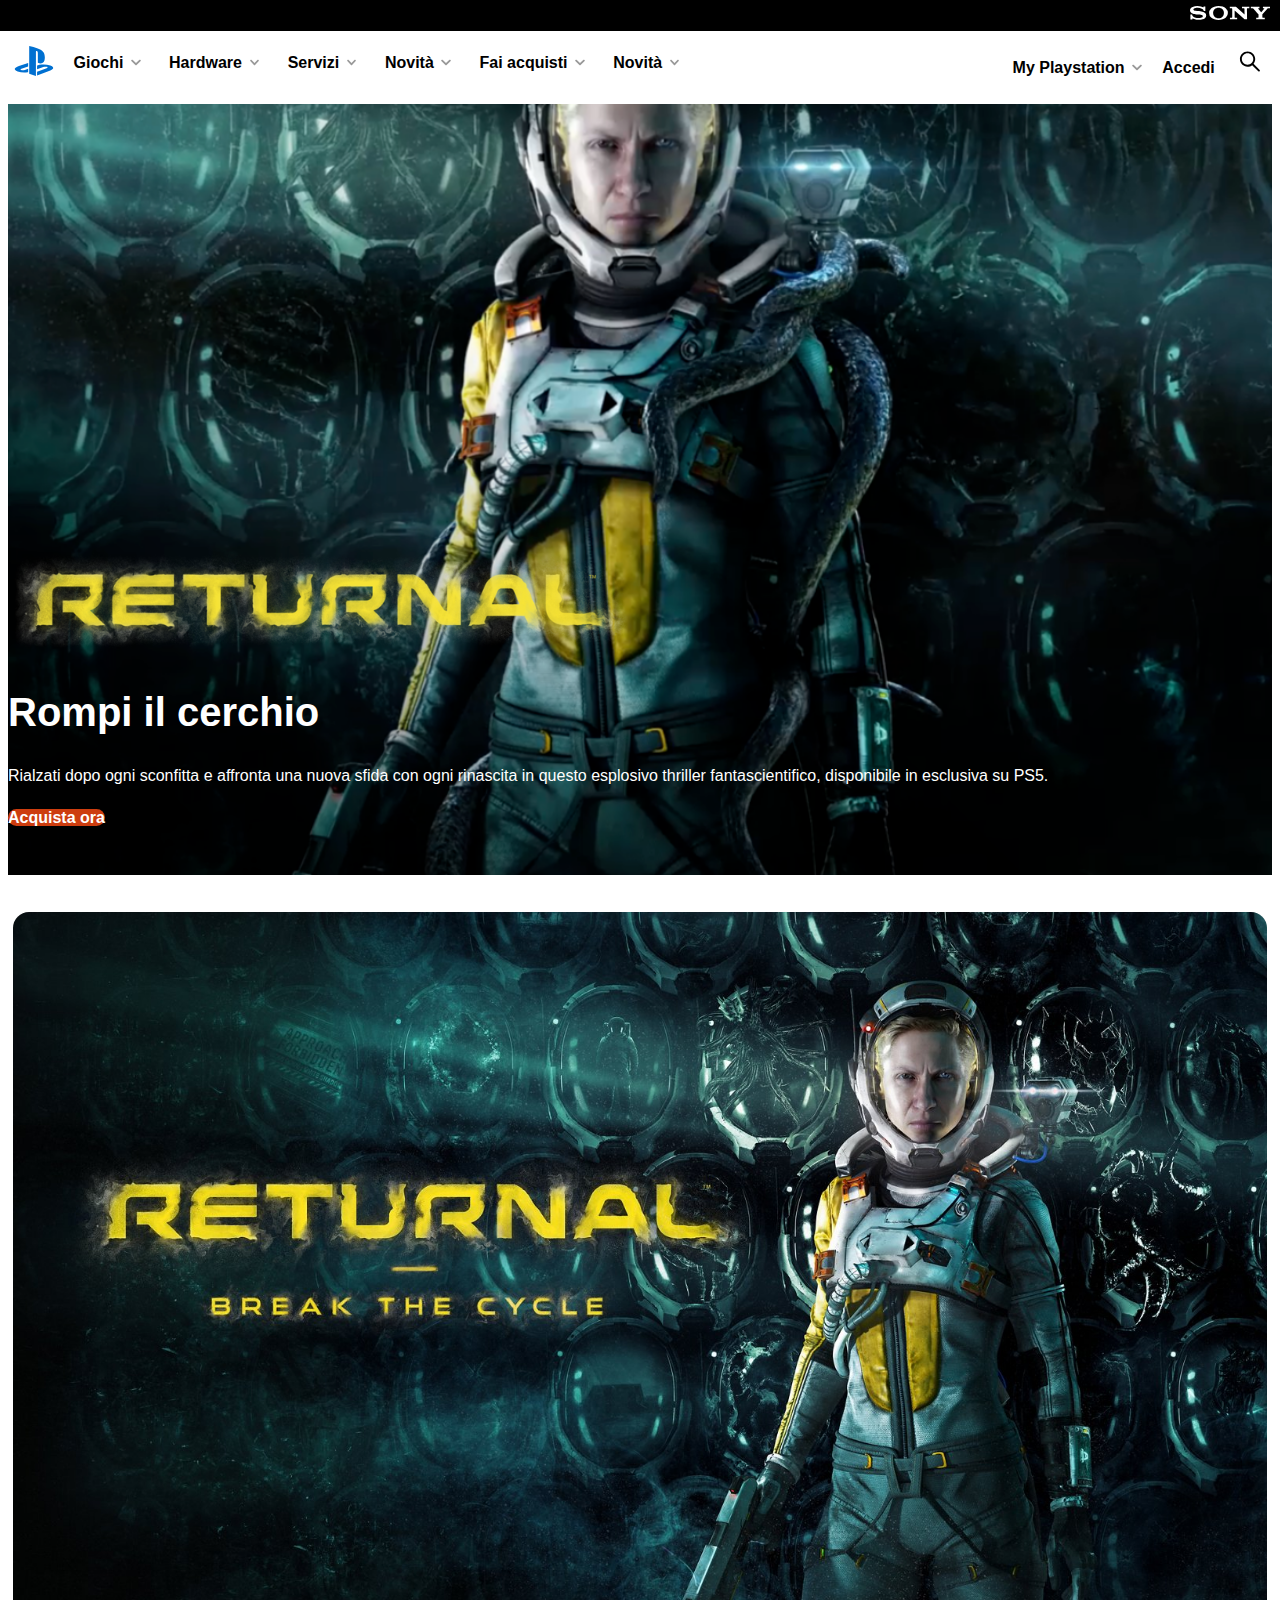
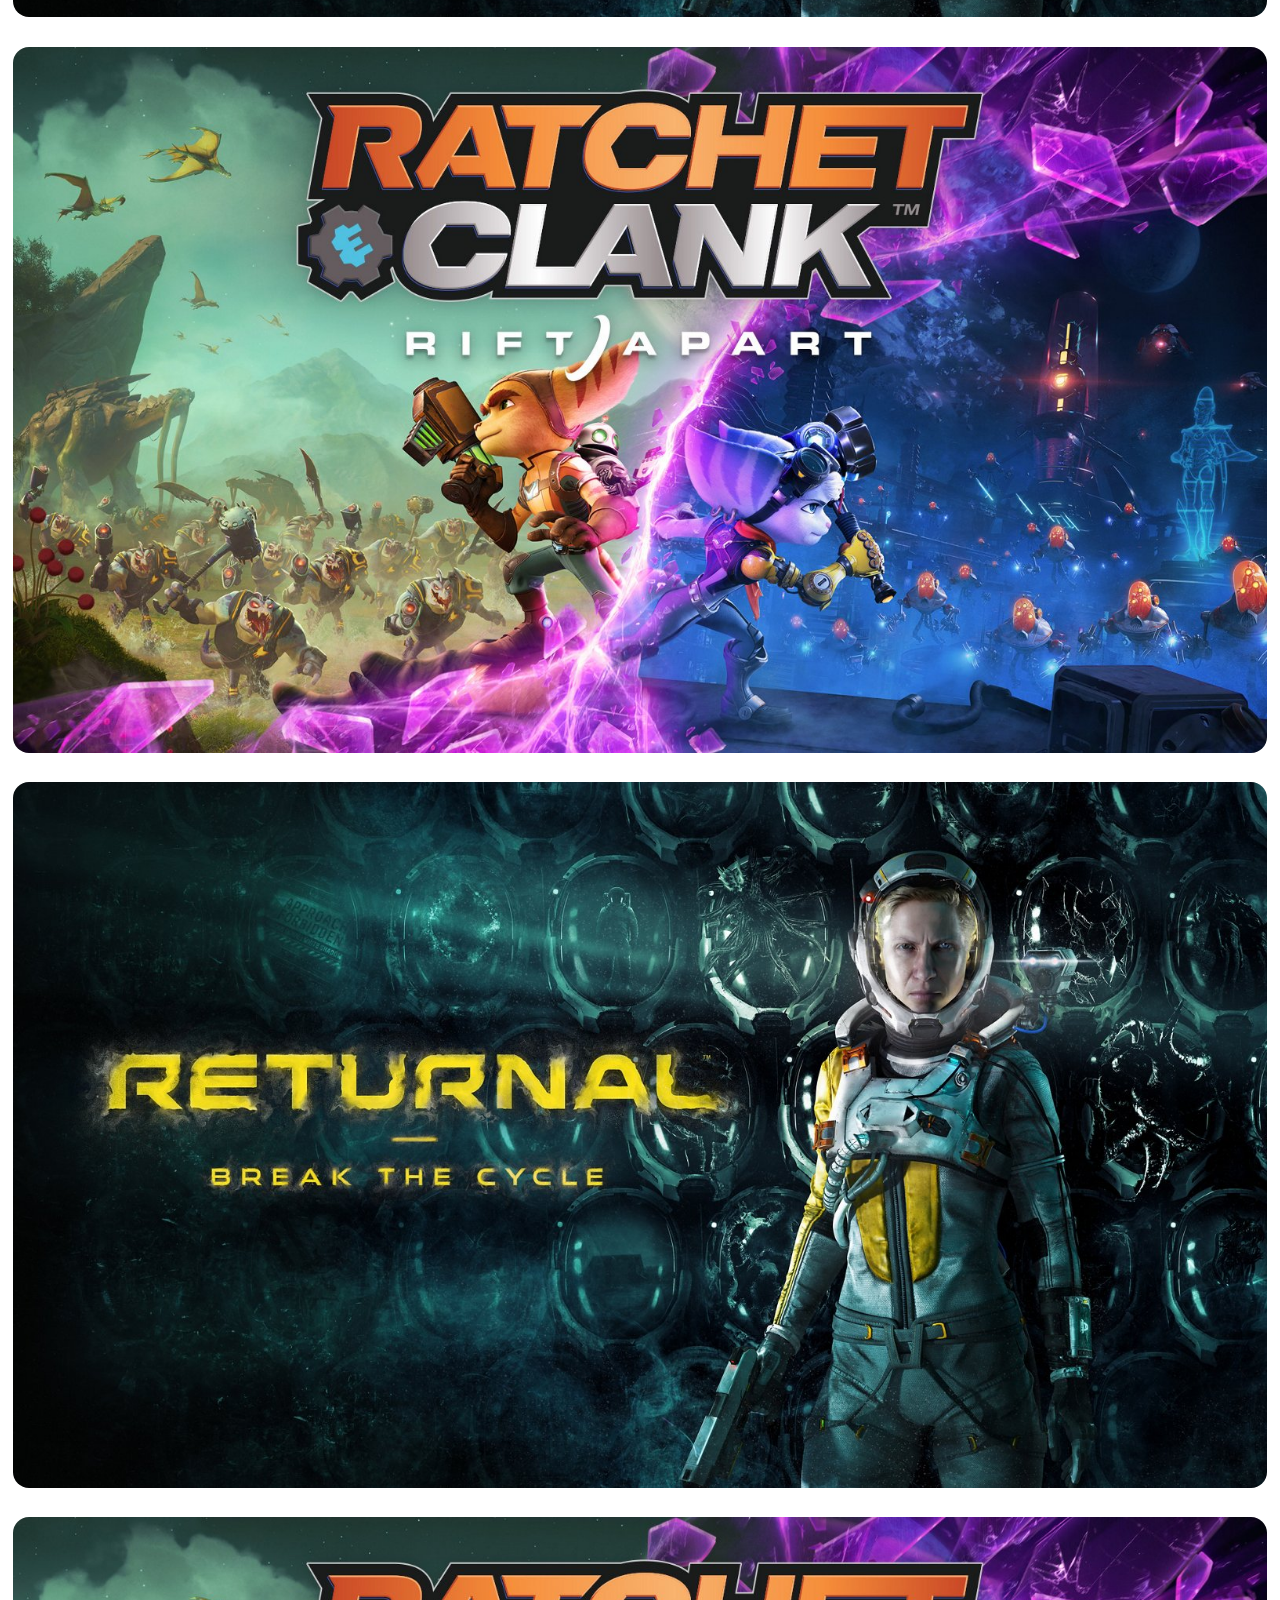
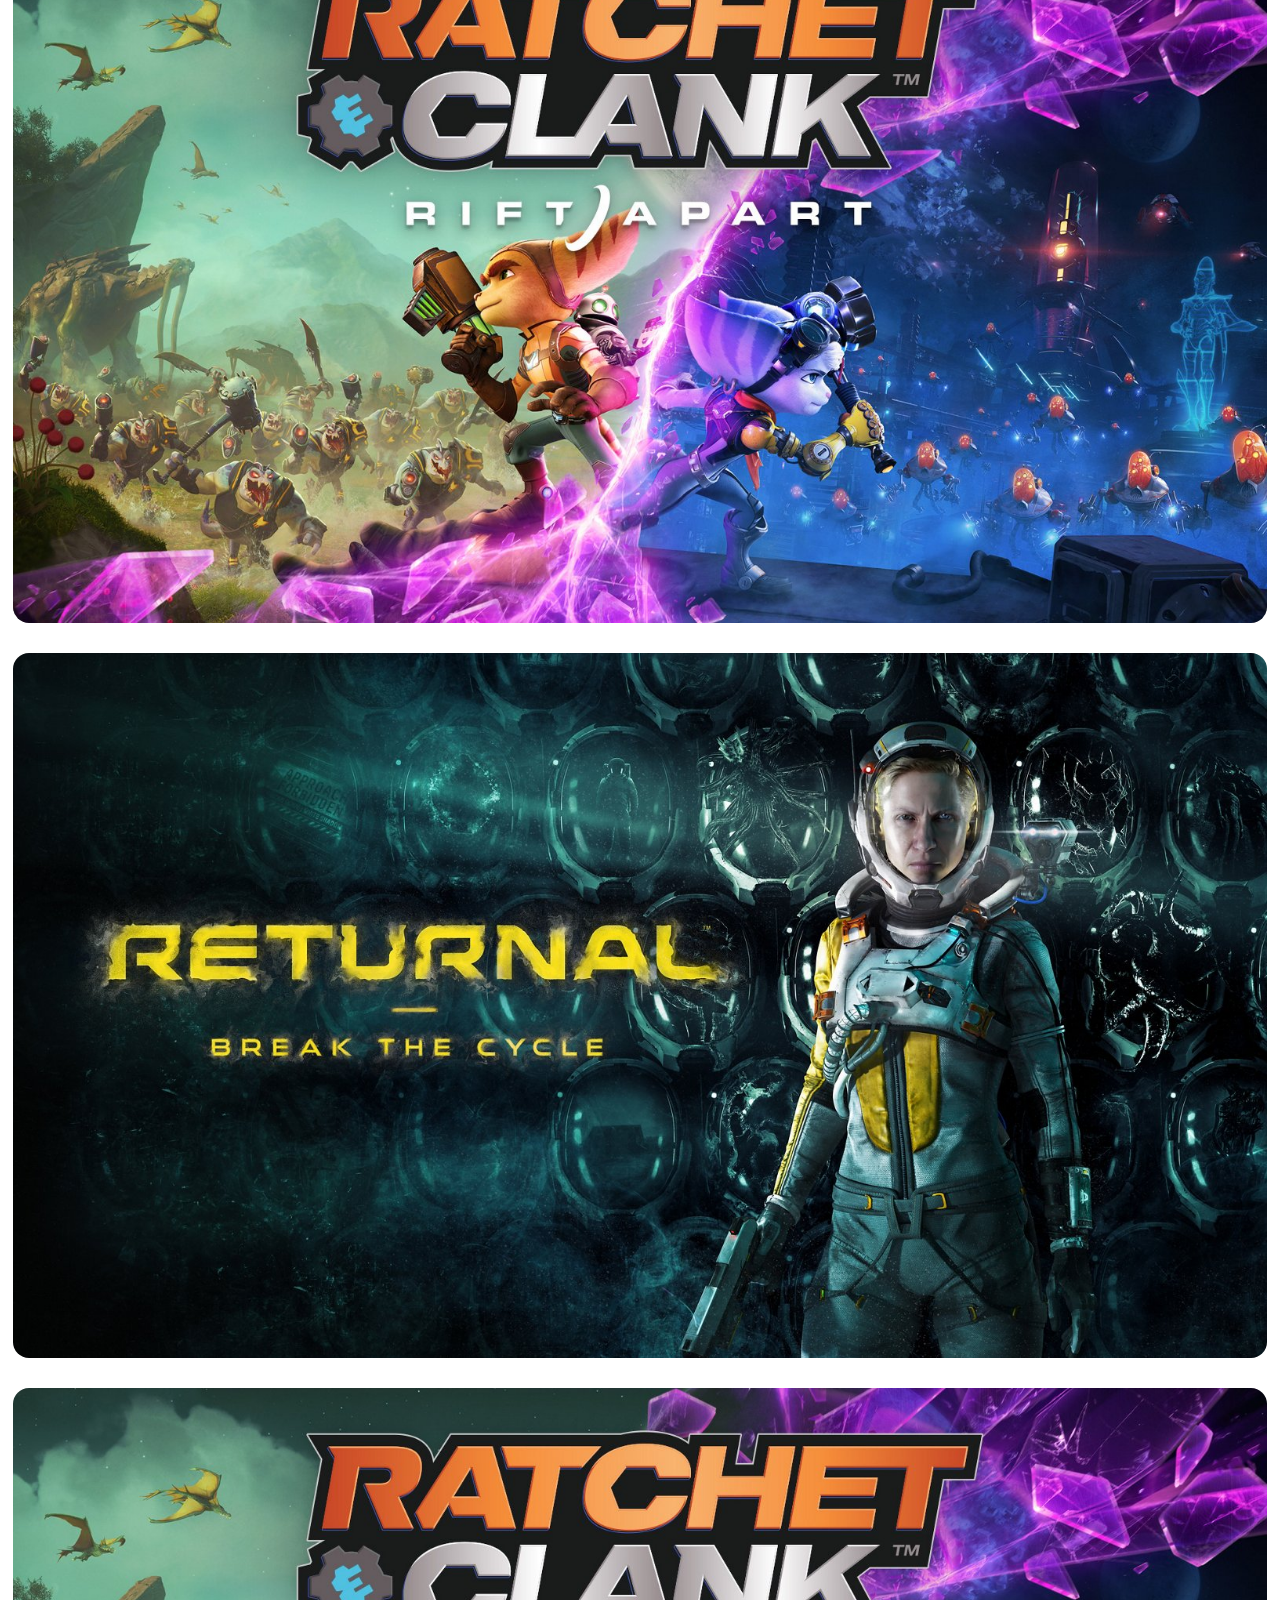
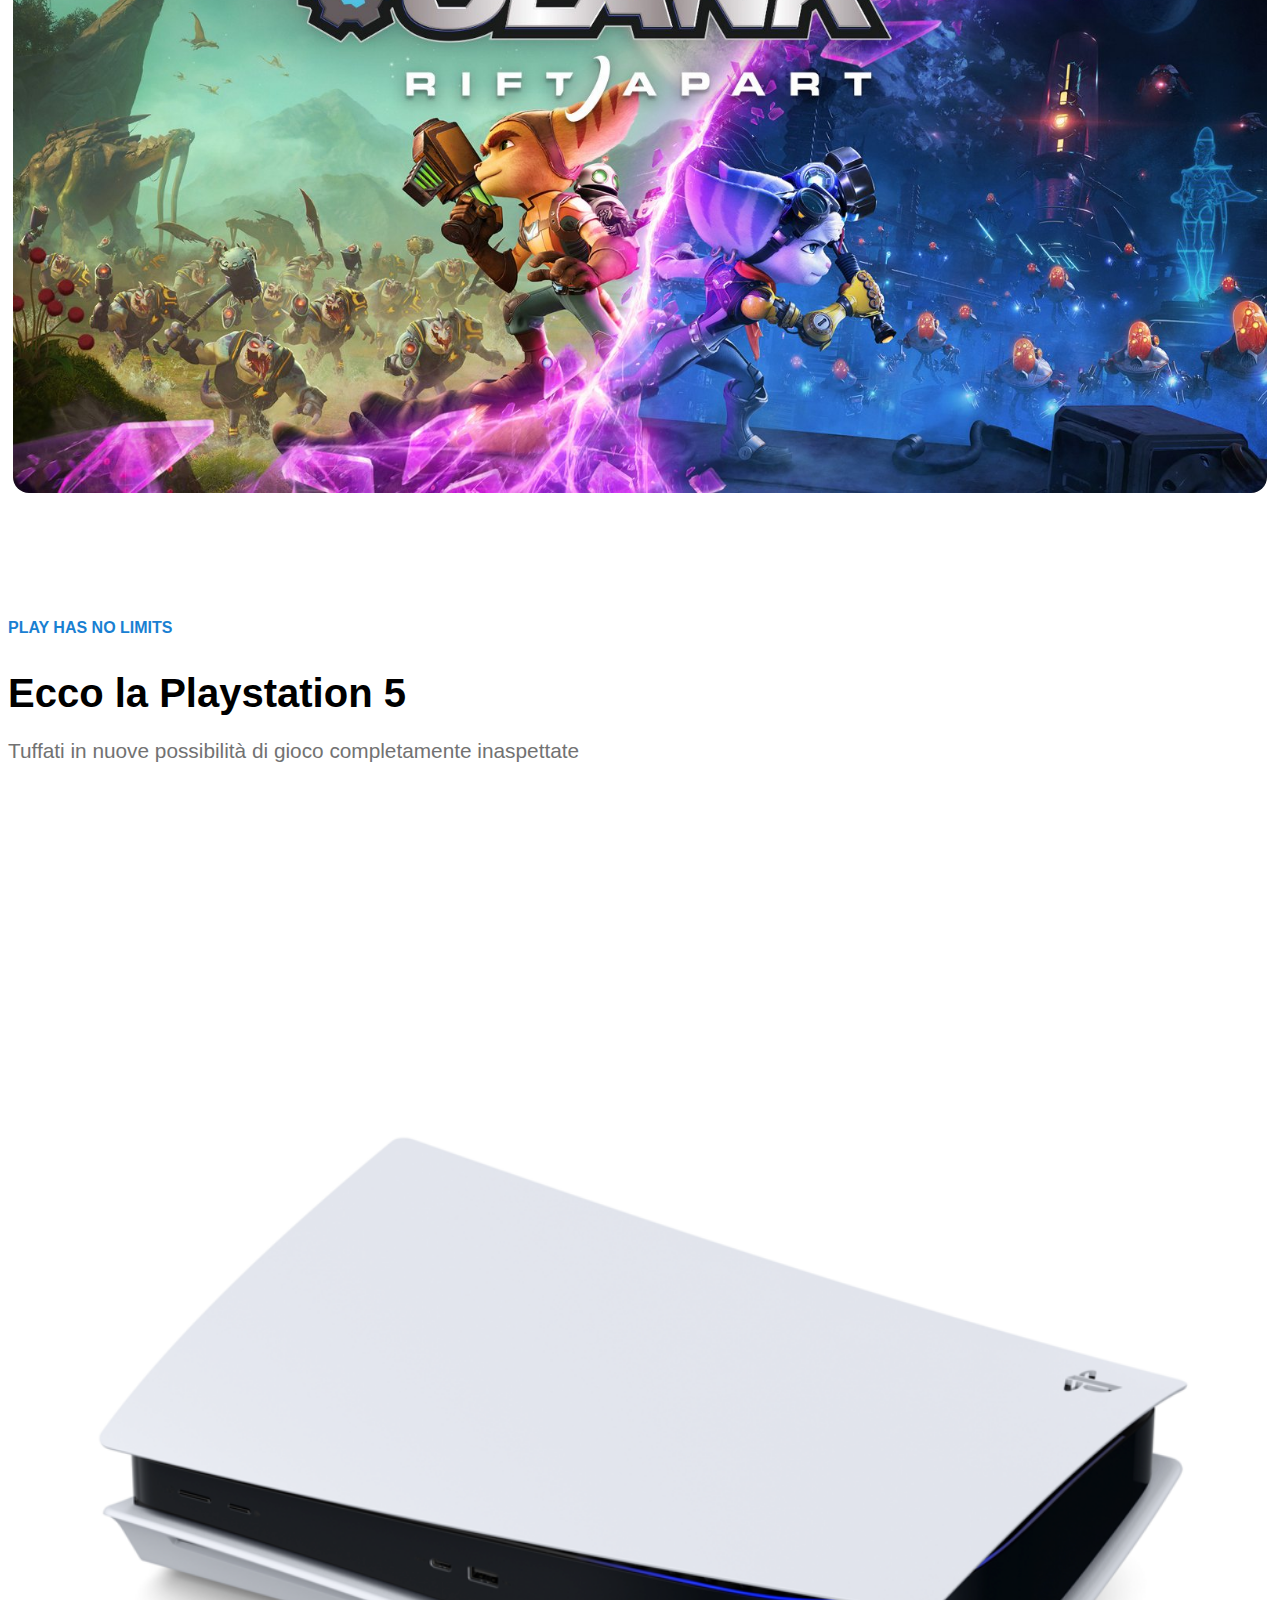
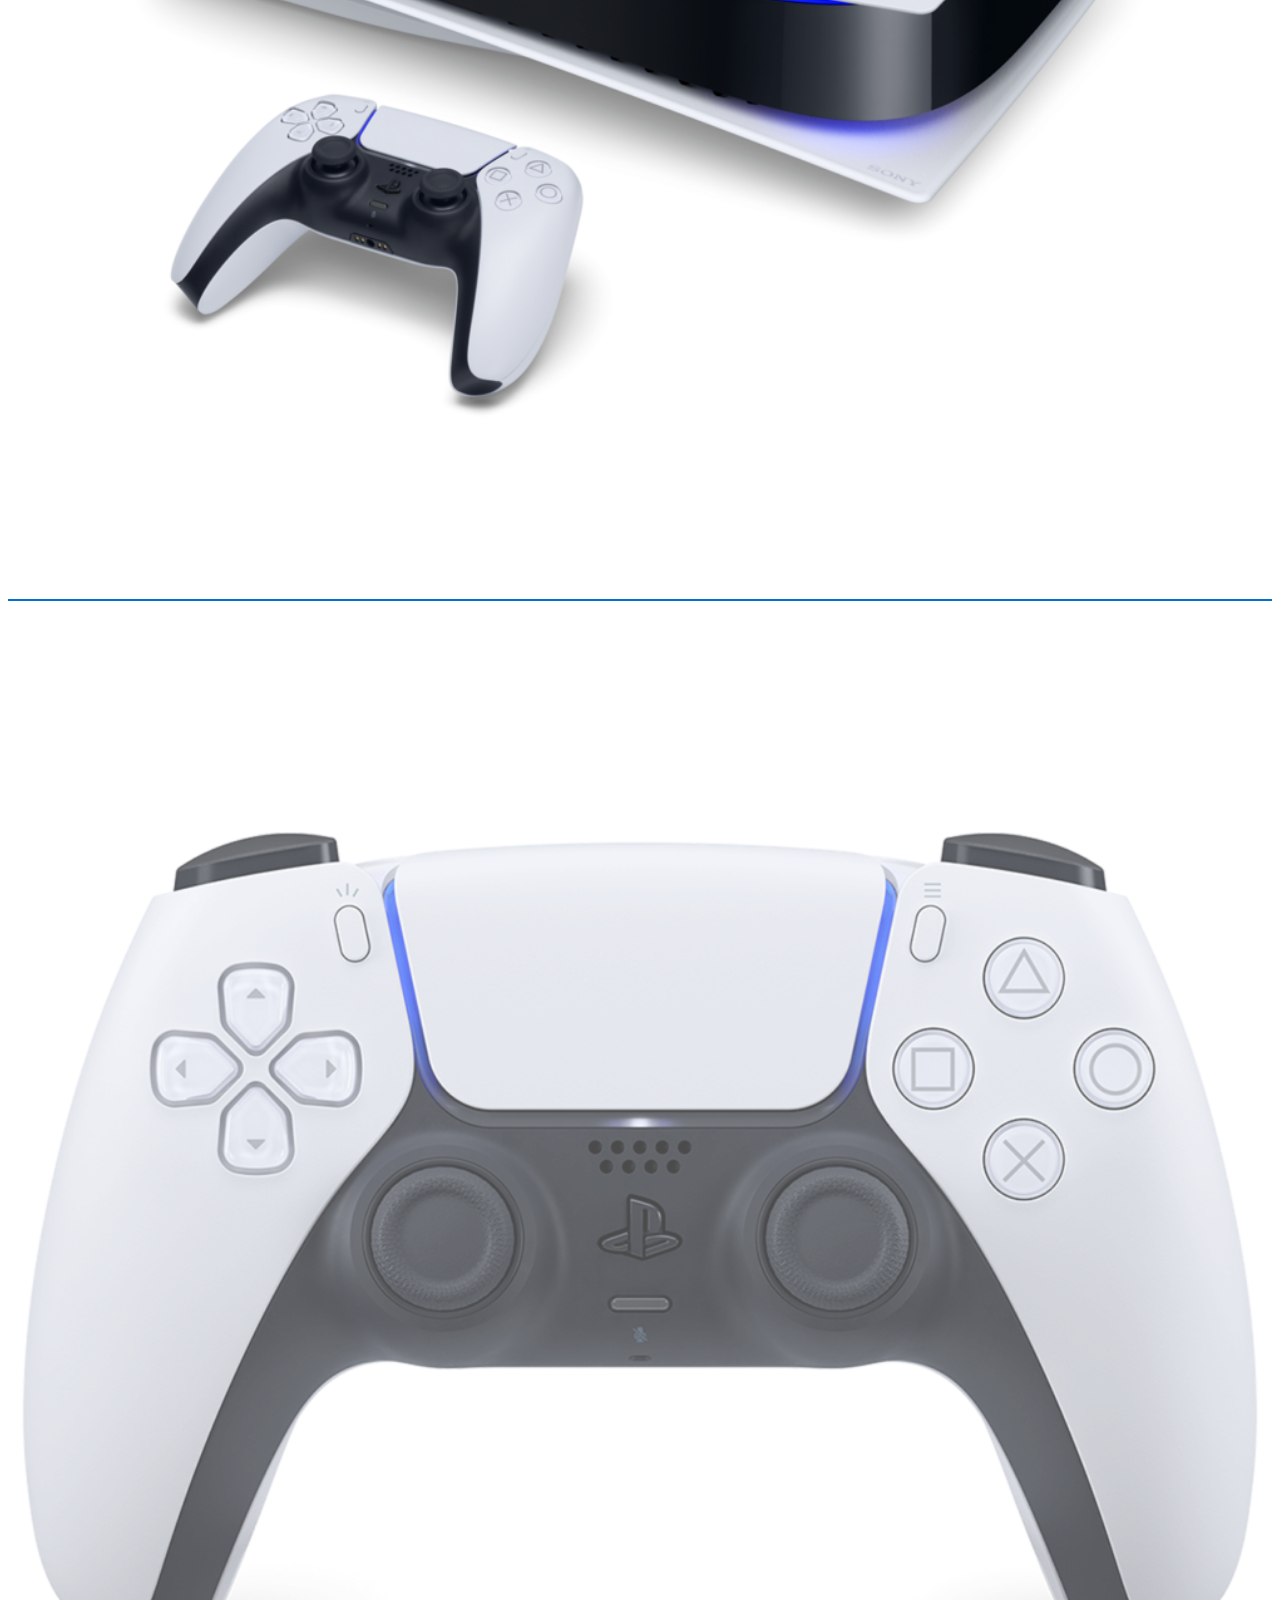
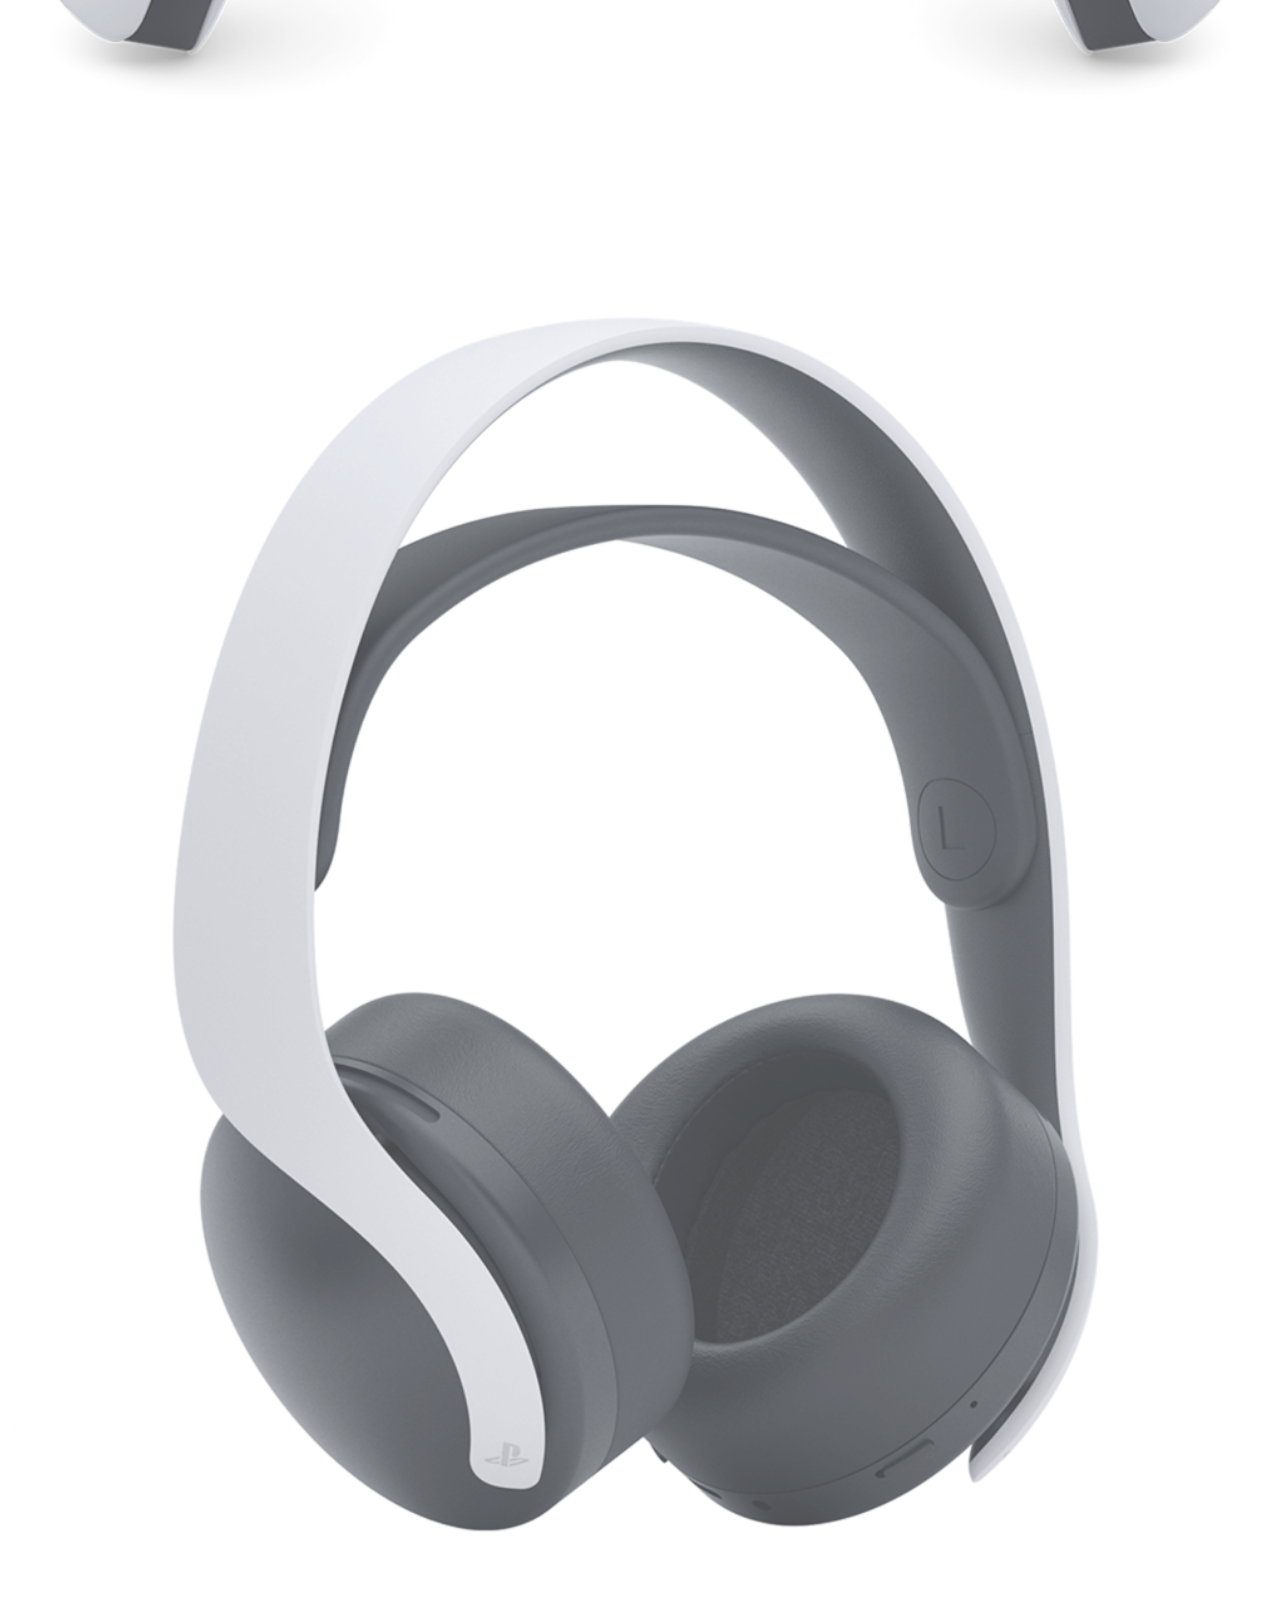
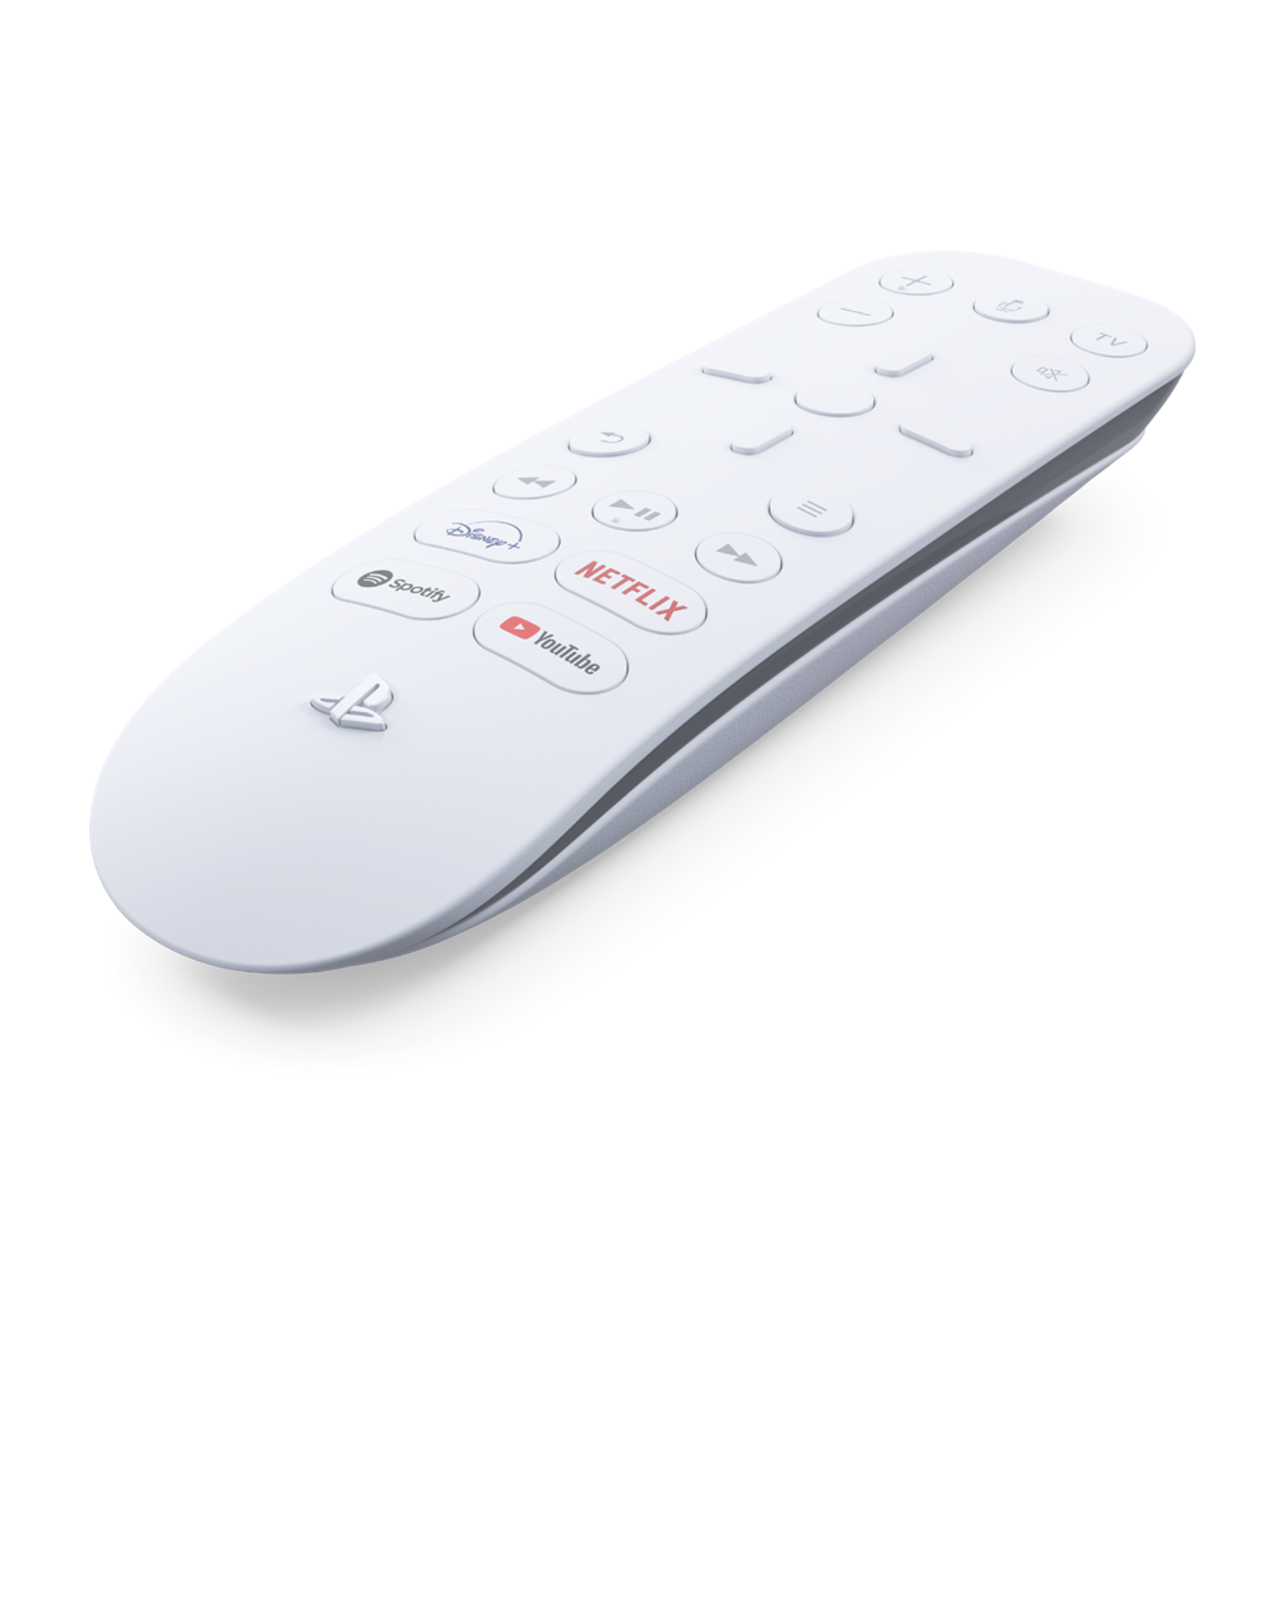
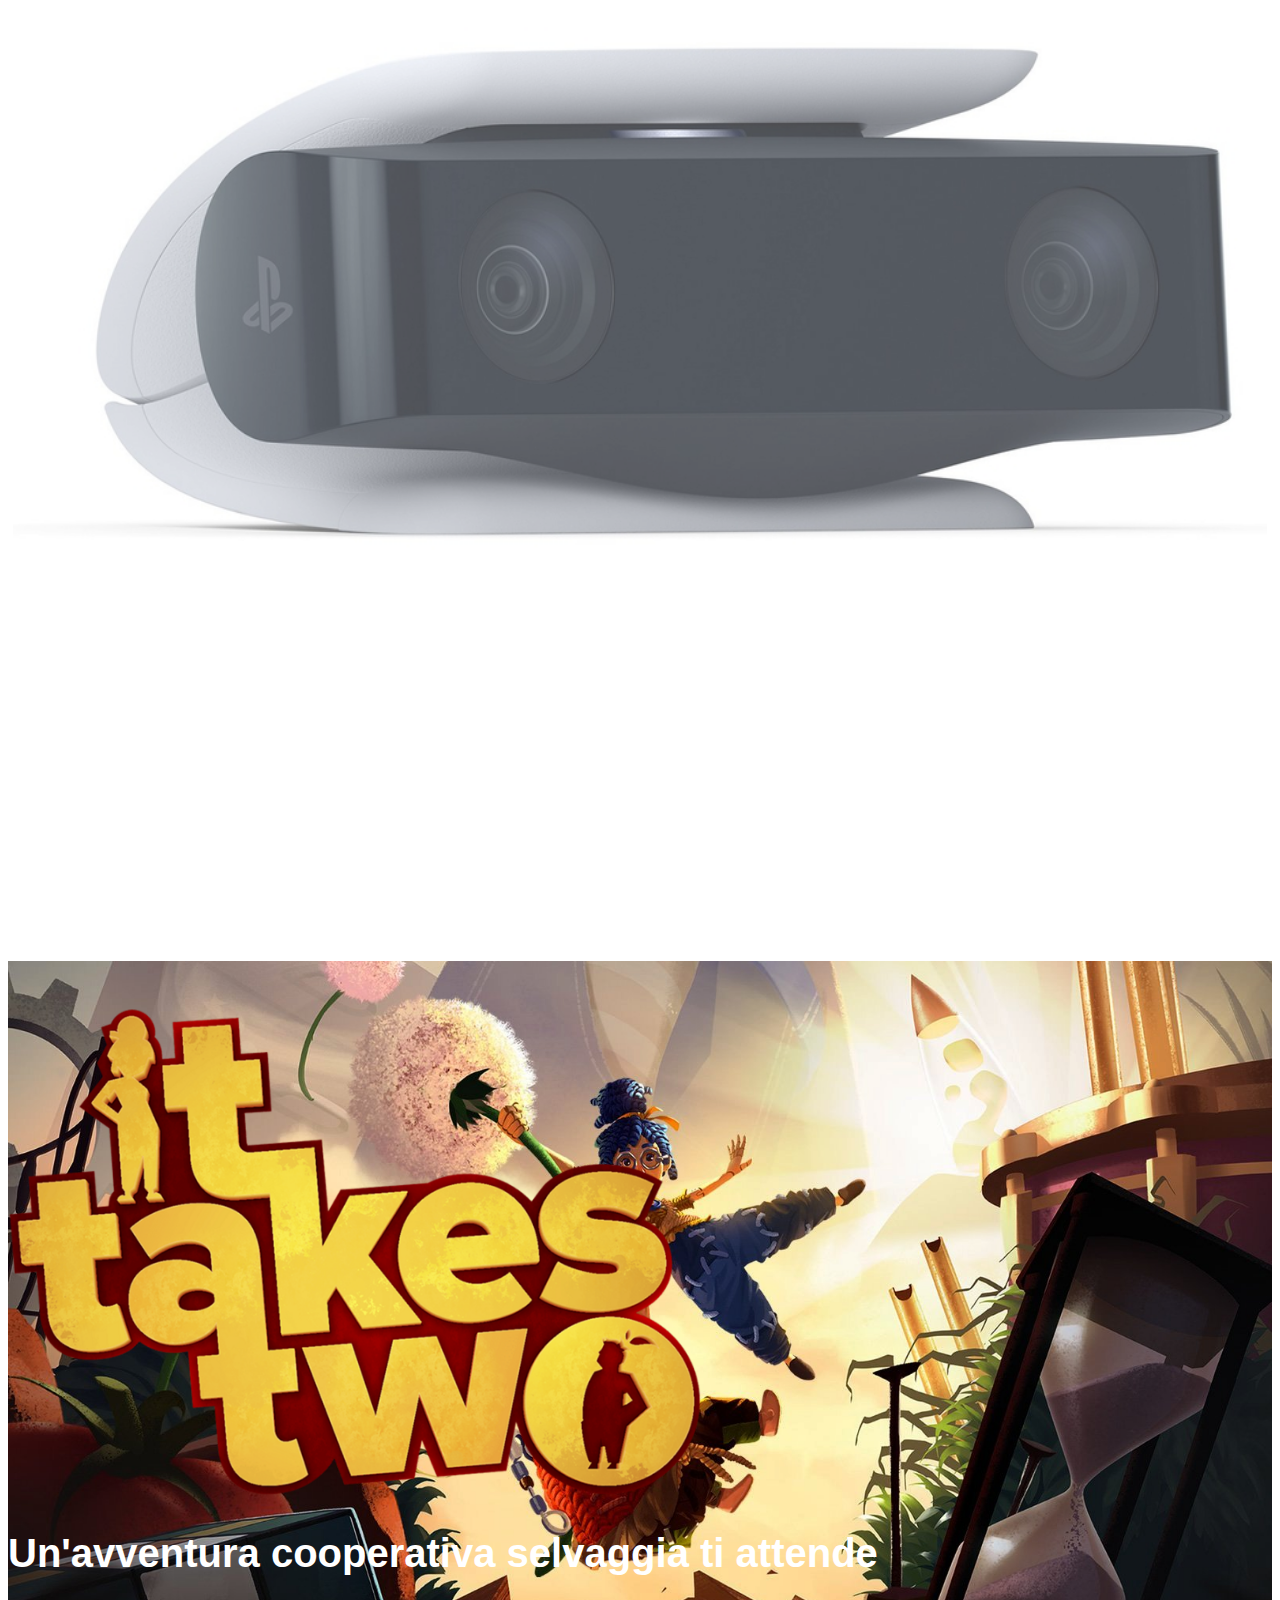
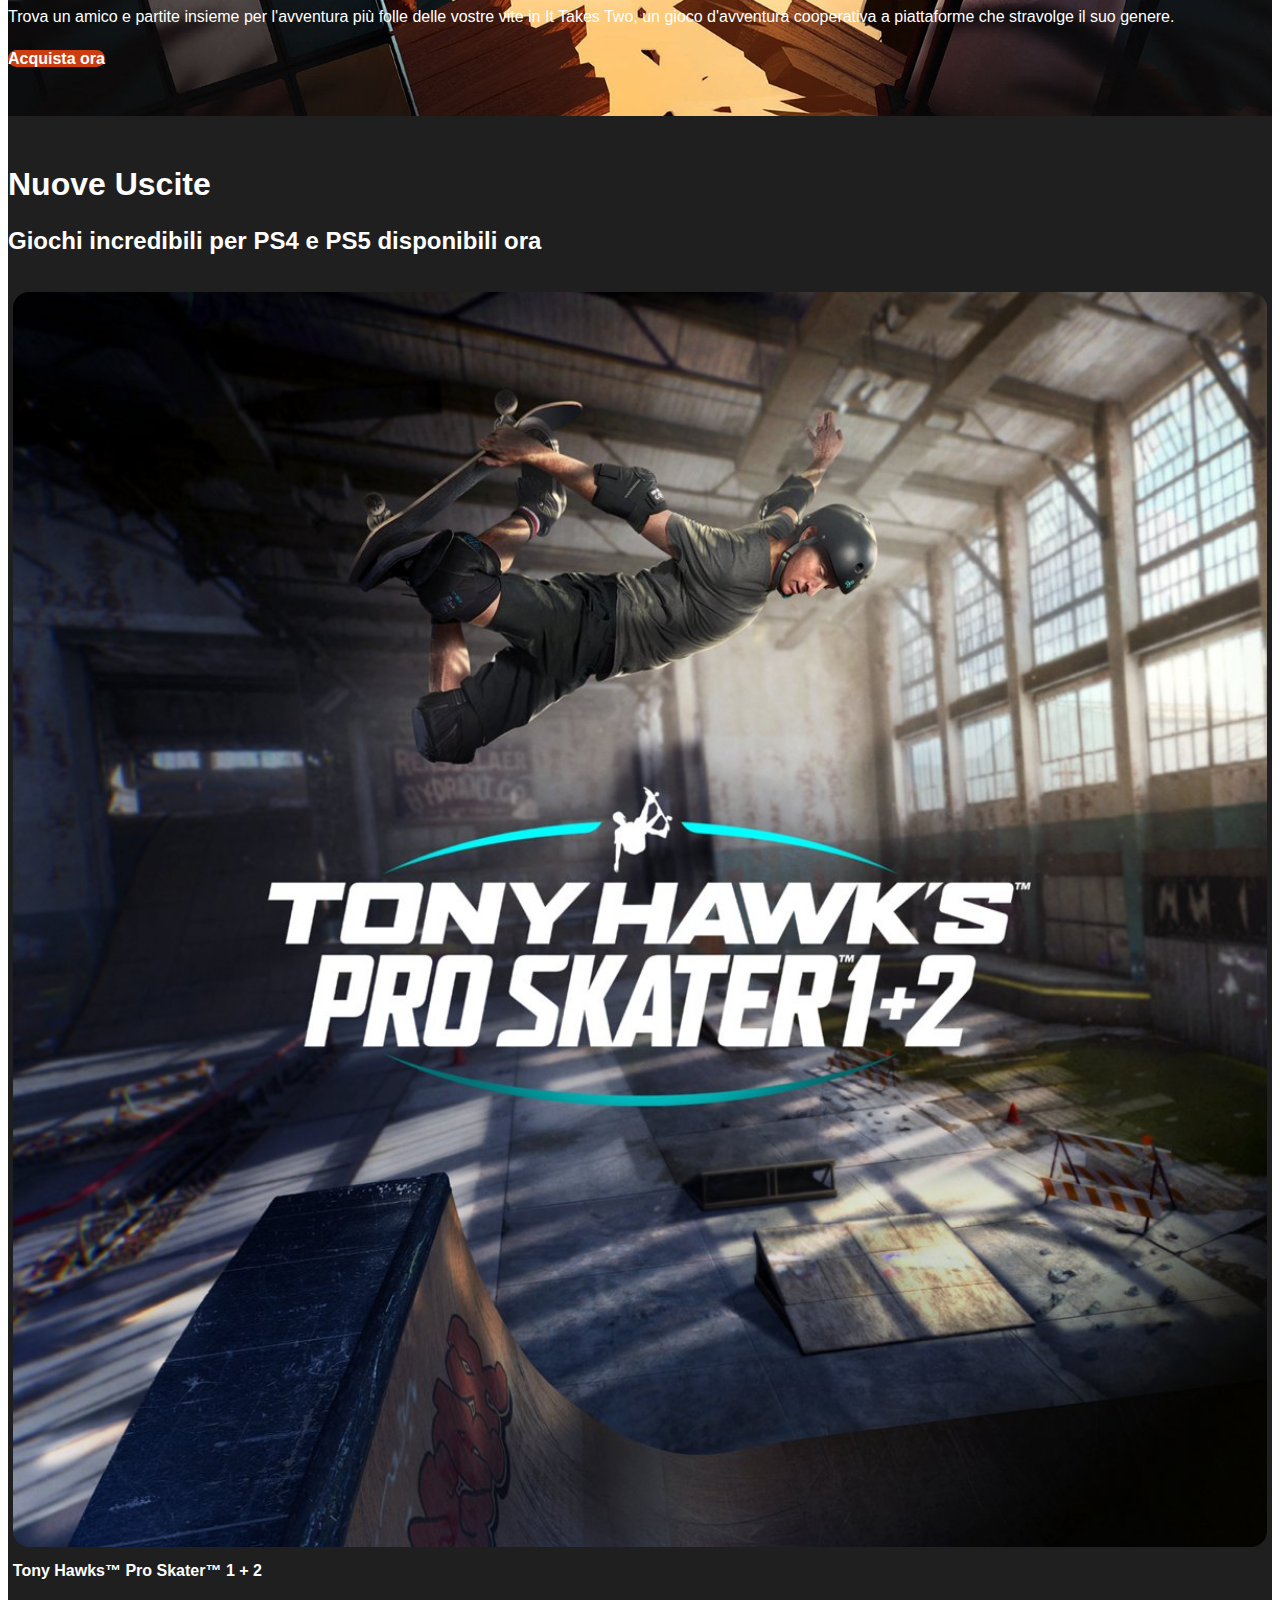
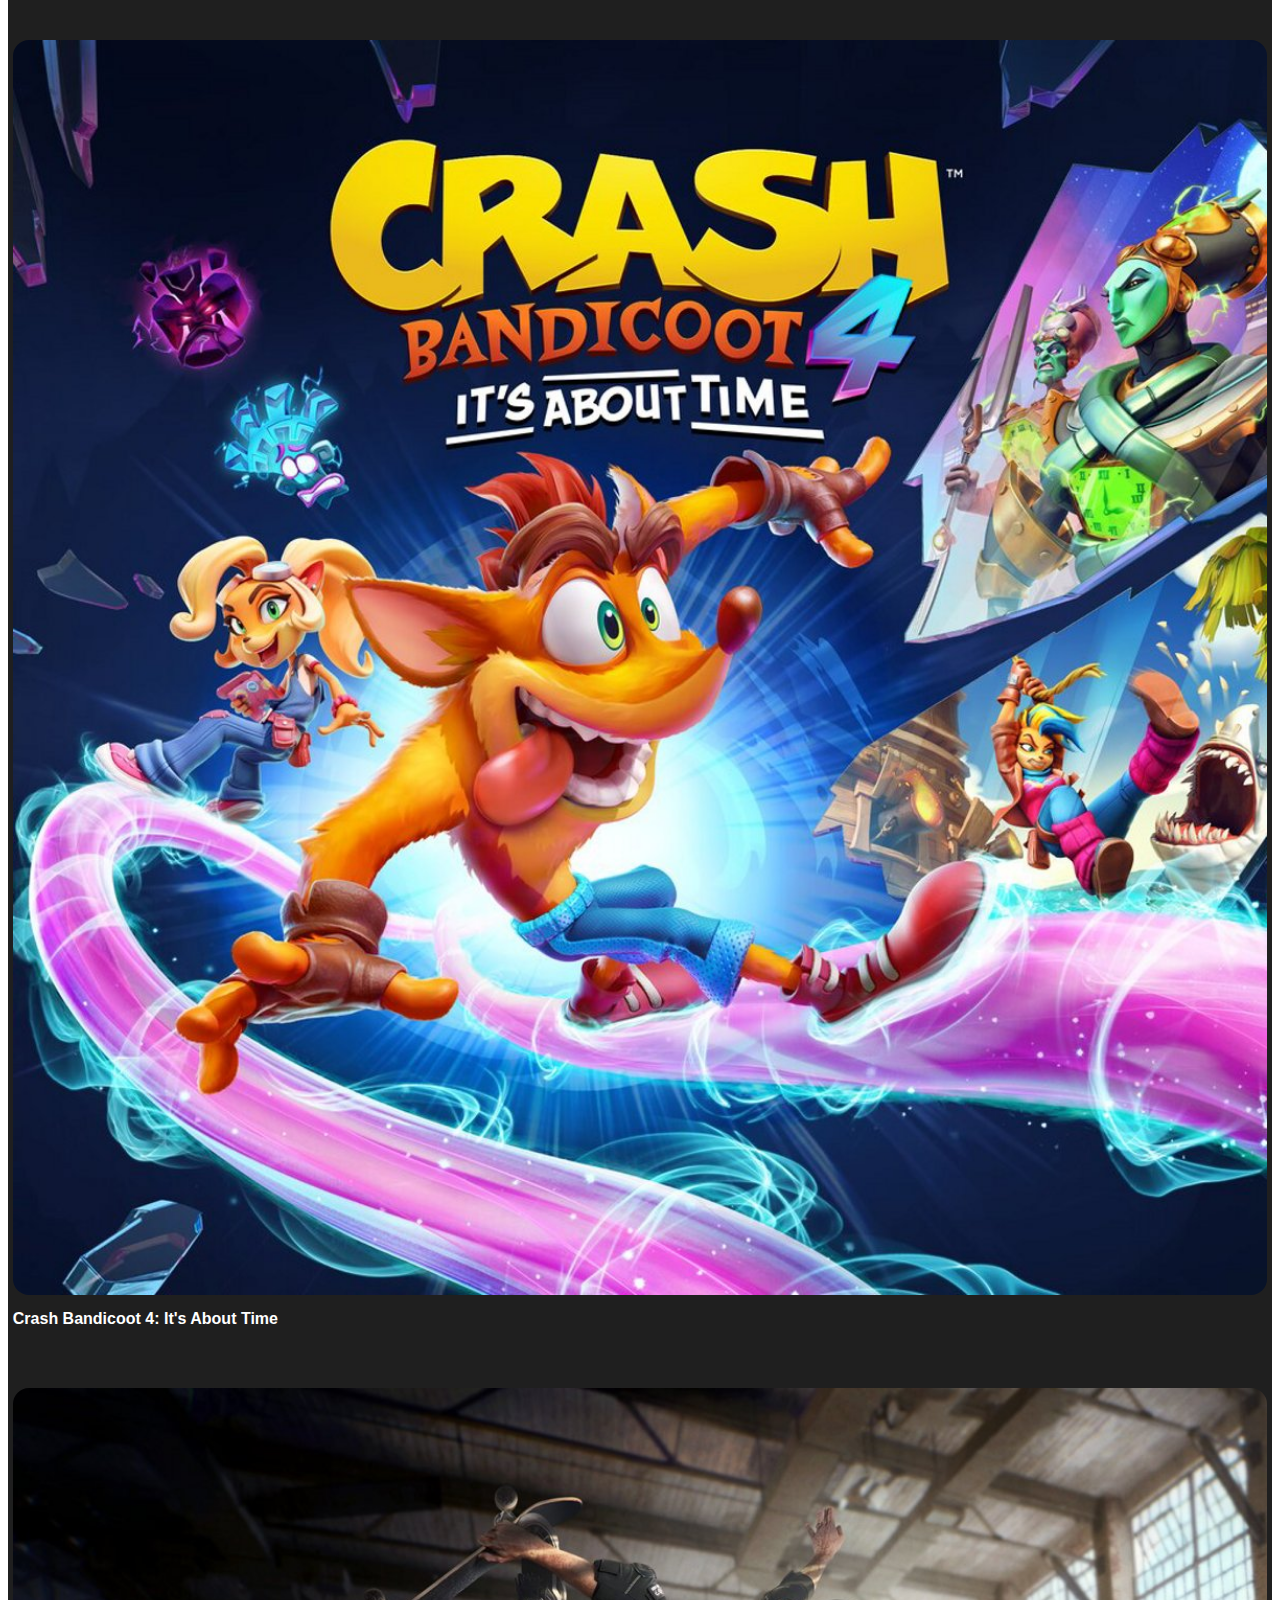
==== index.html @ 06708b35 "SECTION - Products" ====
<!DOCTYPE html>
<html lang="it">
<head>
    <meta charset="UTF-8">
    <meta http-equiv="X-UA-Compatible" content="IE=edge">
    <meta name="viewport" content="width=device-width, initial-scale=1.0">
    <title>Playstation</title>

    <!-- Link - Font Awesome 6 -->
    <link rel="stylesheet" href="https://cdnjs.cloudflare.com/ajax/libs/font-awesome/6.1.1/css/all.min.css" integrity="sha512-KfkfwYDsLkIlwQp6LFnl8zNdLGxu9YAA1QvwINks4PhcElQSvqcyVLLD9aMhXd13uQjoXtEKNosOWaZqXgel0g==" crossorigin="anonymous" referrerpolicy="no-referrer" />

    <!-- Link - Bootstrap 5 -->
    <link href="https://cdn.jsdelivr.net/npm/bootstrap@5.1.3/dist/css/bootstrap.min.css" rel="stylesheet" integrity="sha384-1BmE4kWBq78iYhFldvKuhfTAU6auU8tT94WrHftjDbrCEXSU1oBoqyl2QvZ6jIW3" crossorigin="anonymous">
    
    <!-- Link - style.css -->
    <link rel="stylesheet" href="css/style.css">
</head>    
<body>
    <!-- HEADER -->
    <header>
        
        <!-- Header-Top -->
        <div id="header-top">
            <img src="img/sony_logo.svg" alt="Logo Sony">
        </div>    

        <!-- Header-Bottom -->
        <nav id="header-bottom">
            
            <!-- Logo -->
            <a class="logo" href="#">
                <img src="img/play_logo.svg" alt="Playstation Logo">
            </a>    
            
            <!-- Burger Menu -->
            <div class="burger-menu">
                <a href="#">
                    <i class="fas fa-bars"></i>
                </a>
            </div>
            
            <!-- Main Menu -->
            <ul class="main-menu">
                <li>
                    <a href="#">
                        Giochi
                        <img src="img/chevron-down-solid.svg" alt="chevron down icon">
                    </a>    
                </li>    
                <li>
                    <a href="#">
                        Hardware
                        <img src="img/chevron-down-solid.svg" alt="chevron down icon">
                    </a>    
                </li>    
                <li>
                    <a href="#">
                        Servizi
                        <img src="img/chevron-down-solid.svg" alt="chevron down icon">
                    </a>    
                </li>    
                <li>
                    <a href="#">
                        Novità
                        <img src="img/chevron-down-solid.svg" alt="chevron down icon">
                    </a>    
                </li>    
                <li>
                    <a href="#">
                        Fai acquisti
                        <img src="img/chevron-down-solid.svg" alt="chevron down icon">
                    </a>    
                </li>    
                <li>
                    <a href="#">
                        Novità
                        <img src="img/chevron-down-solid.svg" alt="chevron down icon">
                    </a>    
                </li>    
            </ul>    

            <!-- Search Menu -->
            <ul class="search-menu">

                <!-- My Playstation -->
                <li>
                    <a href="#">
                        My Playstation
                        <img src="img/chevron-down-solid.svg" alt="chevron down icon">
                    </a>    
                </li>    
                
                <!-- Access Button -->
                <li>
                    <a class="btn btn-dark rounded-pill" href="#">Accedi</a>    
                </li>    
                
                <!-- Search -->
                <li>
                    <a href="#">
                        <img src="img/lens.svg" alt="lens icon">
                    </a>    
                </li>    
 
            </ul>
        </nav>
    </header>

    <!-- MAIN -->
    <main>

        <!-- Jumbotron -->
        <section id="ms_jumbotron" class="ms_section_hero">
            <div class="container">
                <div class="row">
                    <div class="col-lg-4">

                        <!-- Card -->
                        <div class="card ms_card">
                            <img src="img/returnal-hero-banner-logo.png" class="card-img-top" alt="returnal hero banner logo">
                            <div class="card-body">
                            <h5 class="card-title">Rompi il cerchio</h5>
                            <p class="card-text">Rialzati dopo ogni sconfitta e affronta una nuova sfida con ogni rinascita in questo esplosivo thriller fantascientifico, disponibile in esclusiva su PS5.</p>
                            <a href="#" class="btn btn-danger">Acquista ora</a>
                            </div>
                        </div>                       

                    </div>
                </div>                
            </div>
        </section>

        <!-- SECTION - Carousel -->
        <section id="carousel" class="ms_section_grid">
            <div class="container">
                <div class="row row-cols-2 row-cols-sm-3 row-cols-lg-6">

                    <div class="col">
                        <!-- Card -->
                        <div class="pc-card">
                            <img class="pc-card-img-top" src="img/returnal-listing-thumb-01-ps5.jpg" alt="Returnal cover">
                        </div>
                    </div>

                    <div class="col">
                        <!-- Card -->
                        <div class="pc-card">
                            <img class="pc-card-img-top" src="img/ratchet-and-clank-rift-apart-keyart.jpg" alt="Ratchet and Clank cover">
                        </div>
                    </div>

                    <div class="col">
                        <!-- Card -->
                        <div class="pc-card">
                            <img class="pc-card-img-top" src="img/returnal-listing-thumb-01-ps5.jpg" alt="Returnal cover">
                        </div>
                    </div>

                    <div class="col">
                        <!-- Card -->
                        <div class="pc-card">
                            <img class="pc-card-img-top" src="img/ratchet-and-clank-rift-apart-keyart.jpg" alt="Ratchet and Clank cover">
                        </div>
                    </div>

                    <div class="col">
                        <!-- Card -->
                        <div class="pc-card">
                            <img class="pc-card-img-top" src="img/returnal-listing-thumb-01-ps5.jpg" alt="Returnal cover">
                        </div>
                    </div>

                    <div class="col">
                        <!-- Card -->
                        <div class="pc-card">
                            <img class="pc-card-img-top" src="img/ratchet-and-clank-rift-apart-keyart.jpg" alt="Ratchet and Clank cover">
                        </div>
                    </div>


                </div>
            </div>
        </section>

        <!-- SECTION - Slogan -->
        <section id="slogan" class="ms_heading  text-center">
            <div class="container">
                <h4 class="ms_heading-super-title">Play has no limits</h4>
                <h2 class="ms_heading-title">Ecco la Playstation 5</h2>
                <div class="ms_heading-text">Tuffati in nuove possibilità di gioco completamente inaspettate</div>
            </div>
        </section>
 
        <!-- SECTION - Products -->
        <section id="products" class="ms_section_grid">
            <div class="container">
                <div class="row row-cols-3 row-cols-md-5">

                    <!-- Product -->
                    <div class="col current">
                        <!-- Card -->
                        <div class="pc-card">
                            <a href="#">
                                <img class="pc-card-img-top" src="img/playstation-5-thumb.png" alt="Playstation 5">
                            </a>
                        </div>
                        <!-- End Card -->
                    </div>

                    <!-- Product -->
                    <div class="col">
                        <!-- Card -->
                        <div class="pc-card">
                            <a href="#">
                                <img class="pc-card-img-top" src="img/joypad-thumb.png" alt="Joypad Playstation 5">
                            </a>
                        </div>
                        <!-- End Card -->
                    </div>

                    <!-- Product -->
                    <div class="col">
                        <!-- Card -->
                        <div class="pc-card">
                            <a href="#">
                                <img class="pc-card-img-top" src="img/headset-thumb.png" alt="Headset Playstation 5">
                            </a>
                        </div>
                        <!-- End Card -->
                    </div>

                    <!-- Product -->
                    <div class="col">
                        <!-- Card -->
                        <div class="pc-card">
                            <a href="#">
                                <img class="pc-card-img-top" src="img/remote-thumb.png" alt="Remote Playstation 5">
                            </a>
                        </div>
                        <!-- End Card -->
                    </div>

                    <!-- Product -->
                    <div class="col">
                        <!-- Card -->
                        <div class="pc-card">
                            <a href="#">
                                <img class="pc-card-img-top" src="img/camera-thumb.jpg" alt="Camera Playstation 5">
                            </a>
                        </div>
                        <!-- End Card -->
                    </div>


                </div>
            </div>
        </section>        

        <!-- SECTION - It takes two -->
        <section id="it-takes-two" class="ms_section_hero">
            <div class="container">
                <div class="row">
                    <div class="col-lg-4">

                        <!-- Card -->
                        <div class="card ms_card">
                            <img src="img/it-takes-two-logo.png" class="card-img-top" alt="It takes two logo">
                            <div class="card-body">
                            <h5 class="card-title">Un'avventura cooperativa selvaggia ti attende</h5>
                            <p class="card-text">Trova un amico e partite insieme per l'avventura più folle delle vostre vite in It Takes Two, un gioco d'avventura cooperativa a piattaforme che stravolge il suo genere.</p>
                            <a href="#" class="btn btn-danger">Acquista ora</a>
                            </div>
                        </div>                       

                    </div>
                </div>                
            </div>
        </section>

        <!-- SECTION - New Releases -->
        <section id="new-releases" class="ms_section_grid">
            <div class="container">

                <!-- Heading -->
                <h2>Nuove Uscite</h2>
                <h3>Giochi incredibili per PS4 e PS5 disponibili ora</h3>

                <!-- Row -->
                <div class="row row-cols-2 row-cols-sm-3 row-cols-lg-6">

                    <div class="col">
                        <!-- Card -->
                        <div class="pc-card">
                            <a href="#">
                                <img class="pc-card-img-top" src="img/tony-hawks-pro-skater-1-2-store-art.jpg" alt="tony-hawks-pro-skater cover">
                            </a>

                            <h4>Tony Hawks&trade; Pro Skater&trade; 1 + 2</h4>
                        </div>
                    </div>

                    <div class="col">
                        <!-- Card -->
                        <div class="pc-card">
                            <a href="#">
                                <img class="pc-card-img-top" src="img/crash-bandicoot-4-its-about-time-store-art.jpg" alt="Crash Bandicoot cover">
                            </a>
                            
                            <h4>Crash Bandicoot 4: It's About Time</h4>
                        </div>
                    </div>

                    <div class="col">
                        <!-- Card -->
                        <div class="pc-card">
                            <a href="#">
                                <img class="pc-card-img-top" src="img/tony-hawks-pro-skater-1-2-store-art.jpg" alt="tony-hawks-pro-skater cover">
                            </a>

                            <h4>Tony Hawks&trade; Pro Skater&trade; 1 + 2</h4>
                        </div>
                    </div>

                    <div class="col">
                        <!-- Card -->
                        <div class="pc-card">
                            <a href="#">
                                <img class="pc-card-img-top" src="img/crash-bandicoot-4-its-about-time-store-art.jpg" alt="Crash Bandicoot cover">
                            </a>
                            
                            <h4>Crash Bandicoot 4: It's About Time</h4>
                        </div>
                    </div>

                    <div class="col">
                        <!-- Card -->
                        <div class="pc-card">
                            <a href="#">
                                <img class="pc-card-img-top" src="img/tony-hawks-pro-skater-1-2-store-art.jpg" alt="tony-hawks-pro-skater cover">
                            </a>

                            <h4>Tony Hawks&trade; Pro Skater&trade; 1 + 2</h4>
                        </div>
                    </div>

                    <div class="col">
                        <!-- Card -->
                        <div class="pc-card">
                            <a href="#">
                                <img class="pc-card-img-top" src="img/crash-bandicoot-4-its-about-time-store-art.jpg" alt="Crash Bandicoot cover">
                            </a>
                            
                            <h4>Crash Bandicoot 4: It's About Time</h4>
                        </div>
                    </div>

                    <div class="col">
                        <!-- Card -->
                        <div class="pc-card">
                            <a href="#">
                                <img class="pc-card-img-top" src="img/tony-hawks-pro-skater-1-2-store-art.jpg" alt="tony-hawks-pro-skater cover">
                            </a>

                            <h4>Tony Hawks&trade; Pro Skater&trade; 1 + 2</h4>
                        </div>
                    </div>

                    <div class="col">
                        <!-- Card -->
                        <div class="pc-card">
                            <a href="#">
                                <img class="pc-card-img-top" src="img/crash-bandicoot-4-its-about-time-store-art.jpg" alt="Crash Bandicoot cover">
                            </a>
                            
                            <h4>Crash Bandicoot 4: It's About Time</h4>
                        </div>
                    </div>
                    
                    <div class="col">
                        <!-- Card -->
                        <div class="pc-card">
                            <a href="#">
                                <img class="pc-card-img-top" src="img/tony-hawks-pro-skater-1-2-store-art.jpg" alt="tony-hawks-pro-skater cover">
                            </a>

                            <h4>Tony Hawks&trade; Pro Skater&trade; 1 + 2</h4>
                        </div>
                    </div>

                    <div class="col">
                        <!-- Card -->
                        <div class="pc-card">
                            <a href="#">
                                <img class="pc-card-img-top" src="img/tony-hawks-pro-skater-1-2-store-art.jpg" alt="tony-hawks-pro-skater cover">
                            </a>

                            <h4>Tony Hawks&trade; Pro Skater&trade; 1 + 2</h4>
                        </div>
                    </div>

                    <div class="col">
                        <!-- Card -->
                        <div class="pc-card">
                            <a href="#">
                                <img class="pc-card-img-top" src="img/crash-bandicoot-4-its-about-time-store-art.jpg" alt="Crash Bandicoot cover">
                            </a>
                            
                            <h4>Crash Bandicoot 4: It's About Time</h4>
                        </div>
                    </div>
                    
                    <div class="col">
                        <!-- Card -->
                        <div class="pc-card">
                            <a href="#">
                                <img class="pc-card-img-top" src="img/tony-hawks-pro-skater-1-2-store-art.jpg" alt="tony-hawks-pro-skater cover">
                            </a>

                            <h4>Tony Hawks&trade; Pro Skater&trade; 1 + 2</h4>
                        </div>
                    </div>

                </div>
            </div>
        </section>

        <!-- SECTION - Explore Playstation -->
        <section id="explore-ps">
            <div class="ms_container">
                <div class="container">
                
                    <!-- Heading -->
                    <div class="ms_heading text-center">
                        <h2 class="ms_heading-title">Esplora Playstation 4</h2>
                        <div class="ms_heading-text">Giochi incredibili e intrattenimento senza fine. Non c'è mai stato un momento migliore per giocare sulla tua PS4.</div>
                    </div>
                </div>
            </div>

            <div class="container">
                <!-- Row - Products -->
                <div class="row row-cols-1 row-cols-md-3">
                    
                    <!-- Column - Playstation 4 -->
                    <div class="col">

                        <!-- Card -->
                        <div class="card ms_card">
                            <img src="img/ps4-slim-homepage-image-block.jpg" class="card-img-top" alt="Ps4 slim">

                            <div class="card-body ms_heading">
                                <h5 class="ms_heading-title">Playstation 4</h5>
                                <p class="card-text ms_heading-text">Giochi incredibili live su PS4, con 1 TB di spazio di archiviazione.</p>
                                <a href="#" class="btn btn-primary">Scopri di più</a>
                            </div>
                        </div>
                        <!-- End Card -->

                    </div>

                    <!-- Column - Playstation VR -->
                    <div class="col">

                        <!-- Card -->
                        <div class="card ms_card">
                            <img src="img/double11-202010-tw-psvr.jpg" class="card-img-top" alt="Playstation VR">

                            <div class="card-body ms_heading">
                                <h5 class="ms_heading-title">Playstation VR</h5>
                                <p class="card-text ms_heading-text">Oltre 500 titoli ed esperienze di gioco. Scoprili tutti.</p>
                                <a href="#" class="btn btn-primary">Scopri di più</a>
                            </div>
                        </div>
                        <!-- End Card -->

                    </div>

                    <!-- Column - Accessori -->
                    <div class="col">

                        <!-- Card -->
                        <div class="card ms_card">
                            <img src="img/dualshock-4-listing-thumb.jpg" class="card-img-top" alt="Controller Dual Shock">

                            <div class="card-body ms_heading">
                                <h5 class="ms_heading-title">Accessori</h5>
                                <p class="card-text ms_heading-text">Migliora la tua esperienza PS4 con una gamma di accessori ufficiali.</p>
                                <a href="#" class="btn btn-primary">Scopri di più</a>
                            </div>
                        </div>
                        <!-- End Card -->

                    </div>

                </div>
            </div>
        </section>

    </main>

    <!-- FOOTER -->
    <footer>

    </footer>
</body>
</html>
---- css/style.css ----
/* RESET */


/* COMMON */
body {
    font-family: Arial, sans-serif;
}
img {
    width: 100%;
    display: inline-block;
}
ul {
    margin: 0;
    padding: 0;
    list-style-type: none;
}
a {
    color: inherit;
    text-decoration: none;
}
section {
    padding: 4rem 0;
}
.ms_container {
    margin: 0 auto;
    max-width: 720px;
}


/* COMMON - Card */
.ms_card {
    background-color: transparent;
    border: none;
}
.ms_card .card-title {
    font-size: 2.5rem;
    margin: 2rem 0;
}
.ms_card .card-body {
    padding: 0;
}
.ms_card .card-body .card-text {
    margin-bottom: 1.5rem;
}
.ms_card .card-body .btn {
    border-radius: 1.5rem;
    font-weight: 600;
}

/* COMMON - Section Grid */
.ms_section_grid {
    padding: 1.5rem 0;
}
.ms_section_grid .col .pc-card {
    /* margin: 0.8rem 0.3rem; */
    padding: 0.8rem 0.3rem;
}
.ms_section_grid .col .pc-card img {
    border-radius: 1rem;
}
.ms_section_grid .col .pc-card h4 {
    font-size: 1rem;
    margin: 0.5rem 0 2rem;
    line-height: 1.5rem;
    font-weight: 600;
}

/* COMMON - Heading */
.ms_heading {
    margin-bottom: 4rem;
}
.ms_heading .ms_heading-super-title {
    font-size: 1rem;
    font-weight: 600;
    color: #1980d2;
    text-transform: uppercase;
    margin-bottom: 0;
}
.ms_heading .ms_heading-title {
    font-size: 2.5rem;
    margin-bottom: 1.5rem;
    line-height: 2.8rem;
}
.ms_heading .ms_heading-text {
    font-size: 1.3rem;
    line-height: 1.5rem;
    color: #727272;
}


/* COMMON - Section Hero */
.ms_section_hero {
    padding: 3rem 0;
    background-position: center;
    background-size: cover;
    display: flex;
    align-items: flex-end;
    color: white;
}
.ms_section_hero .ms_card .card-body .btn {
    background-color: #cd3d0f;
}
.ms_section_hero .ms_card .card-img-top {
    width: 60%;
}


/* HEADER */
header {
    font-family: Helvetica, arial, sans-serif;
    font-weight: 600;
    position: fixed;
    top: 0;
    left: 0;
    width: 100%;
    z-index: 100;
}
#header-top,
#header-bottom {
    padding: 0.4rem 0.6rem;
}

/* Header-Top */
#header-top {
    background: black;
    text-align: right;
}
#header-top img {
    width: 5rem;
}

/* Header-Bottom */
#header-bottom {
    background-color: white;
    display: flex;
    align-items: center;
}
#header-bottom .logo {
    margin-right: 1rem;
    flex-grow: 1;
}
#header-bottom .logo img {
    width: 3rem;
}

/* Header-Bottom - Burger Menu */
#header-bottom .burger-menu a {
    font-size: 1.5rem;
    padding: 0.3rem 1rem;
    border: 1px solid lightgrey;
    border-radius: 0.3rem;
}

/* Header-Bottom - Main Menu / Search Menu */
#header-bottom .main-menu,
#header-bottom .search-menu {
    display: none;
} 

/* MAIN */
main {
    padding-top: 6rem;
}

/* Jumbotron */
#ms_jumbotron {
    background-image: url(../img/jumbo-bg.png);
    height: 675px;
}

/* SECTION - Carousel */
#carousel {

}

/* SECTION - Slogan */
#slogan {
    
}

/* SECTION - Products */
#products .col .pc-card {
    opacity: 0.7;
}
#products .col.current .pc-card {
    border-bottom: 2px solid #0072ce;
    opacity: 1;
}

/* SECTION - It takes two */
#it-takes-two {
    background-image: url(../img/it-takes-two-hero-banner-desktop.jpg);
}

/* SECTION - New Releases */
#new-releases {
    background-color: #1f1f1f;
    color: white;
}
#new-releases h2 {
    font-size: 2rem;
    margin-bottom: 1rem;
}
#new-releases h3 {
    font-size: 1.5rem;
}

/* SECTION - Explore Playstation */
#explore-ps .ms_card {
    margin-bottom: 3rem;
}

#explore-ps .ms_card .ms_heading {
    margin-bottom: 0;
}

/* FOOTER */



/******************** 
    MEDIA QUERIES 
********************/ 


/******** Small - ≥576px ********/
@media screen and (min-width: 576px) {

}

    
/******** Medium - ≥768px ********/
@media screen and (min-width: 768px) {

/* SECTION - Explore Playstation */
#explore-ps .ms_card {
    margin-bottom: 1rem;
}

}

    
/******** Large - ≥992px ********/
@media screen and (min-width: 992px) {

/* Header-Bottom */
#header-bottom .logo {
    flex-grow: 0;
}
#header-bottom li {
    display: inline-block;
    margin-right: 1.5rem;
}        
#header-bottom li a img {
    width: 0.6rem;
    margin-left: 0.2rem;
}        

/* Header-Bottom - Burger Menu */
#header-bottom .burger-menu a {
    display: none;
}

/* Header-Bottom - Main Menu / Search Menu */
#header-bottom .main-menu,
#header-bottom .search-menu {
    display: inline-block;
}    

/* Header-Bottom - Main Menu */
#header-bottom .main-menu {
    flex-grow: 1;
}

/* Header-Bottom - Search Menu */
#header-bottom .search-menu li {
   margin-right: 1rem; 
}    

#header-bottom .search-menu li:last-child {
    margin-right: 0.5rem;
}    

#header-bottom .search-menu li:last-child a img {
    width: 1.5rem;
}    



}


/******** X-Large - ≥1400px ********/
/* @media screen and (min-width: 1200px) {
    
} */
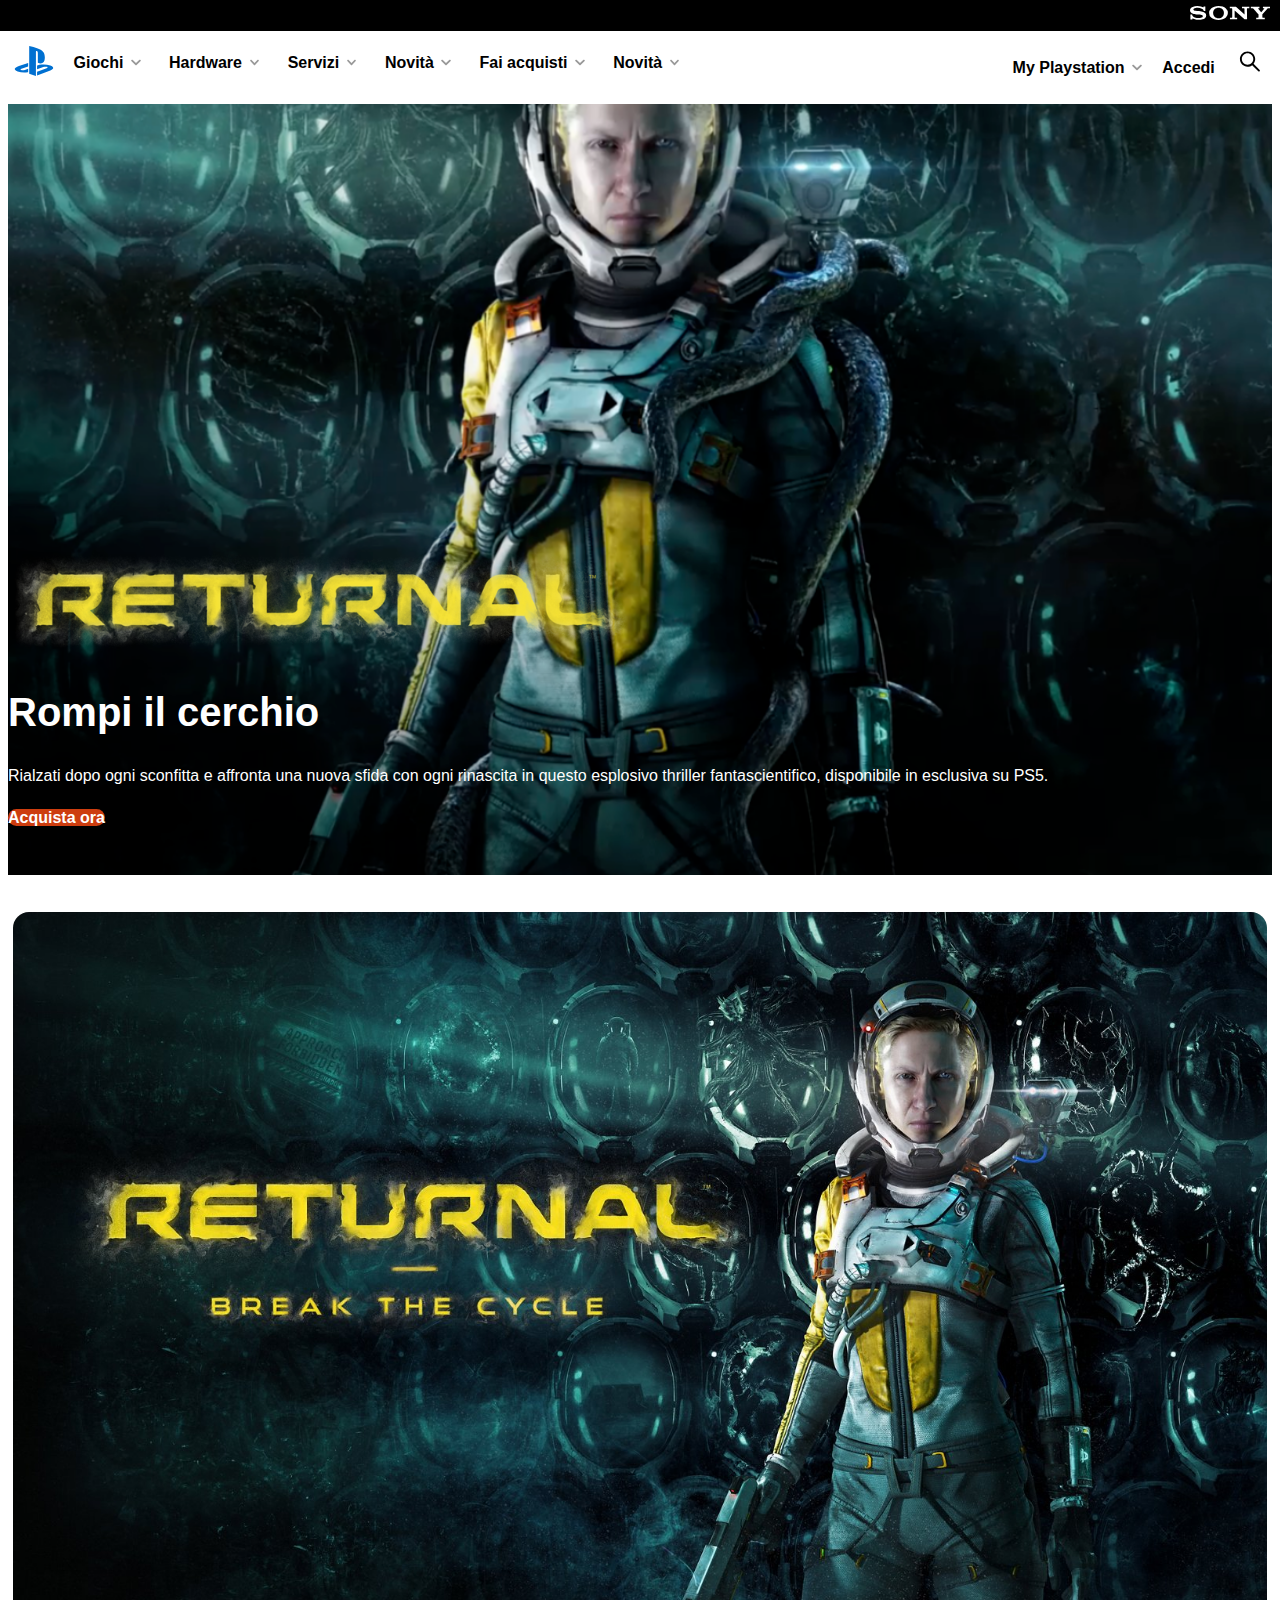
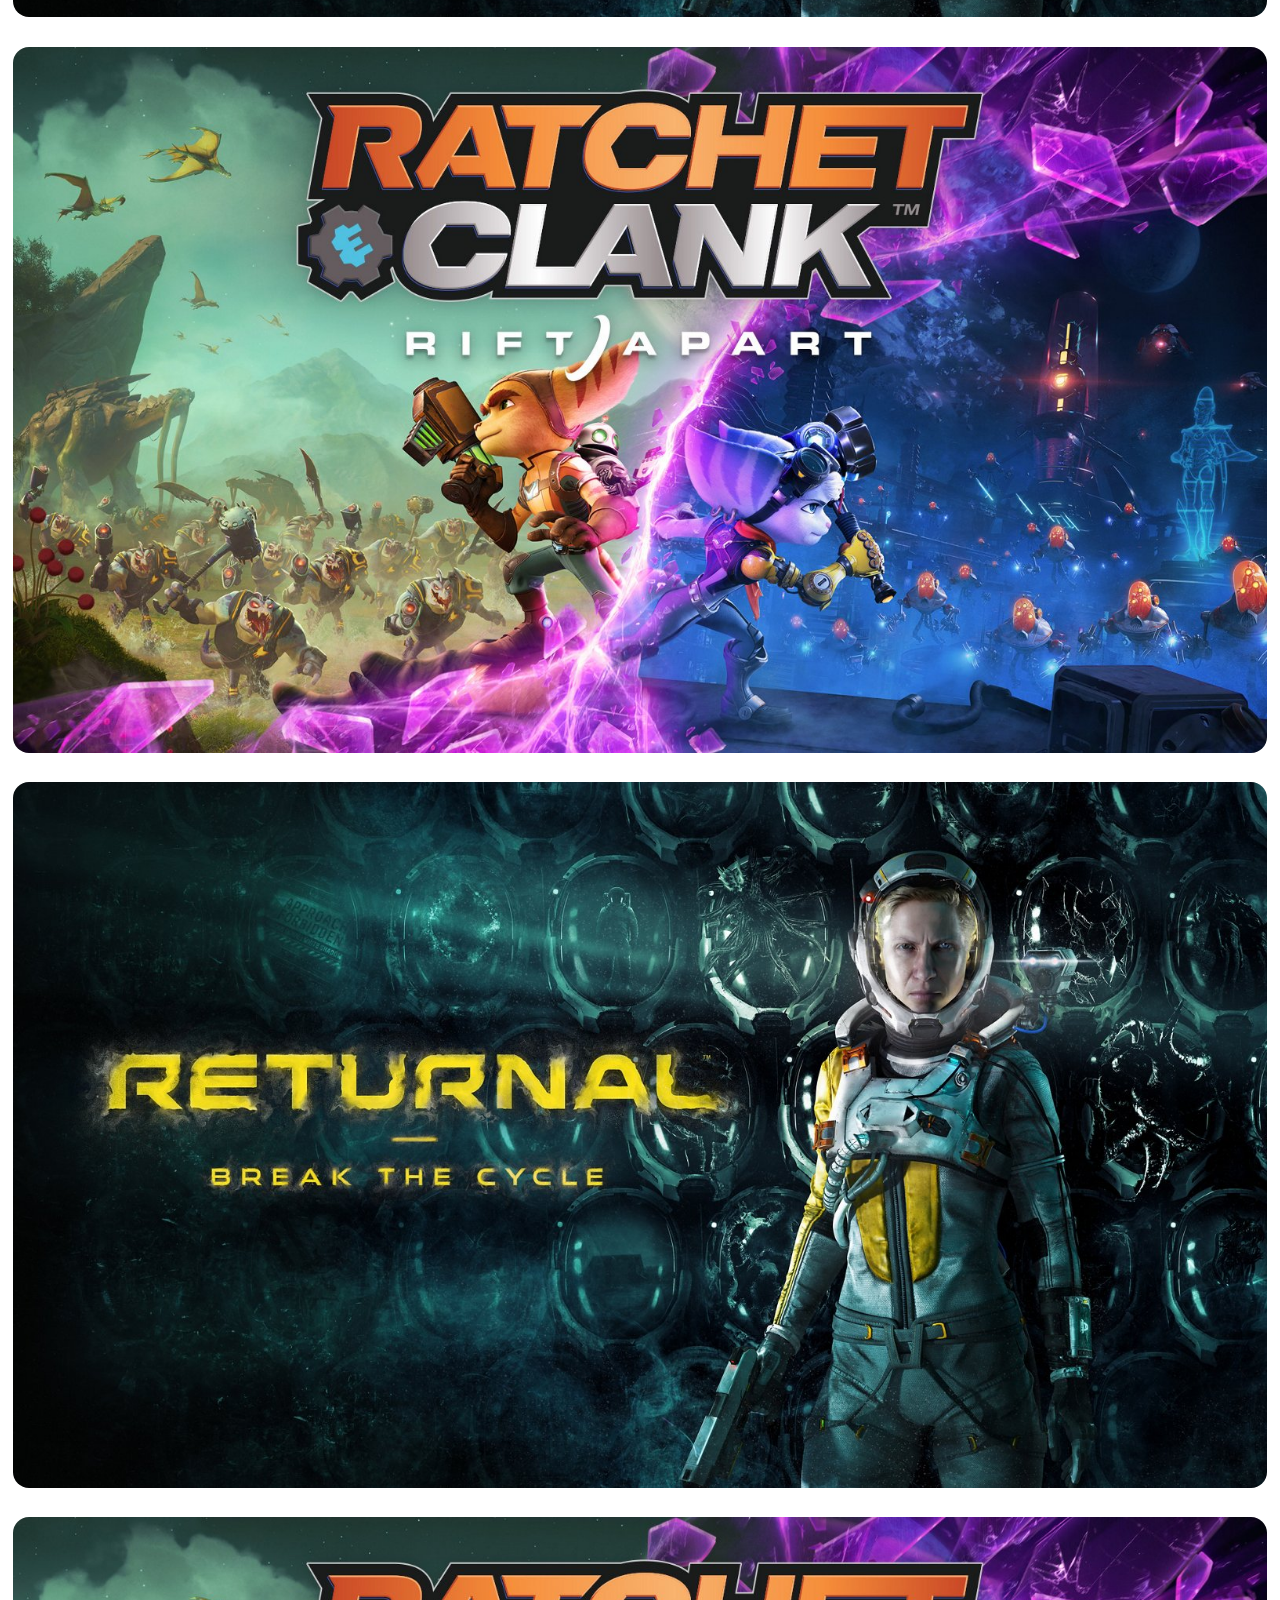
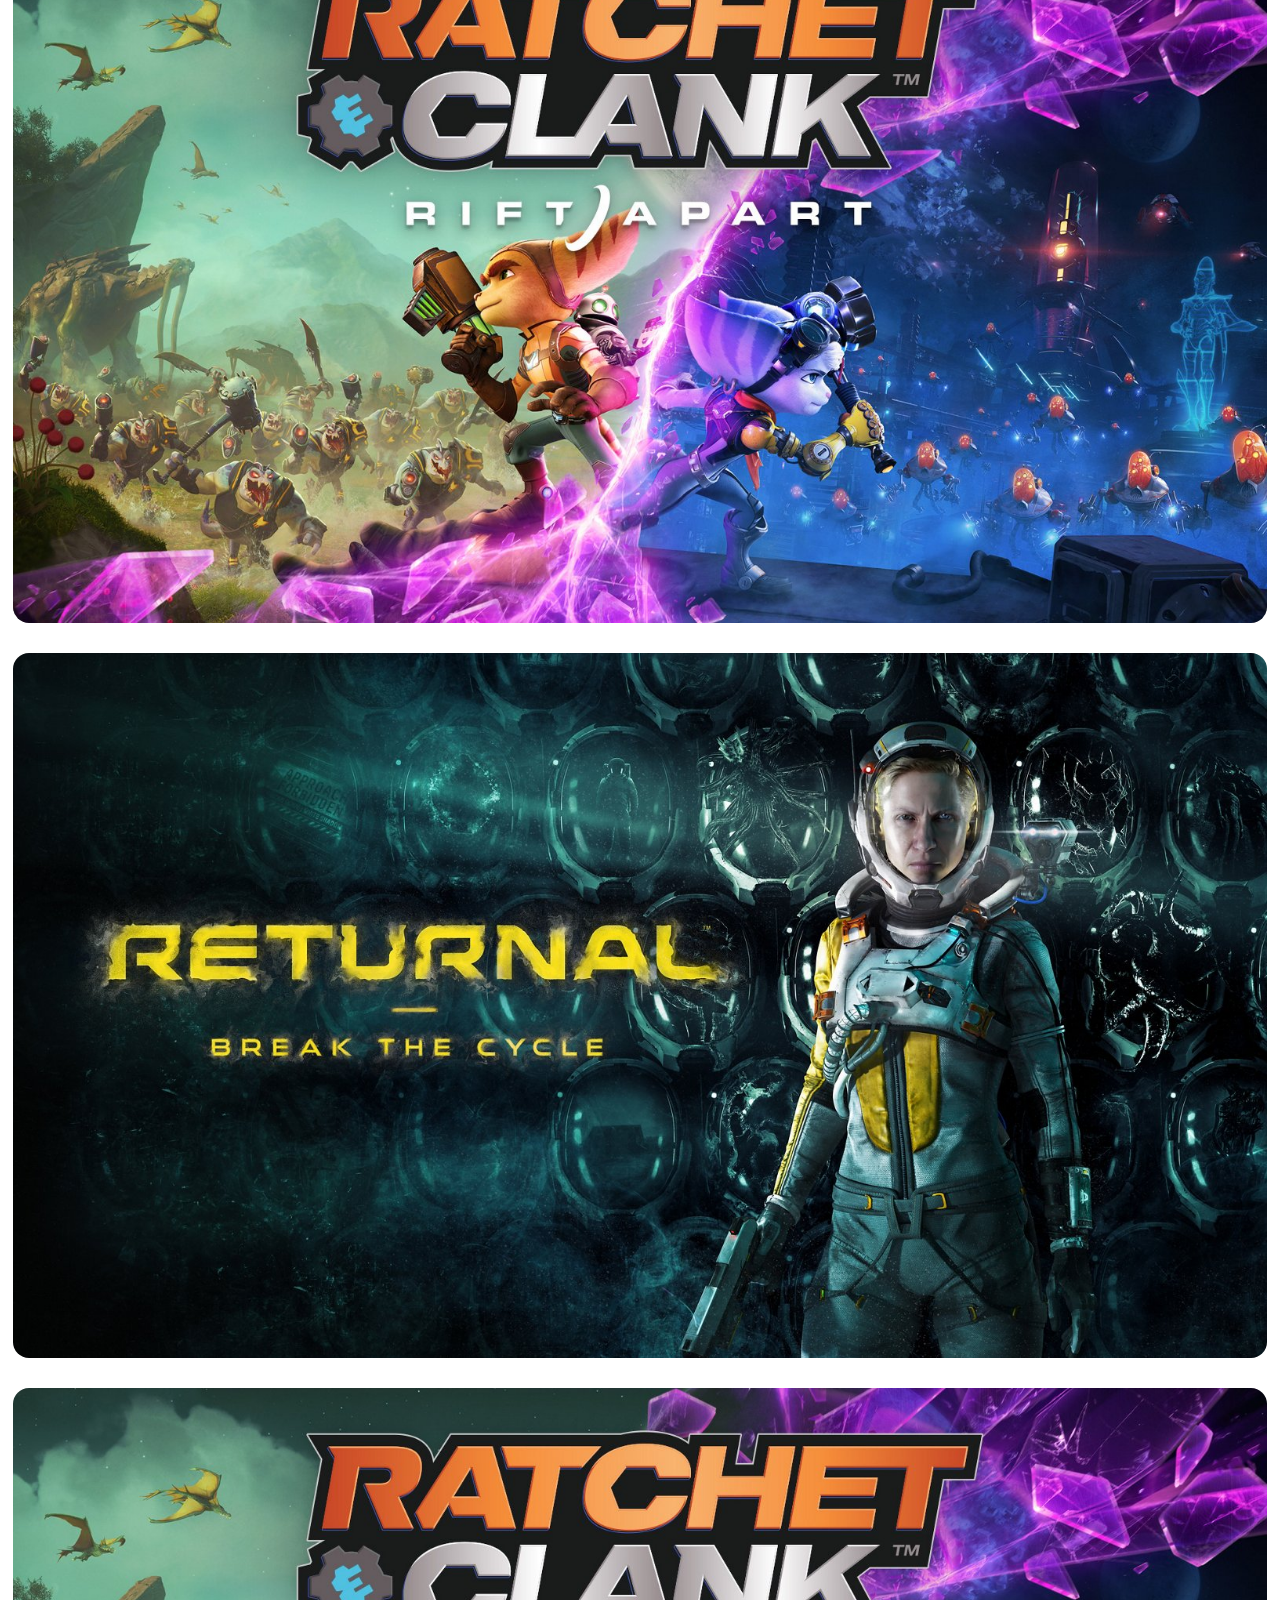
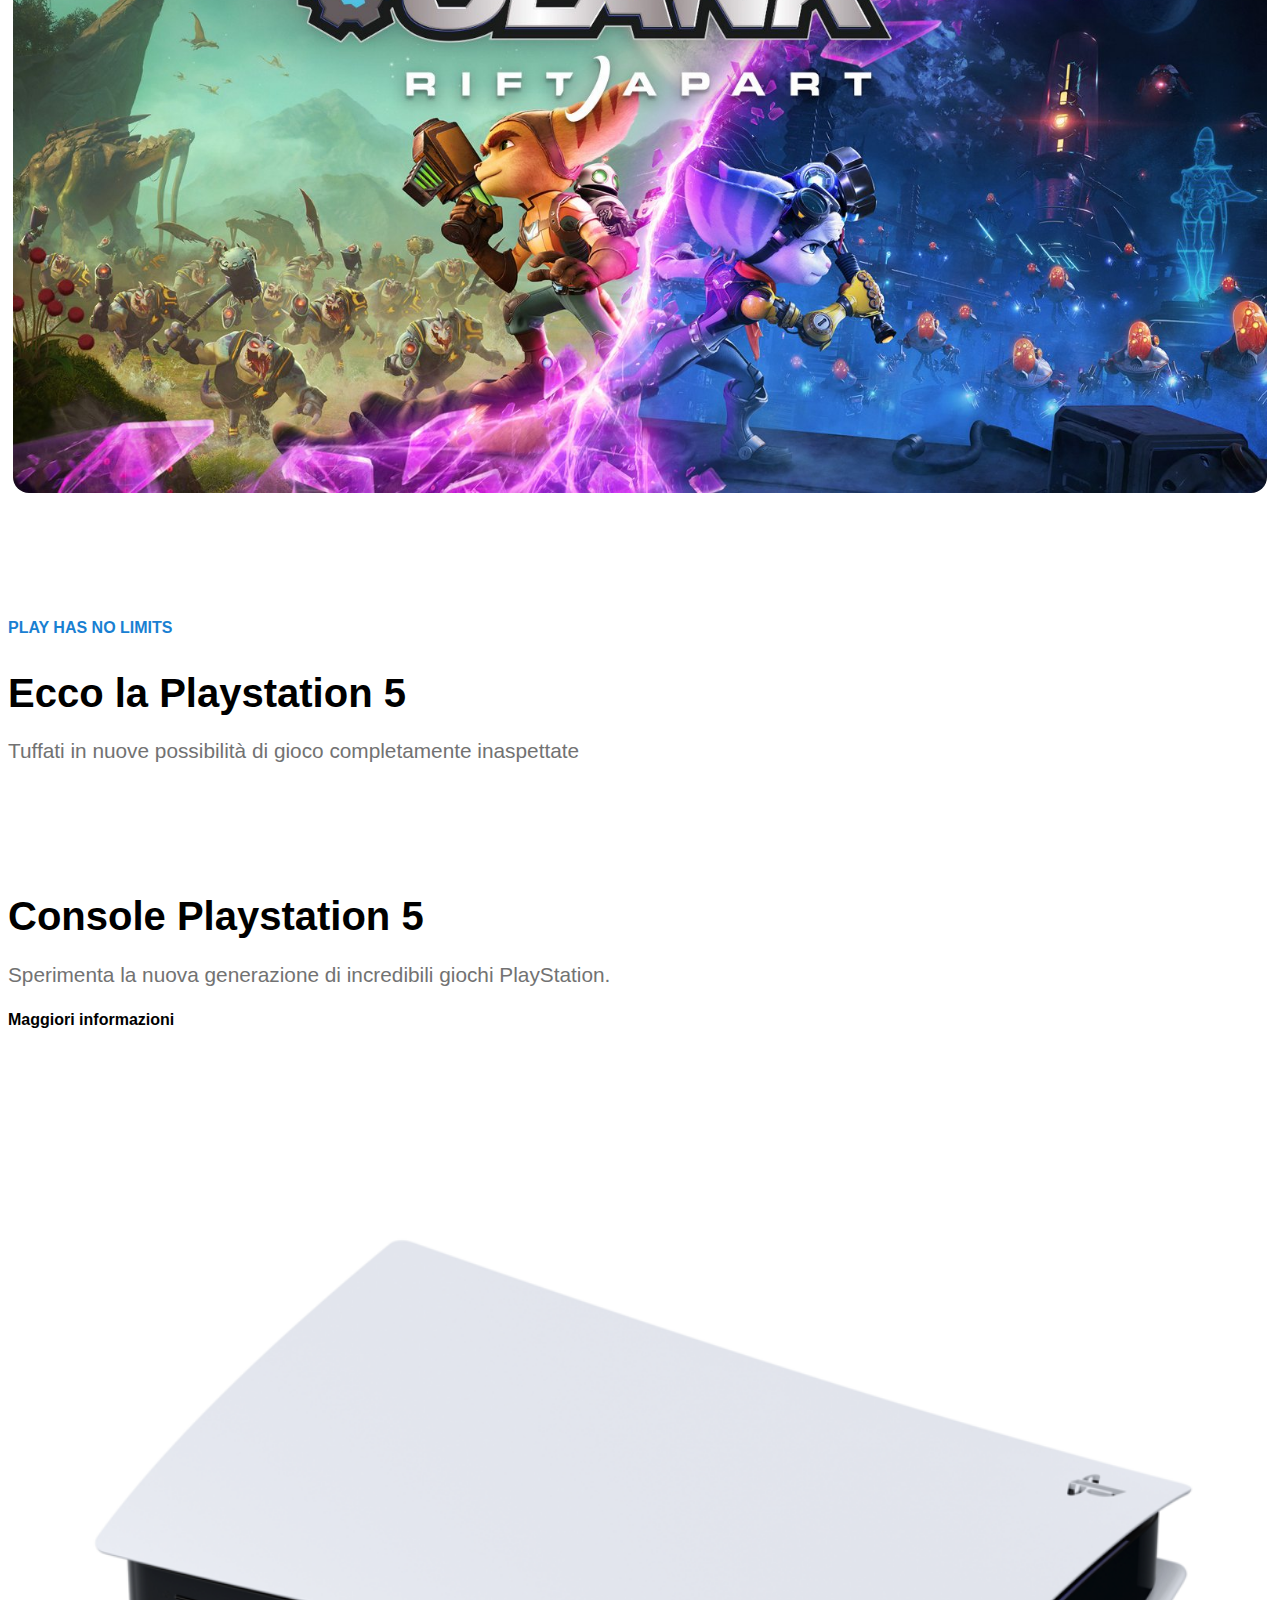
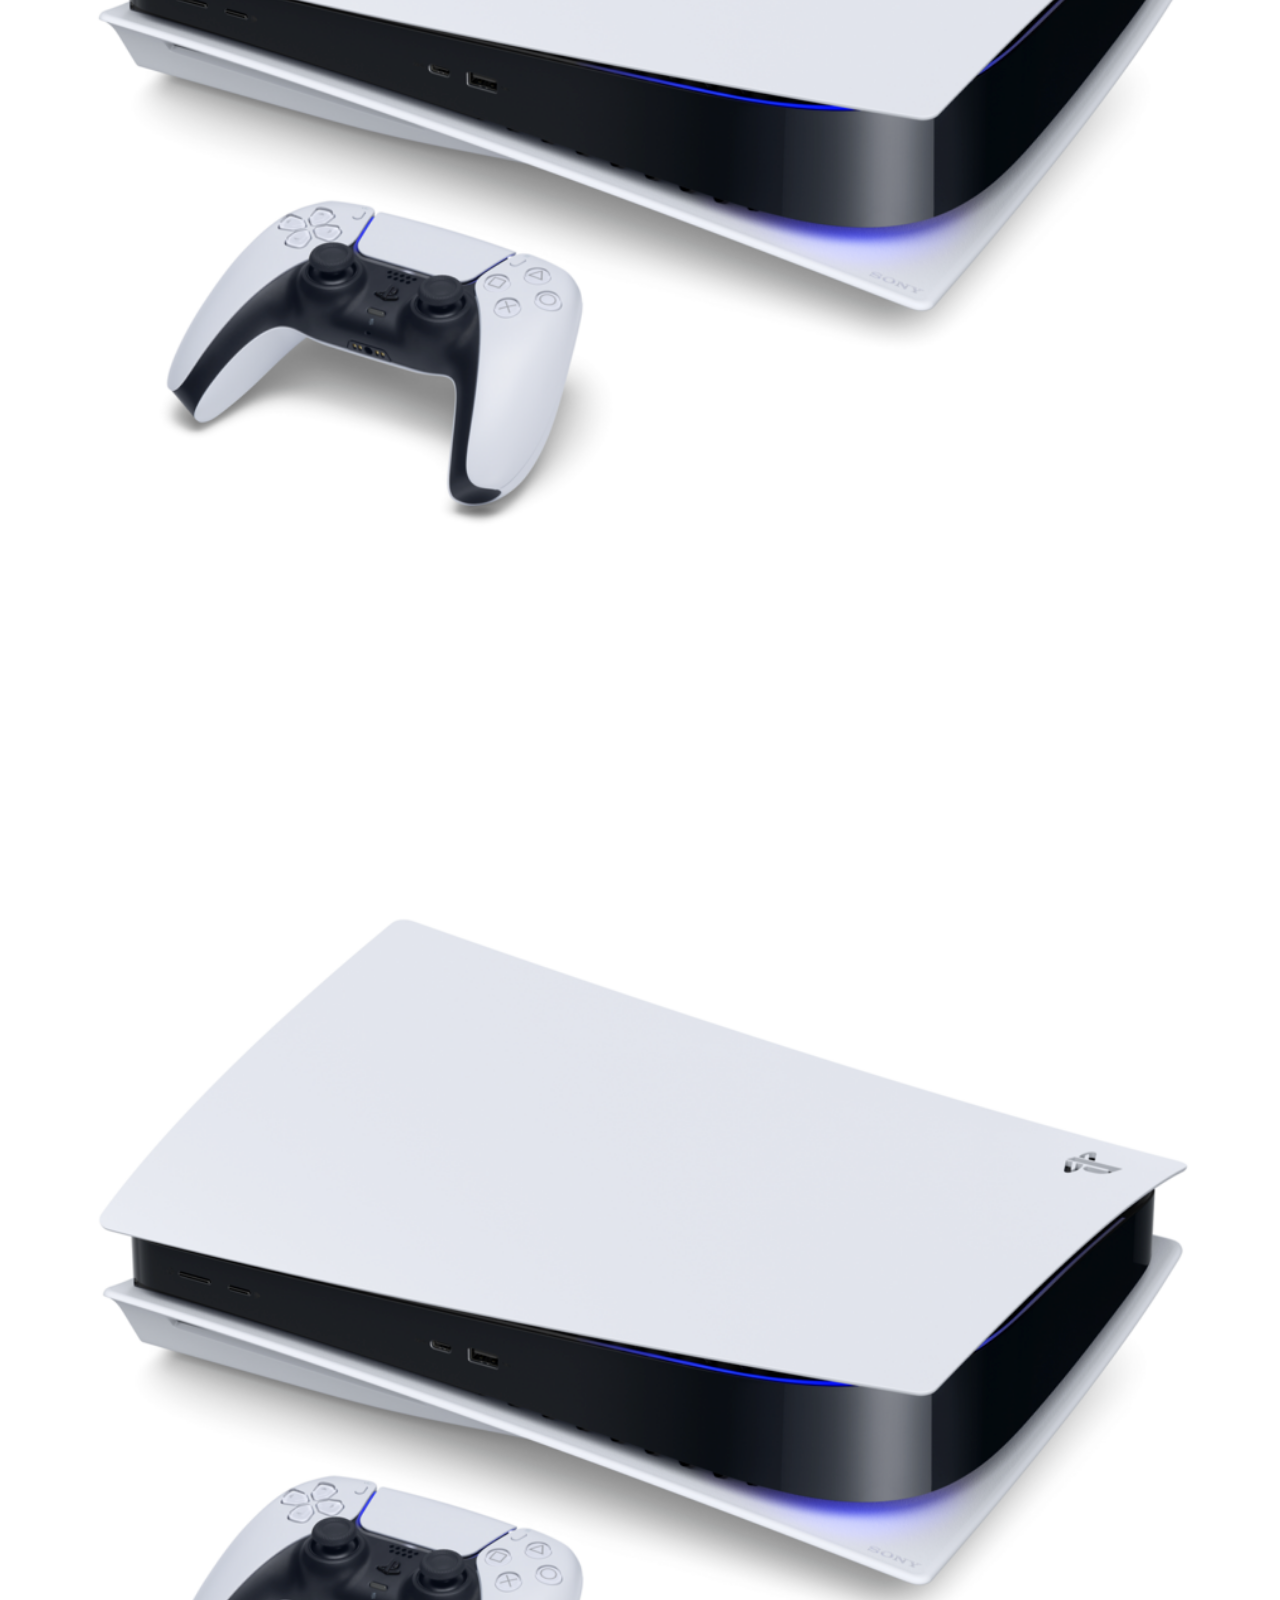
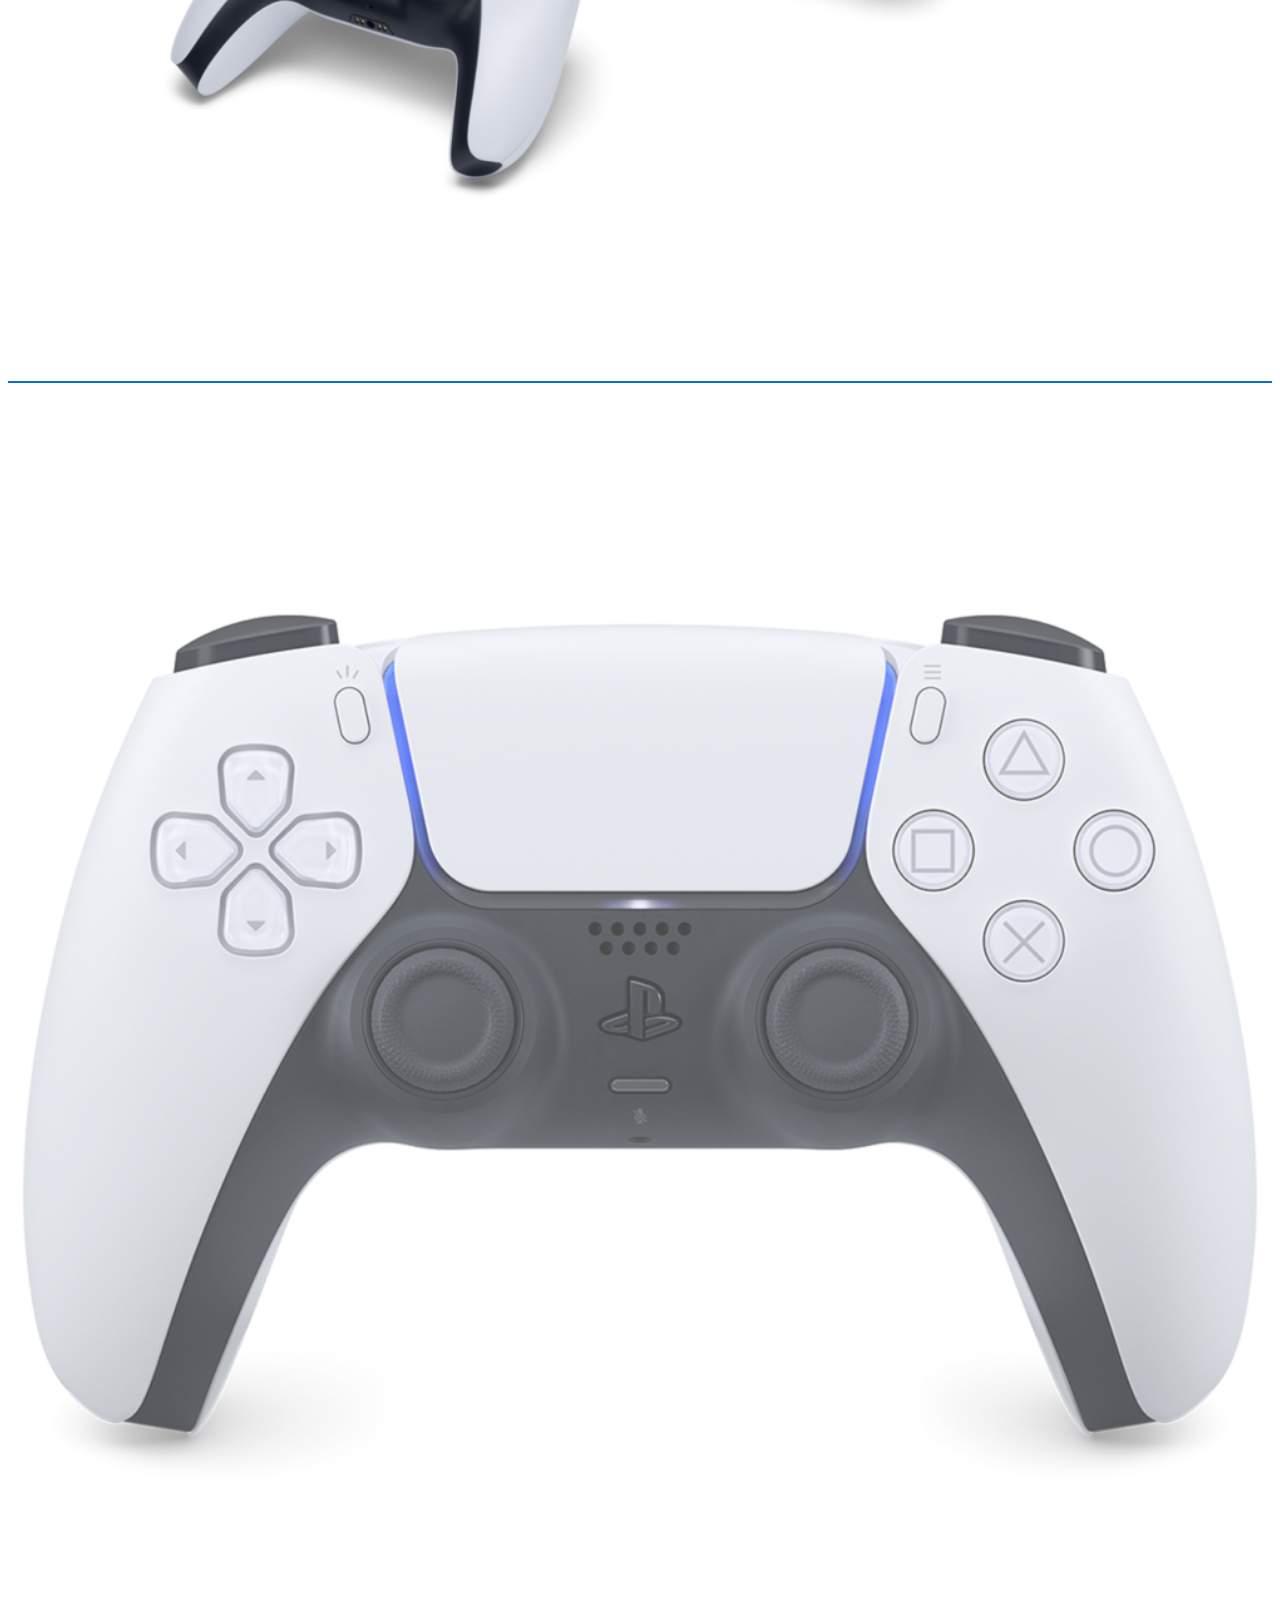
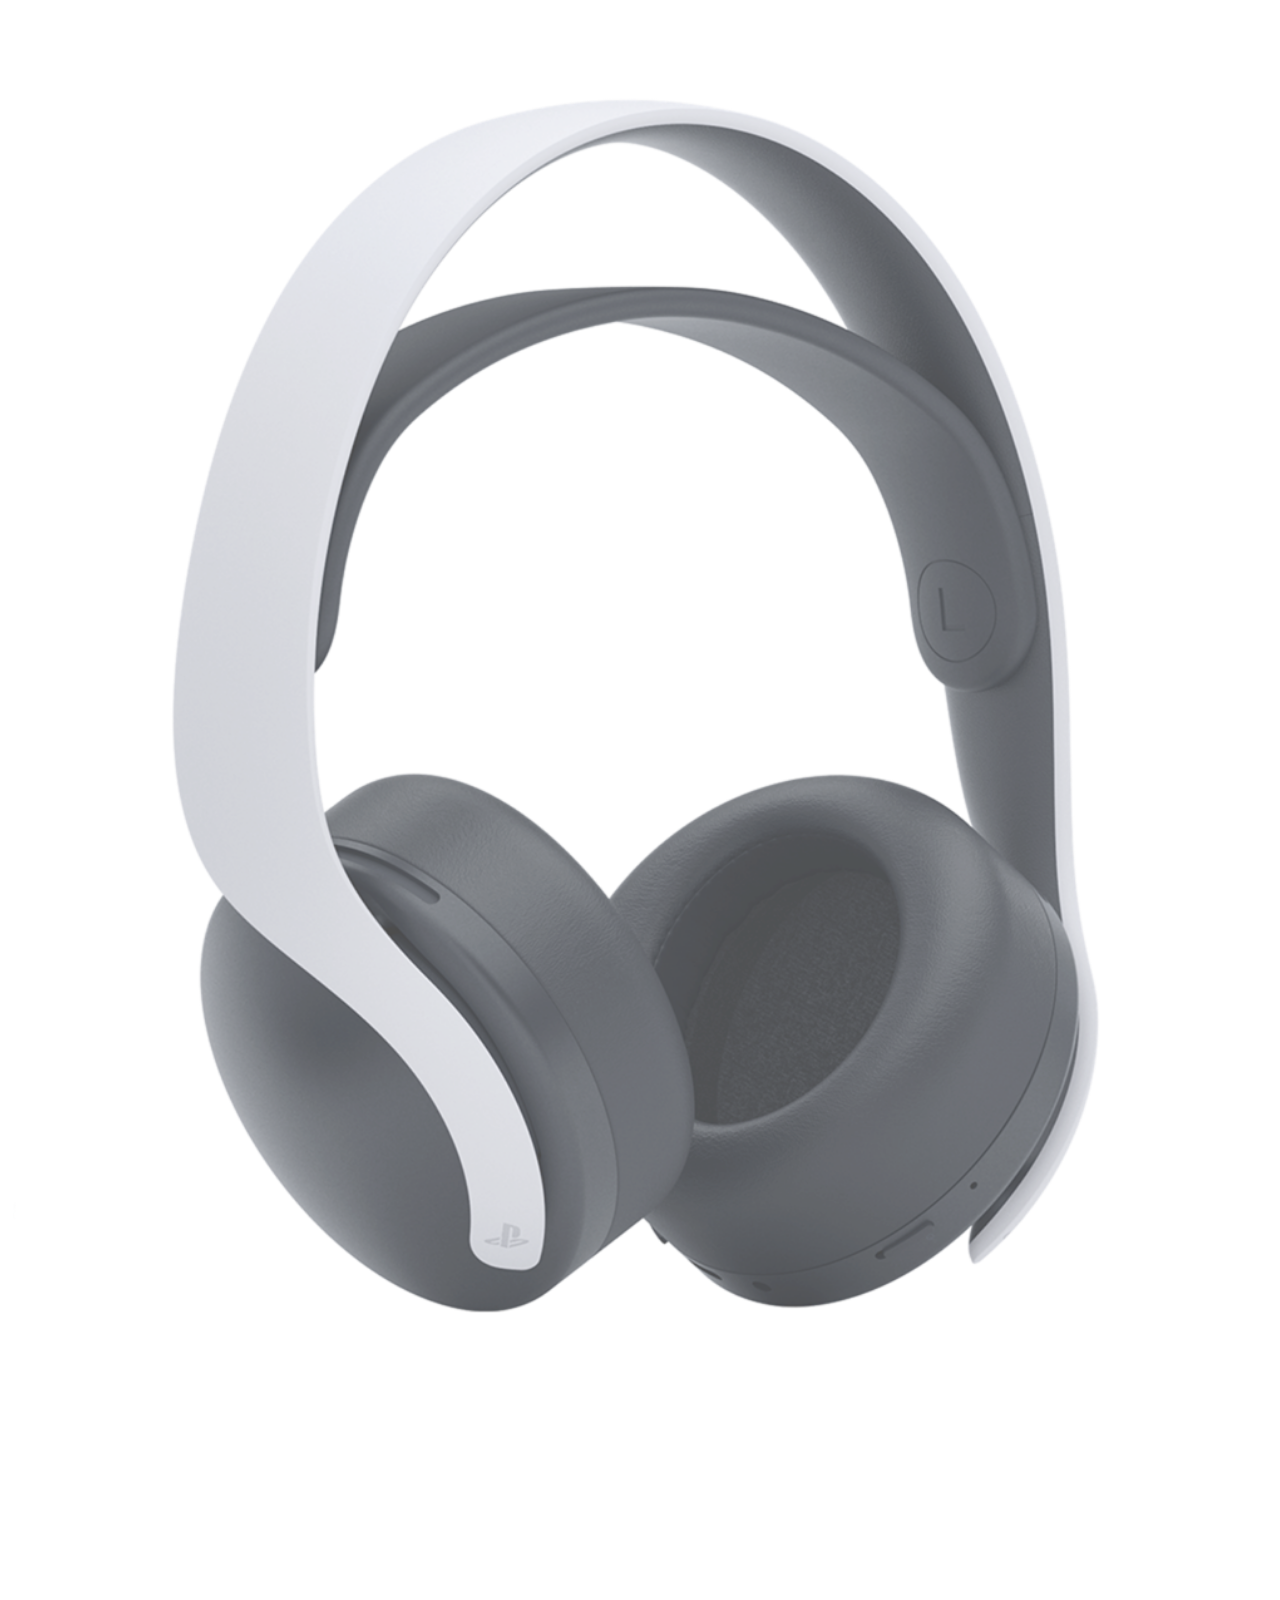
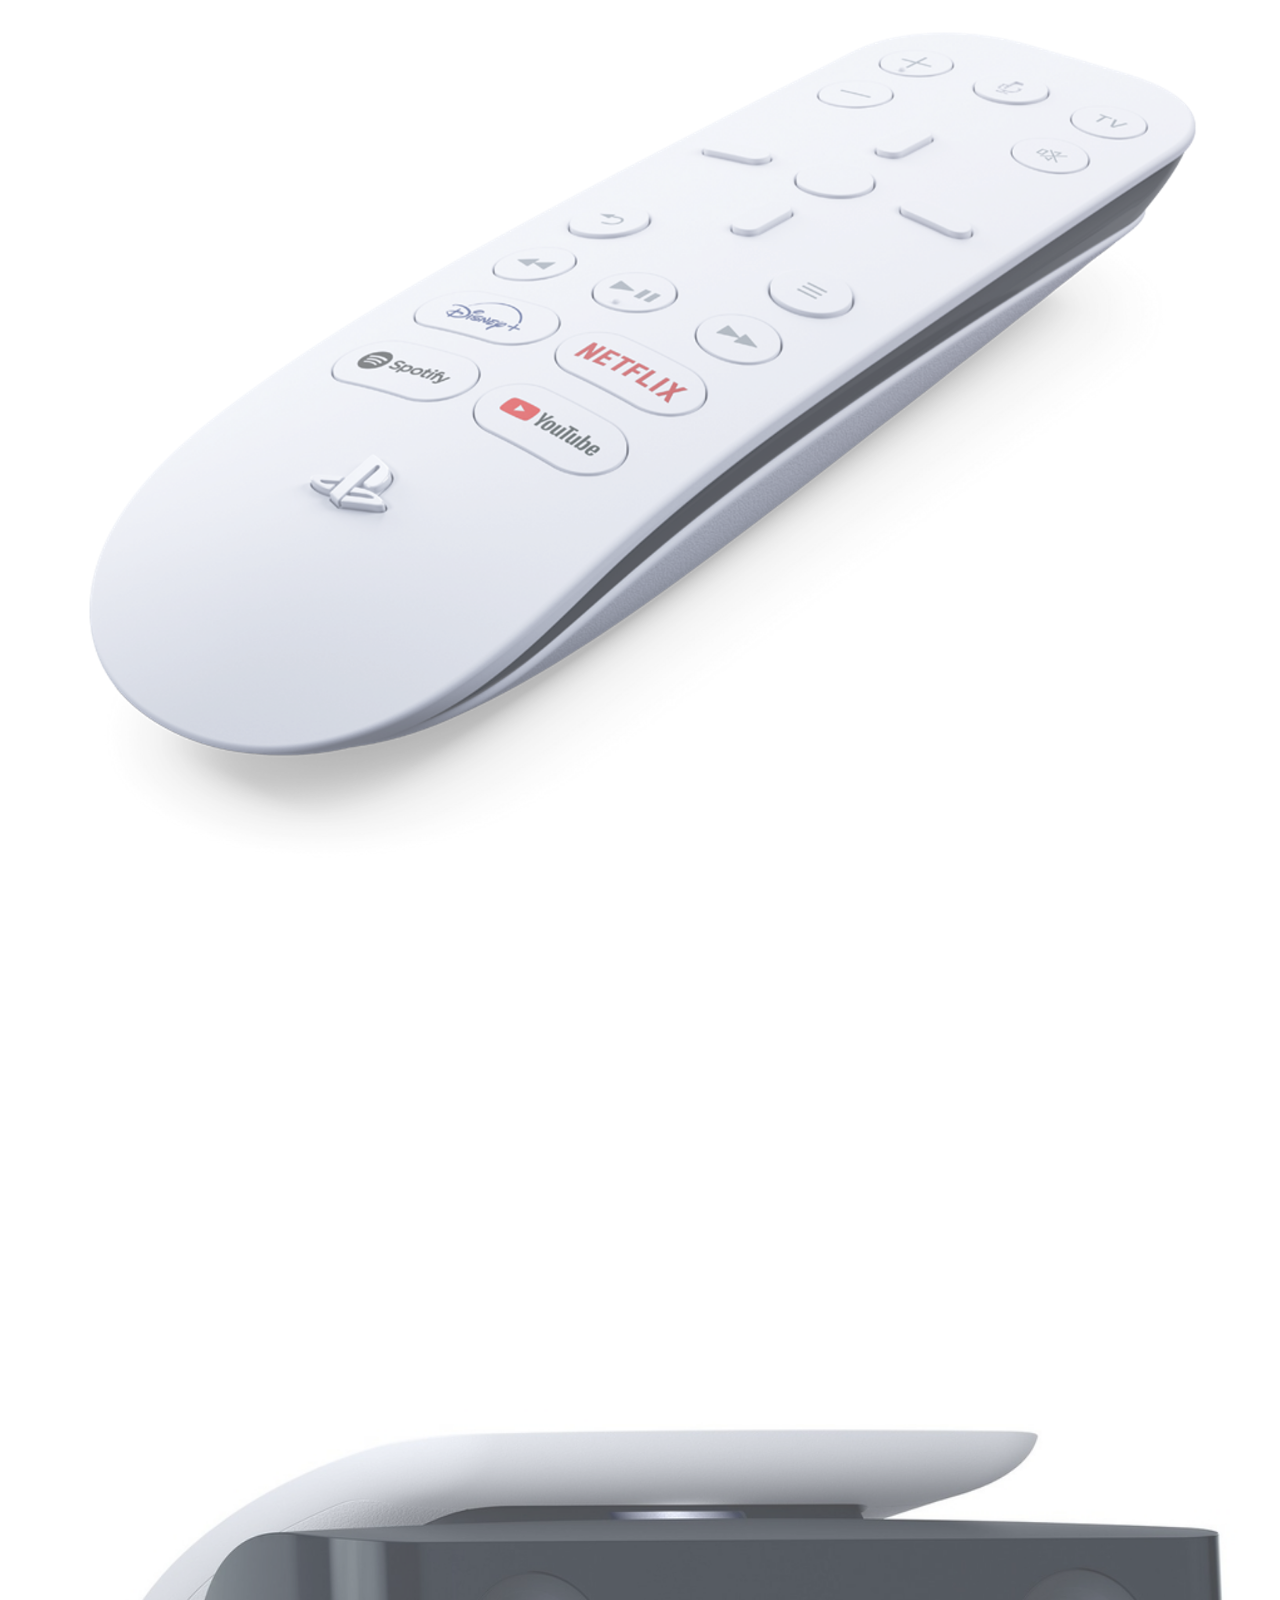
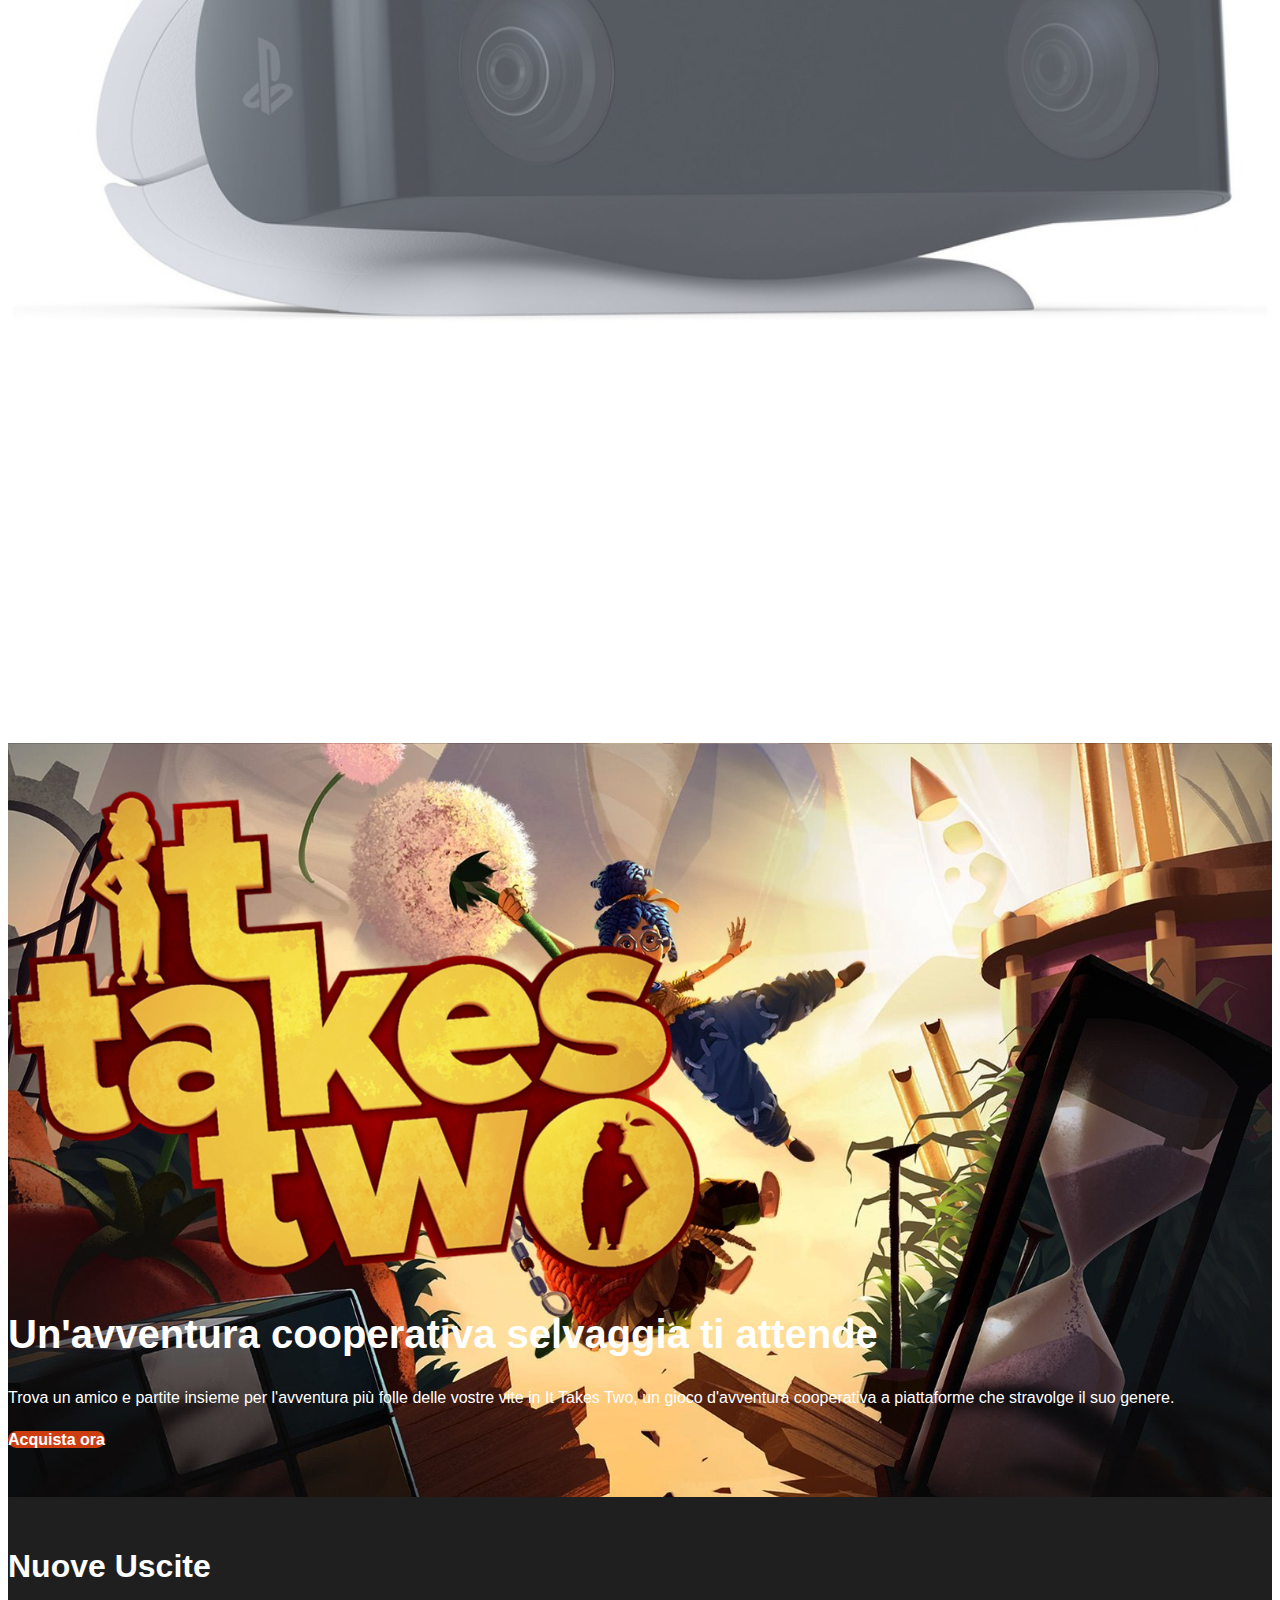
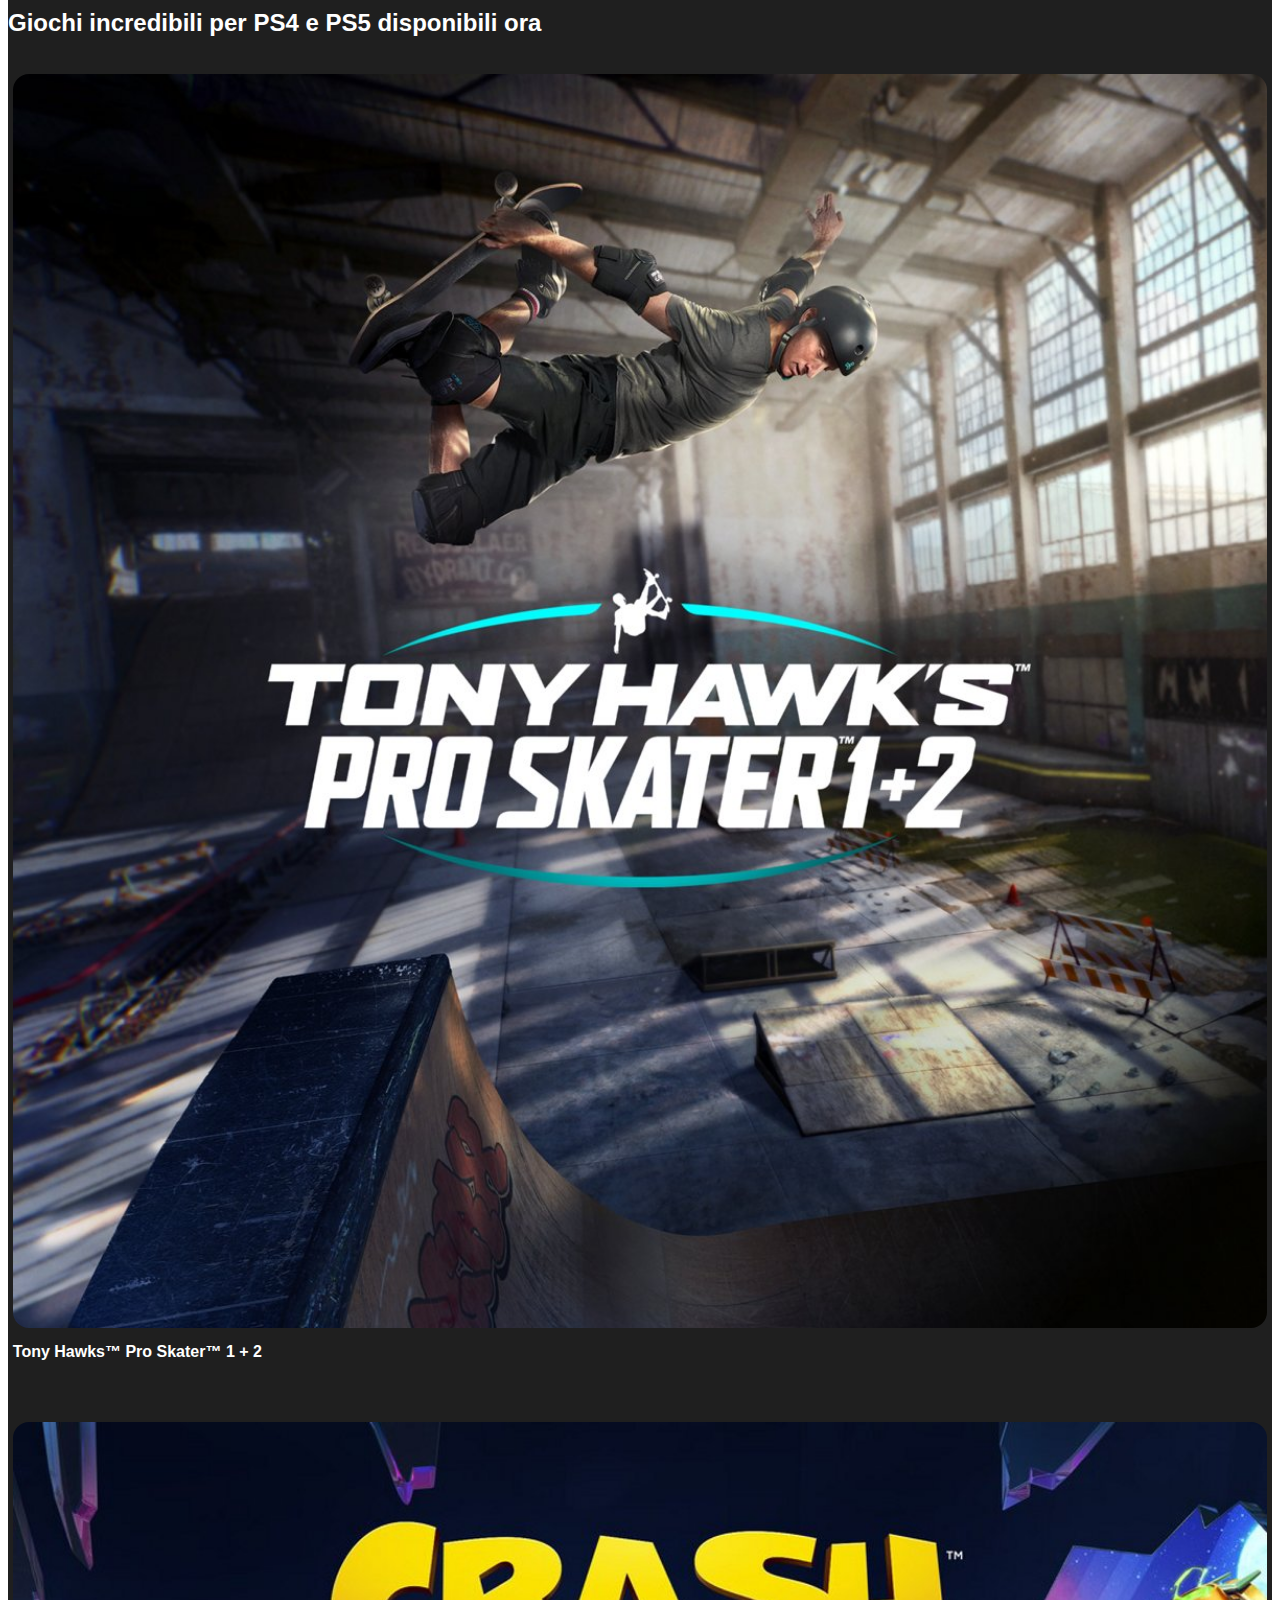
==== commit 91414959: "SECTION 'Info Playstation 5' completed" ====
--- a/index.html
+++ b/index.html
@@ -131,7 +131,7 @@
         </section>
 
         <!-- SECTION - Carousel -->
-        <section id="carousel" class="ms_section_grid">
+        <section id="carousel" class="ms_section-grid">
             <div class="container">
                 <div class="row row-cols-2 row-cols-sm-3 row-cols-lg-6">
 
@@ -190,13 +190,42 @@
                 <div class="ms_heading-text">Tuffati in nuove possibilità di gioco completamente inaspettate</div>
             </div>
         </section>
+
+        <!-- SECTION - Info Playstation 5 -->
+        <section id="info-ps5">
+            <div class="container">
+                <div class="row row-cols-1 row-cols-md-2 align-items-center">
+
+                    <!-- Text -->
+                    <div class="col-md-5">
+                        <!-- Card -->
+                        <div class="card ms_card">
+                            <div class="card-body ms_heading">
+                                <h5 class="ms_heading-title">Console Playstation 5</h5>
+                                <p class="card-text ms_heading-text">Sperimenta la nuova generazione di incredibili giochi PlayStation.</p>
+                                <a href="#" class="btn btn-primary">Maggiori informazioni</a>
+                            </div>
+                        </div>
+                        <!-- End Card -->
+                    </div>
+
+                    <!-- Image -->
+                    <div class="col-md-7">
+                        <img src="img/playstation-5-thumb.png" class="card-img-top" alt="Playstation 5">
+                    </div>
+
+                </div>
+                
+                
+            </div>
+        </section>
  
-        <!-- SECTION - Products -->
-        <section id="products" class="ms_section_grid">
+        <!-- SECTION - Devices -->
+        <section id="devices" class="ms_section-grid">
             <div class="container">
                 <div class="row row-cols-3 row-cols-md-5">
 
-                    <!-- Product -->
+                    <!-- Device -->
                     <div class="col current">
                         <!-- Card -->
                         <div class="pc-card">
@@ -207,7 +236,7 @@
                         <!-- End Card -->
                     </div>
 
-                    <!-- Product -->
+                    <!-- Device -->
                     <div class="col">
                         <!-- Card -->
                         <div class="pc-card">
@@ -218,7 +247,7 @@
                         <!-- End Card -->
                     </div>
 
-                    <!-- Product -->
+                    <!-- Device -->
                     <div class="col">
                         <!-- Card -->
                         <div class="pc-card">
@@ -229,7 +258,7 @@
                         <!-- End Card -->
                     </div>
 
-                    <!-- Product -->
+                    <!-- Device -->
                     <div class="col">
                         <!-- Card -->
                         <div class="pc-card">
@@ -240,7 +269,7 @@
                         <!-- End Card -->
                     </div>
 
-                    <!-- Product -->
+                    <!-- Device -->
                     <div class="col">
                         <!-- Card -->
                         <div class="pc-card">
@@ -278,7 +307,7 @@
         </section>
 
         <!-- SECTION - New Releases -->
-        <section id="new-releases" class="ms_section_grid">
+        <section id="new-releases" class="ms_section-grid">
             <div class="container">
 
                 <!-- Heading -->
@@ -295,7 +324,7 @@
                                 <img class="pc-card-img-top" src="img/tony-hawks-pro-skater-1-2-store-art.jpg" alt="tony-hawks-pro-skater cover">
                             </a>
 
-                            <h4>Tony Hawks&trade; Pro Skater&trade; 1 + 2</h4>
+                            <h4 class="pc-card-title">Tony Hawks&trade; Pro Skater&trade; 1 + 2</h4>
                         </div>
                     </div>
 
@@ -306,18 +335,18 @@
                                 <img class="pc-card-img-top" src="img/crash-bandicoot-4-its-about-time-store-art.jpg" alt="Crash Bandicoot cover">
                             </a>
                             
-                            <h4>Crash Bandicoot 4: It's About Time</h4>
-                        </div>
-                    </div>
-
-                    <div class="col">
-                        <!-- Card -->
-                        <div class="pc-card">
-                            <a href="#">
-                                <img class="pc-card-img-top" src="img/tony-hawks-pro-skater-1-2-store-art.jpg" alt="tony-hawks-pro-skater cover">
-                            </a>
-
-                            <h4>Tony Hawks&trade; Pro Skater&trade; 1 + 2</h4>
+                            <h4 class="pc-card-title">Crash Bandicoot 4: It's About Time</h4>
+                        </div>
+                    </div>
+
+                    <div class="col">
+                        <!-- Card -->
+                        <div class="pc-card">
+                            <a href="#">
+                                <img class="pc-card-img-top" src="img/tony-hawks-pro-skater-1-2-store-art.jpg" alt="tony-hawks-pro-skater cover">
+                            </a>
+
+                            <h4 class="pc-card-title">Tony Hawks&trade; Pro Skater&trade; 1 + 2</h4>
                         </div>
                     </div>
 
@@ -328,18 +357,18 @@
                                 <img class="pc-card-img-top" src="img/crash-bandicoot-4-its-about-time-store-art.jpg" alt="Crash Bandicoot cover">
                             </a>
                             
-                            <h4>Crash Bandicoot 4: It's About Time</h4>
-                        </div>
-                    </div>
-
-                    <div class="col">
-                        <!-- Card -->
-                        <div class="pc-card">
-                            <a href="#">
-                                <img class="pc-card-img-top" src="img/tony-hawks-pro-skater-1-2-store-art.jpg" alt="tony-hawks-pro-skater cover">
-                            </a>
-
-                            <h4>Tony Hawks&trade; Pro Skater&trade; 1 + 2</h4>
+                            <h4 class="pc-card-title">Crash Bandicoot 4: It's About Time</h4>
+                        </div>
+                    </div>
+
+                    <div class="col">
+                        <!-- Card -->
+                        <div class="pc-card">
+                            <a href="#">
+                                <img class="pc-card-img-top" src="img/tony-hawks-pro-skater-1-2-store-art.jpg" alt="tony-hawks-pro-skater cover">
+                            </a>
+
+                            <h4 class="pc-card-title">Tony Hawks&trade; Pro Skater&trade; 1 + 2</h4>
                         </div>
                     </div>
 
@@ -350,18 +379,18 @@
                                 <img class="pc-card-img-top" src="img/crash-bandicoot-4-its-about-time-store-art.jpg" alt="Crash Bandicoot cover">
                             </a>
                             
-                            <h4>Crash Bandicoot 4: It's About Time</h4>
-                        </div>
-                    </div>
-
-                    <div class="col">
-                        <!-- Card -->
-                        <div class="pc-card">
-                            <a href="#">
-                                <img class="pc-card-img-top" src="img/tony-hawks-pro-skater-1-2-store-art.jpg" alt="tony-hawks-pro-skater cover">
-                            </a>
-
-                            <h4>Tony Hawks&trade; Pro Skater&trade; 1 + 2</h4>
+                            <h4 class="pc-card-title">Crash Bandicoot 4: It's About Time</h4>
+                        </div>
+                    </div>
+
+                    <div class="col">
+                        <!-- Card -->
+                        <div class="pc-card">
+                            <a href="#">
+                                <img class="pc-card-img-top" src="img/tony-hawks-pro-skater-1-2-store-art.jpg" alt="tony-hawks-pro-skater cover">
+                            </a>
+
+                            <h4 class="pc-card-title">Tony Hawks&trade; Pro Skater&trade; 1 + 2</h4>
                         </div>
                     </div>
 
@@ -372,7 +401,7 @@
                                 <img class="pc-card-img-top" src="img/crash-bandicoot-4-its-about-time-store-art.jpg" alt="Crash Bandicoot cover">
                             </a>
                             
-                            <h4>Crash Bandicoot 4: It's About Time</h4>
+                            <h4 class="pc-card-title">Crash Bandicoot 4: It's About Time</h4>
                         </div>
                     </div>
                     
@@ -383,18 +412,18 @@
                                 <img class="pc-card-img-top" src="img/tony-hawks-pro-skater-1-2-store-art.jpg" alt="tony-hawks-pro-skater cover">
                             </a>
 
-                            <h4>Tony Hawks&trade; Pro Skater&trade; 1 + 2</h4>
-                        </div>
-                    </div>
-
-                    <div class="col">
-                        <!-- Card -->
-                        <div class="pc-card">
-                            <a href="#">
-                                <img class="pc-card-img-top" src="img/tony-hawks-pro-skater-1-2-store-art.jpg" alt="tony-hawks-pro-skater cover">
-                            </a>
-
-                            <h4>Tony Hawks&trade; Pro Skater&trade; 1 + 2</h4>
+                            <h4 class="pc-card-title">Tony Hawks&trade; Pro Skater&trade; 1 + 2</h4>
+                        </div>
+                    </div>
+
+                    <div class="col">
+                        <!-- Card -->
+                        <div class="pc-card">
+                            <a href="#">
+                                <img class="pc-card-img-top" src="img/tony-hawks-pro-skater-1-2-store-art.jpg" alt="tony-hawks-pro-skater cover">
+                            </a>
+
+                            <h4 class="pc-card-title">Tony Hawks&trade; Pro Skater&trade; 1 + 2</h4>
                         </div>
                     </div>
 
@@ -405,7 +434,7 @@
                                 <img class="pc-card-img-top" src="img/crash-bandicoot-4-its-about-time-store-art.jpg" alt="Crash Bandicoot cover">
                             </a>
                             
-                            <h4>Crash Bandicoot 4: It's About Time</h4>
+                            <h4 class="pc-card-title">Crash Bandicoot 4: It's About Time</h4>
                         </div>
                     </div>
                     
@@ -416,7 +445,7 @@
                                 <img class="pc-card-img-top" src="img/tony-hawks-pro-skater-1-2-store-art.jpg" alt="tony-hawks-pro-skater cover">
                             </a>
 
-                            <h4>Tony Hawks&trade; Pro Skater&trade; 1 + 2</h4>
+                            <h4 class="pc-card-title">Tony Hawks&trade; Pro Skater&trade; 1 + 2</h4>
                         </div>
                     </div>
 
@@ -426,10 +455,11 @@
 
         <!-- SECTION - Explore Playstation -->
         <section id="explore-ps">
+
+            <!-- Heading -->
             <div class="ms_container">
                 <div class="container">
                 
-                    <!-- Heading -->
                     <div class="ms_heading text-center">
                         <h2 class="ms_heading-title">Esplora Playstation 4</h2>
                         <div class="ms_heading-text">Giochi incredibili e intrattenimento senza fine. Non c'è mai stato un momento migliore per giocare sulla tua PS4.</div>
@@ -437,6 +467,7 @@
                 </div>
             </div>
 
+            <!-- Body -->
             <div class="container">
                 <!-- Row - Products -->
                 <div class="row row-cols-1 row-cols-md-3">
--- a/css/style.css
+++ b/css/style.css
@@ -25,9 +25,12 @@
     margin: 0 auto;
     max-width: 720px;
 }
-
-
-/* COMMON - Card */
+.ms_section-grid {
+    padding: 1.5rem 0;
+}
+
+
+/* COMMON - MS Card */
 .ms_card {
     background-color: transparent;
     border: none;
@@ -47,23 +50,21 @@
     font-weight: 600;
 }
 
-/* COMMON - Section Grid */
-.ms_section_grid {
-    padding: 1.5rem 0;
-}
-.ms_section_grid .col .pc-card {
-    /* margin: 0.8rem 0.3rem; */
+
+/* COMMON - PC Card */
+.pc-card {
     padding: 0.8rem 0.3rem;
 }
-.ms_section_grid .col .pc-card img {
+.pc-card img {
     border-radius: 1rem;
 }
-.ms_section_grid .col .pc-card h4 {
+.pc-card .pc-card-title {
     font-size: 1rem;
     margin: 0.5rem 0 2rem;
     line-height: 1.5rem;
     font-weight: 600;
 }
+
 
 /* COMMON - Heading */
 .ms_heading {
@@ -120,6 +121,7 @@
     padding: 0.4rem 0.6rem;
 }
 
+
 /* Header-Top */
 #header-top {
     background: black;
@@ -128,6 +130,7 @@
 #header-top img {
     width: 5rem;
 }
+
 
 /* Header-Bottom */
 #header-bottom {
@@ -142,6 +145,7 @@
 #header-bottom .logo img {
     width: 3rem;
 }
+
 
 /* Header-Bottom - Burger Menu */
 #header-bottom .burger-menu a {
@@ -151,16 +155,19 @@
     border-radius: 0.3rem;
 }
 
+
 /* Header-Bottom - Main Menu / Search Menu */
 #header-bottom .main-menu,
 #header-bottom .search-menu {
     display: none;
 } 
 
+
 /* MAIN */
 main {
     padding-top: 6rem;
 }
+
 
 /* Jumbotron */
 #ms_jumbotron {
@@ -168,29 +175,45 @@
     height: 675px;
 }
 
+
 /* SECTION - Carousel */
 #carousel {
 
 }
 
+
 /* SECTION - Slogan */
 #slogan {
-    
-}
-
-/* SECTION - Products */
-#products .col .pc-card {
+    padding-bottom: 0;
+    margin-bottom: 0;
+}
+
+/* SECTION - Info Playstation 5 */
+#info-ps5 {
+    padding-bottom: 0;
+}
+#info-ps5 .ms_heading {
+    margin-bottom: 0;
+}
+
+/* SECTION - Devices */
+#devices {
+    padding-top: 0;
+}
+#devices .col .pc-card {
     opacity: 0.7;
 }
-#products .col.current .pc-card {
+#devices .col.current .pc-card {
     border-bottom: 2px solid #0072ce;
     opacity: 1;
 }
+
 
 /* SECTION - It takes two */
 #it-takes-two {
     background-image: url(../img/it-takes-two-hero-banner-desktop.jpg);
 }
+
 
 /* SECTION - New Releases */
 #new-releases {
@@ -205,6 +228,7 @@
     font-size: 1.5rem;
 }
 
+
 /* SECTION - Explore Playstation */
 #explore-ps .ms_card {
     margin-bottom: 3rem;
@@ -213,6 +237,7 @@
 #explore-ps .ms_card .ms_heading {
     margin-bottom: 0;
 }
+
 
 /* FOOTER */
 
@@ -256,10 +281,12 @@
     margin-left: 0.2rem;
 }        
 
+
 /* Header-Bottom - Burger Menu */
 #header-bottom .burger-menu a {
     display: none;
 }
+
 
 /* Header-Bottom - Main Menu / Search Menu */
 #header-bottom .main-menu,
@@ -267,10 +294,12 @@
     display: inline-block;
 }    
 
+
 /* Header-Bottom - Main Menu */
 #header-bottom .main-menu {
     flex-grow: 1;
 }
+
 
 /* Header-Bottom - Search Menu */
 #header-bottom .search-menu li {
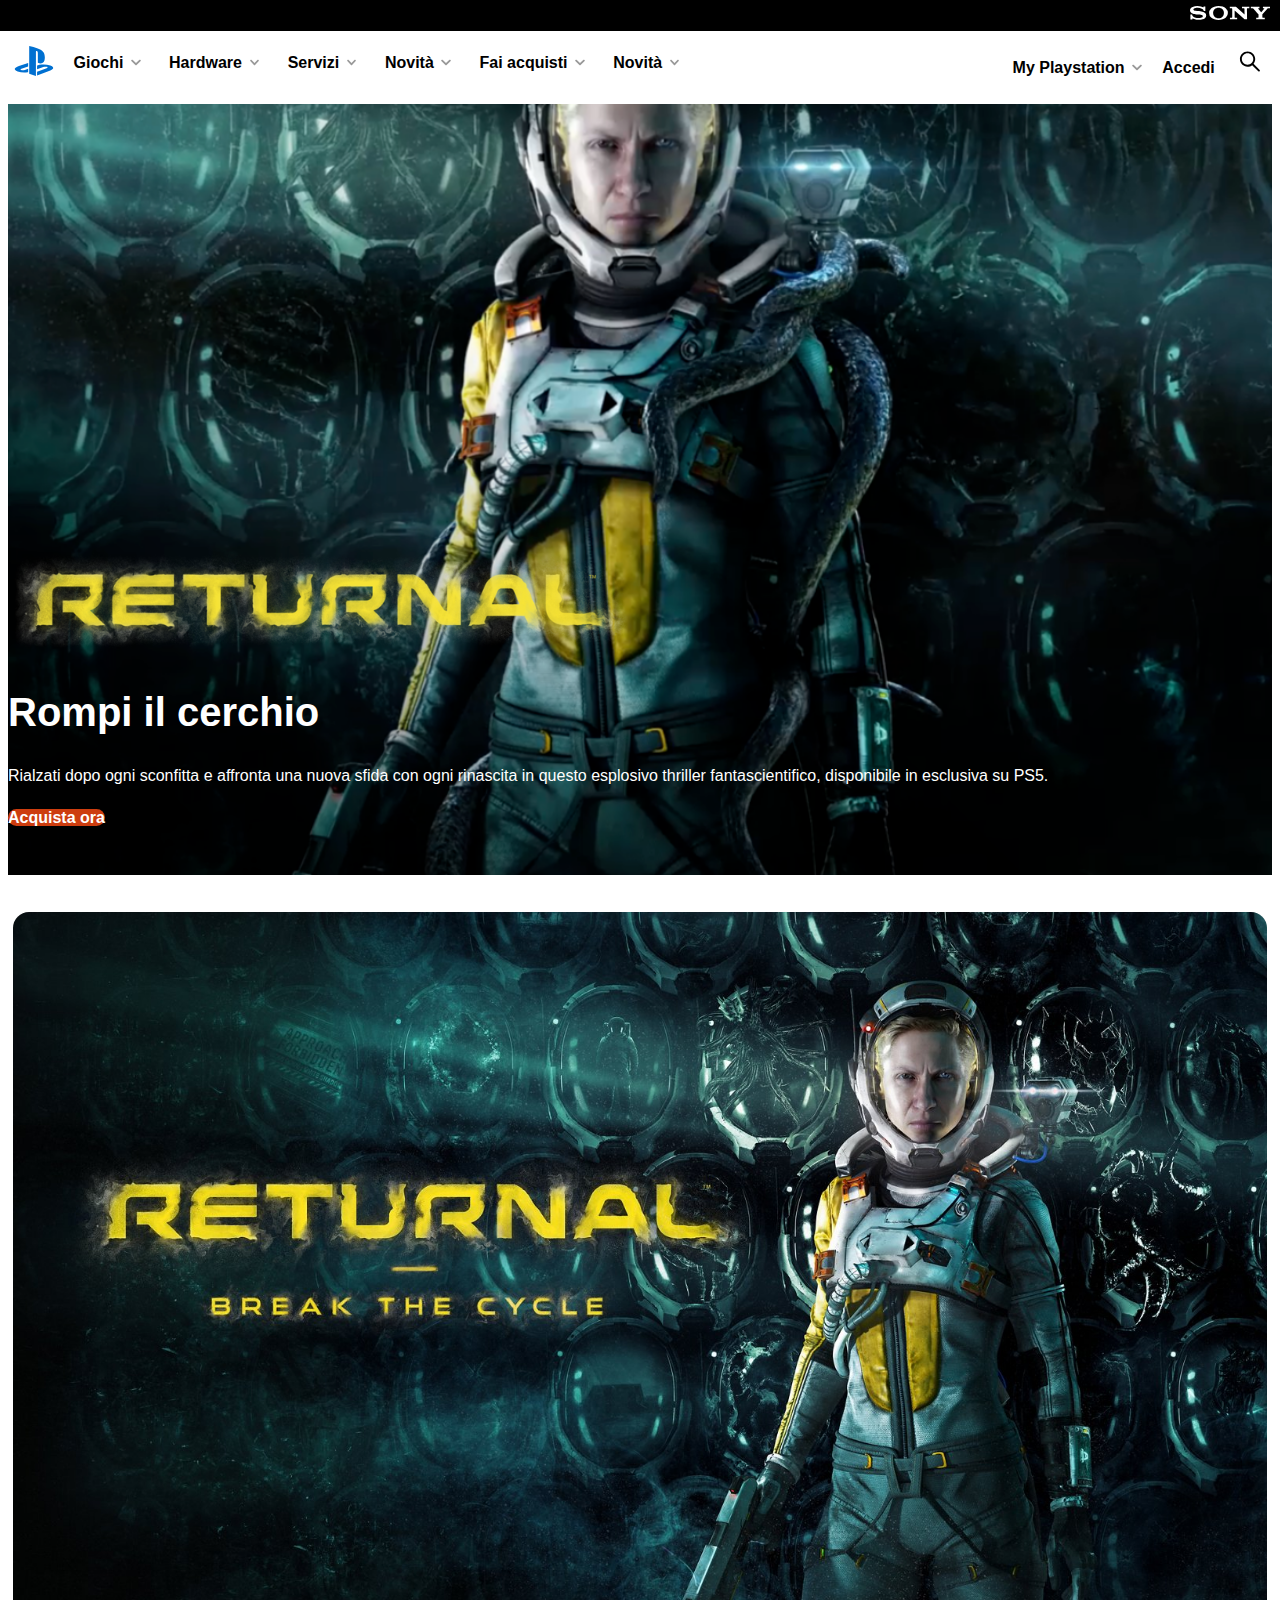
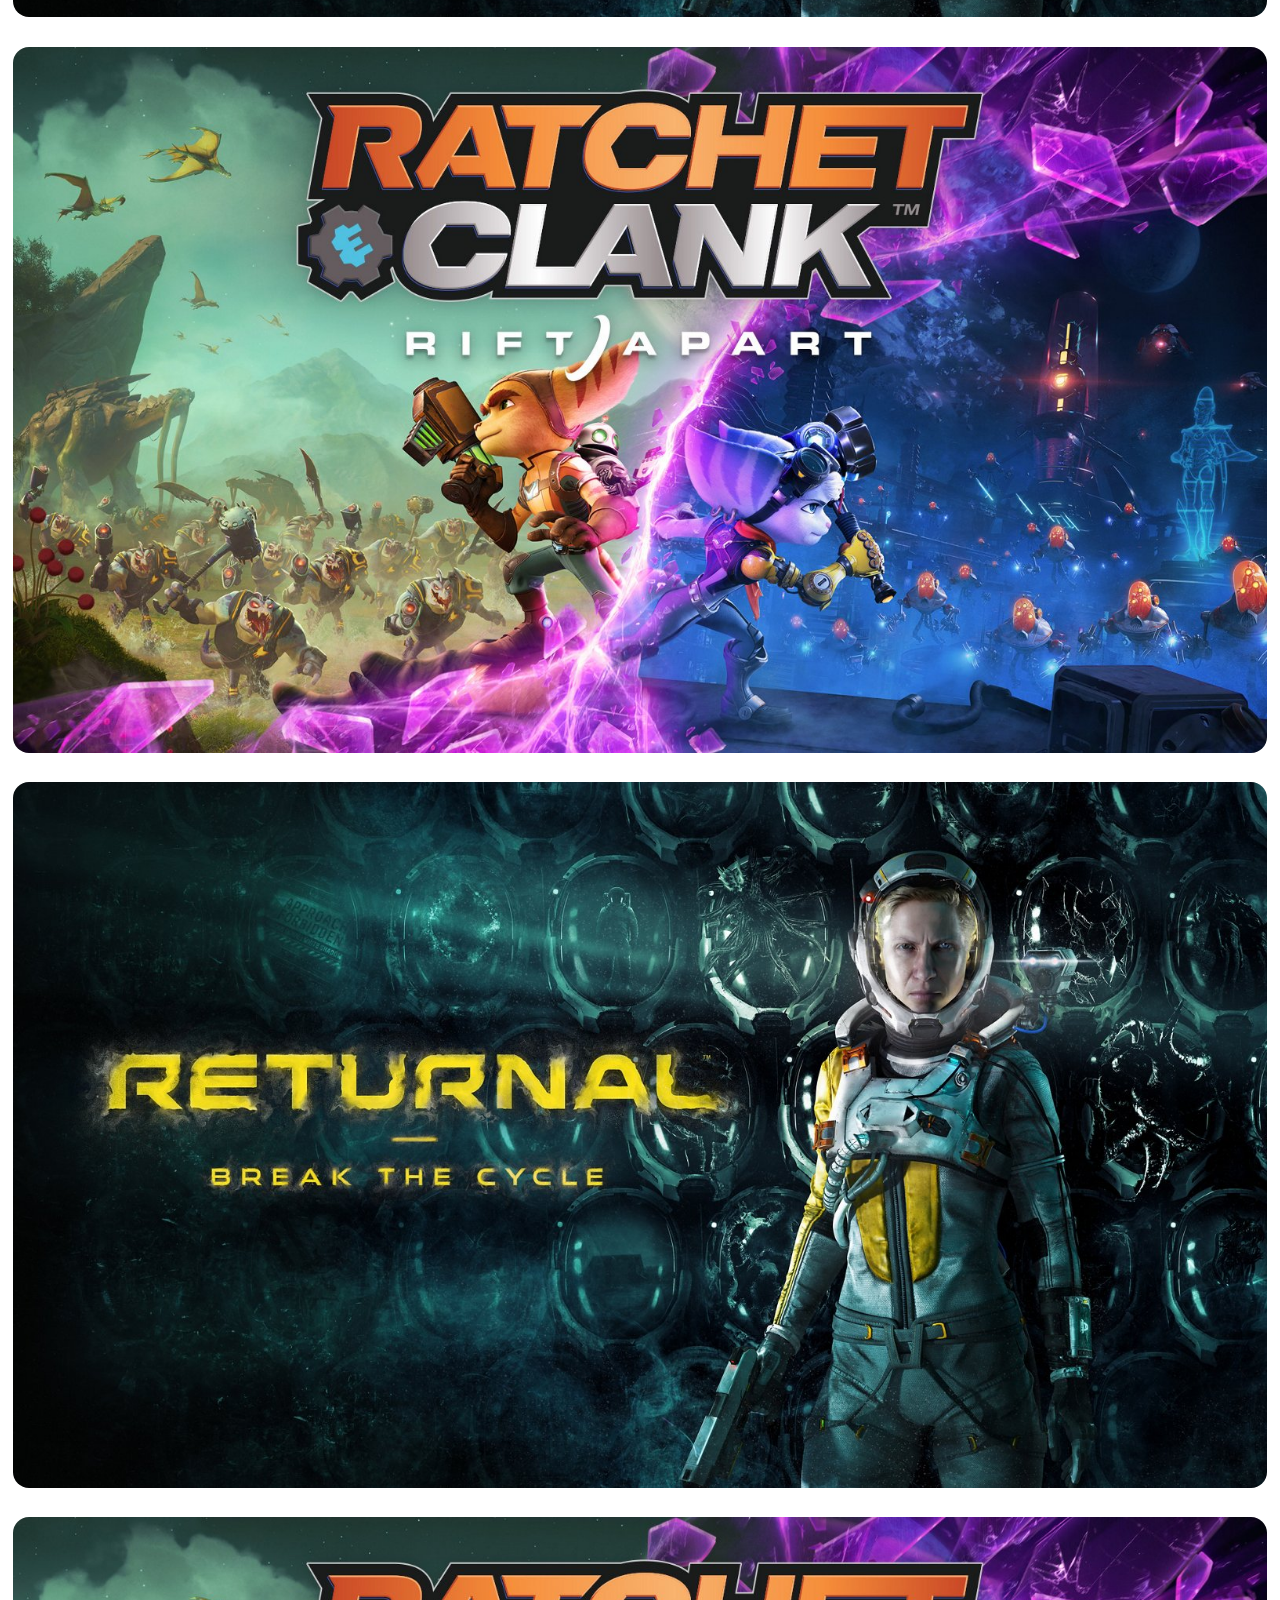
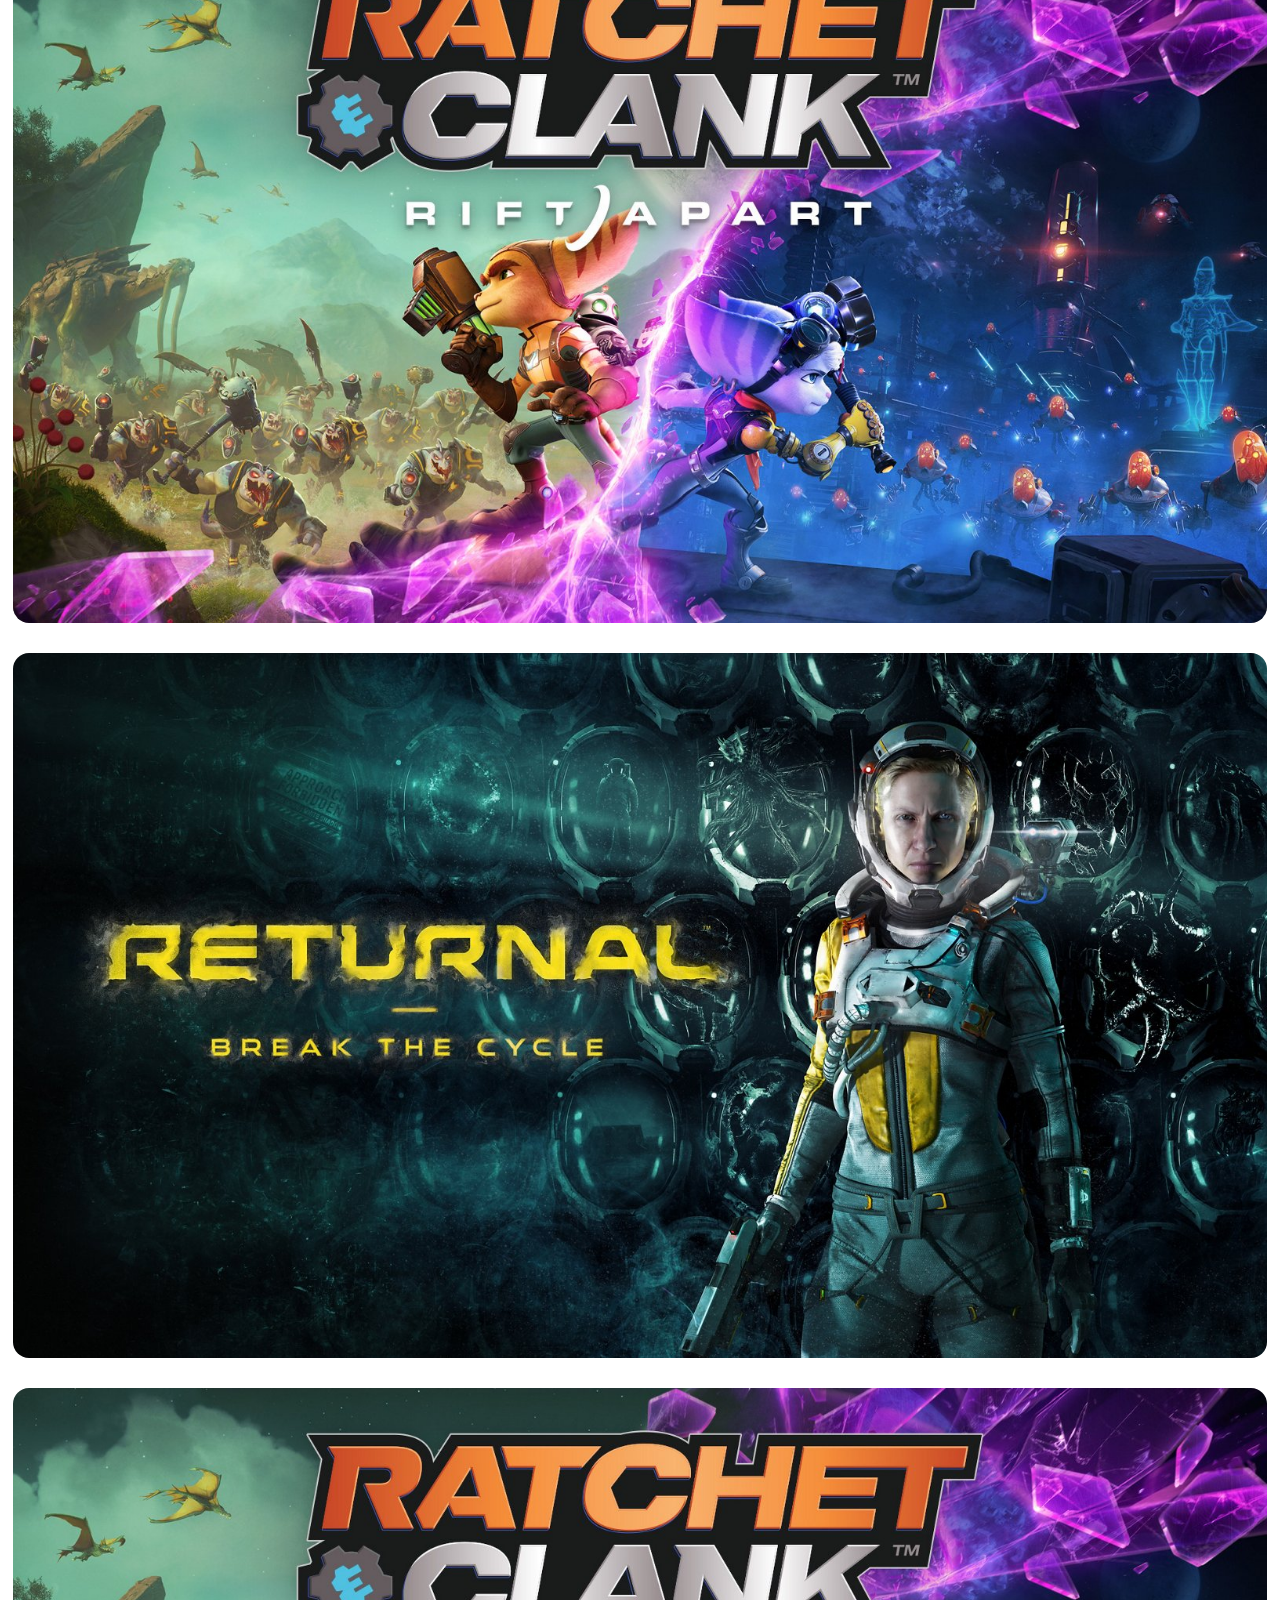
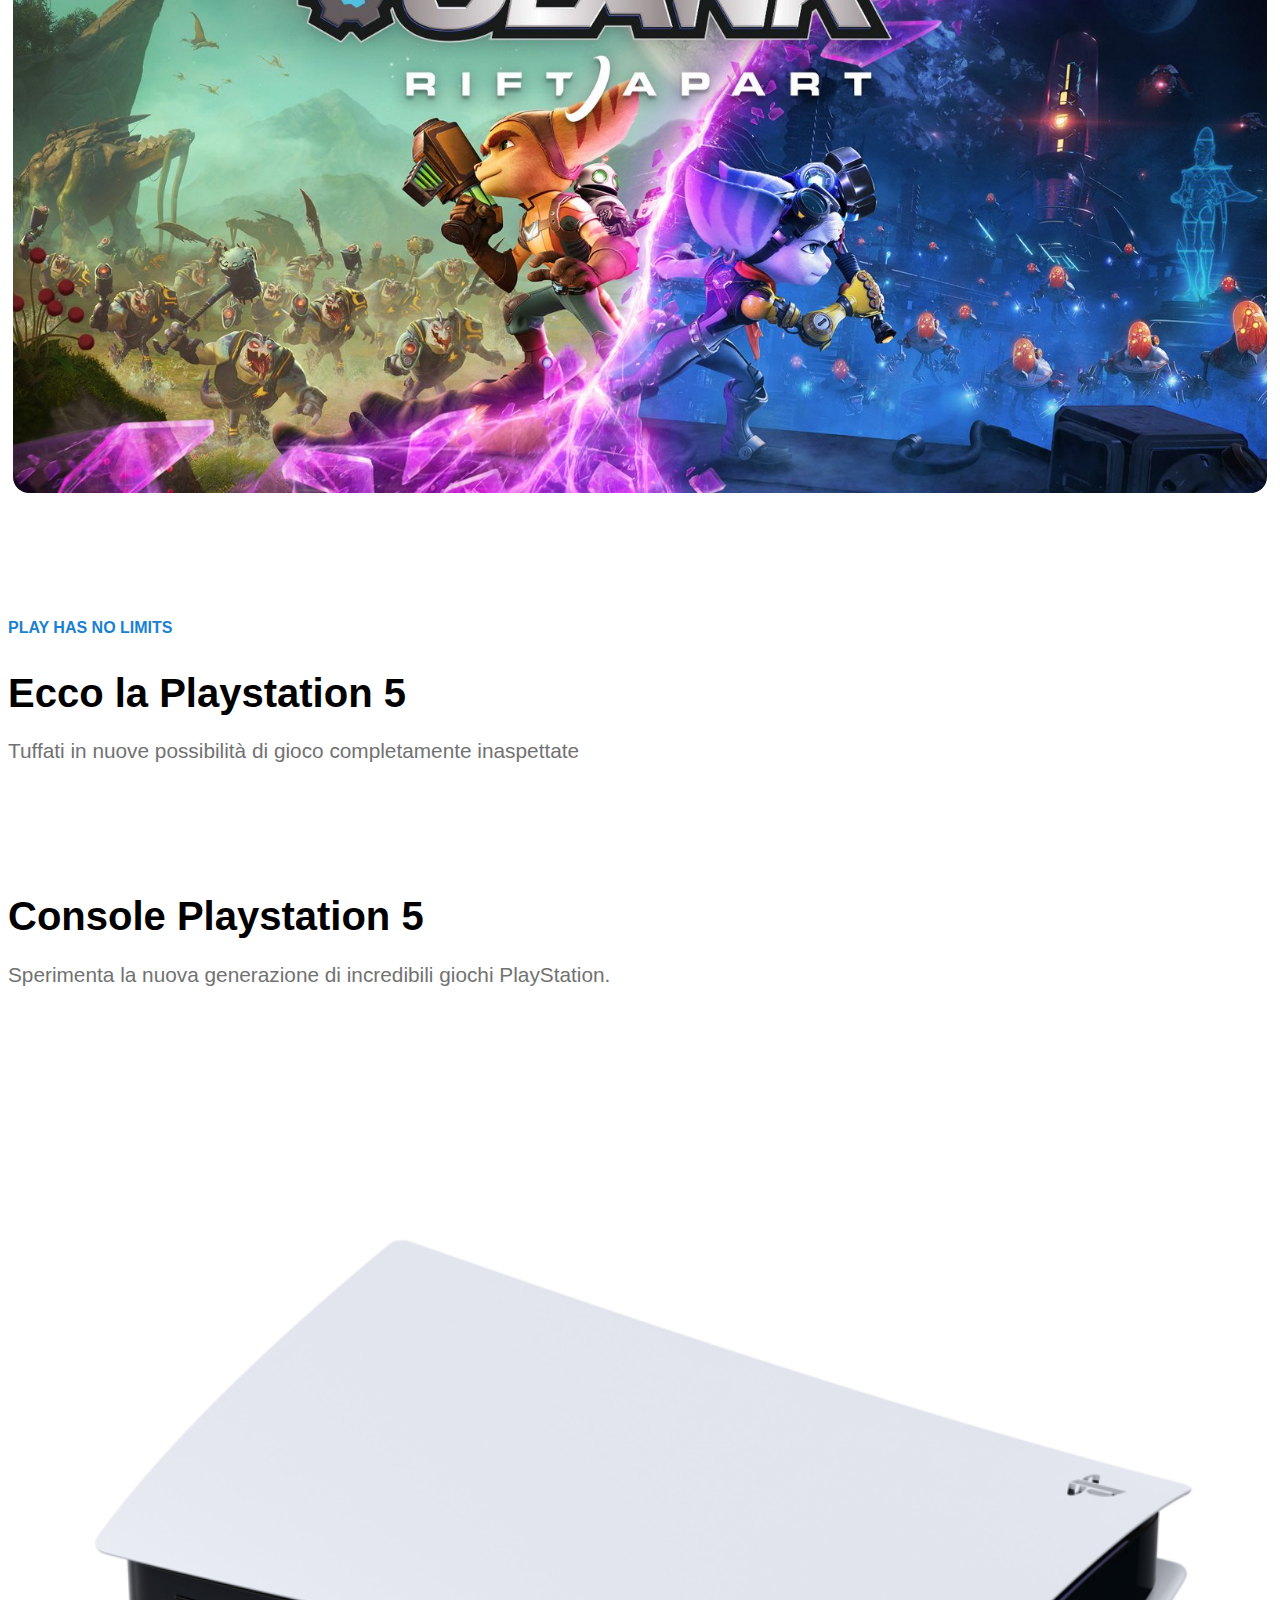
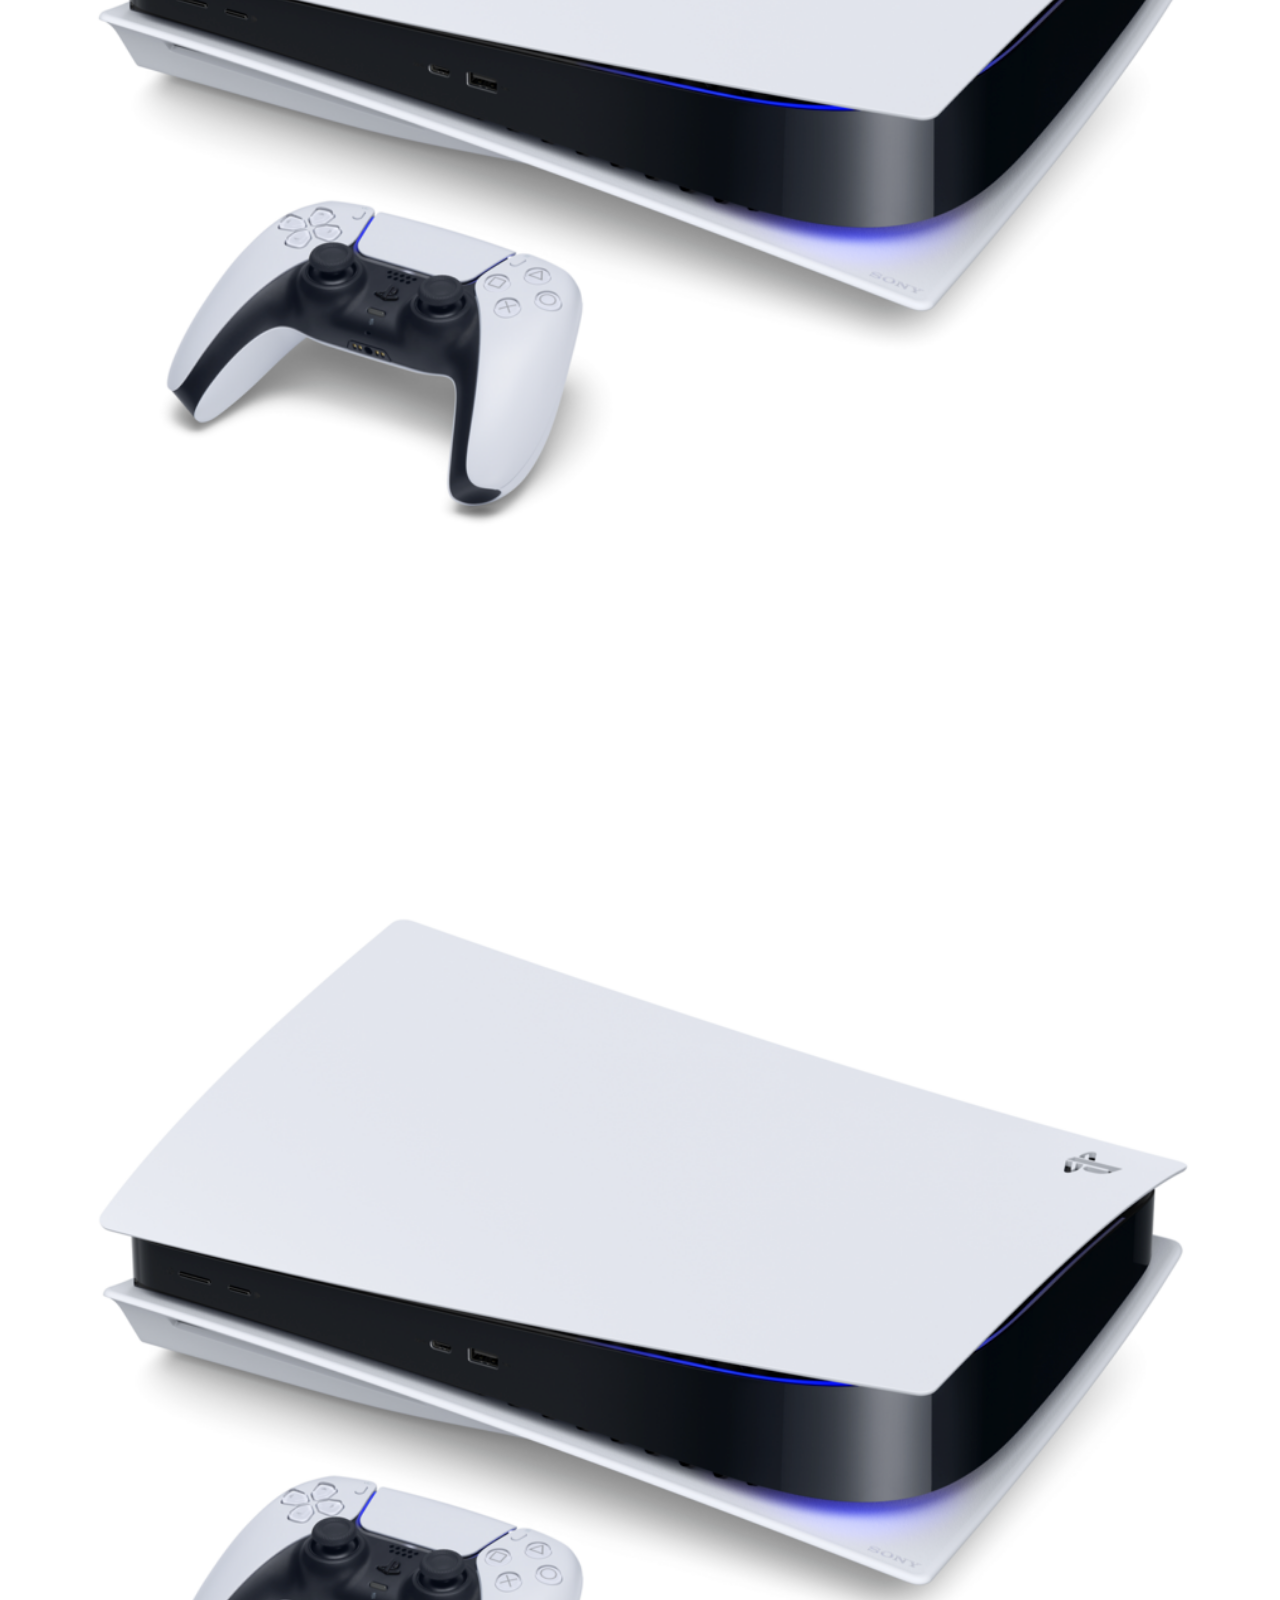
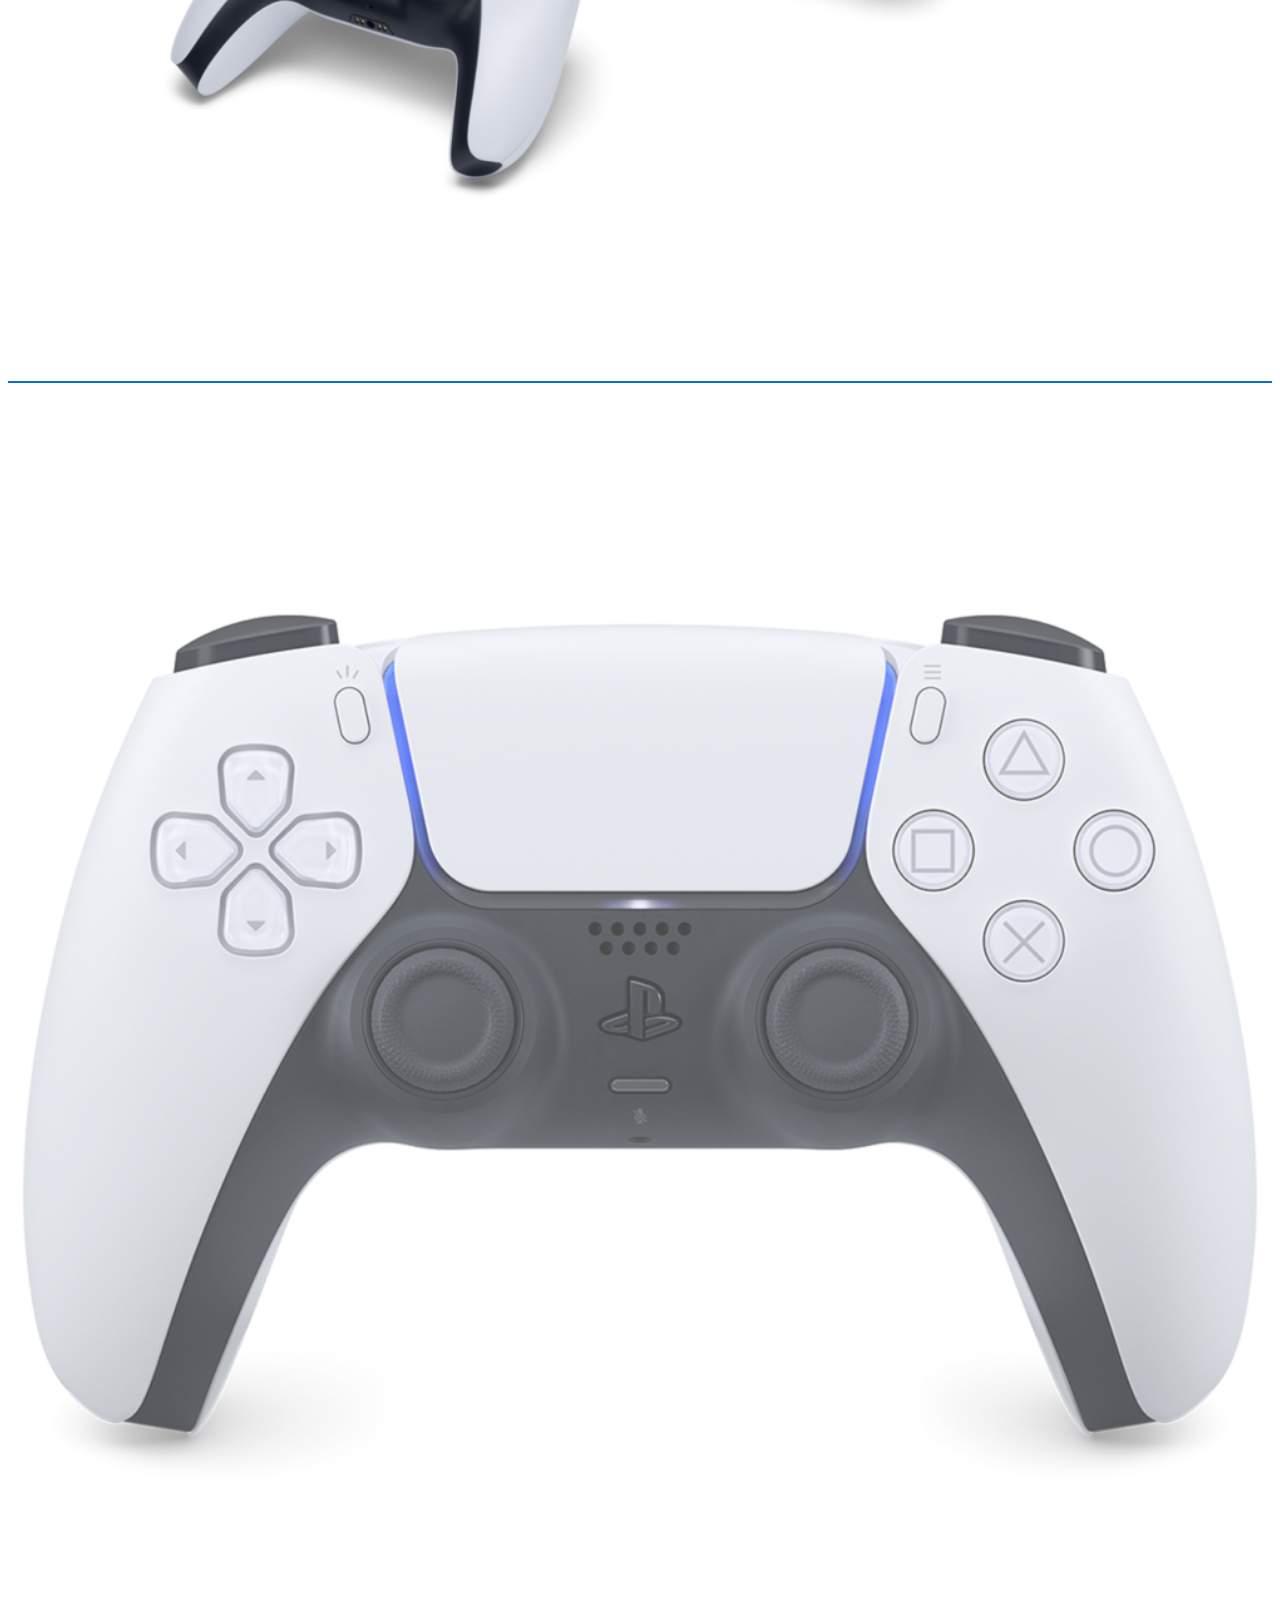
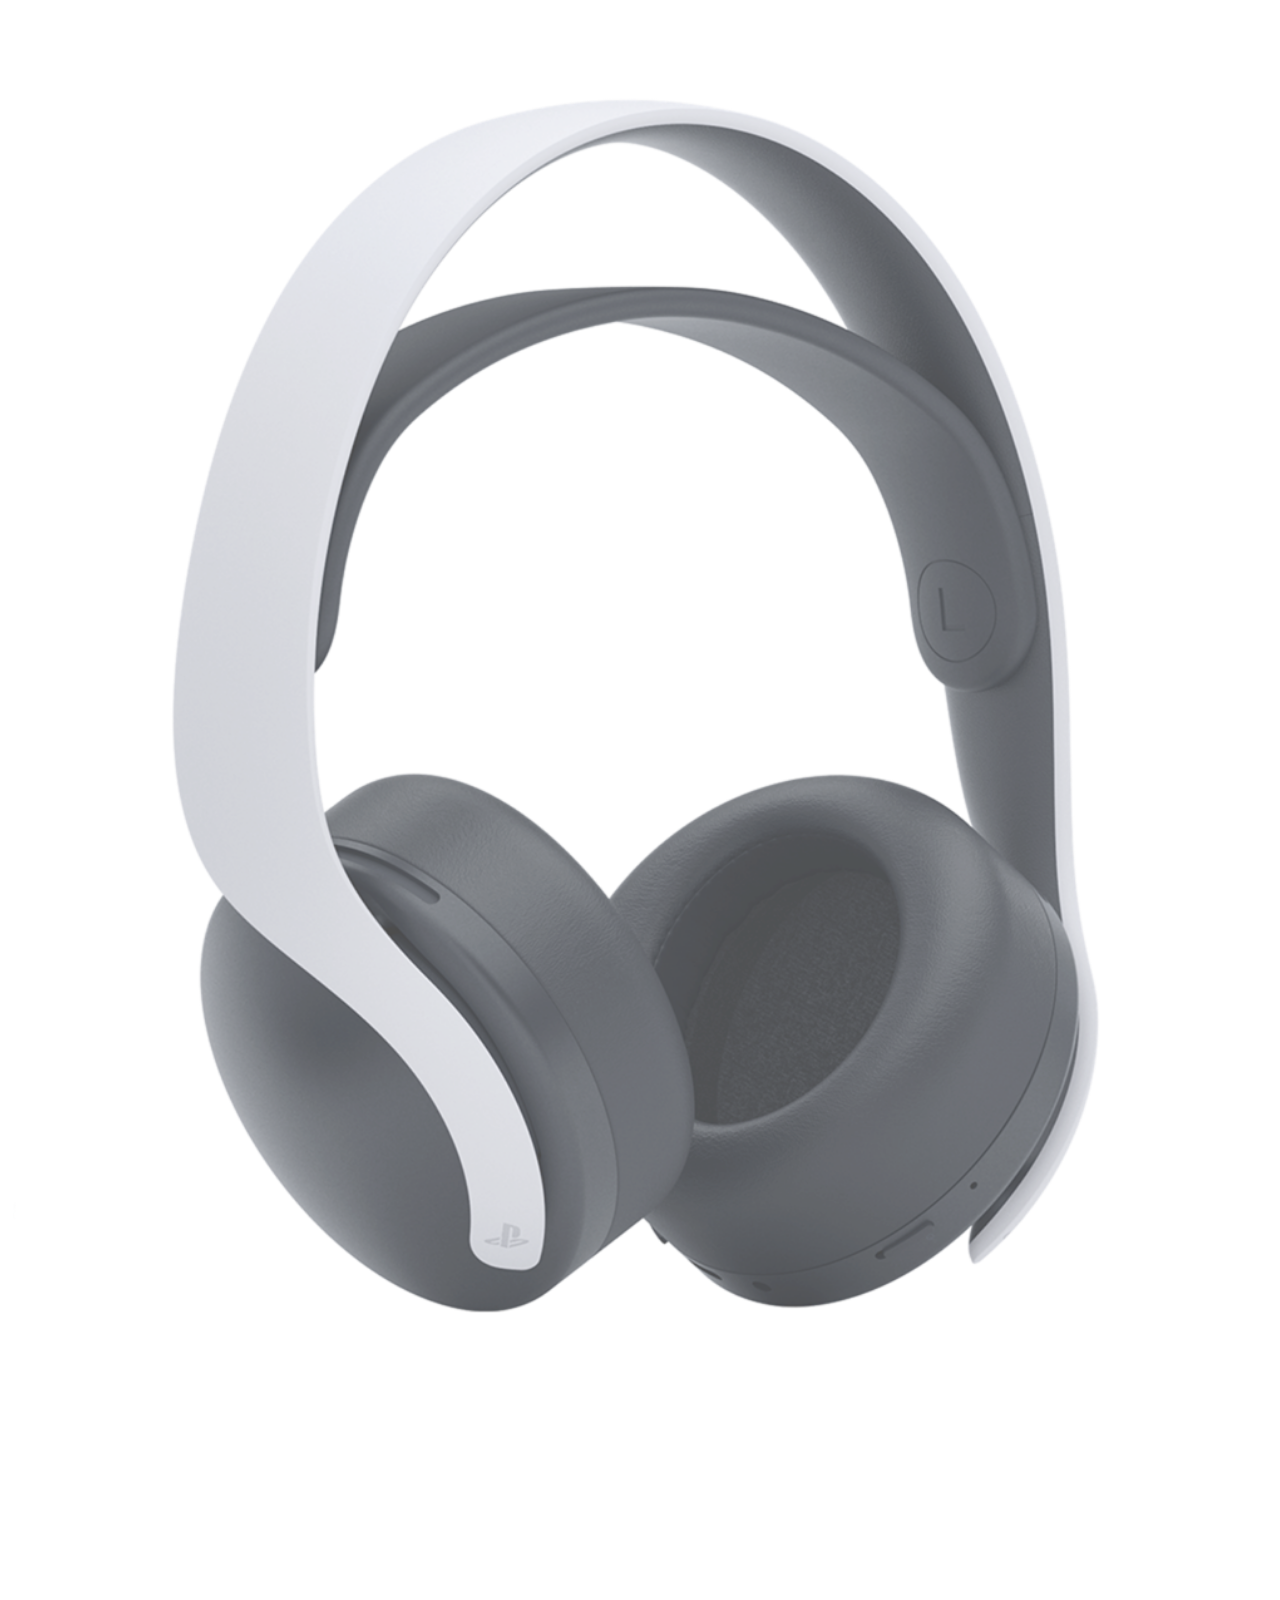
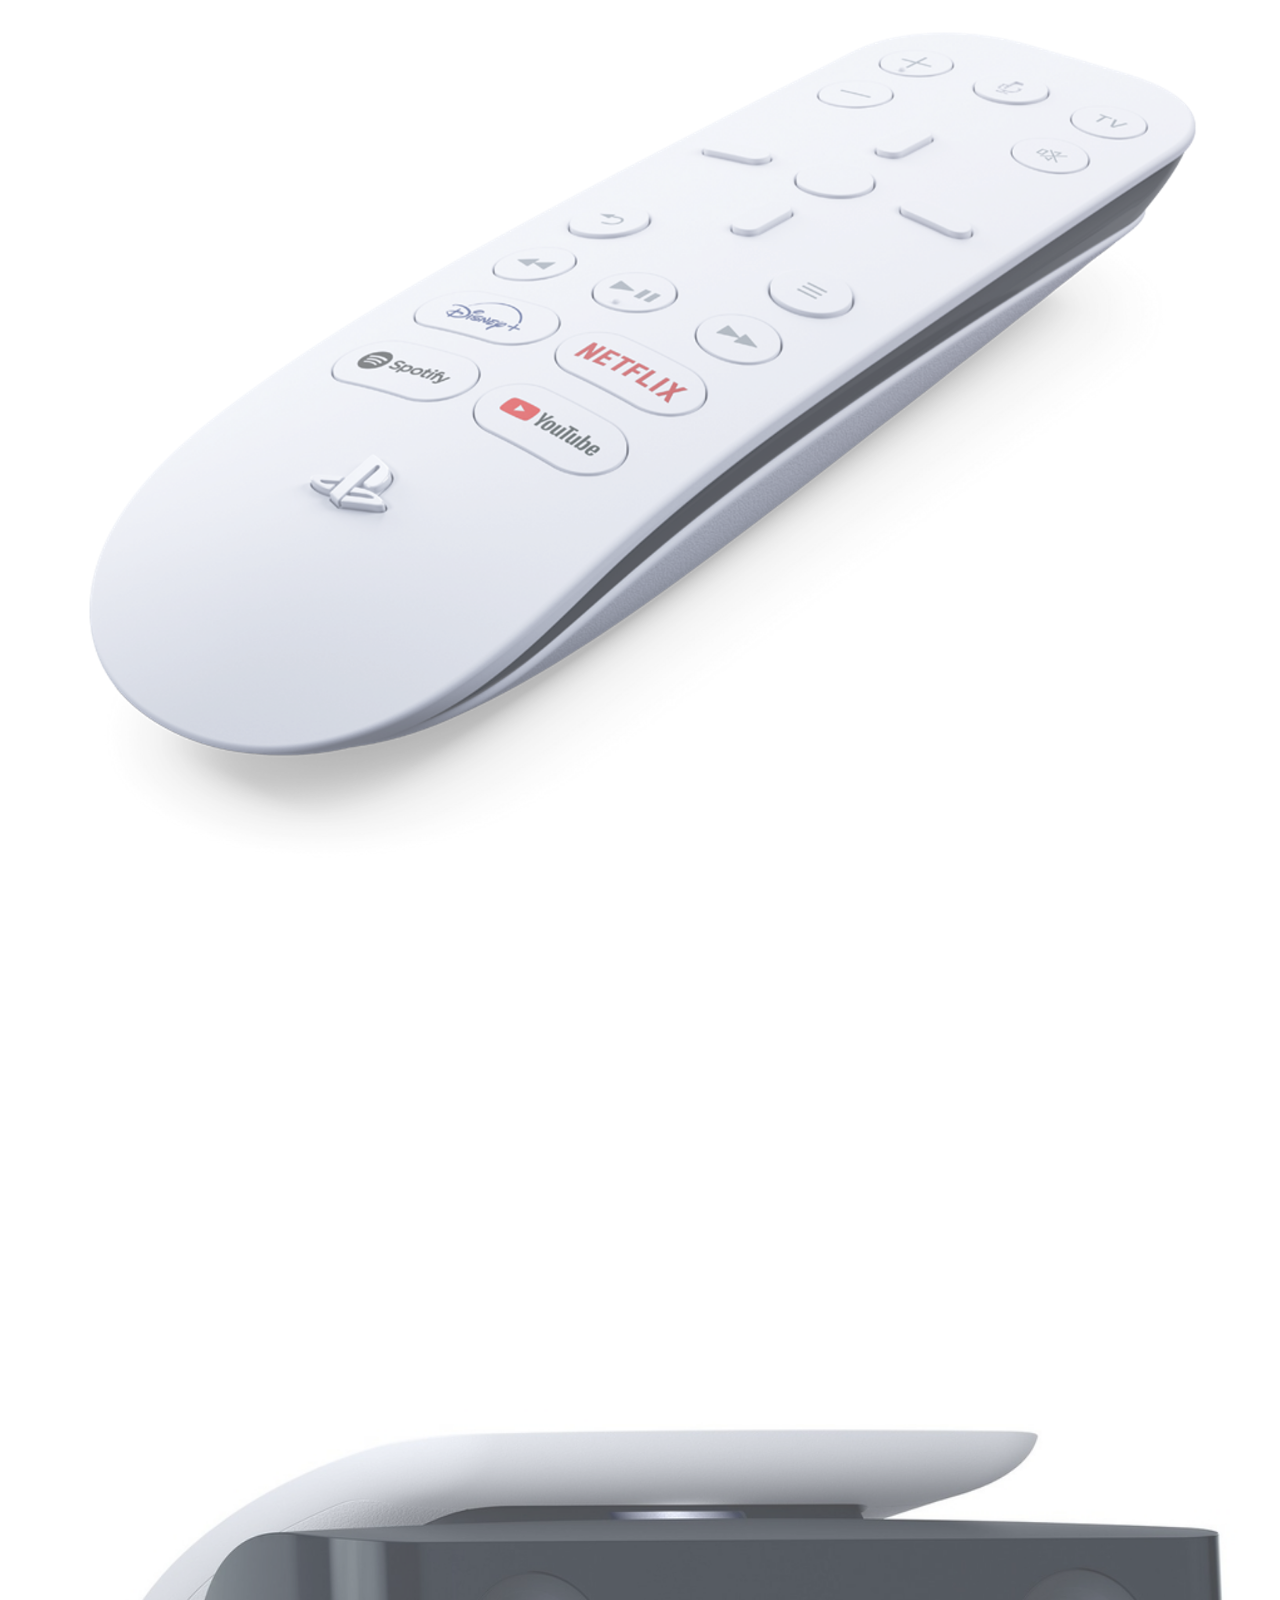
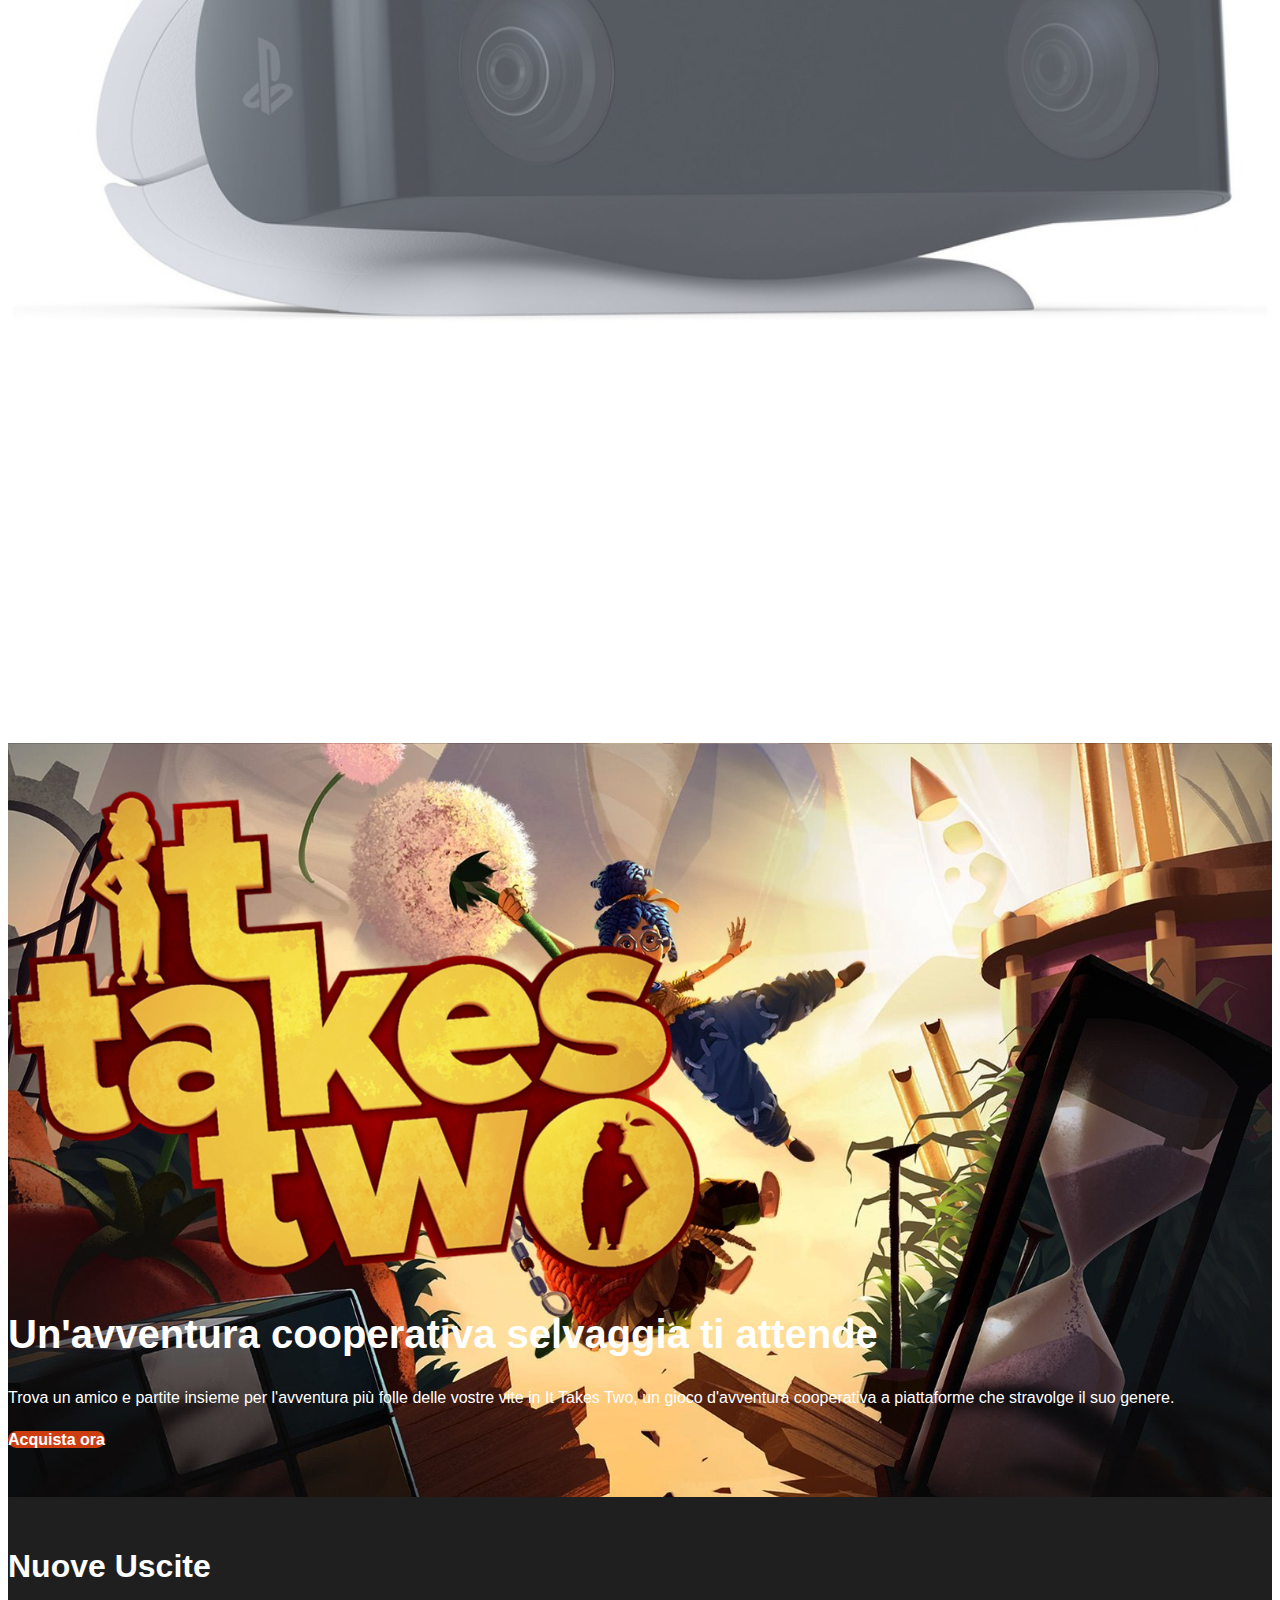
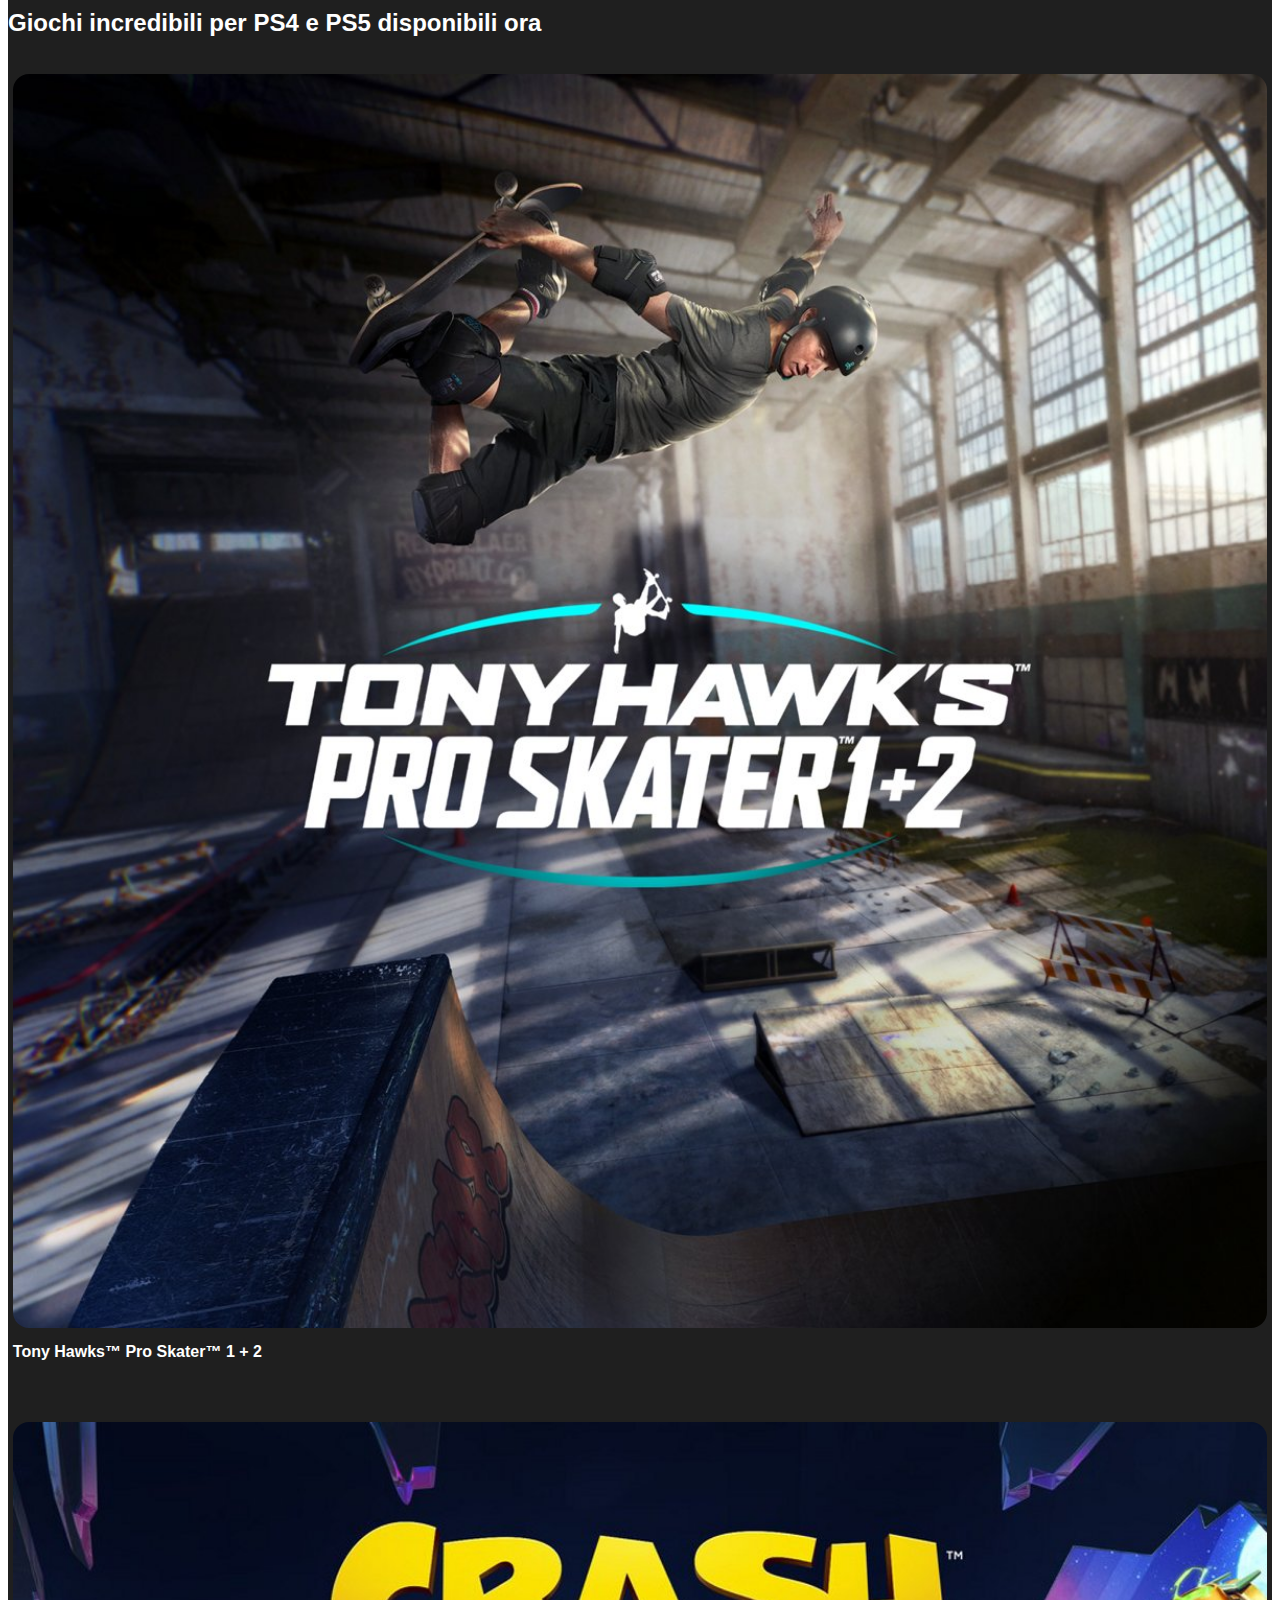
==== commit 277bc080: "SECTIONS PS Now and PS Plus completed" ====
--- a/index.html
+++ b/index.html
@@ -297,9 +297,10 @@
                             <div class="card-body">
                             <h5 class="card-title">Un'avventura cooperativa selvaggia ti attende</h5>
                             <p class="card-text">Trova un amico e partite insieme per l'avventura più folle delle vostre vite in It Takes Two, un gioco d'avventura cooperativa a piattaforme che stravolge il suo genere.</p>
-                            <a href="#" class="btn btn-danger">Acquista ora</a>
+                            <a href="#" class="btn">Acquista ora</a>
                             </div>
                         </div>                       
+                        <!-- End Card -->
 
                     </div>
                 </div>                
@@ -527,6 +528,61 @@
             </div>
         </section>
 
+        <!-- SECTION - Playstation Plus -->
+        <section id="ps-plus" class="ms_section-two-cols p-md-0">
+            <div class="container">
+                <div class="row row-cols-1 row-cols-md-2 align-items-center">
+
+                    <!-- Card -->
+                    <div class="card ms_card col-md-6">
+                        <img src="img/ps-plus-logo.png" class="card-img-top" alt="It takes two logo">
+
+                        <div class="card-body">
+                            <p class="card-text">Migliora la tua esperienza PlayStation con l'accesso a multigiocatore online, giochi mensili, sconti esclusivi e altro ancora.</p>
+                            <a href="#" class="btn">Esplora PlayStation Plus</a>
+                        </div>
+                    </div>                       
+                    <!-- End Card -->
+                    
+
+                    <!-- Image -->
+                    <div class="d-none d-md-block col-md-6">
+                        <img src="img/ps-plus-april-monthly-games-featured-image-block.png" class="card-img-top" alt="Ps Plus April">
+                    </div>
+
+                </div>
+                
+            </div>
+        </section>
+        
+        <!-- SECTION - Playstation Now -->
+        <section id="ps-now" class="ms_section-two-cols p-md-0">
+            <div class="container">
+                <div class="row row-cols-1 row-cols-md-2 align-items-center">
+
+                    <!-- Card -->
+                    <div class="card ms_card col-md-6">
+                        <img src="img/ps-now-logo-two-column.png" class="card-img-top" alt="Ps Now logo">
+
+                        <div class="card-body">
+                            <p class="card-text">Ottieni l'accesso immediato a una vastissima raccolta di oltre 800 giochi per PS4, PS3, e PS2 o PC Windows, con nuovi titoli aggiunti ogni mese.</p>
+                            <a href="#" class="btn">Esplora PlayStation Now</a>
+                        </div>
+                    </div>                       
+                    <!-- End Card -->
+                    
+
+                    <!-- Image -->
+                    <div class="d-none d-md-block col-md-6">
+                        <img src="img/ps-now-april-featured-image-block.png" class="card-img-top" alt="Ps Now April">
+                    </div>
+
+                </div>
+                
+            </div>
+        </section>
+        
+
     </main>
 
     <!-- FOOTER -->
--- a/css/style.css
+++ b/css/style.css
@@ -28,13 +28,18 @@
 .ms_section-grid {
     padding: 1.5rem 0;
 }
-
+.ms_section-two-cols {
+    padding: 3rem 0;
+}
 
 /* COMMON - MS Card */
 .ms_card {
     background-color: transparent;
     border: none;
 }
+.ms_card .card-img-top {
+    width: 60%;
+}
 .ms_card .card-title {
     font-size: 2.5rem;
     margin: 2rem 0;
@@ -43,13 +48,13 @@
     padding: 0;
 }
 .ms_card .card-body .card-text {
-    margin-bottom: 1.5rem;
+    margin: 1.5rem 0;
 }
 .ms_card .card-body .btn {
     border-radius: 1.5rem;
     font-weight: 600;
-}
-
+    color: white;
+}
 
 /* COMMON - PC Card */
 .pc-card {
@@ -100,9 +105,6 @@
 }
 .ms_section_hero .ms_card .card-body .btn {
     background-color: #cd3d0f;
-}
-.ms_section_hero .ms_card .card-img-top {
-    width: 60%;
 }
 
 
@@ -188,6 +190,7 @@
     margin-bottom: 0;
 }
 
+
 /* SECTION - Info Playstation 5 */
 #info-ps5 {
     padding-bottom: 0;
@@ -195,6 +198,7 @@
 #info-ps5 .ms_heading {
     margin-bottom: 0;
 }
+
 
 /* SECTION - Devices */
 #devices {
@@ -233,9 +237,34 @@
 #explore-ps .ms_card {
     margin-bottom: 3rem;
 }
-
+#explore-ps .ms_card .card-img-top {
+    width: 100%;
+}
 #explore-ps .ms_card .ms_heading {
     margin-bottom: 0;
+}
+
+
+/* SECTION - Playstation Plus */
+#ps-plus {
+    background-color: #bebcbb;
+}
+#ps-plus .ms_card .card-body .btn {
+    background-color: #d9dadc;
+    border-color: #d9dadc;
+    color: #3066e6;
+}
+
+
+/* SECTION - Playstation Now */
+#ps-now {
+    background-color: #161c3b;
+    color: white;
+}
+#ps-now .ms_card .card-body .btn {
+    background-color: white;
+    border-color: white;
+    color: black;
 }
 
 
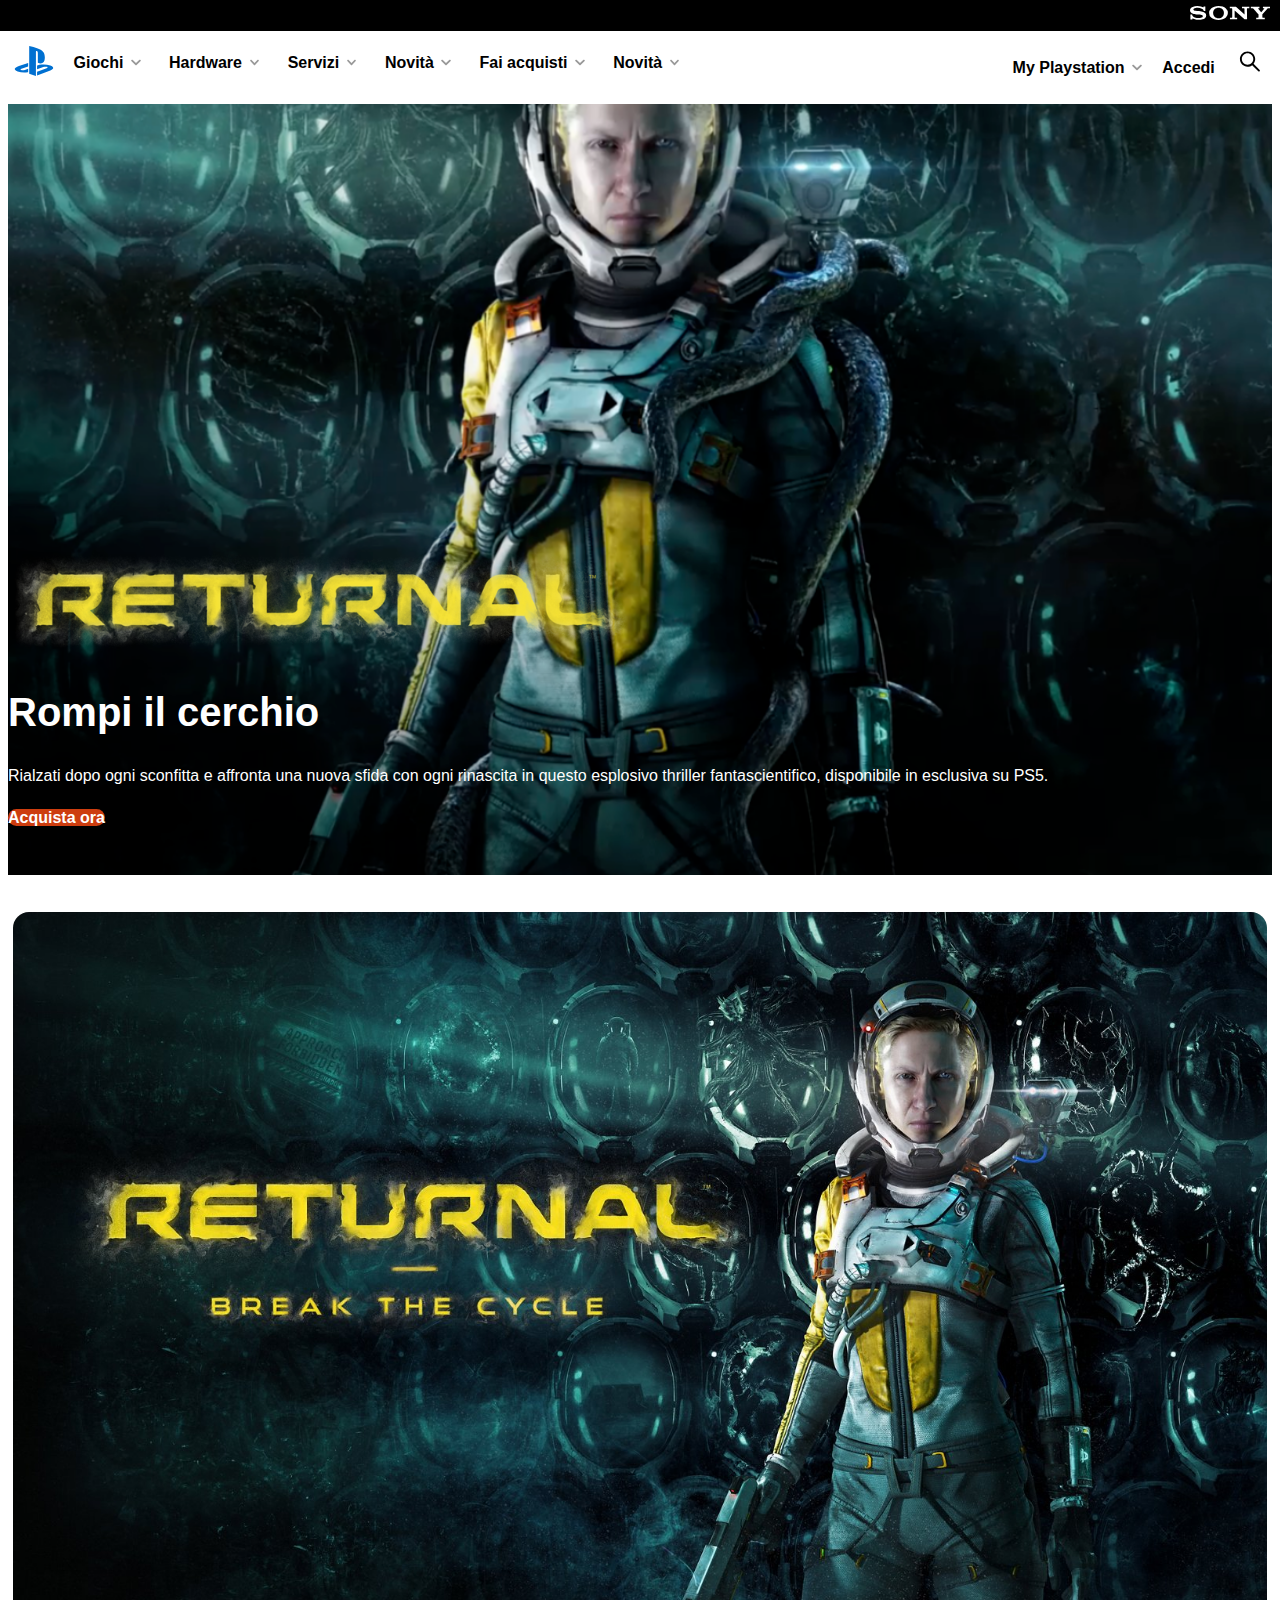
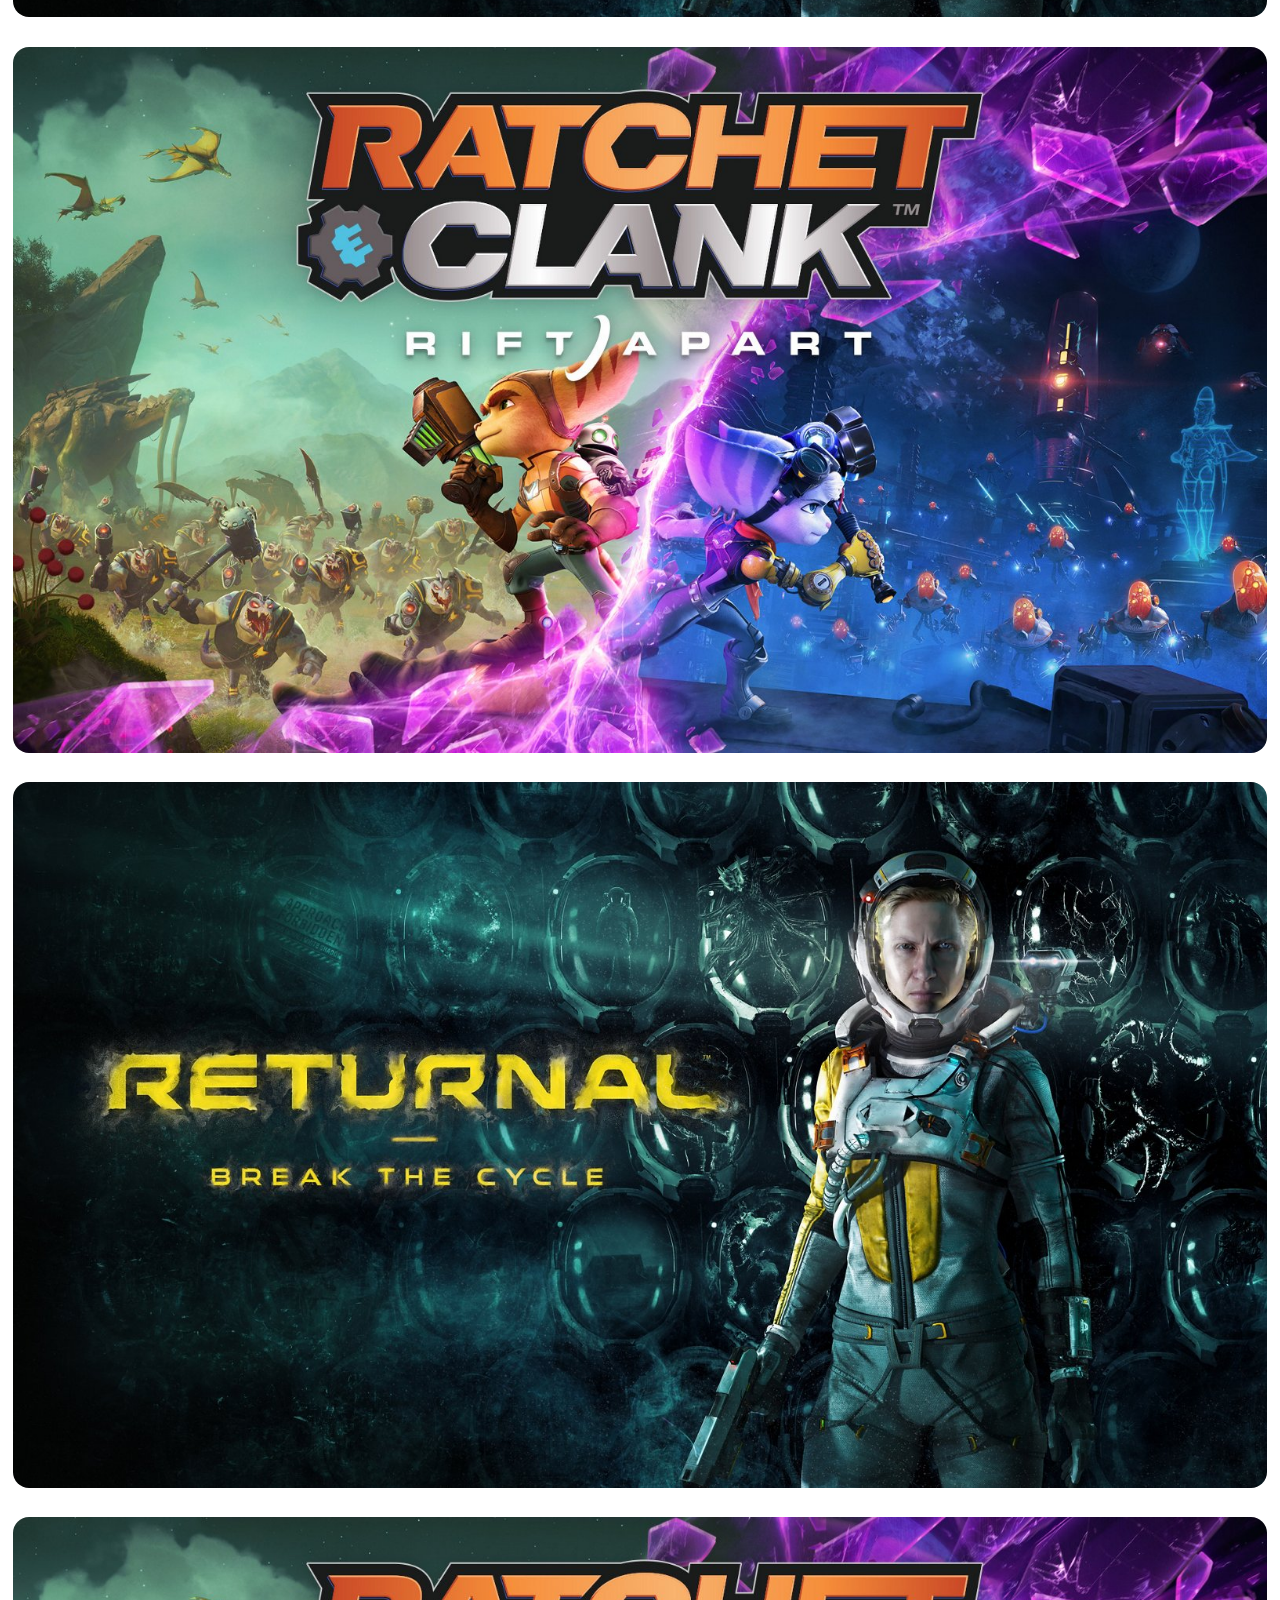
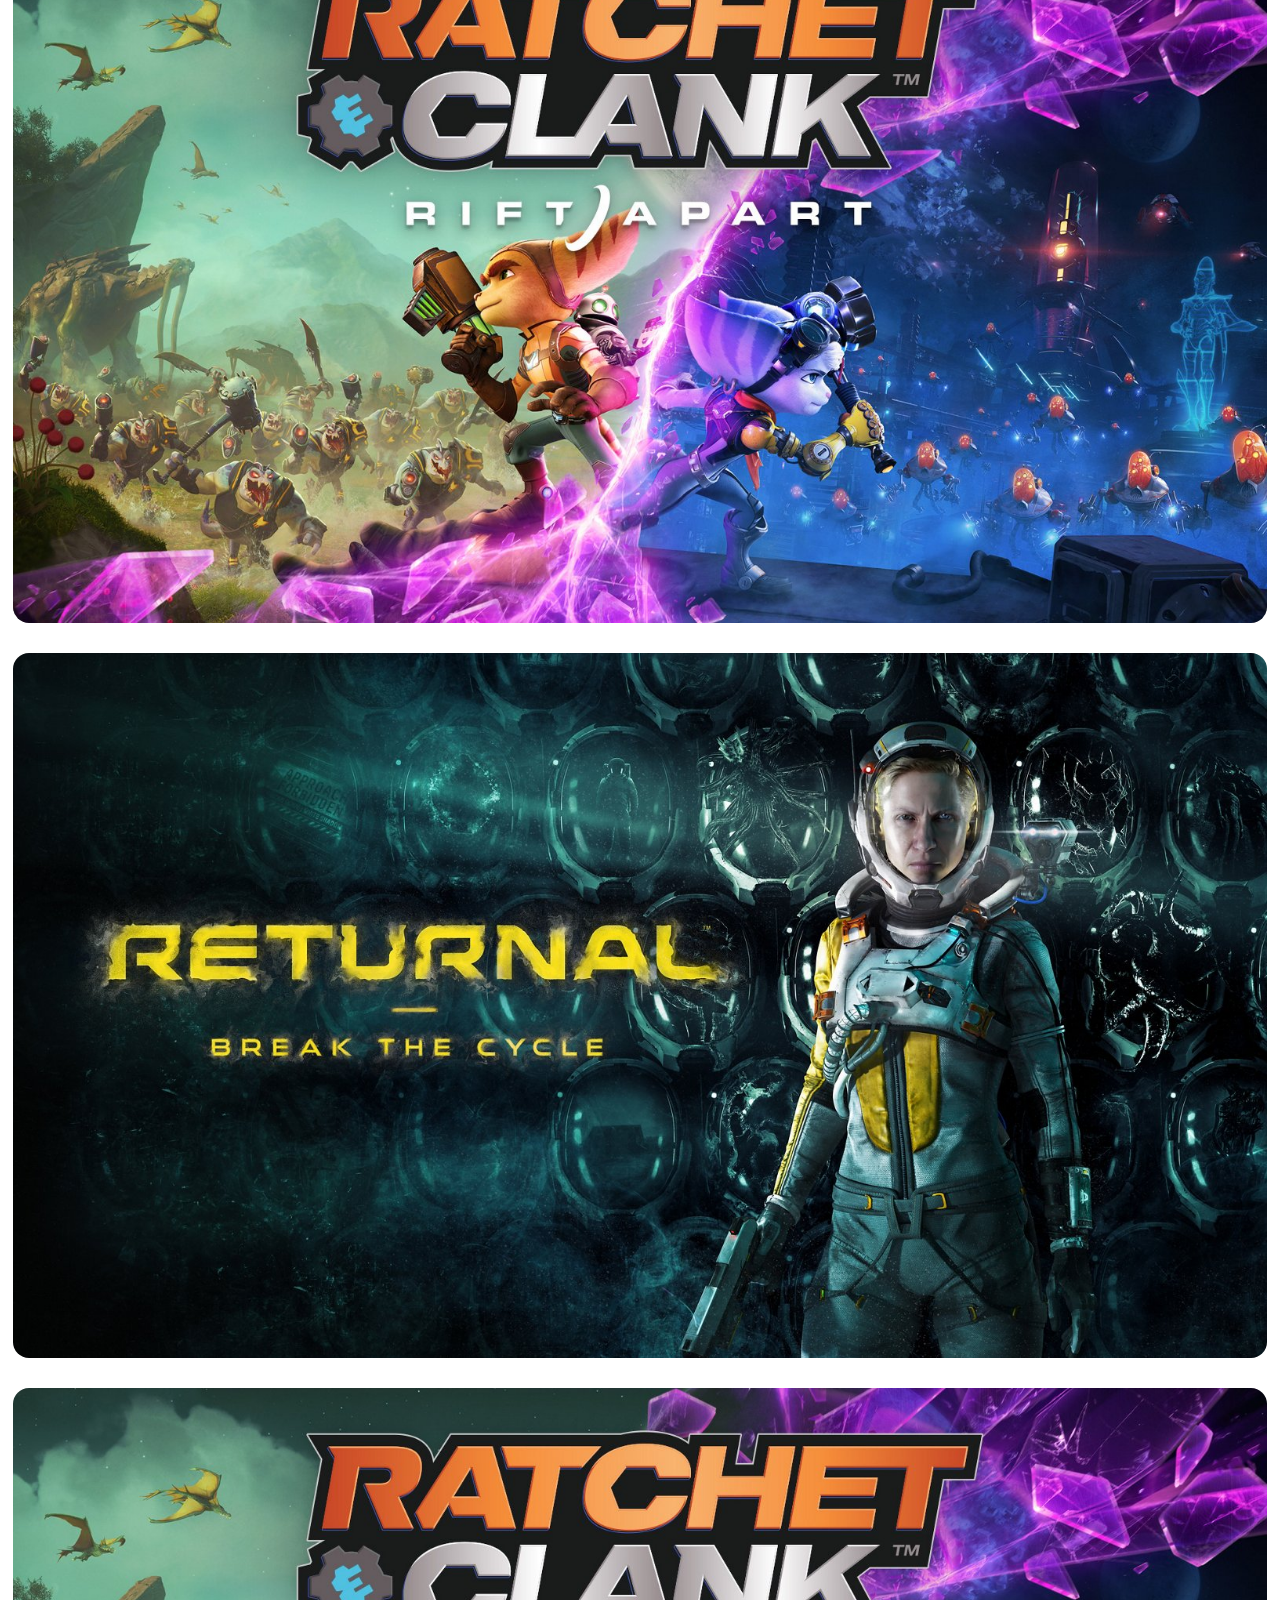
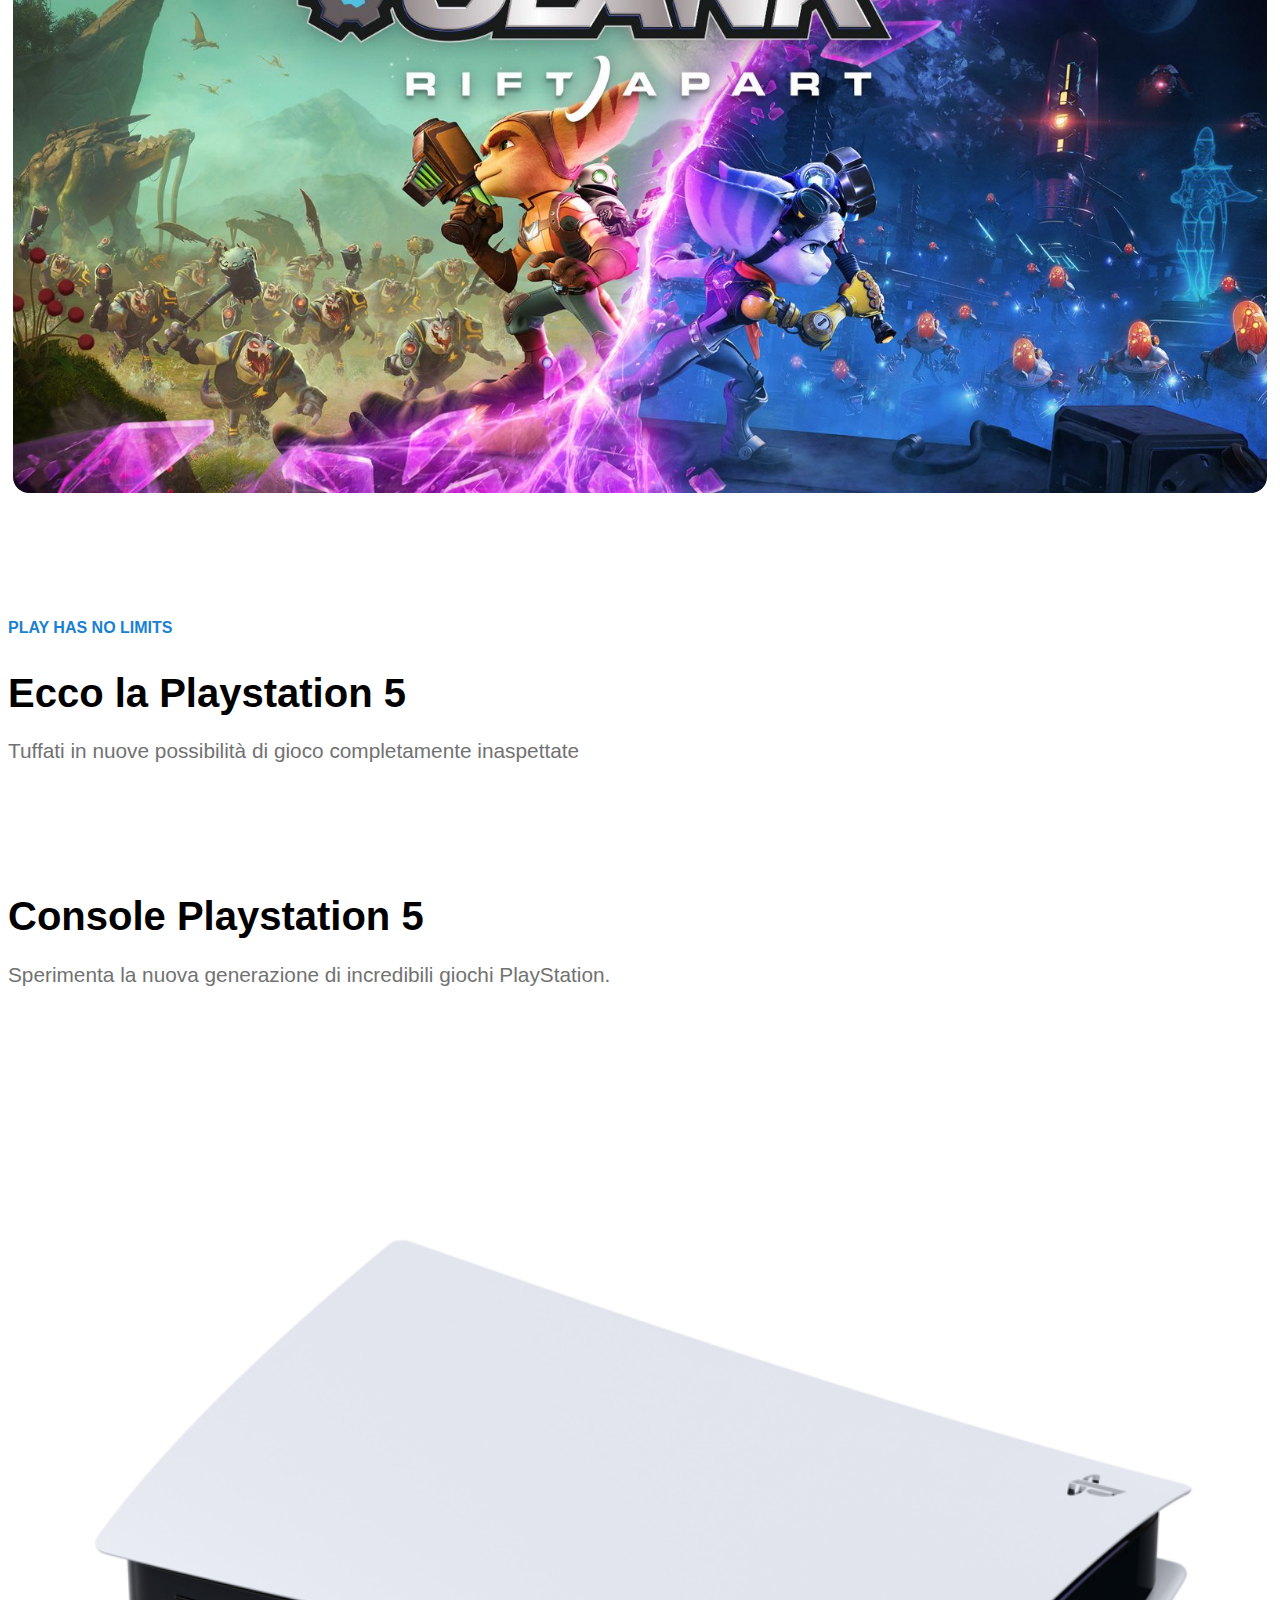
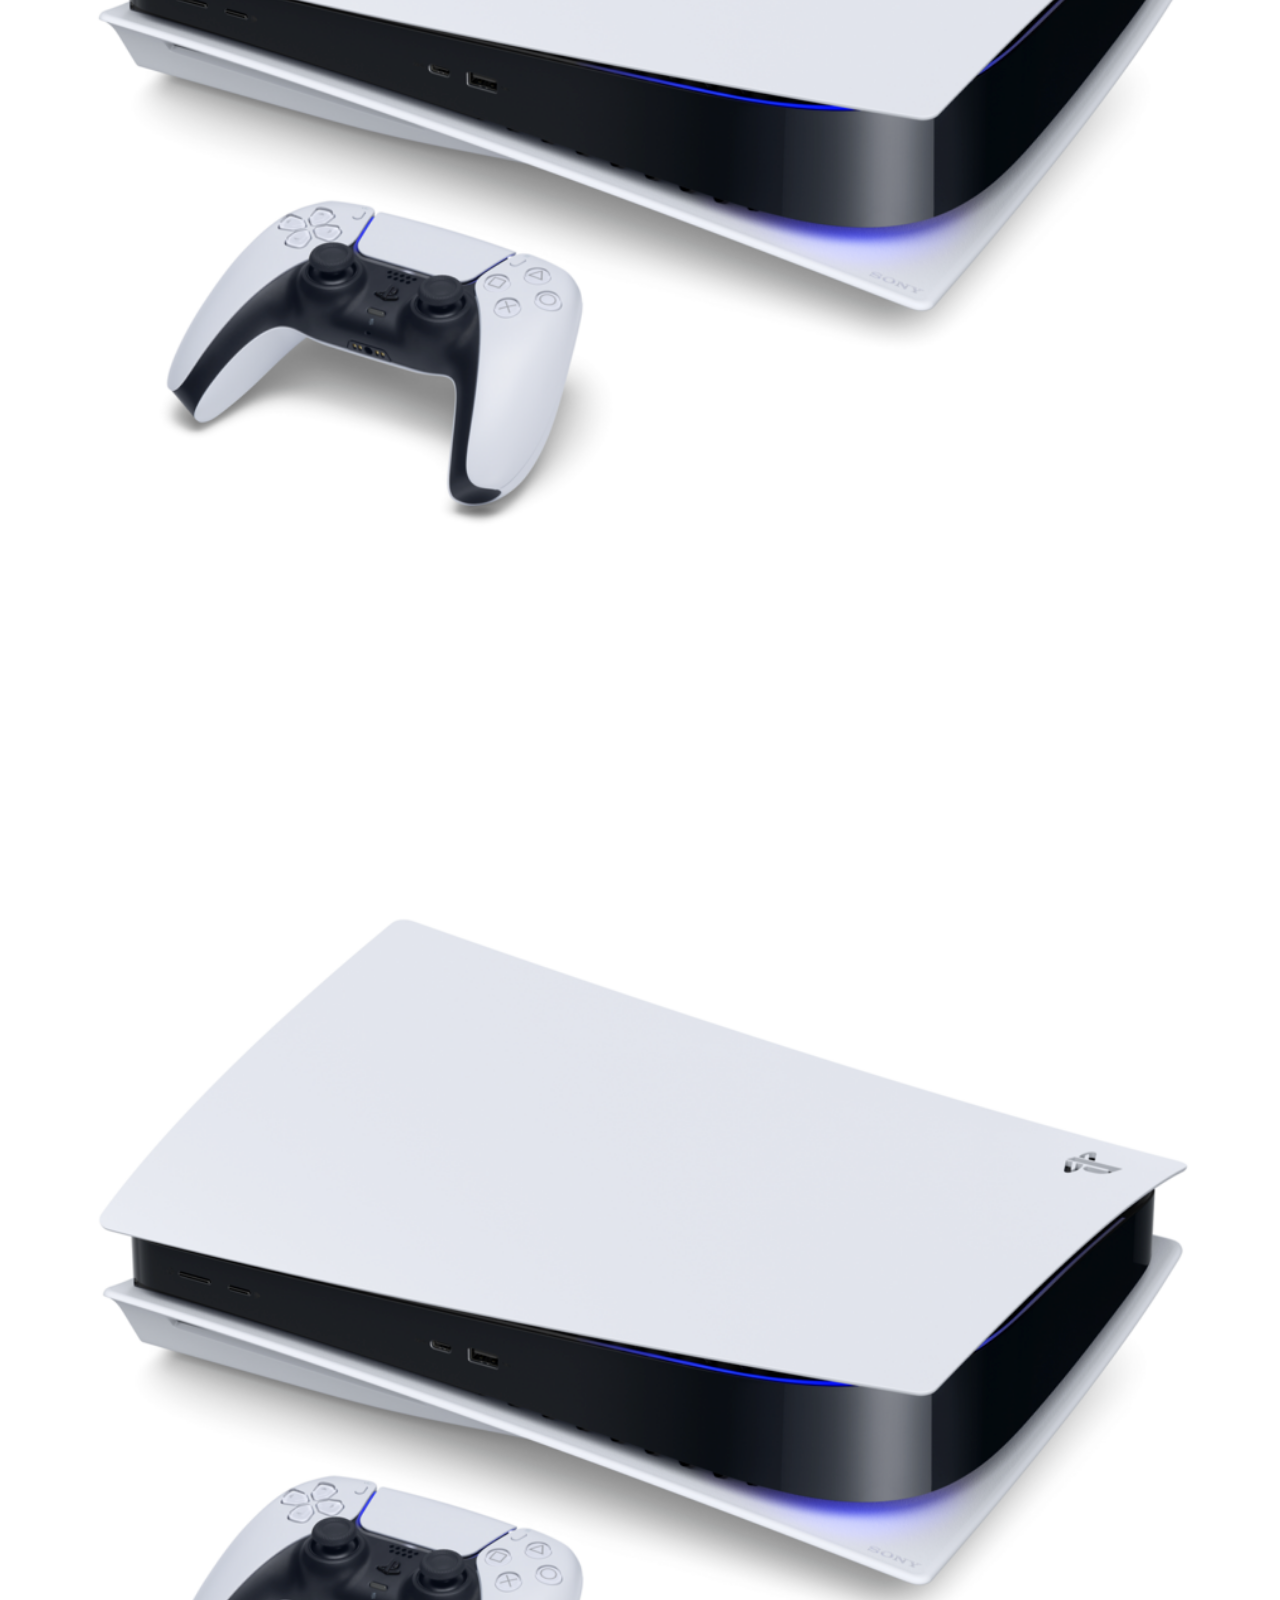
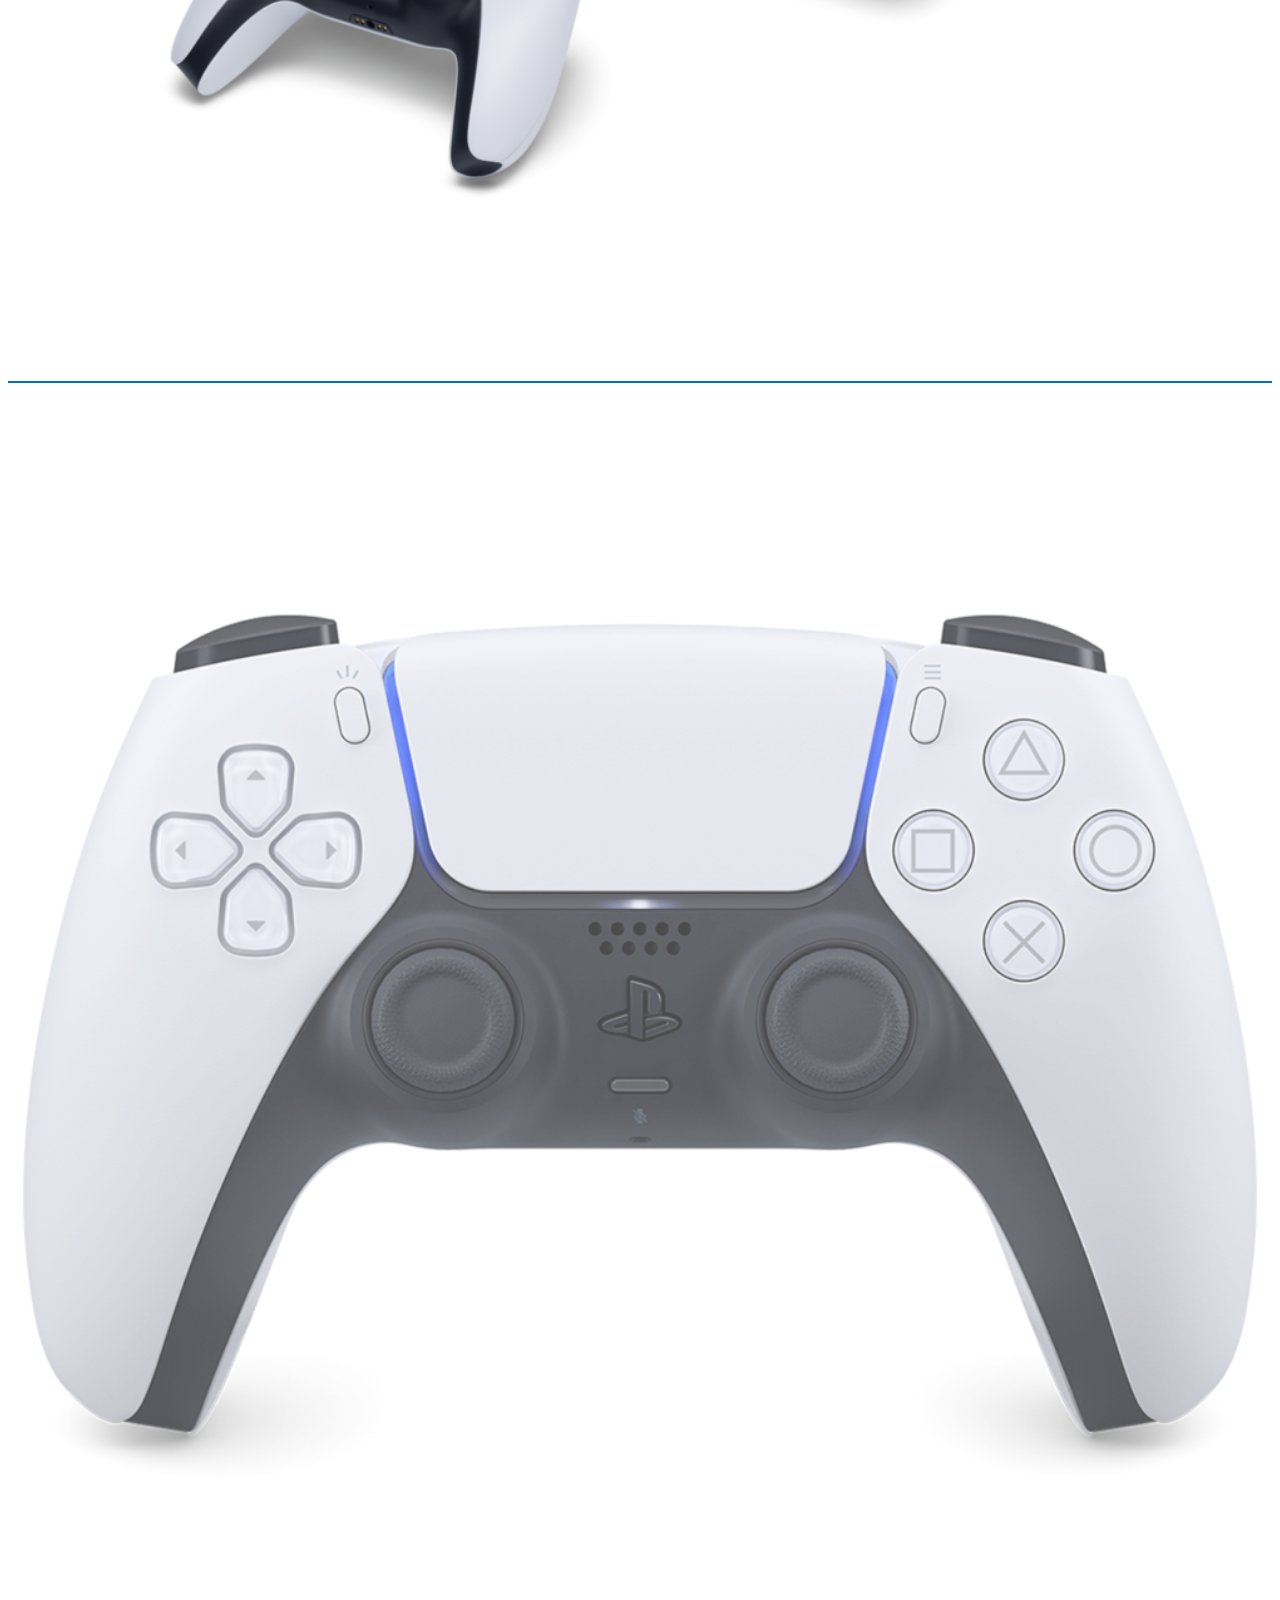
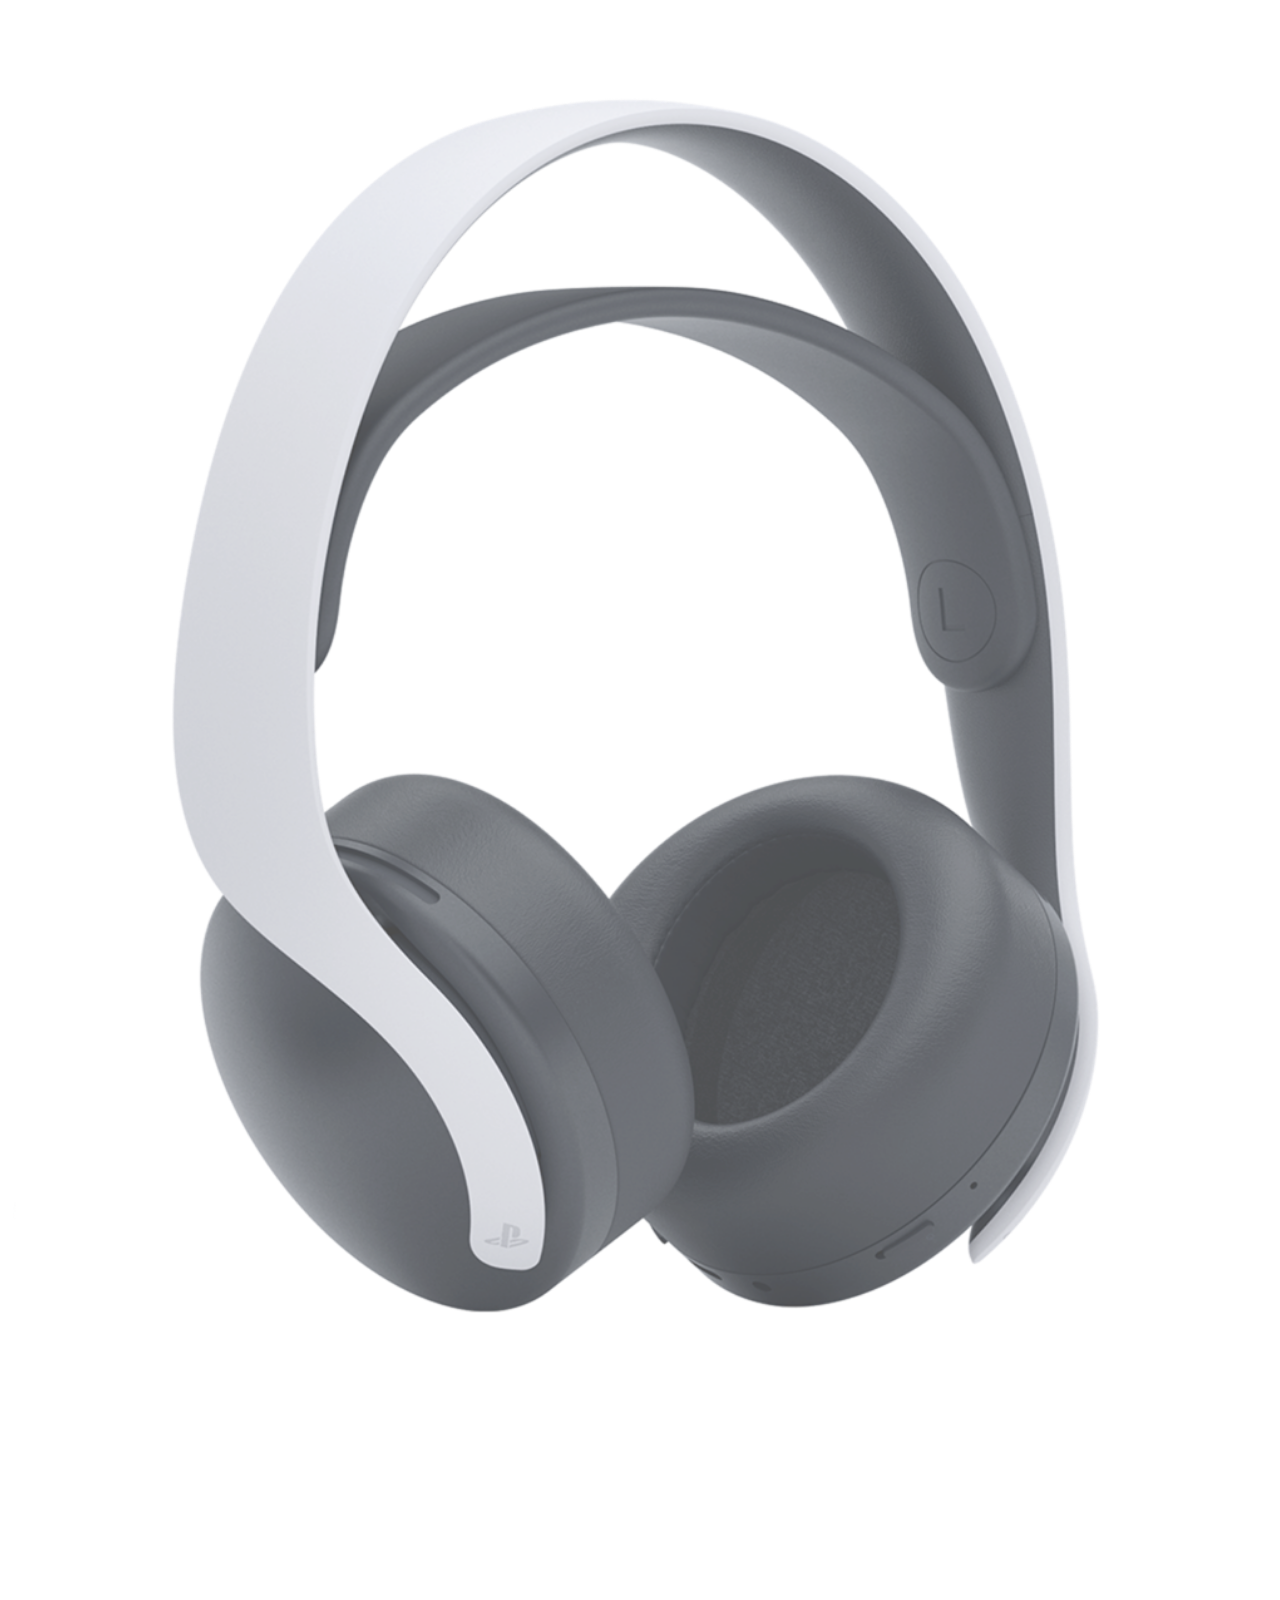
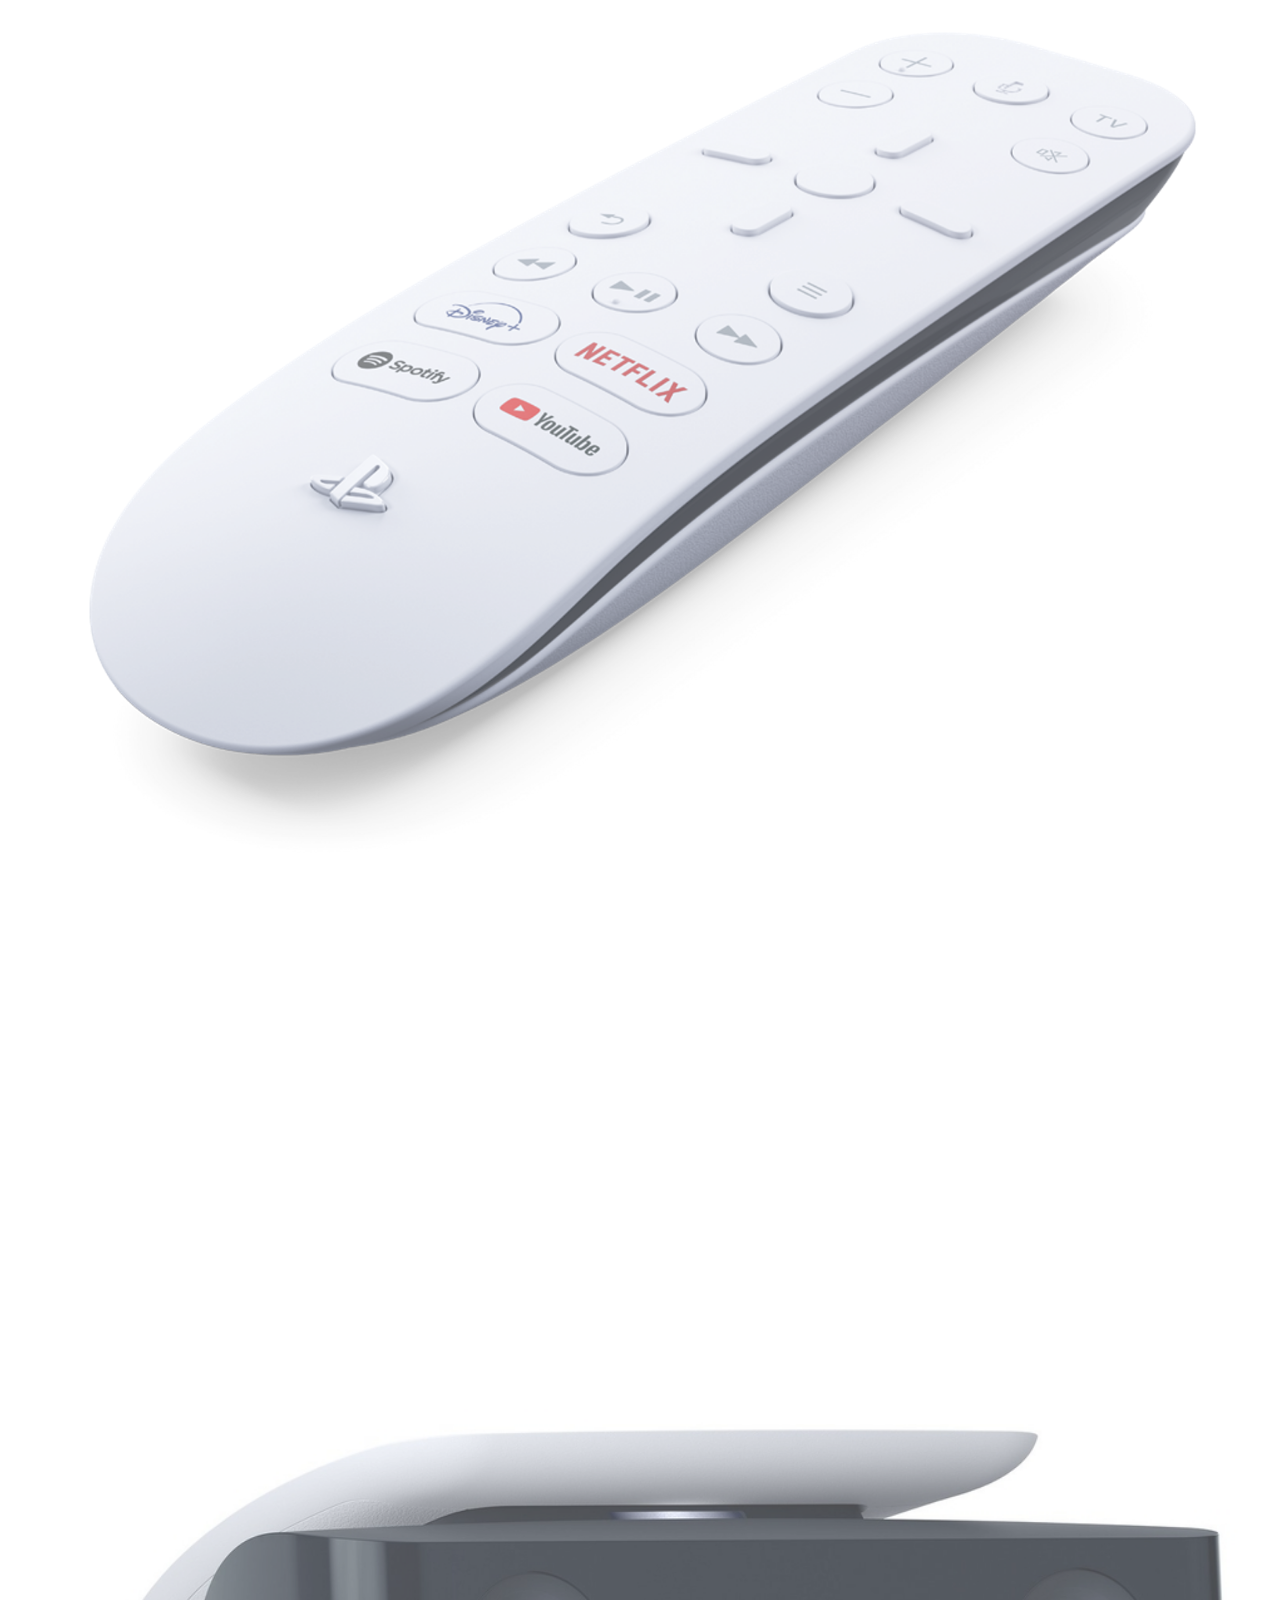
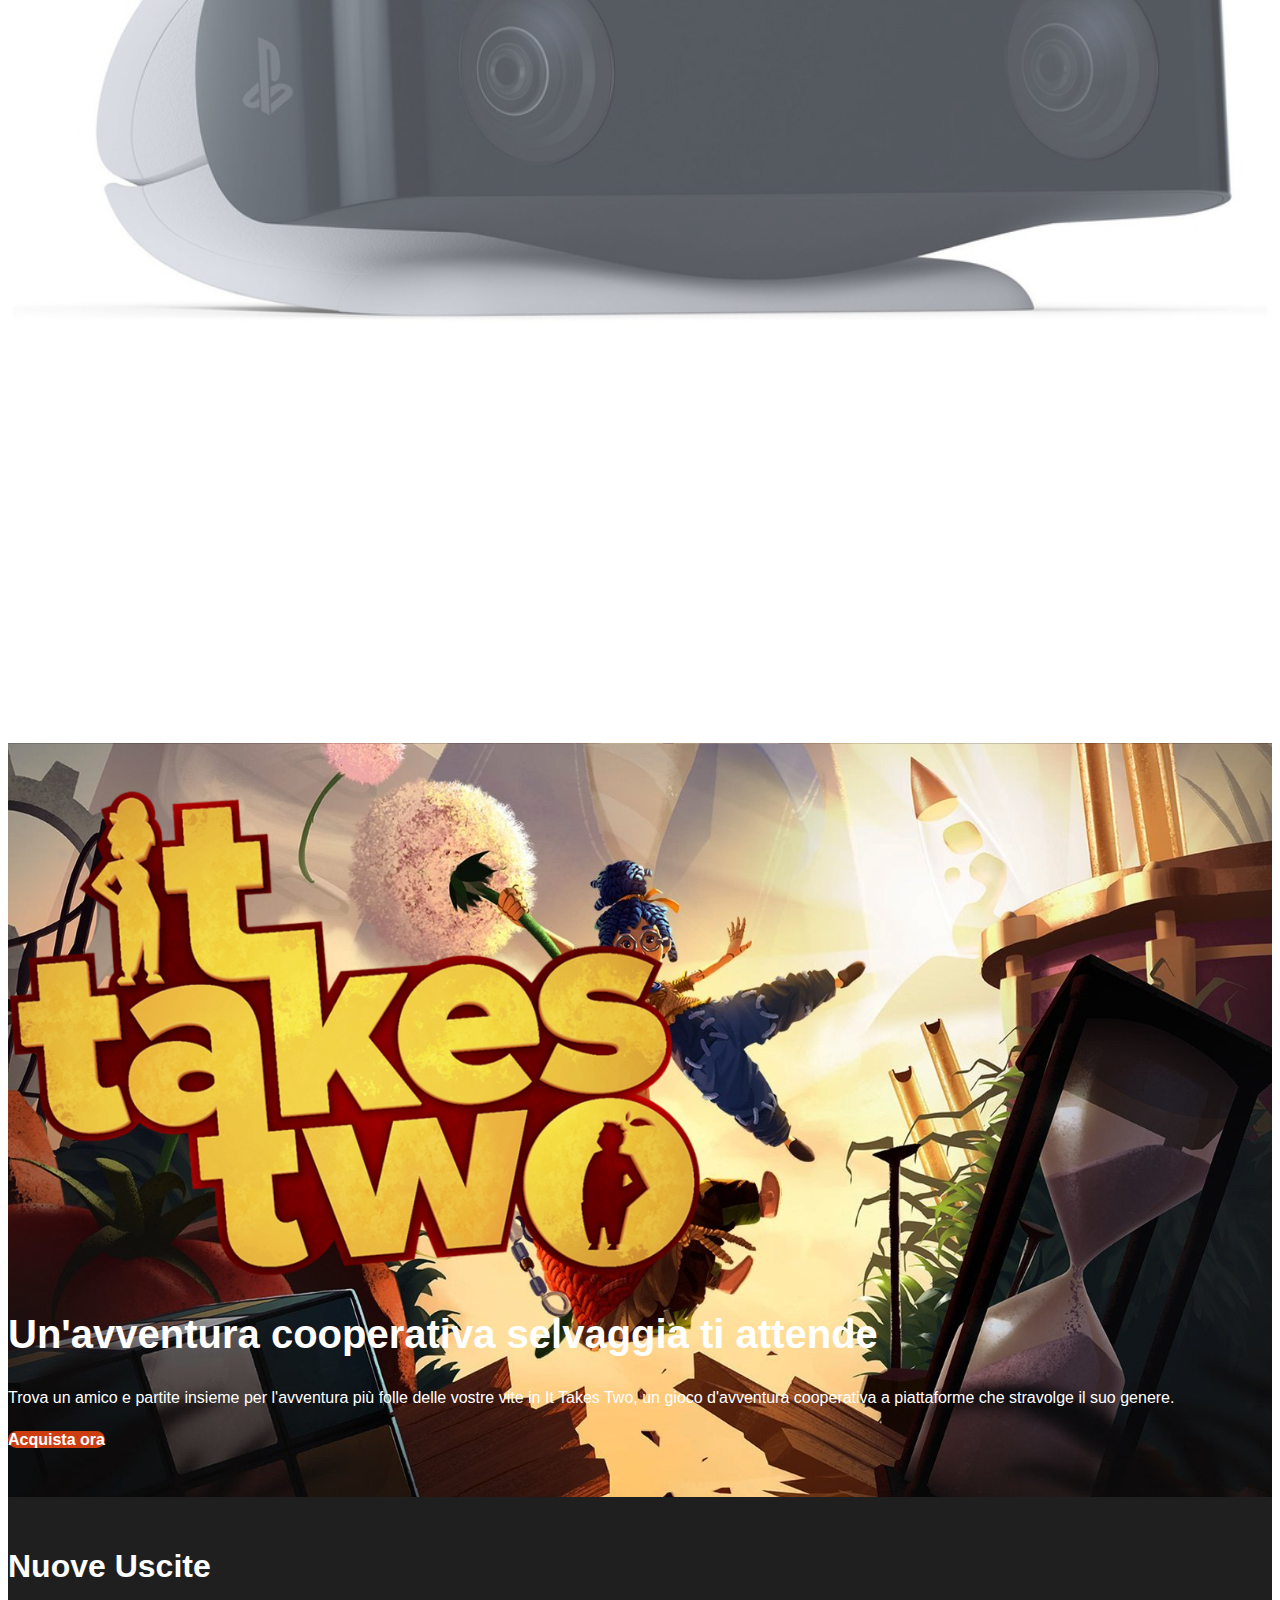
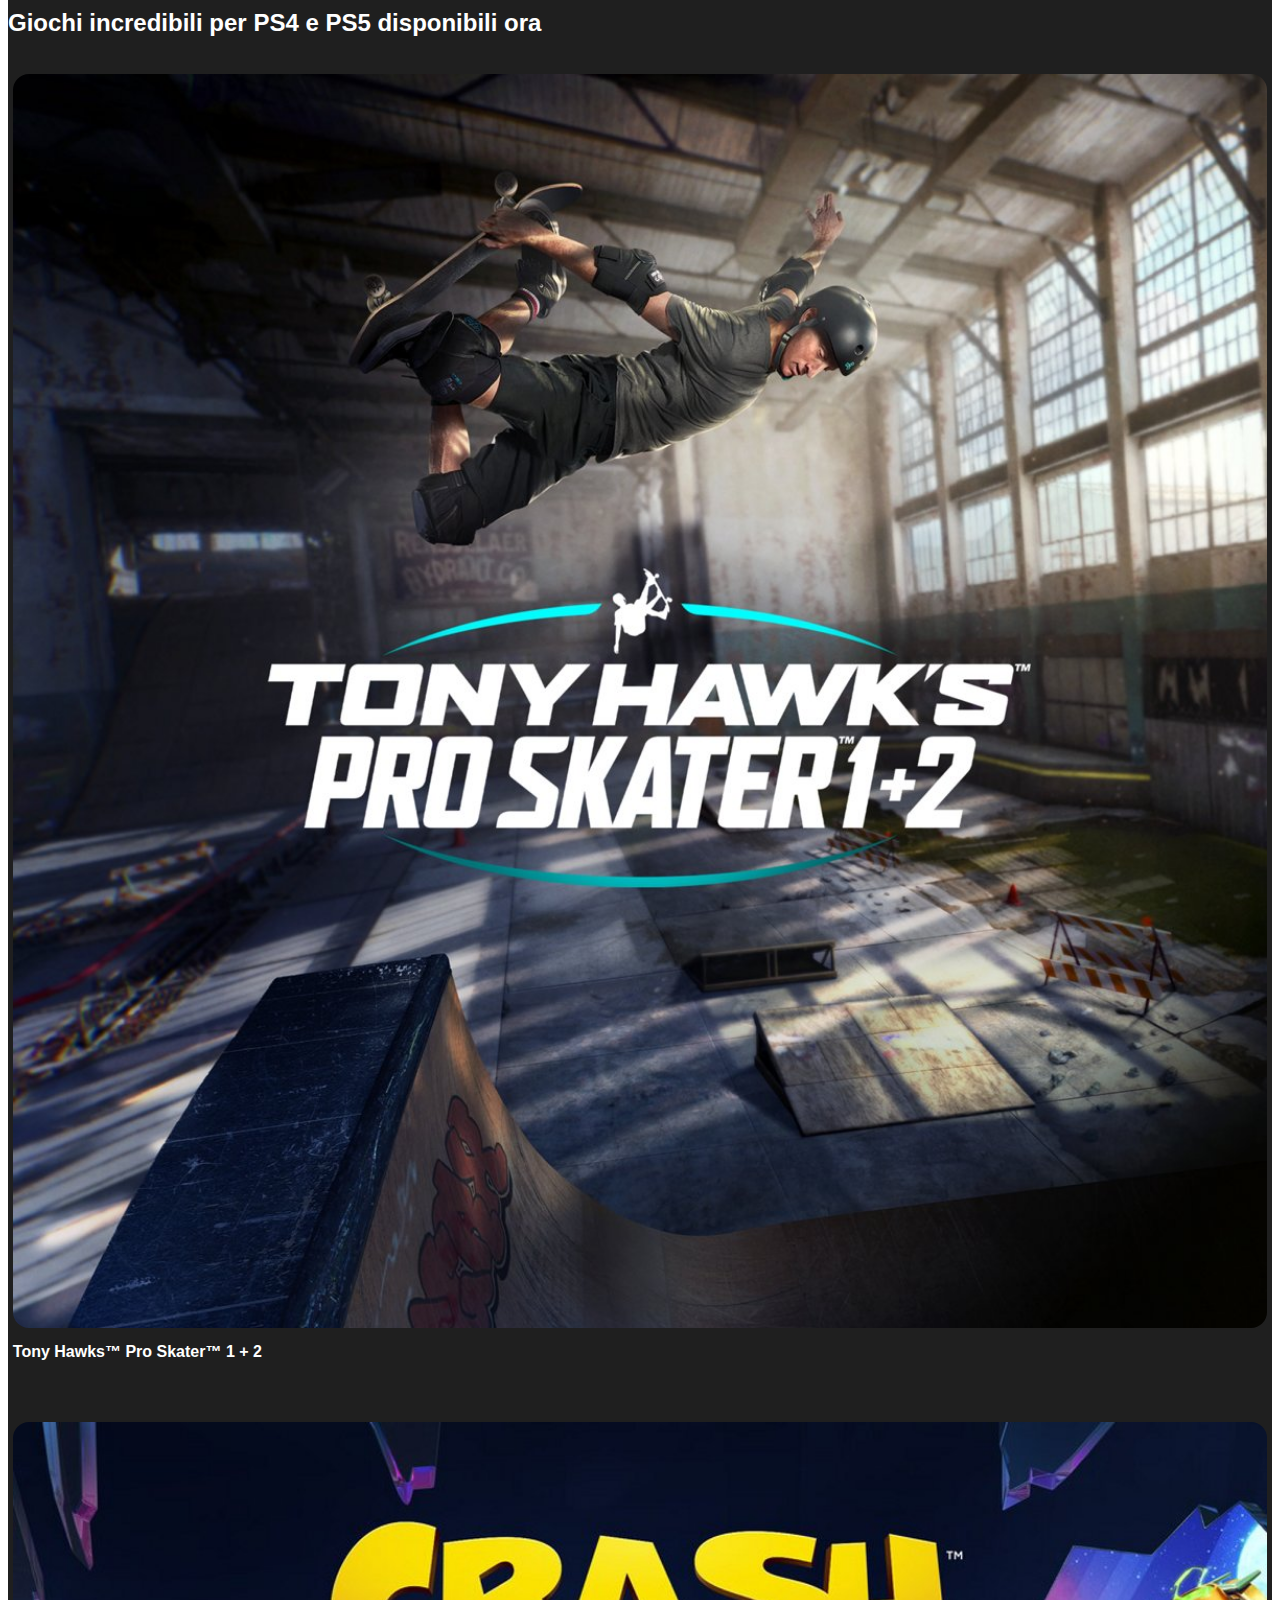
==== commit ee2e3294: "Footer completed" ====
--- a/index.html
+++ b/index.html
@@ -109,7 +109,7 @@
     <!-- MAIN -->
     <main>
 
-        <!-- Jumbotron -->
+        <!-- SECTION - Jumbotron -->
         <section id="ms_jumbotron" class="ms_section_hero">
             <div class="container">
                 <div class="row">
@@ -454,8 +454,8 @@
             </div>
         </section>
 
-        <!-- SECTION - Explore Playstation -->
-        <section id="explore-ps">
+        <!-- SECTION - Explore Playstation 4 -->
+        <section id="explore-ps" class="ms_section-three-cols">
 
             <!-- Heading -->
             <div class="ms_container">
@@ -487,7 +487,6 @@
                             </div>
                         </div>
                         <!-- End Card -->
-
                     </div>
 
                     <!-- Column - Playstation VR -->
@@ -504,7 +503,6 @@
                             </div>
                         </div>
                         <!-- End Card -->
-
                     </div>
 
                     <!-- Column - Accessori -->
@@ -521,7 +519,6 @@
                             </div>
                         </div>
                         <!-- End Card -->
-
                     </div>
 
                 </div>
@@ -555,6 +552,38 @@
             </div>
         </section>
         
+        <!-- SECTION - Sales -->
+        <section id="sales" class="ms_section-three-cols">
+            <div class="container">
+
+                <!-- Heading -->
+                <div class="ms_heading text-center">
+                    <h2 class="ms_heading-title">Nuovi sconti sul PlayStation Store</h2>
+                    <div class="ms_heading-text">Sconti pazzeschi, collezioni curate e saldi stagionali su PS5, PS4 e PS VR, tutti in un unico posto.</div>
+                </div>
+                
+                <!-- Row - Sales -->
+                <div class="row row-cols-1 row-cols-md-3">
+                    
+                    <!-- Column - Games Under 20 -->
+                    <div class="col">
+                        <img src="img/playstation-store-games-under-20-spotlight.jpg" alt="Games under 20">
+                    </div>
+
+                    <!-- Column - Golden Week Sale -->
+                    <div class="col">
+                        <img src="img/playstation-store-golden-week-sale-spotlight.jpg" alt="Golden Week Sale">       
+                    </div>
+
+                    <!-- Column - Free To Play -->
+                    <div class="col">
+                        <img src="img/playstation-store-free-to-play-spotlight.png" alt="Free to play">        
+                    </div>
+
+                </div>
+            </div>
+        </section>        
+                
         <!-- SECTION - Playstation Now -->
         <section id="ps-now" class="ms_section-two-cols p-md-0">
             <div class="container">
@@ -582,12 +611,143 @@
             </div>
         </section>
         
+        <!-- SECTION - Social Media Links -->
+        <section id="social-links">
+            <div class="ms_container-small">
+                <div class="container">
+
+                    <!-- Heading -->
+                    <h3>Seguici sui social media</h3>
+                    
+                    <!-- Links -->
+                    <div class="row row-cols-2 row-cols-sm-4">
+                        
+                        <!-- Twitter -->
+                        <div class="col">
+                            <img src="img/twitter.jpg" alt="Twitter icon">
+                        </div>
+
+                        <!-- Facebook -->
+                        <div class="col">
+                            <img src="img/facebook.jpg" alt="Facebook icon">
+                        </div>
+
+                        <!-- Instagram -->
+                        <div class="col">
+                            <img src="img/instagram.jpg" alt="Instagram icon">
+                        </div>
+
+                        <!-- Youtube -->
+                        <div class="col">
+                            <img src="img/youtube.png" alt="Youtube icon">
+                        </div>
+                    </div>                    
+                </div>
+            </div>
+        </section>
 
     </main>
 
     <!-- FOOTER -->
     <footer>
-
+        <div class="container">
+            <div class="row row-cols-1 row-cols-lg-2">
+
+                <!-- Logo/Language -->
+                <div class="col">
+                    <div class="logo-language">
+                        <a class="ms_logo" href="#">
+                            <img src="img/ps-footer.svg" alt="Playstation Logo">
+                        </a>
+                        
+                        <a class="language" href="#">
+                            <img src="img/language-globe.svg" alt="globe icon">
+                            <span>Country/Region: Italy</span>
+                        </a>
+                    </div>
+                </div>
+
+                <!-- Footer Menu -->
+                <nav class="col ms_footer-menu">
+                    <div class="row row-cols-1 row-cols-md-3">
+                        
+                        <!-- Menu -->
+                        <div class="col">
+                            <ul>
+                                <li>
+                                    <a href="#">Link footer n</a>
+                                </li>
+                                <li>
+                                    <a href="#">Link footer n</a>
+                                </li>
+                                <li>
+                                    <a href="#">Link footer n</a>
+                                </li>
+                                <li>
+                                    <a href="#">Link footer n</a>
+                                </li>
+                                <li>
+                                    <a href="#">Link footer n</a>
+                                </li>
+                            </ul>
+                        </div>
+                        
+                        <!-- Menu -->
+                        <div class="col">
+                            <ul>
+                                <li>
+                                    <a href="#">Link footer n</a>
+                                </li>
+                                <li>
+                                    <a href="#">Link footer n</a>
+                                </li>
+                                <li>
+                                    <a href="#">Link footer n</a>
+                                </li>
+                                <li>
+                                    <a href="#">Link footer n</a>
+                                </li>
+                                <li>
+                                    <a href="#">Link footer n</a>
+                                </li>
+                                <li>
+                                    <a href="#">Link footer n</a>
+                                </li>
+                                <li>
+                                    <a href="#">Link footer n</a>
+                                </li>
+                            </ul>
+                        </div>
+                        
+                        <!-- Menu -->
+                        <div class="col">
+                            <ul>
+                                <li>
+                                    <a href="#">Link footer n</a>
+                                </li>
+                                <li>
+                                    <a href="#">Link footer n</a>
+                                </li>
+                                <li>
+                                    <a href="#">Link footer n</a>
+                                </li>
+                            </ul>
+                        </div>
+
+                    </div>
+                </nav>
+                <!-- End - Footer Menu -->
+
+                <!-- Copyright -->
+                <div class="col col-lg-7">
+                    <div class="ms_copyright">
+                        <img src="img/sie-logo.svg" alt="Logo Sie">
+
+                        <p>Website ©2022 Sony Interactive Entertainment Europe Limited. Tutti i contenuti, nomi dei giochi, nomi commerciali e/o di abbigliamento, marchi registrati, grafica e immagini associati sono marchi registrati e/o materiale protetto da copyright dei rispettivi proprietari. Tutti i diritti riservati. <a href="#">Maggiori info</a></p>
+                    </div>
+                </div>
+            </div>
+        </div>
     </footer>
 </body>
 </html> --- a/css/style.css
+++ b/css/style.css
@@ -18,19 +18,34 @@
     color: inherit;
     text-decoration: none;
 }
-section {
-    padding: 4rem 0;
-}
 .ms_container {
     margin: 0 auto;
     max-width: 720px;
 }
+.ms_container-small {
+    margin: 0 auto;
+    max-width: 576px;
+}
+section,
+footer {
+    padding: 4rem 0;
+}
+
+
+/* COMMON - Sections */
 .ms_section-grid {
     padding: 1.5rem 0;
 }
 .ms_section-two-cols {
     padding: 3rem 0;
 }
+.ms_section-three-cols .col > * {
+    margin: 1.5rem 0;
+}
+.ms_section-three-cols .col:first-child > * {
+    margin-top: 0;
+}
+
 
 /* COMMON - MS Card */
 .ms_card {
@@ -171,16 +186,10 @@
 }
 
 
-/* Jumbotron */
+/* SECTION - Jumbotron */
 #ms_jumbotron {
     background-image: url(../img/jumbo-bg.png);
     height: 675px;
-}
-
-
-/* SECTION - Carousel */
-#carousel {
-
 }
 
 
@@ -233,10 +242,7 @@
 }
 
 
-/* SECTION - Explore Playstation */
-#explore-ps .ms_card {
-    margin-bottom: 3rem;
-}
+/* SECTION - Explore Playstation 4 */
 #explore-ps .ms_card .card-img-top {
     width: 100%;
 }
@@ -268,7 +274,65 @@
 }
 
 
+/* SECTION - Social Media Links */
+#social-links .ms_container-small .container h3 {
+    text-align: center;
+    font-size: 2rem;
+    margin-bottom: 3rem;
+}
+#social-links .ms_container-small .container .row .col img {
+    margin: 1.5rem 0;
+}
+
+
 /* FOOTER */
+footer {
+    background-color: #00439c;
+    color: white;
+    font-size: 0.9rem;
+}
+
+
+/* FOOTER - Logo/Language */
+.col .logo-language {
+    margin-bottom: 3rem;
+}
+.col .logo-language a.ms_logo {
+    display: block;
+    margin-bottom: 2.5rem;
+}
+.col .logo-language a.ms_logo img {
+    filter: brightness(0) invert(1);
+    width: 6rem;
+}
+.col .logo-language a.language img {
+    width: 1.2rem;
+    margin-right: 0.5rem;
+}
+
+/* FOOTER - Footer Menu */
+.col.ms_footer-menu .col ul {
+    margin-bottom: 0.5rem;
+    margin-left: 2rem;
+    line-height: 2rem;
+}
+.col.ms_footer-menu .col:last-child ul {
+}
+
+
+/* FOOTER - Copyright */
+.ms_copyright img {
+    margin-top: 3rem;
+    
+}
+.ms_copyright img {
+    width: 8rem;
+    margin-bottom: 0.5rem;
+}
+.ms_copyright p a {
+    text-decoration: underline;
+}
+
 
 
 
@@ -280,16 +344,24 @@
 /******** Small - ≥576px ********/
 @media screen and (min-width: 576px) {
 
+
 }
 
     
 /******** Medium - ≥768px ********/
 @media screen and (min-width: 768px) {
 
+/* COMMON - Sections */
+.ms_section-three-cols .col > * {
+    margin: 0 0 1rem;
+}
+
+
 /* SECTION - Explore Playstation */
 #explore-ps .ms_card {
     margin-bottom: 1rem;
 }
+
 
 }
 
@@ -343,8 +415,6 @@
     width: 1.5rem;
 }    
 
-
-
 }
 
 
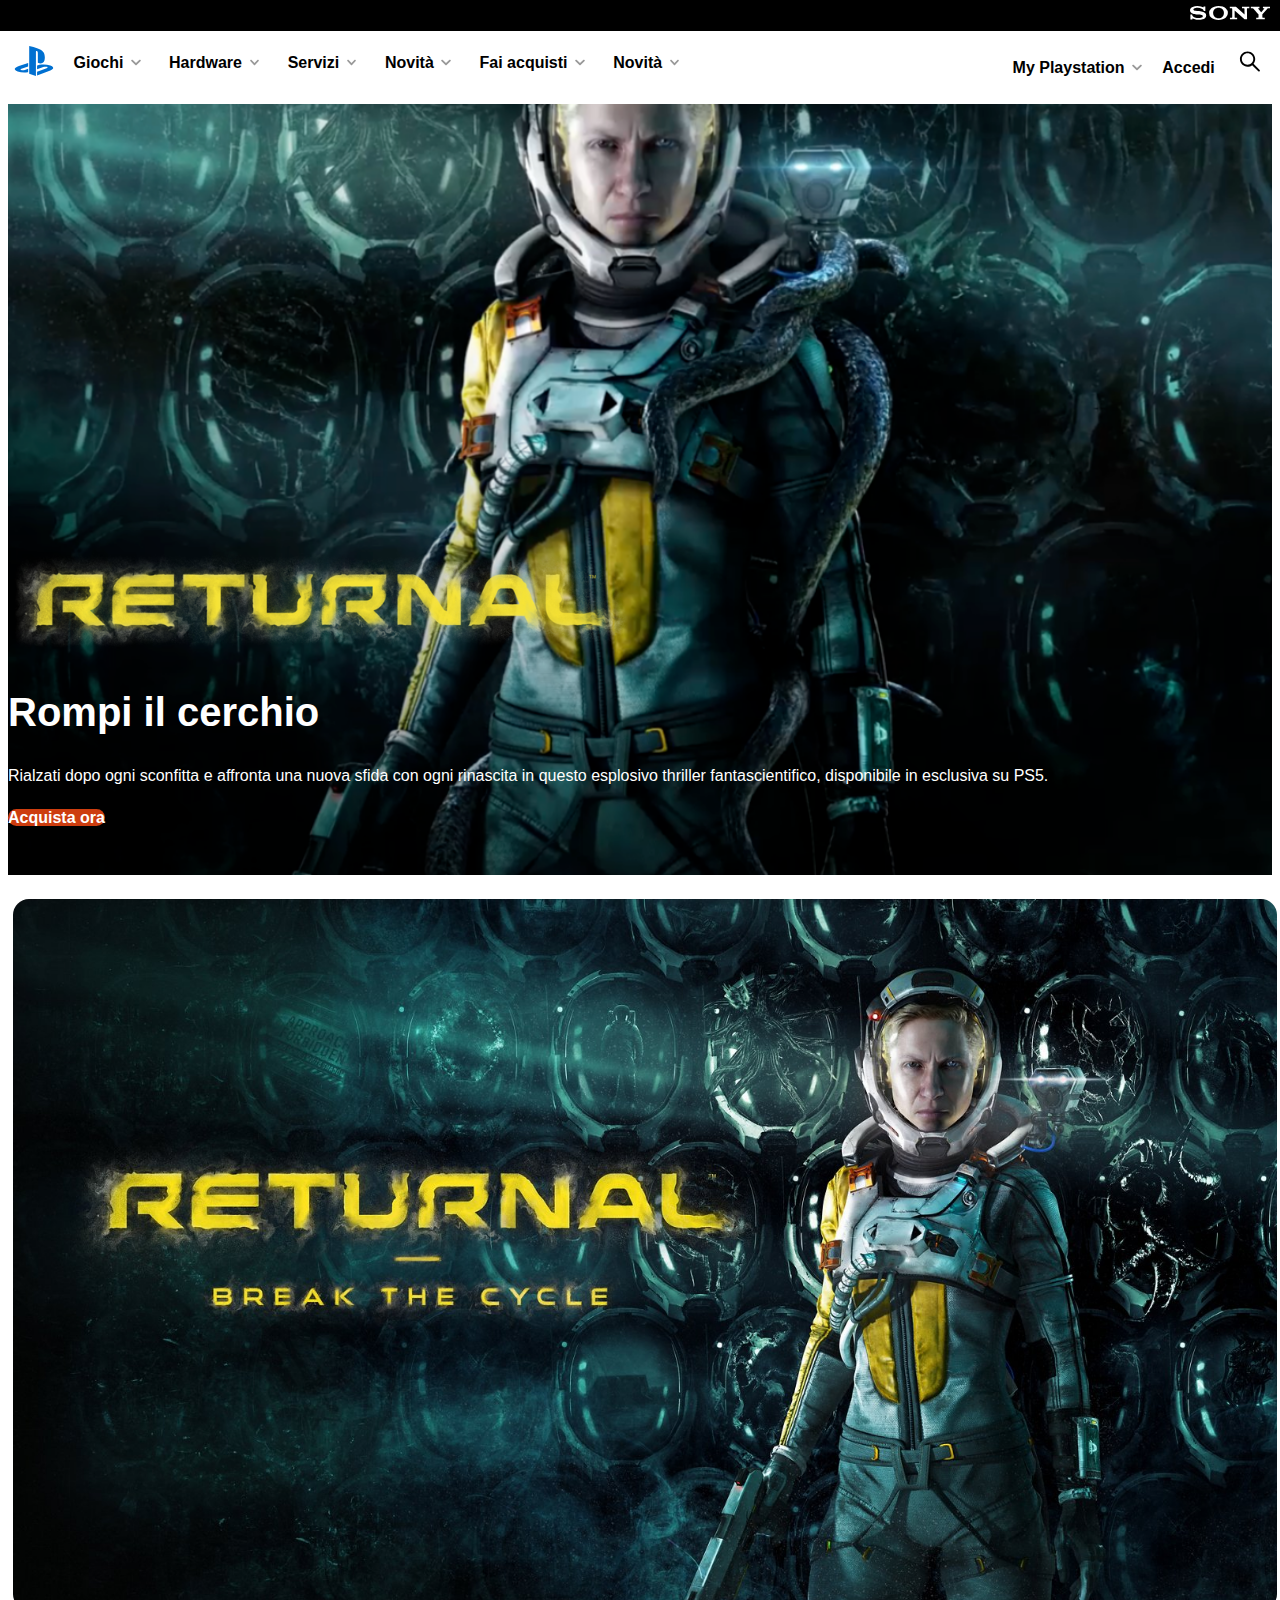
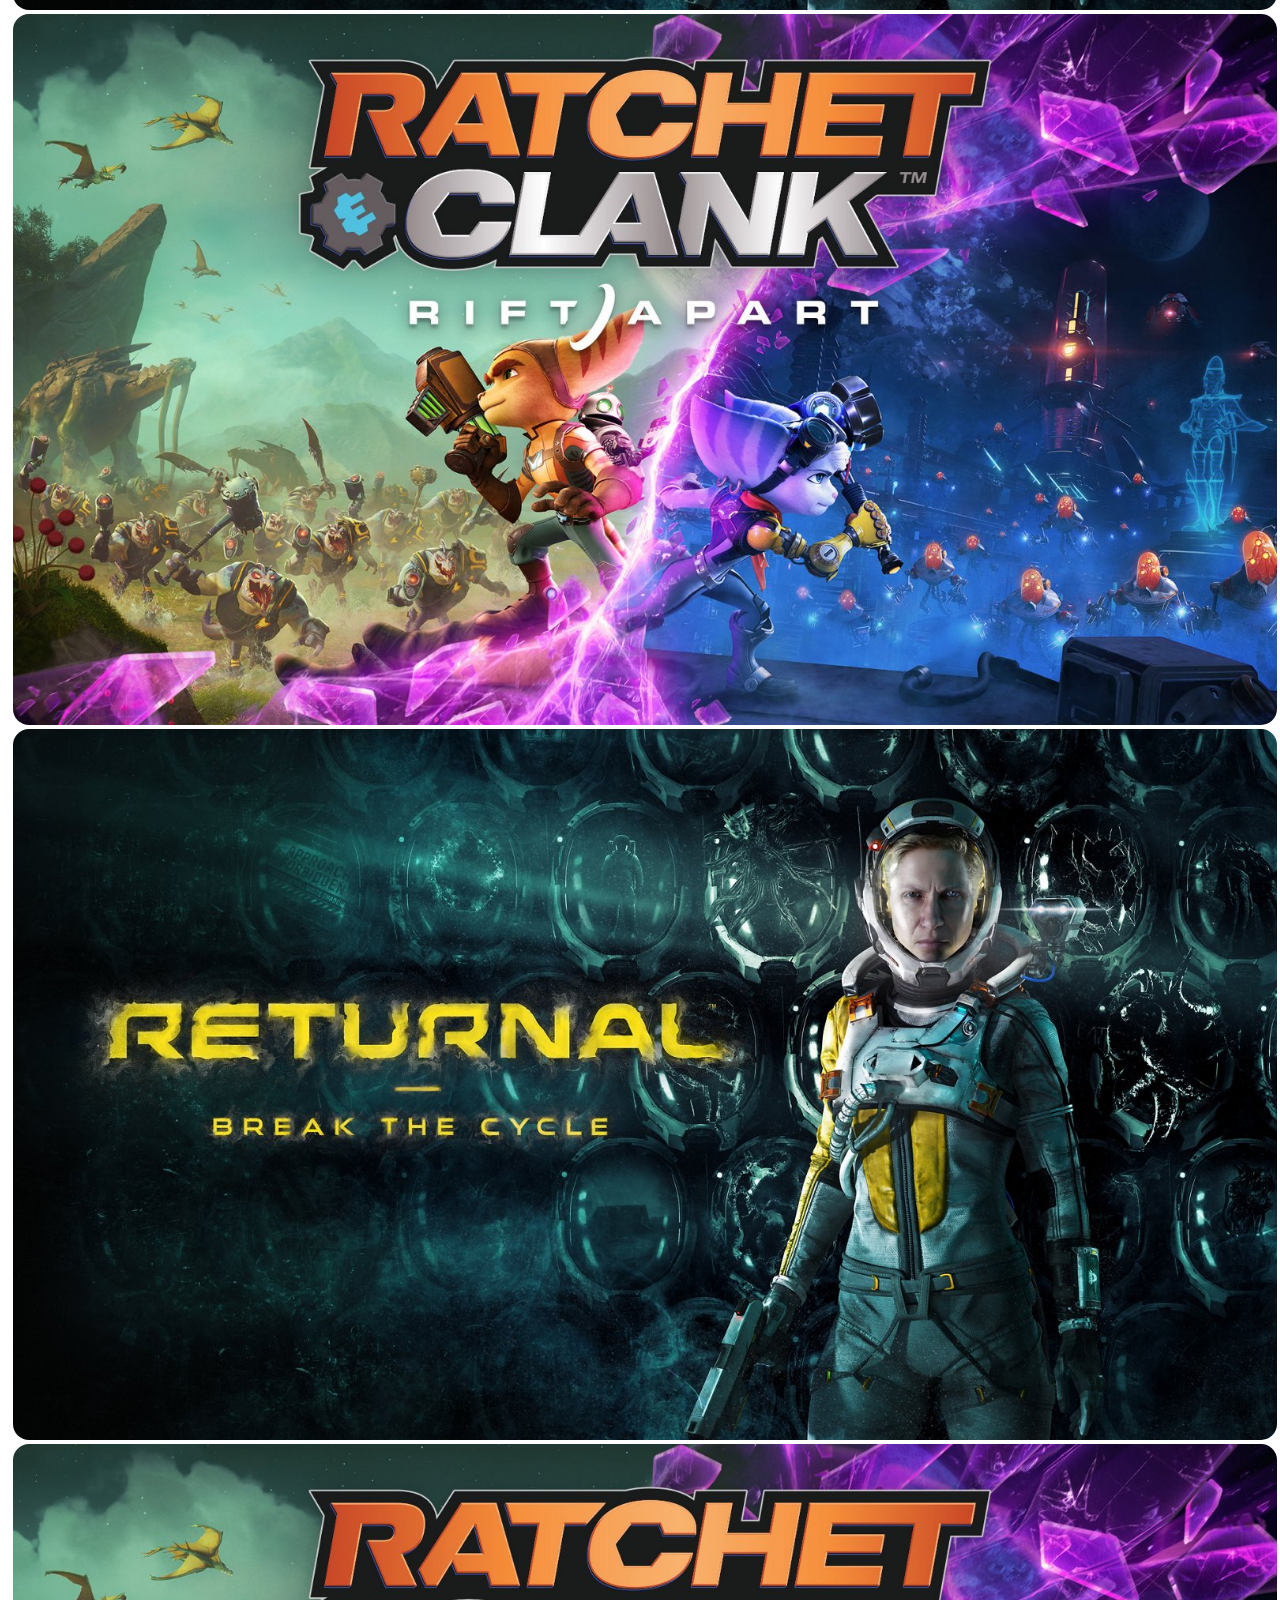
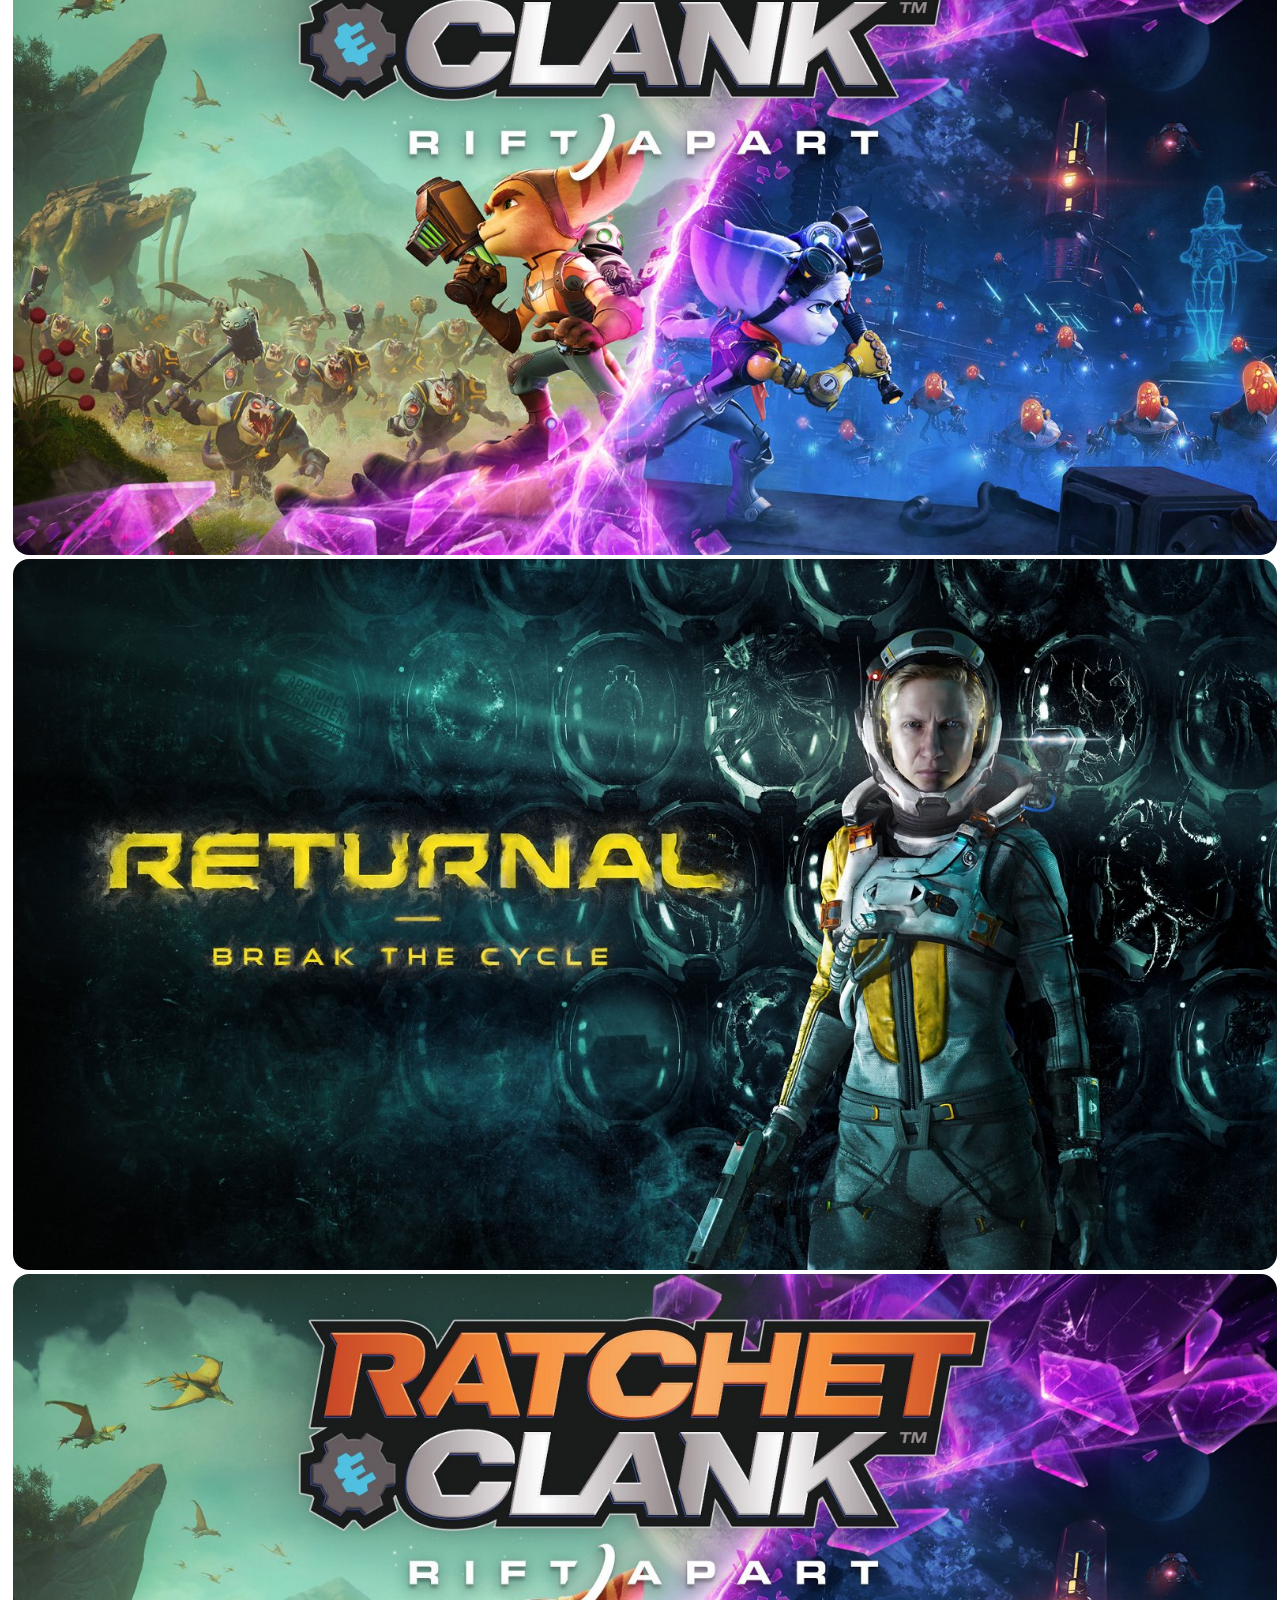
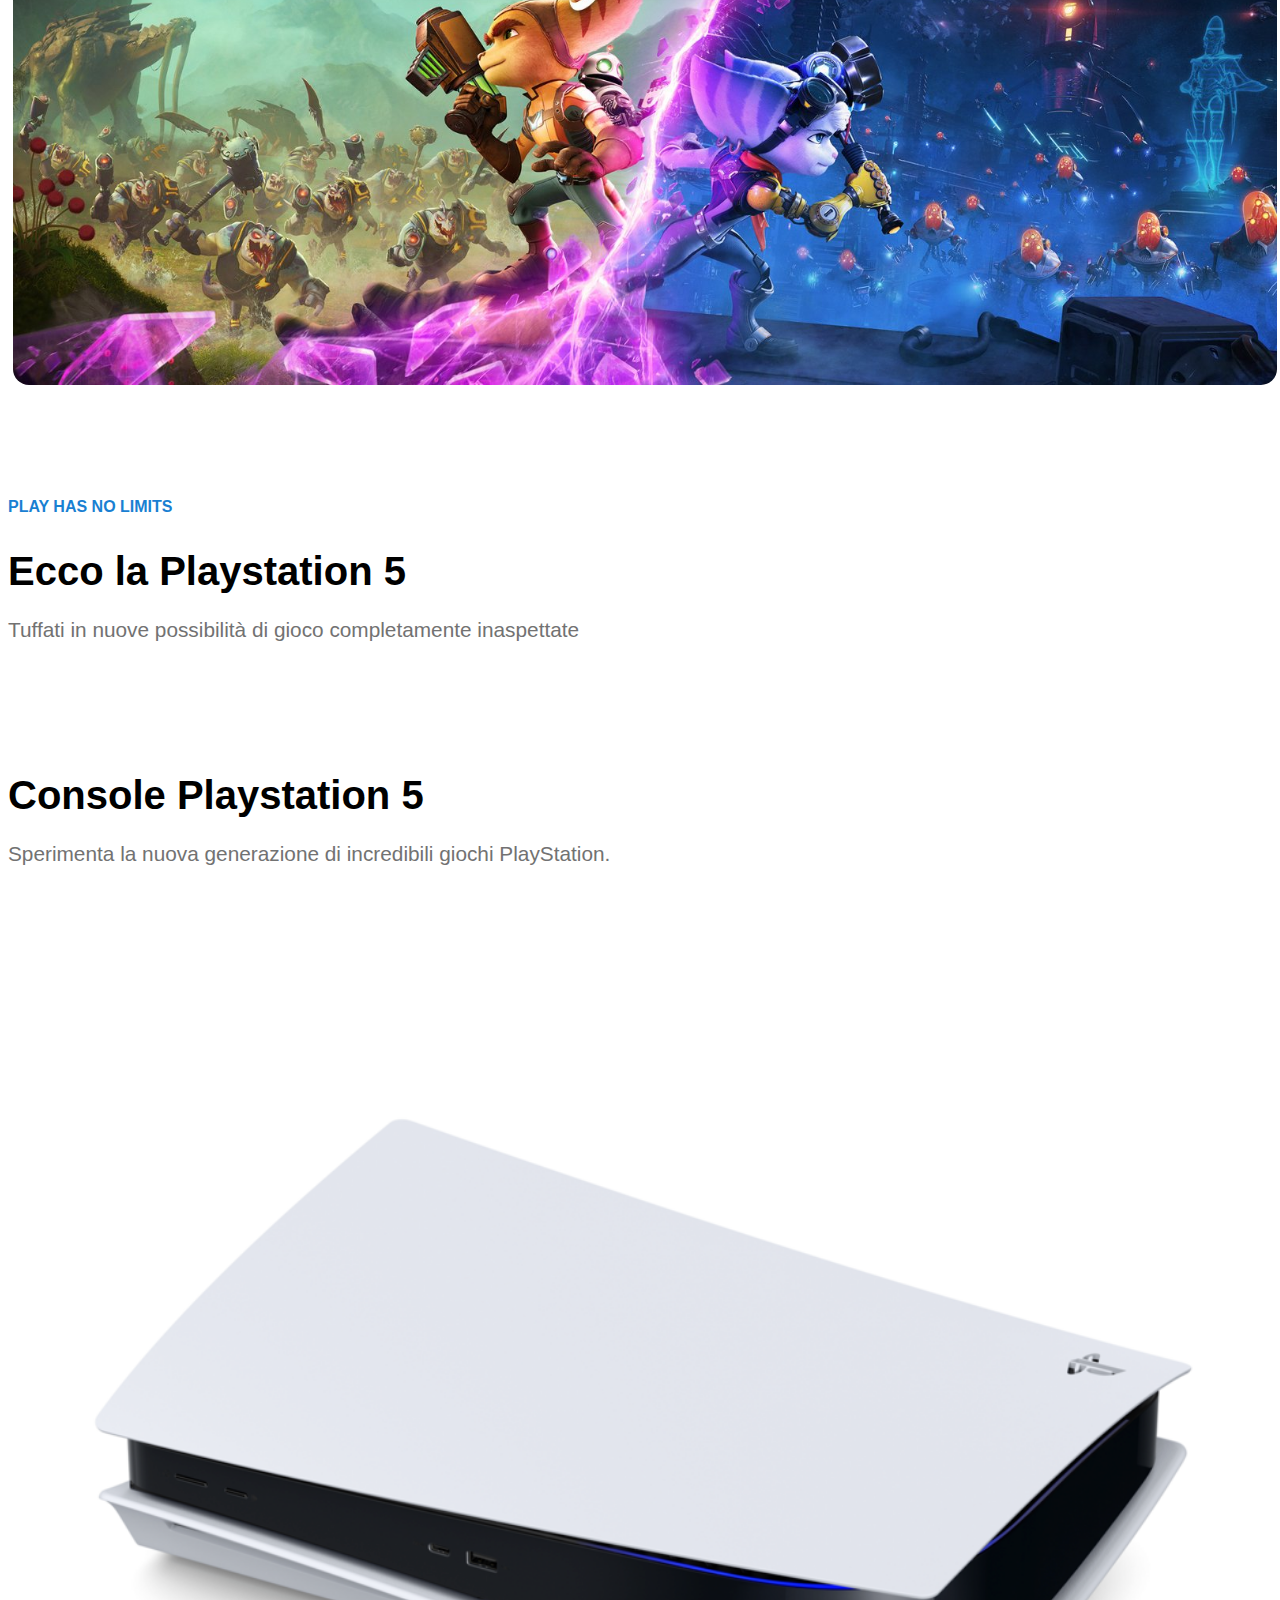
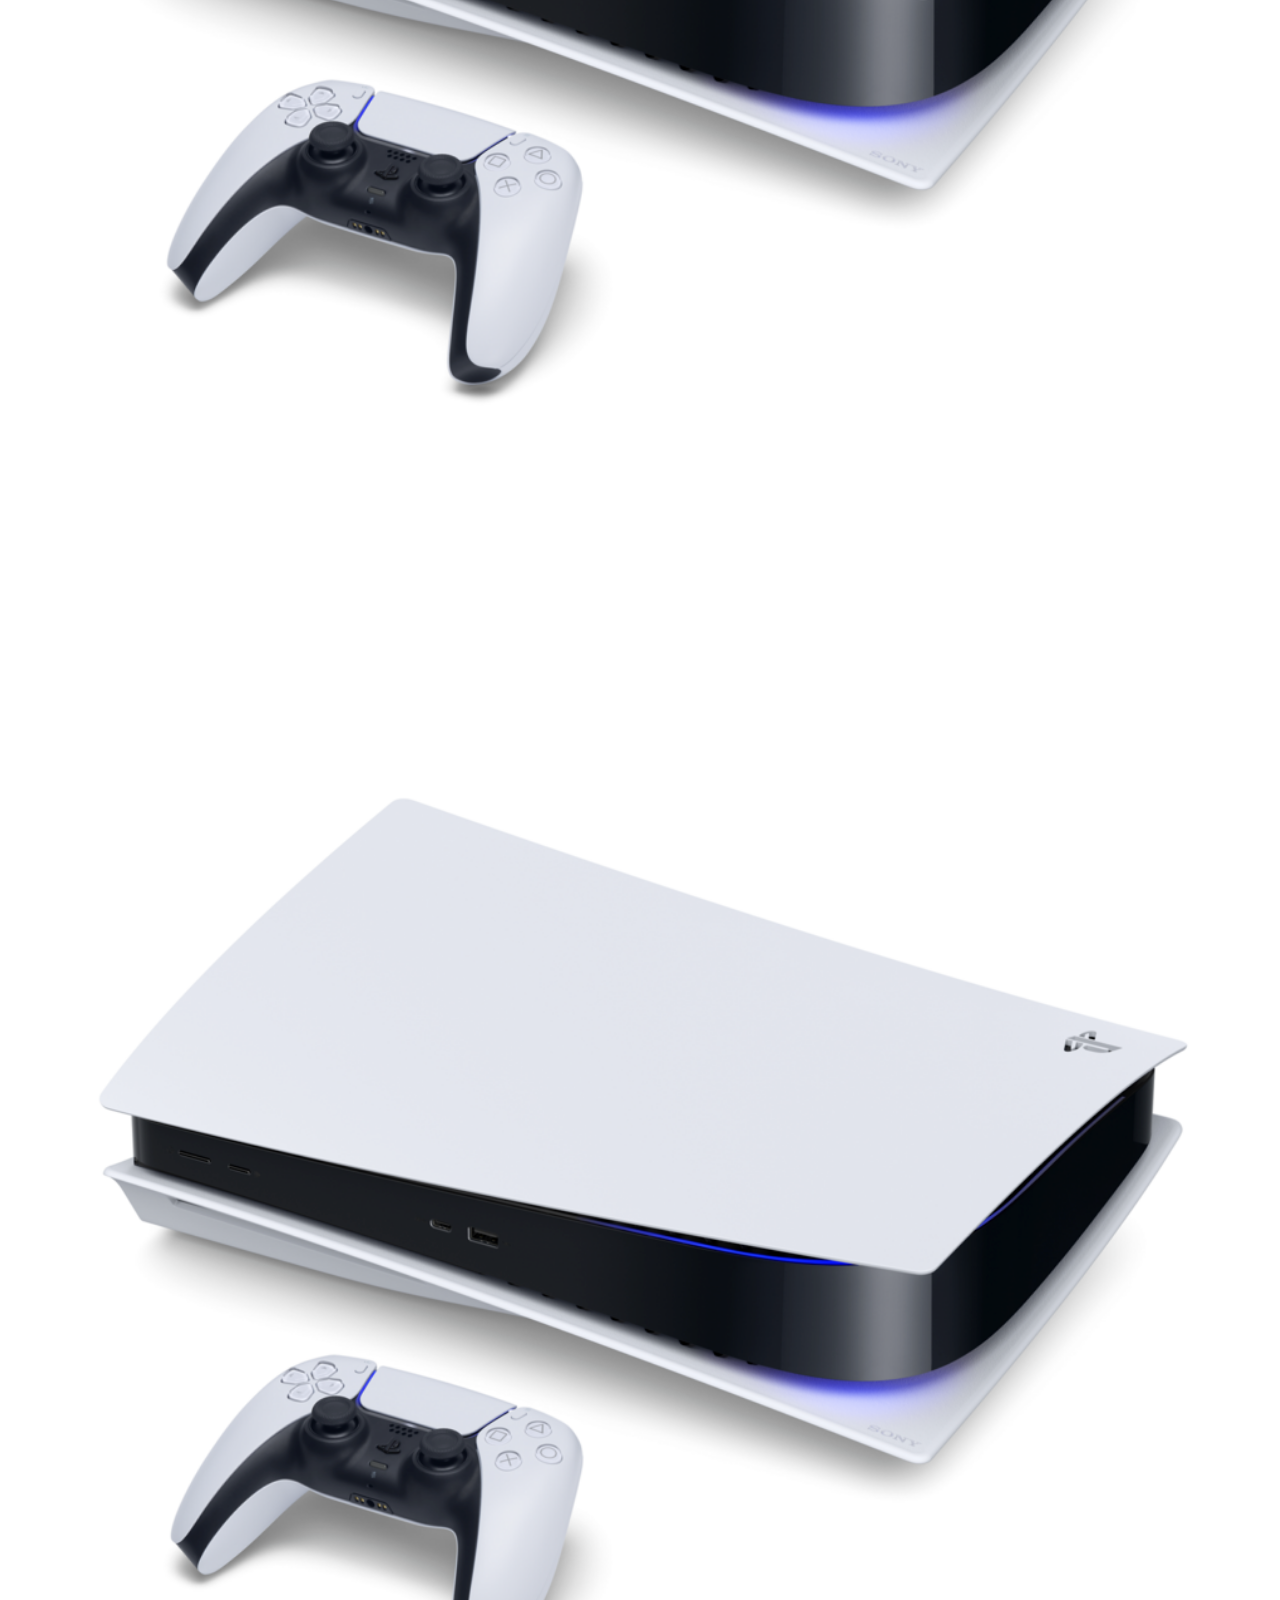
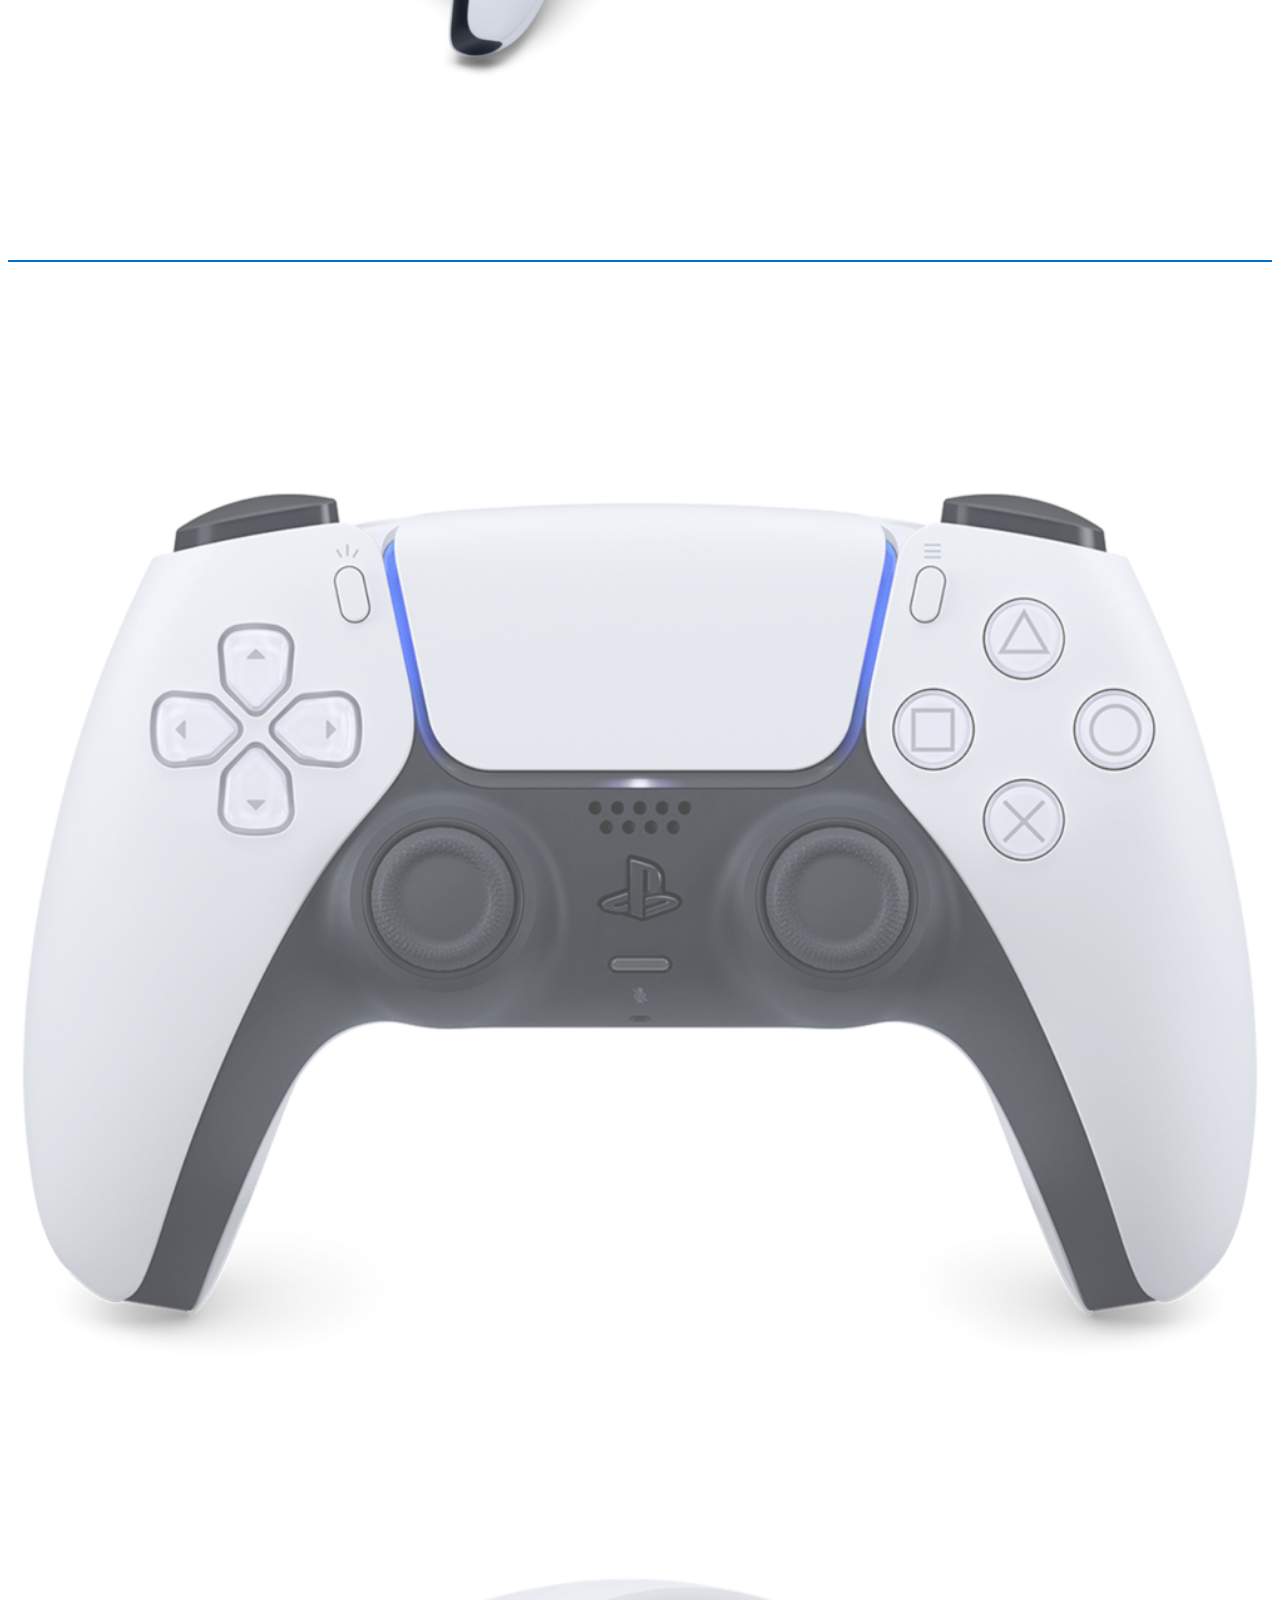
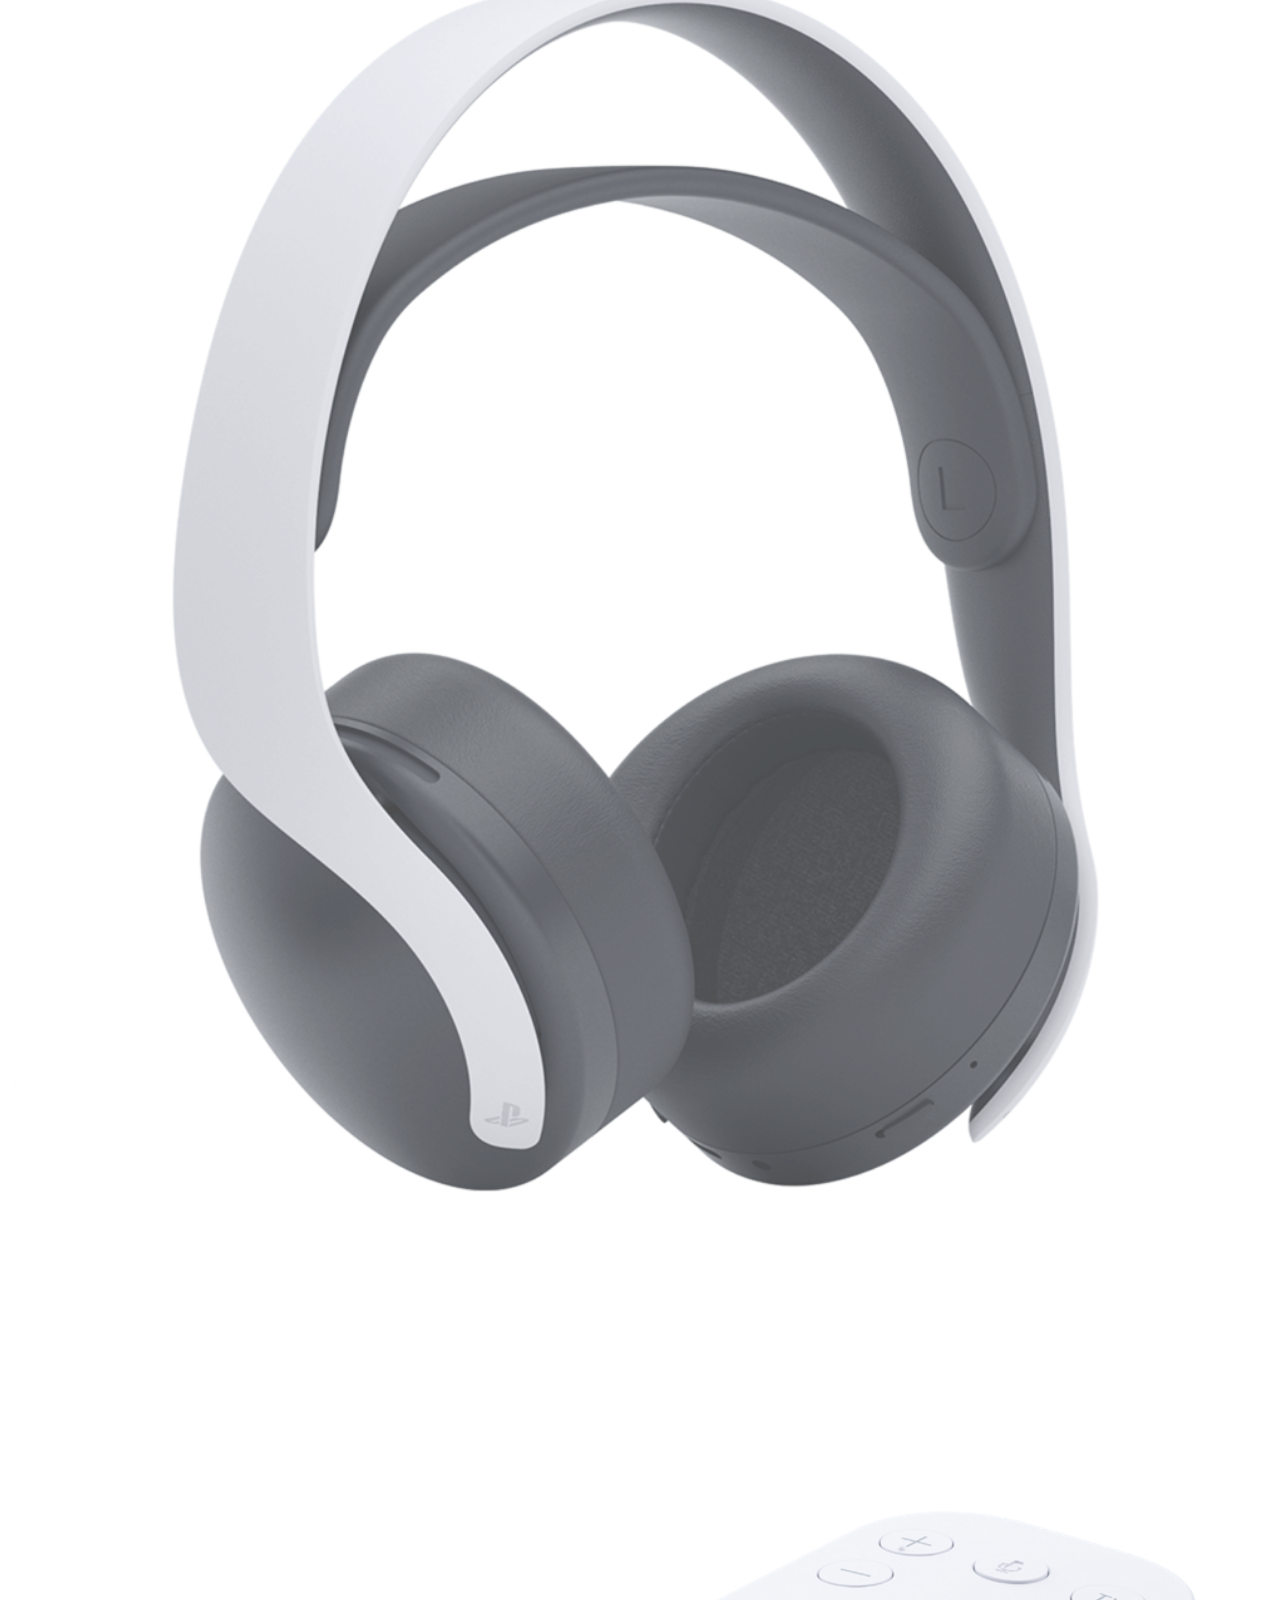
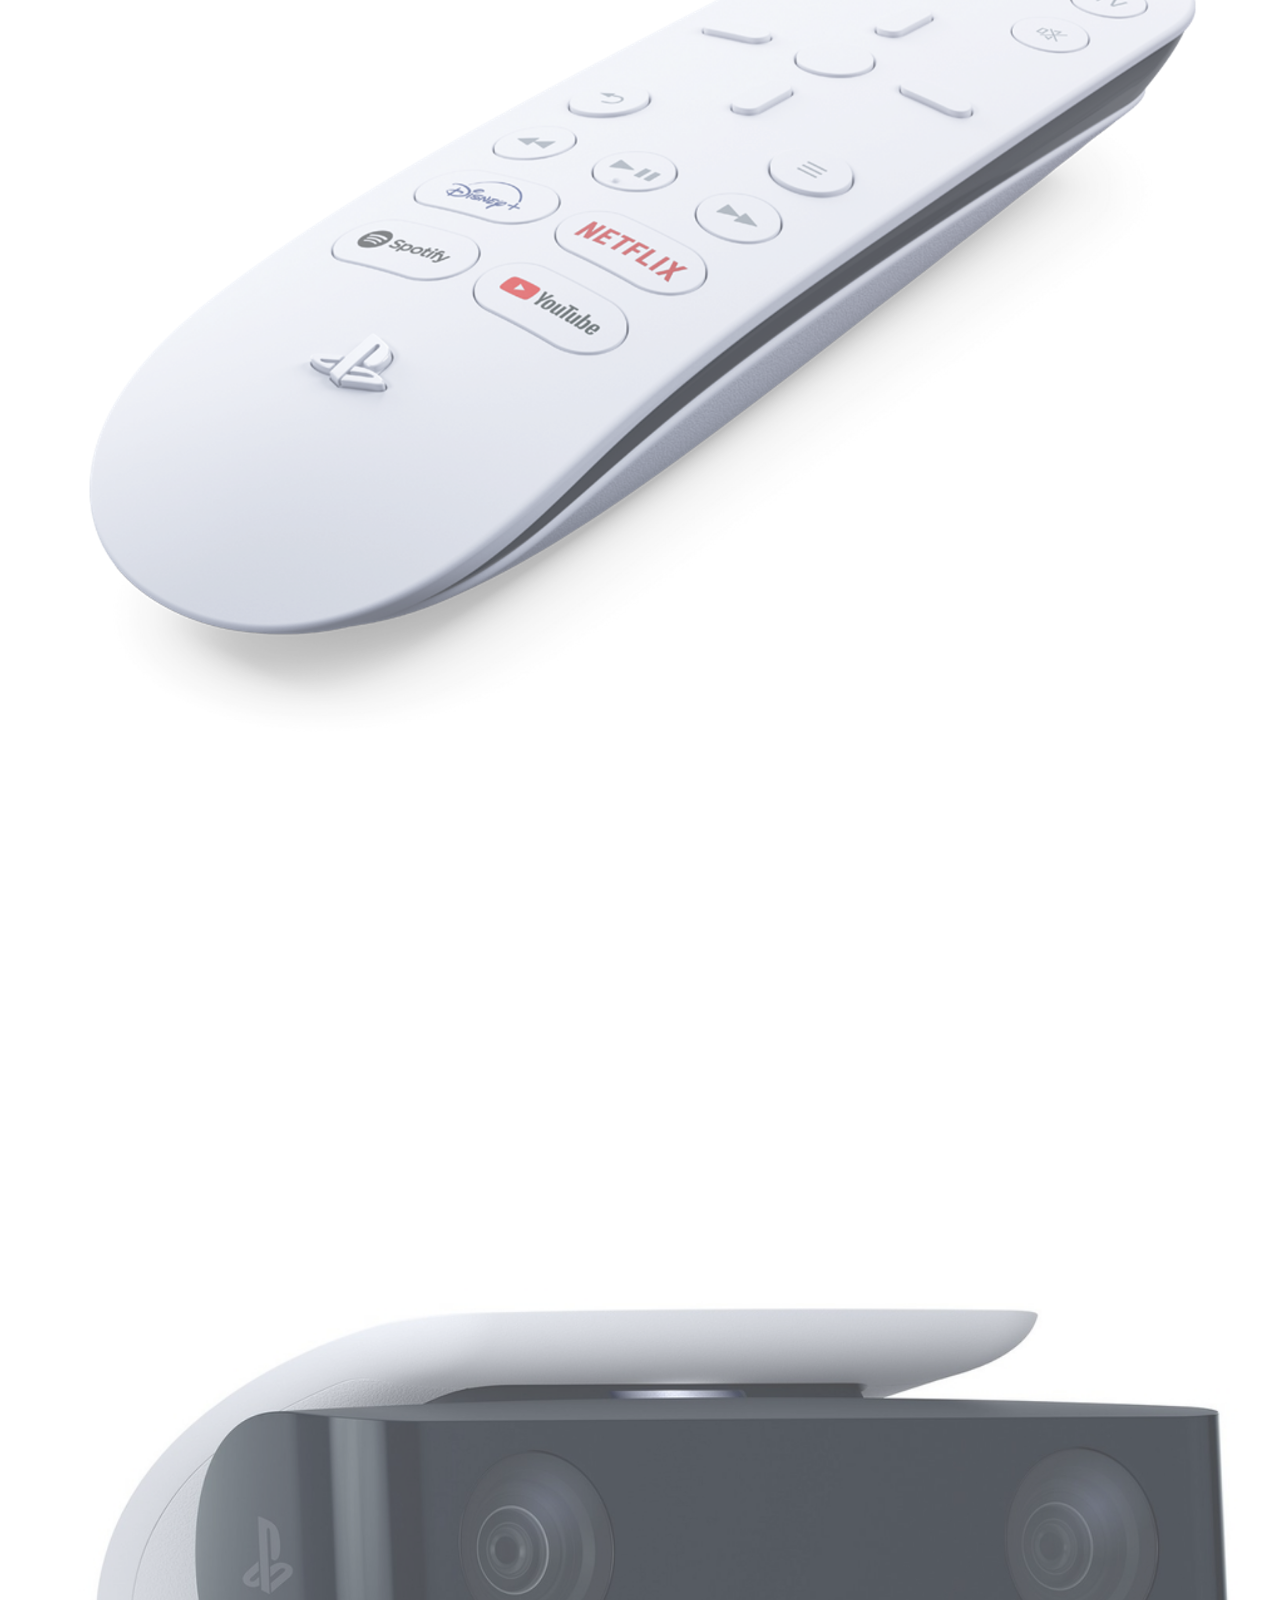
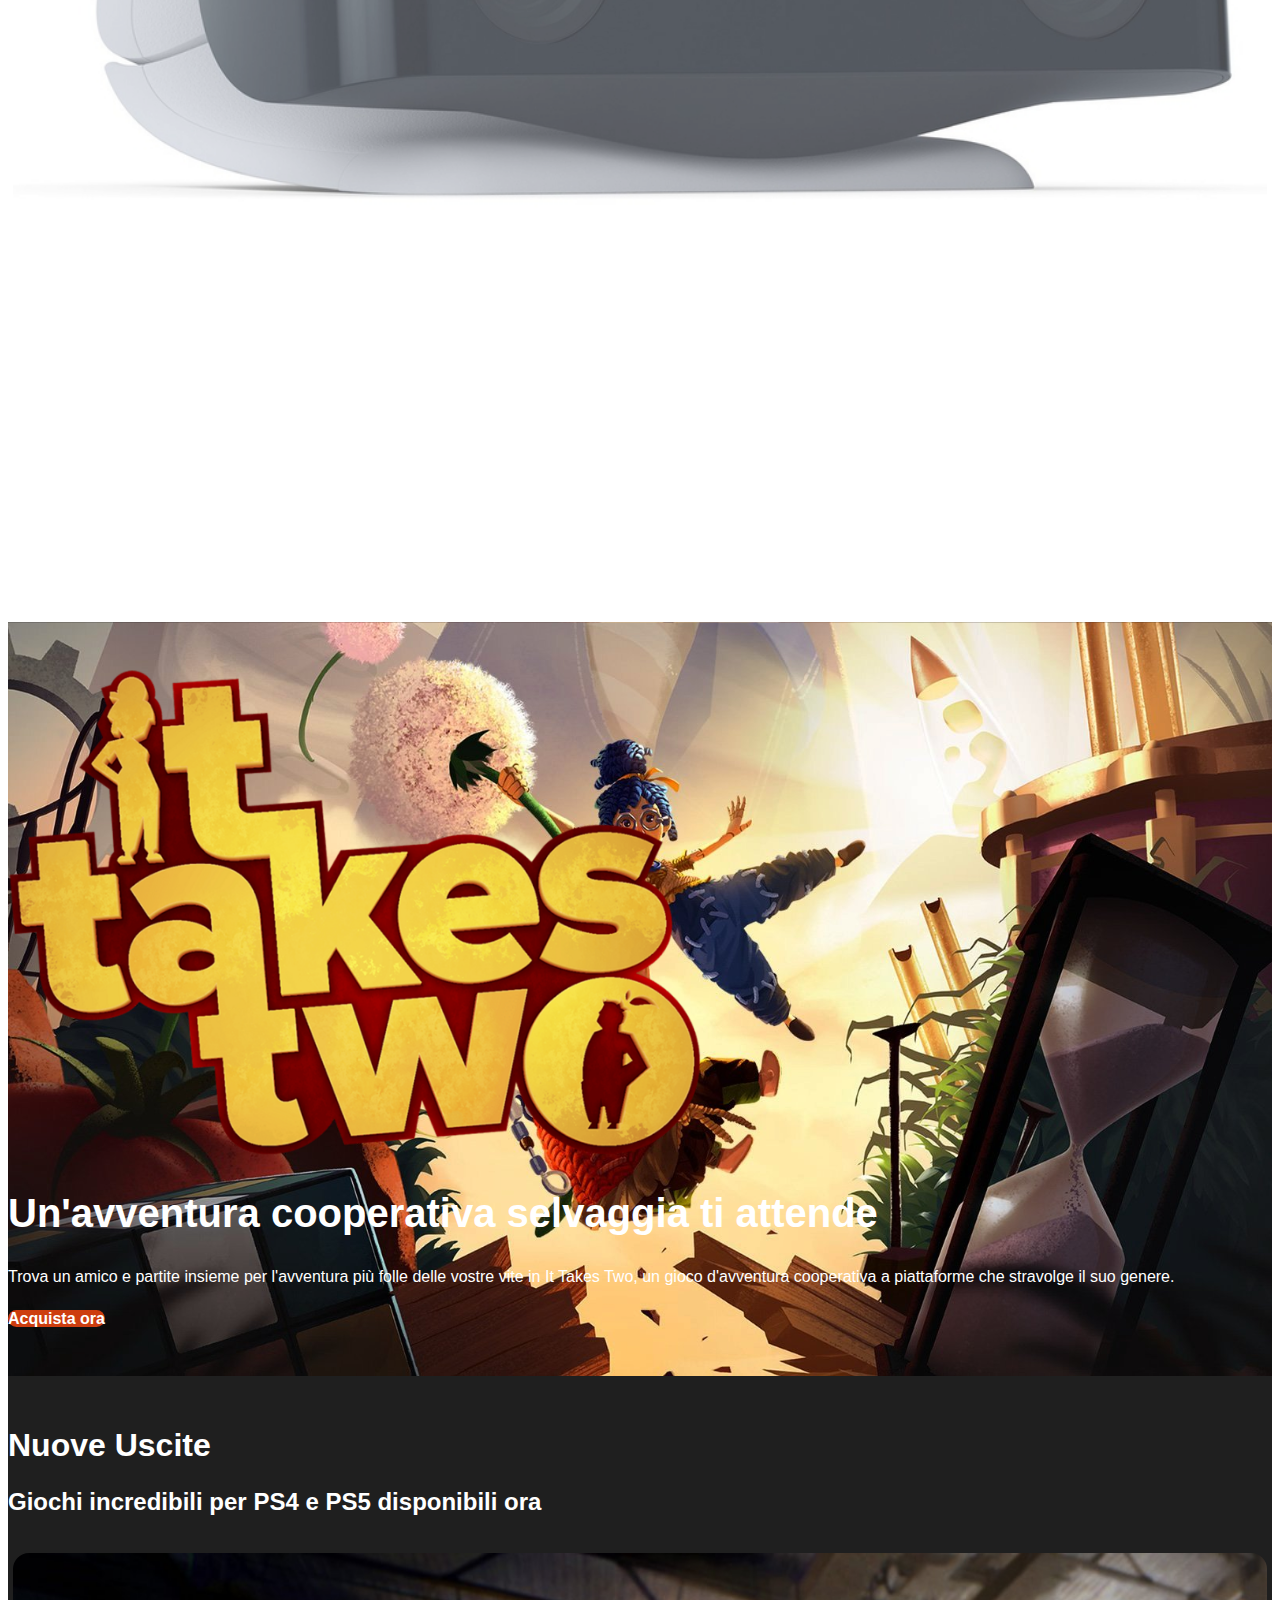
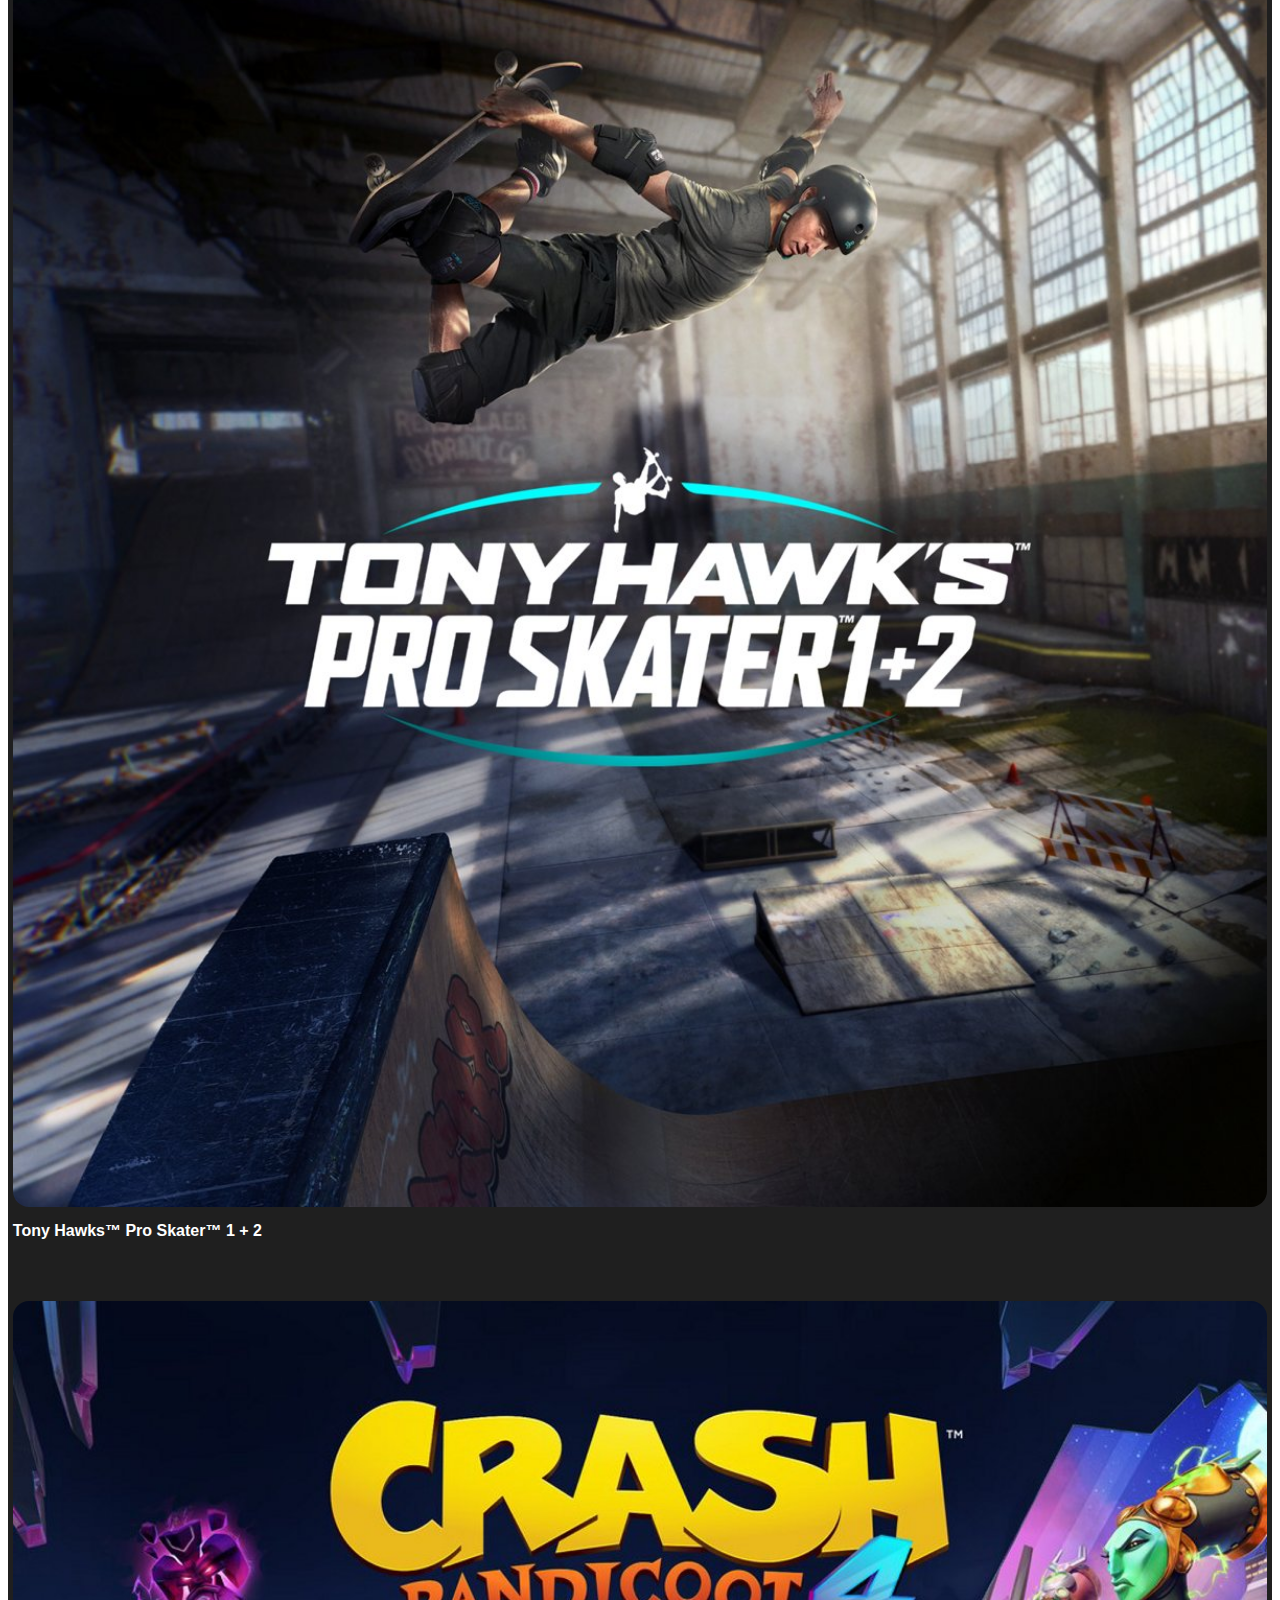
==== commit 2ba5f043: "some links fixed" ====
--- a/index.html
+++ b/index.html
@@ -137,44 +137,44 @@
 
                     <div class="col">
                         <!-- Card -->
-                        <div class="pc-card">
+                        <a class="pc-card" href="#">
                             <img class="pc-card-img-top" src="img/returnal-listing-thumb-01-ps5.jpg" alt="Returnal cover">
-                        </div>
-                    </div>
-
-                    <div class="col">
-                        <!-- Card -->
-                        <div class="pc-card">
+                        </a>
+                    </div>
+
+                    <div class="col">
+                        <!-- Card -->
+                        <a class="pc-card" href="#">
                             <img class="pc-card-img-top" src="img/ratchet-and-clank-rift-apart-keyart.jpg" alt="Ratchet and Clank cover">
-                        </div>
-                    </div>
-
-                    <div class="col">
-                        <!-- Card -->
-                        <div class="pc-card">
+                        </a>
+                    </div>
+
+                    <div class="col">
+                        <!-- Card -->
+                        <a class="pc-card" href="#">
                             <img class="pc-card-img-top" src="img/returnal-listing-thumb-01-ps5.jpg" alt="Returnal cover">
-                        </div>
-                    </div>
-
-                    <div class="col">
-                        <!-- Card -->
-                        <div class="pc-card">
+                        </a>
+                    </div>
+
+                    <div class="col">
+                        <!-- Card -->
+                        <a class="pc-card" href="#">
                             <img class="pc-card-img-top" src="img/ratchet-and-clank-rift-apart-keyart.jpg" alt="Ratchet and Clank cover">
-                        </div>
-                    </div>
-
-                    <div class="col">
-                        <!-- Card -->
-                        <div class="pc-card">
+                        </a>
+                    </div>
+
+                    <div class="col">
+                        <!-- Card -->
+                        <a class="pc-card" href="#">
                             <img class="pc-card-img-top" src="img/returnal-listing-thumb-01-ps5.jpg" alt="Returnal cover">
-                        </div>
-                    </div>
-
-                    <div class="col">
-                        <!-- Card -->
-                        <div class="pc-card">
+                        </a>
+                    </div>
+
+                    <div class="col">
+                        <!-- Card -->
+                        <a class="pc-card" href="#">
                             <img class="pc-card-img-top" src="img/ratchet-and-clank-rift-apart-keyart.jpg" alt="Ratchet and Clank cover">
-                        </div>
+                        </a>
                     </div>
 
 
@@ -566,19 +566,19 @@
                 <div class="row row-cols-1 row-cols-md-3">
                     
                     <!-- Column - Games Under 20 -->
-                    <div class="col">
+                    <a class="col" href="#">
                         <img src="img/playstation-store-games-under-20-spotlight.jpg" alt="Games under 20">
-                    </div>
+                    </a>
 
                     <!-- Column - Golden Week Sale -->
-                    <div class="col">
+                    <a class="col" href="#">
                         <img src="img/playstation-store-golden-week-sale-spotlight.jpg" alt="Golden Week Sale">       
-                    </div>
+                    </a>
 
                     <!-- Column - Free To Play -->
-                    <div class="col">
+                    <a class="col" href="#">
                         <img src="img/playstation-store-free-to-play-spotlight.png" alt="Free to play">        
-                    </div>
+                    </a>
 
                 </div>
             </div>
@@ -623,24 +623,24 @@
                     <div class="row row-cols-2 row-cols-sm-4">
                         
                         <!-- Twitter -->
-                        <div class="col">
+                        <a class="col" href="#">
                             <img src="img/twitter.jpg" alt="Twitter icon">
-                        </div>
+                        </a>
 
                         <!-- Facebook -->
-                        <div class="col">
+                        <a class="col" href="#">
                             <img src="img/facebook.jpg" alt="Facebook icon">
-                        </div>
+                        </a>
 
                         <!-- Instagram -->
-                        <div class="col">
+                        <a class="col" href="#">
                             <img src="img/instagram.jpg" alt="Instagram icon">
-                        </div>
+                        </a>
 
                         <!-- Youtube -->
-                        <div class="col">
+                        <a class="col" href="#">
                             <img src="img/youtube.png" alt="Youtube icon">
-                        </div>
+                        </a>
                     </div>                    
                 </div>
             </div>
@@ -656,10 +656,12 @@
                 <!-- Logo/Language -->
                 <div class="col">
                     <div class="logo-language">
+
+                        <!-- Logo -->
                         <a class="ms_logo" href="#">
                             <img src="img/ps-footer.svg" alt="Playstation Logo">
                         </a>
-                        
+                        <!-- Language Selector -->
                         <a class="language" href="#">
                             <img src="img/language-globe.svg" alt="globe icon">
                             <span>Country/Region: Italy</span>
--- a/css/style.css
+++ b/css/style.css
@@ -300,6 +300,7 @@
 .col .logo-language a.ms_logo {
     display: block;
     margin-bottom: 2.5rem;
+    width: fit-content;
 }
 .col .logo-language a.ms_logo img {
     filter: brightness(0) invert(1);
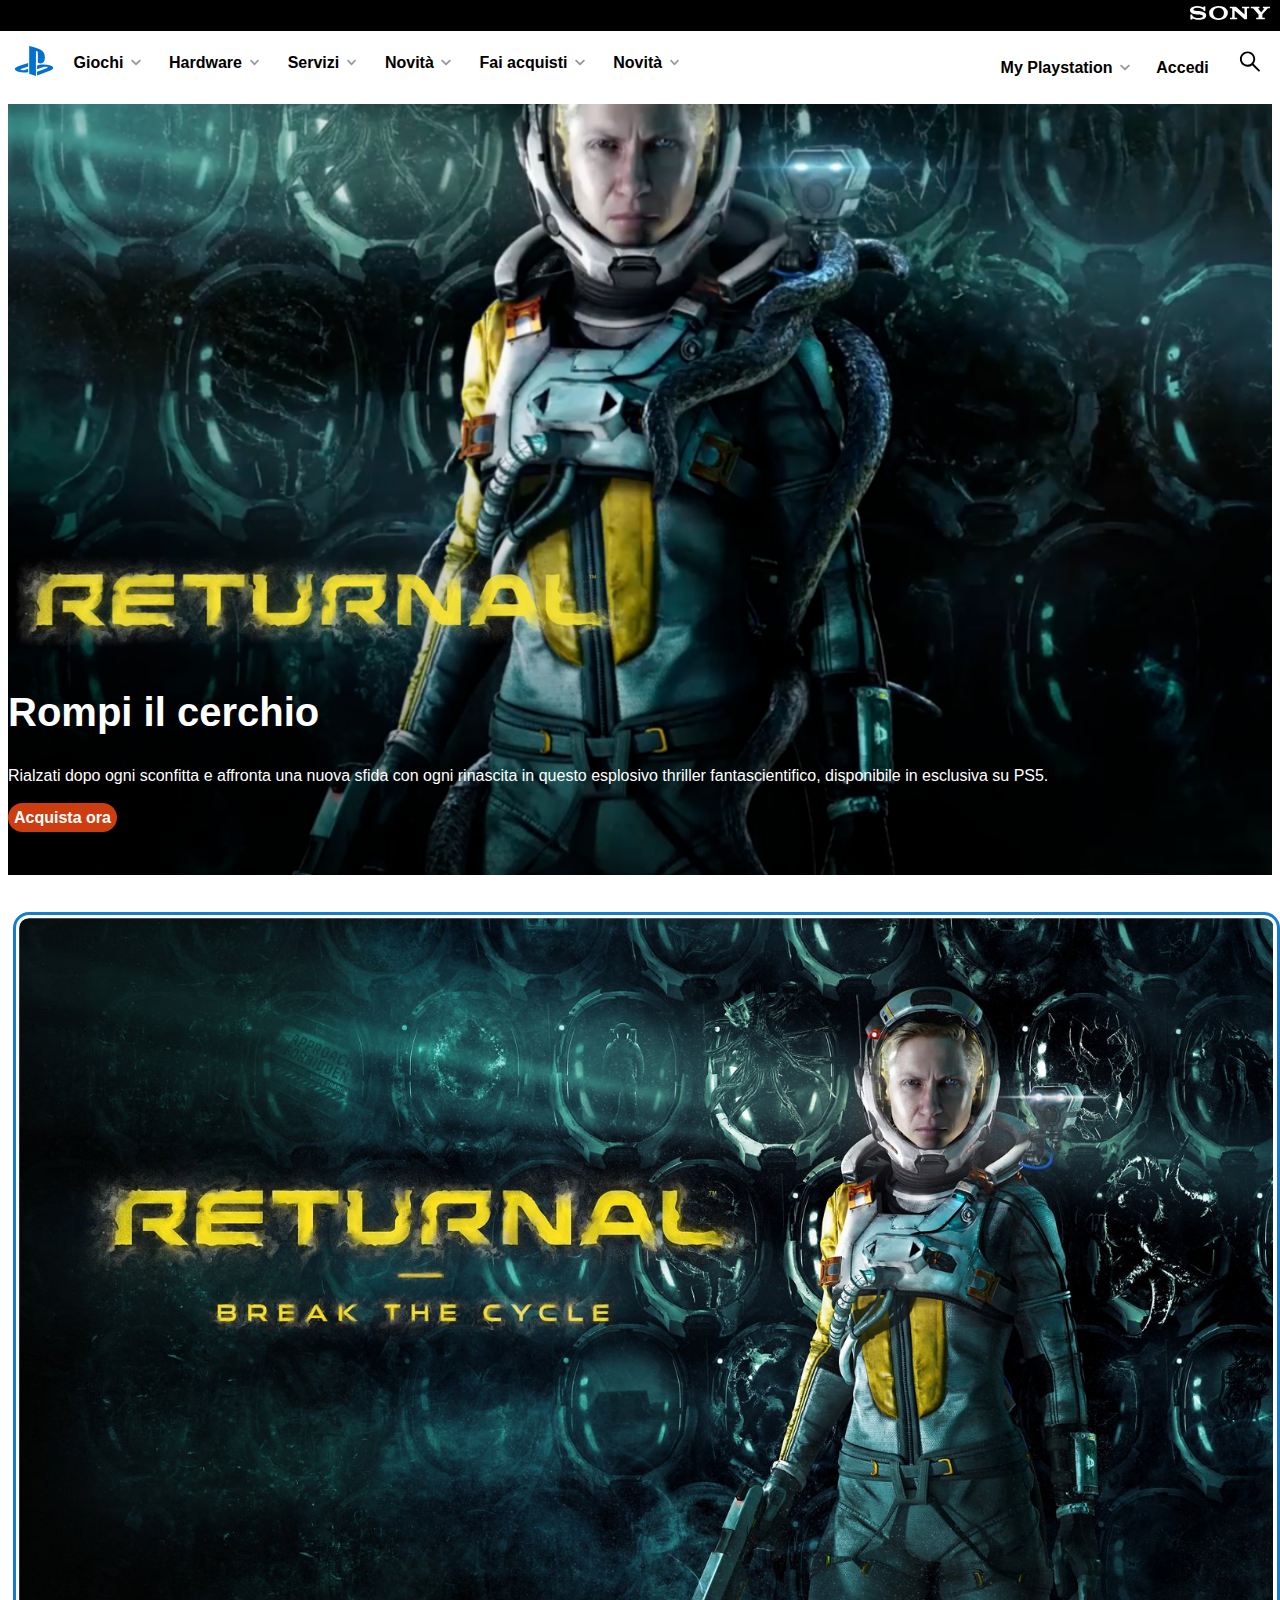
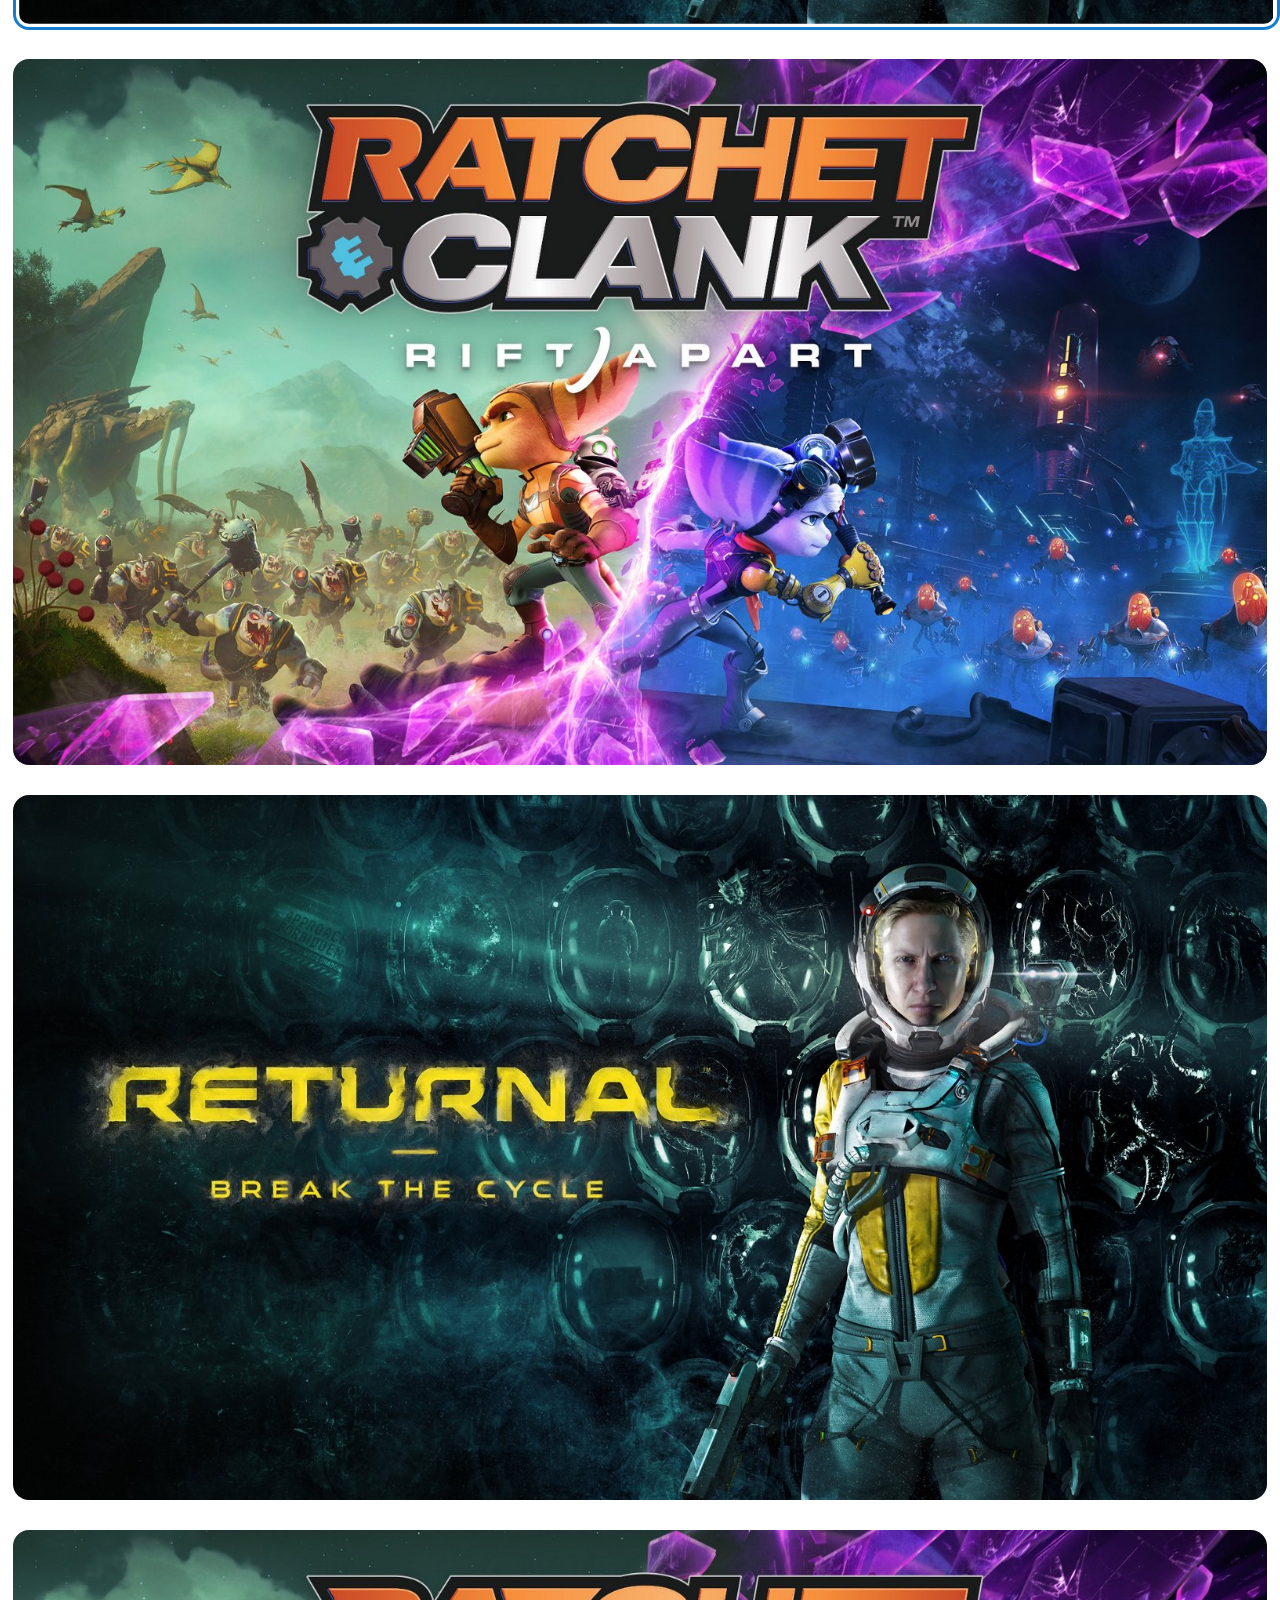
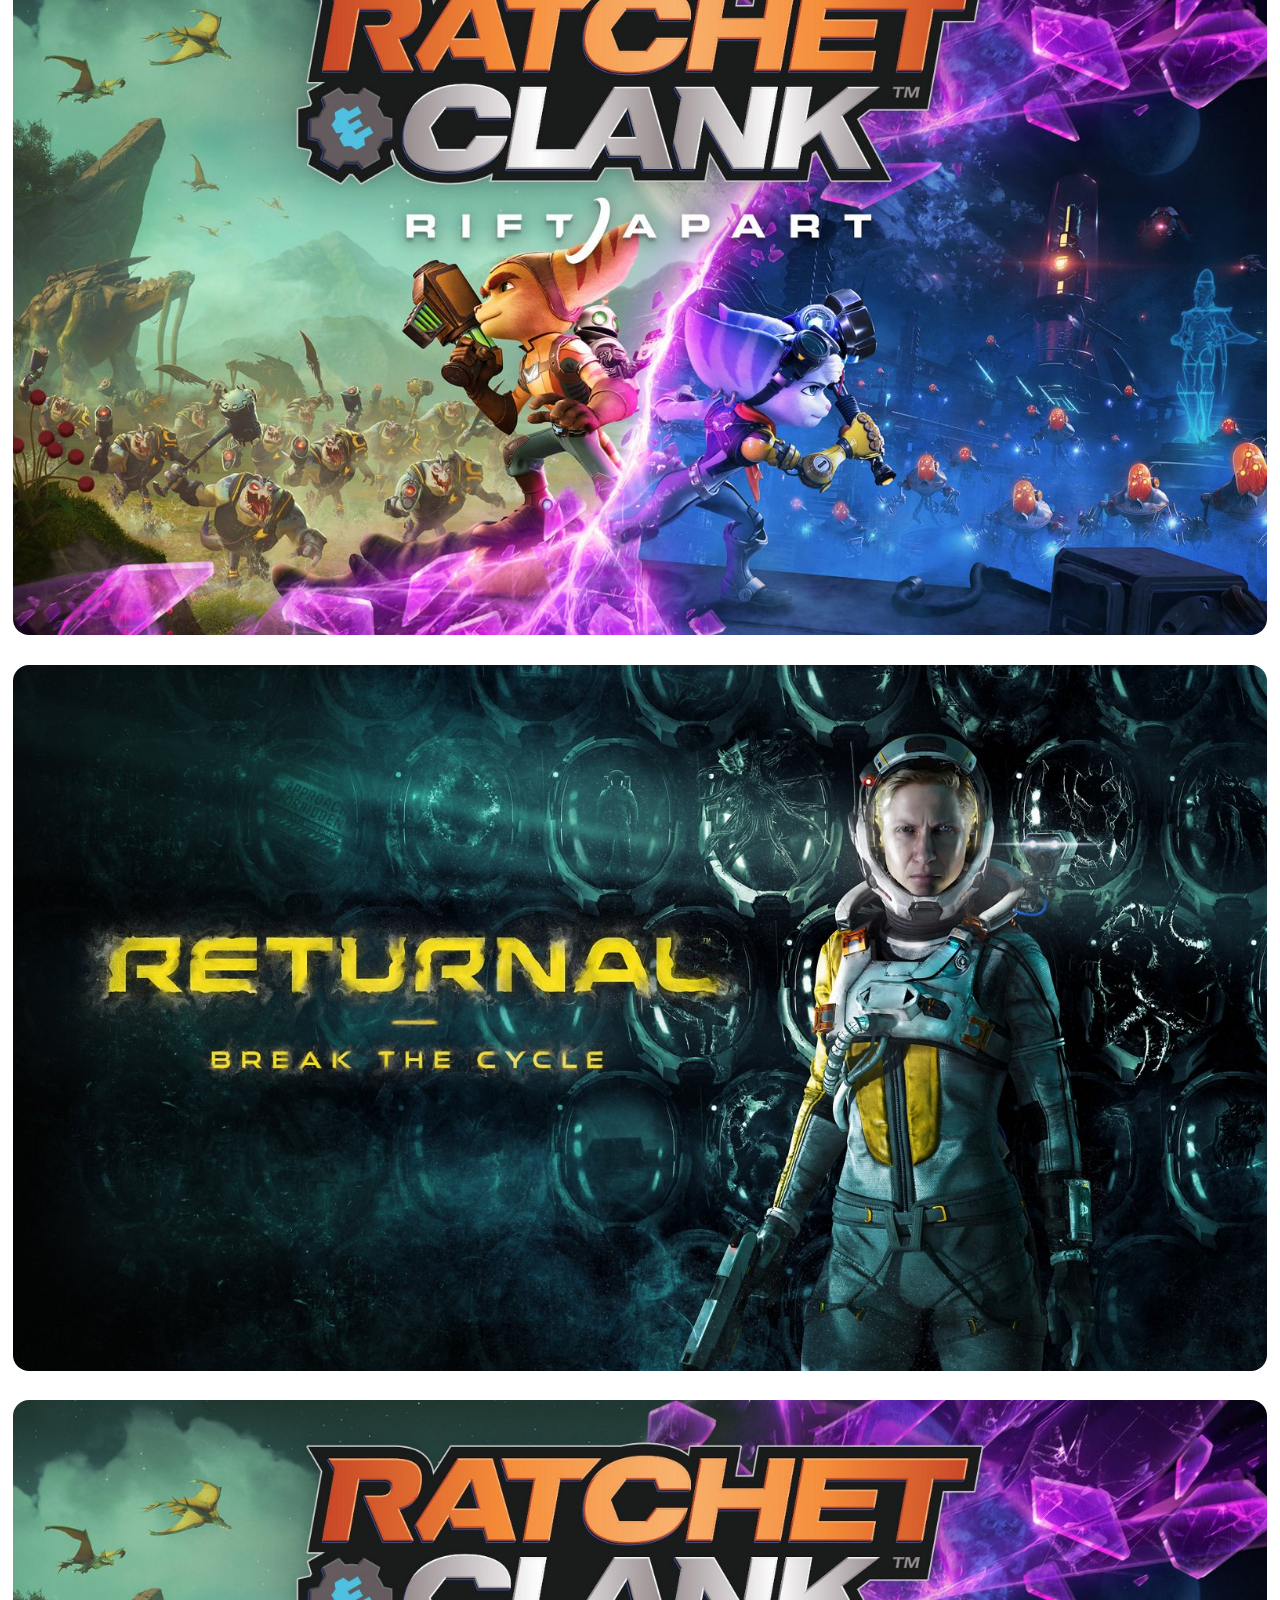
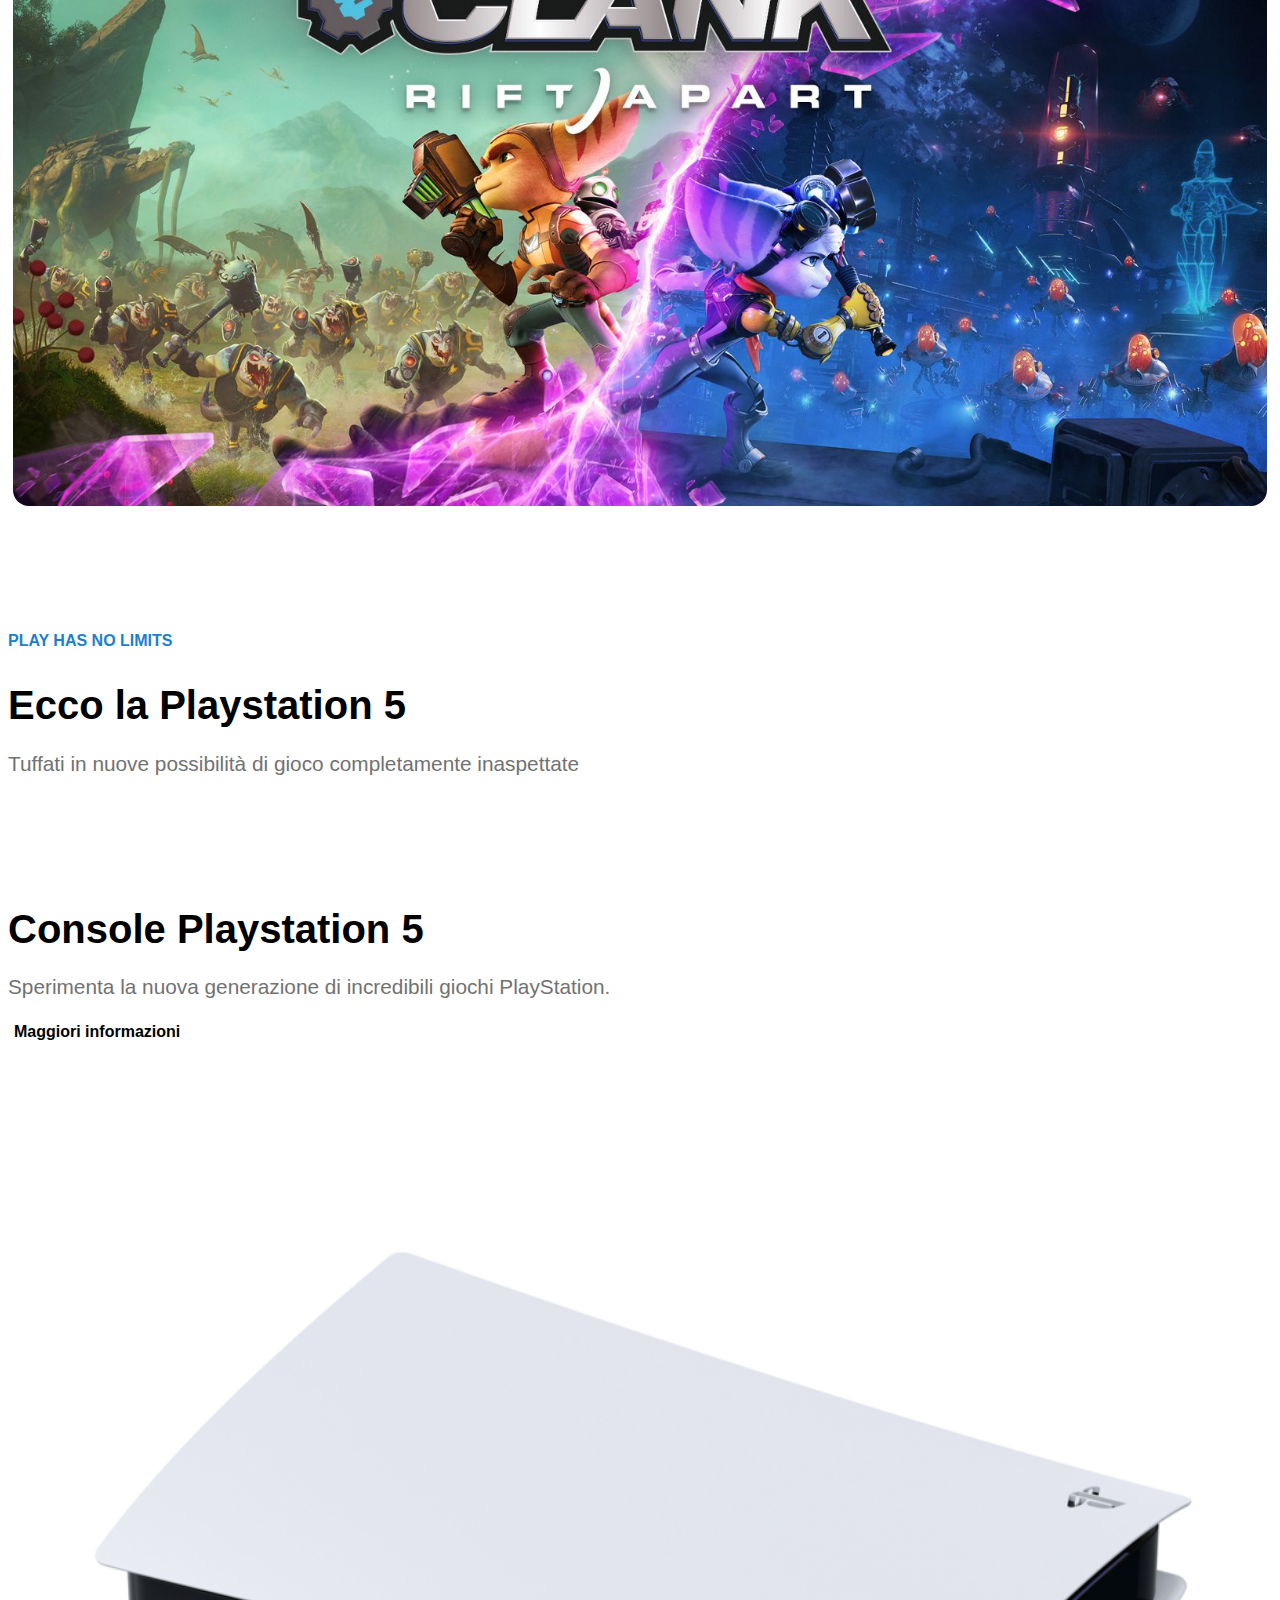
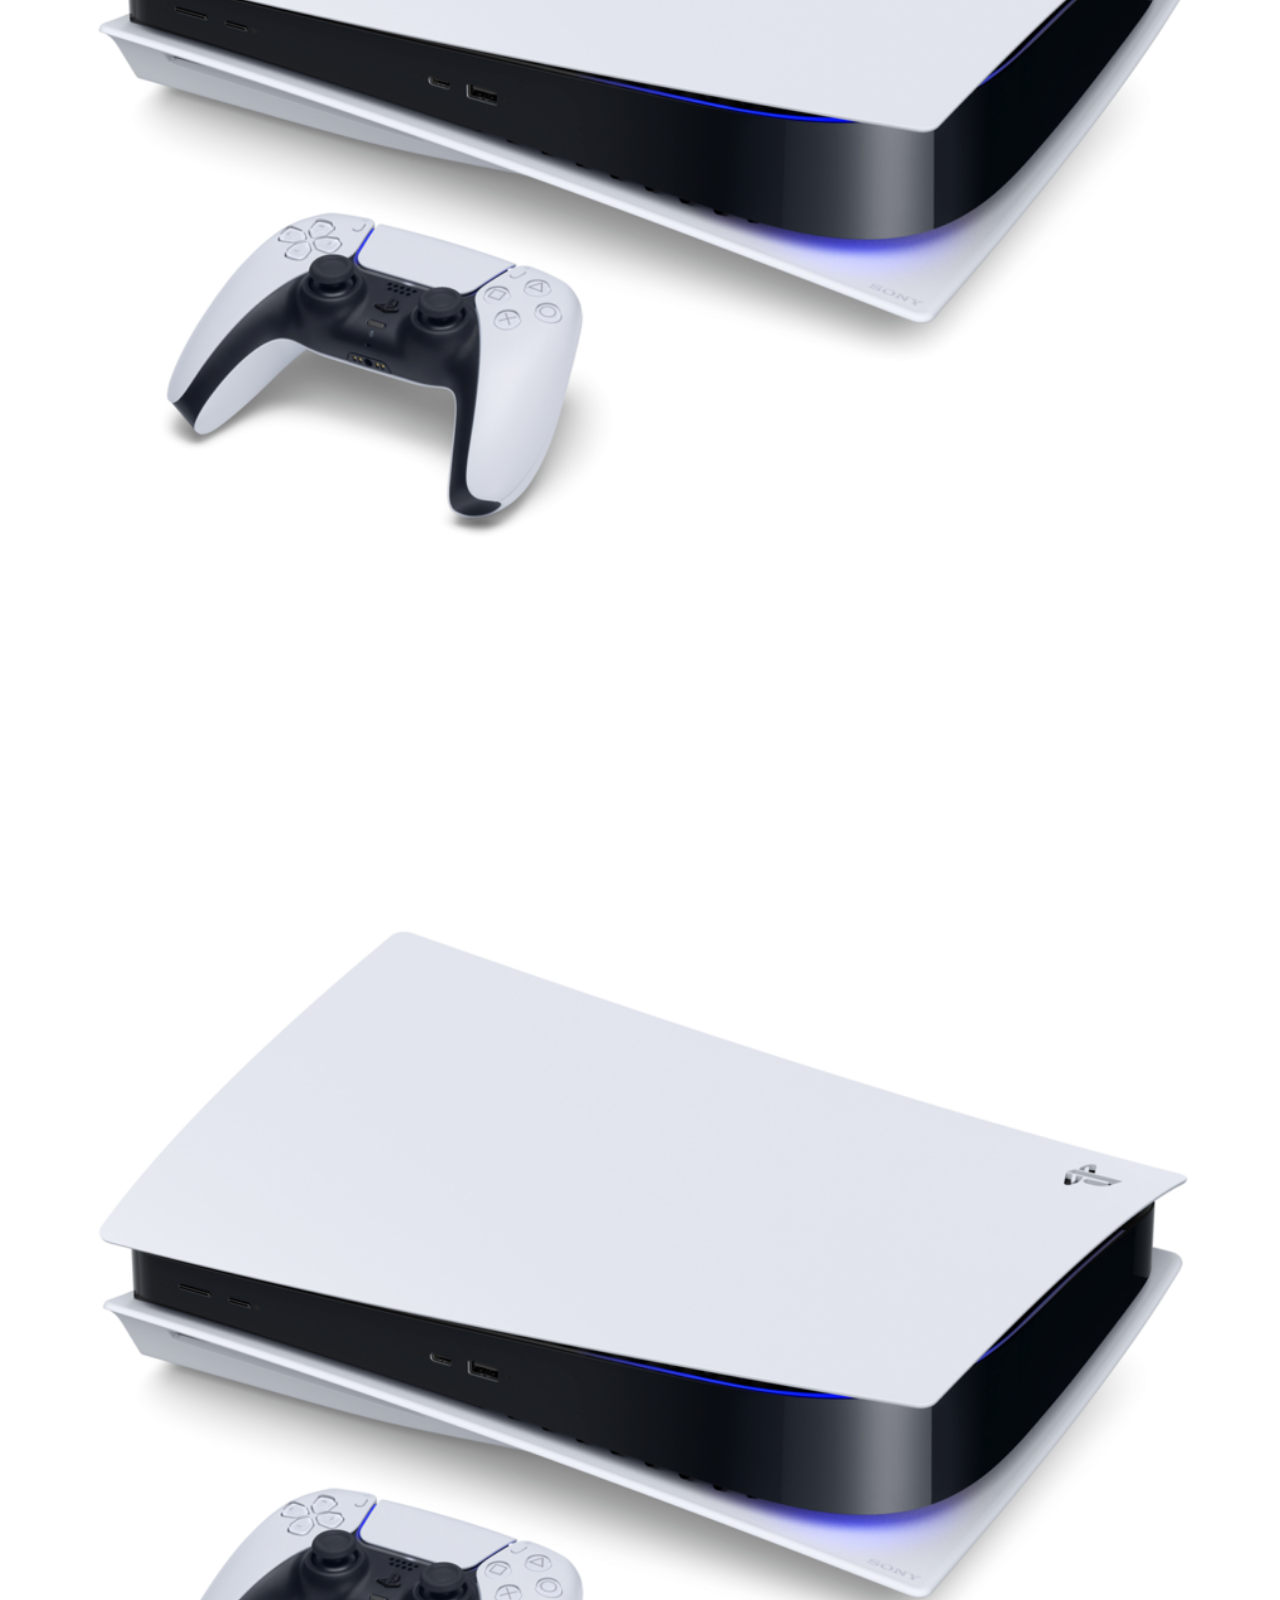
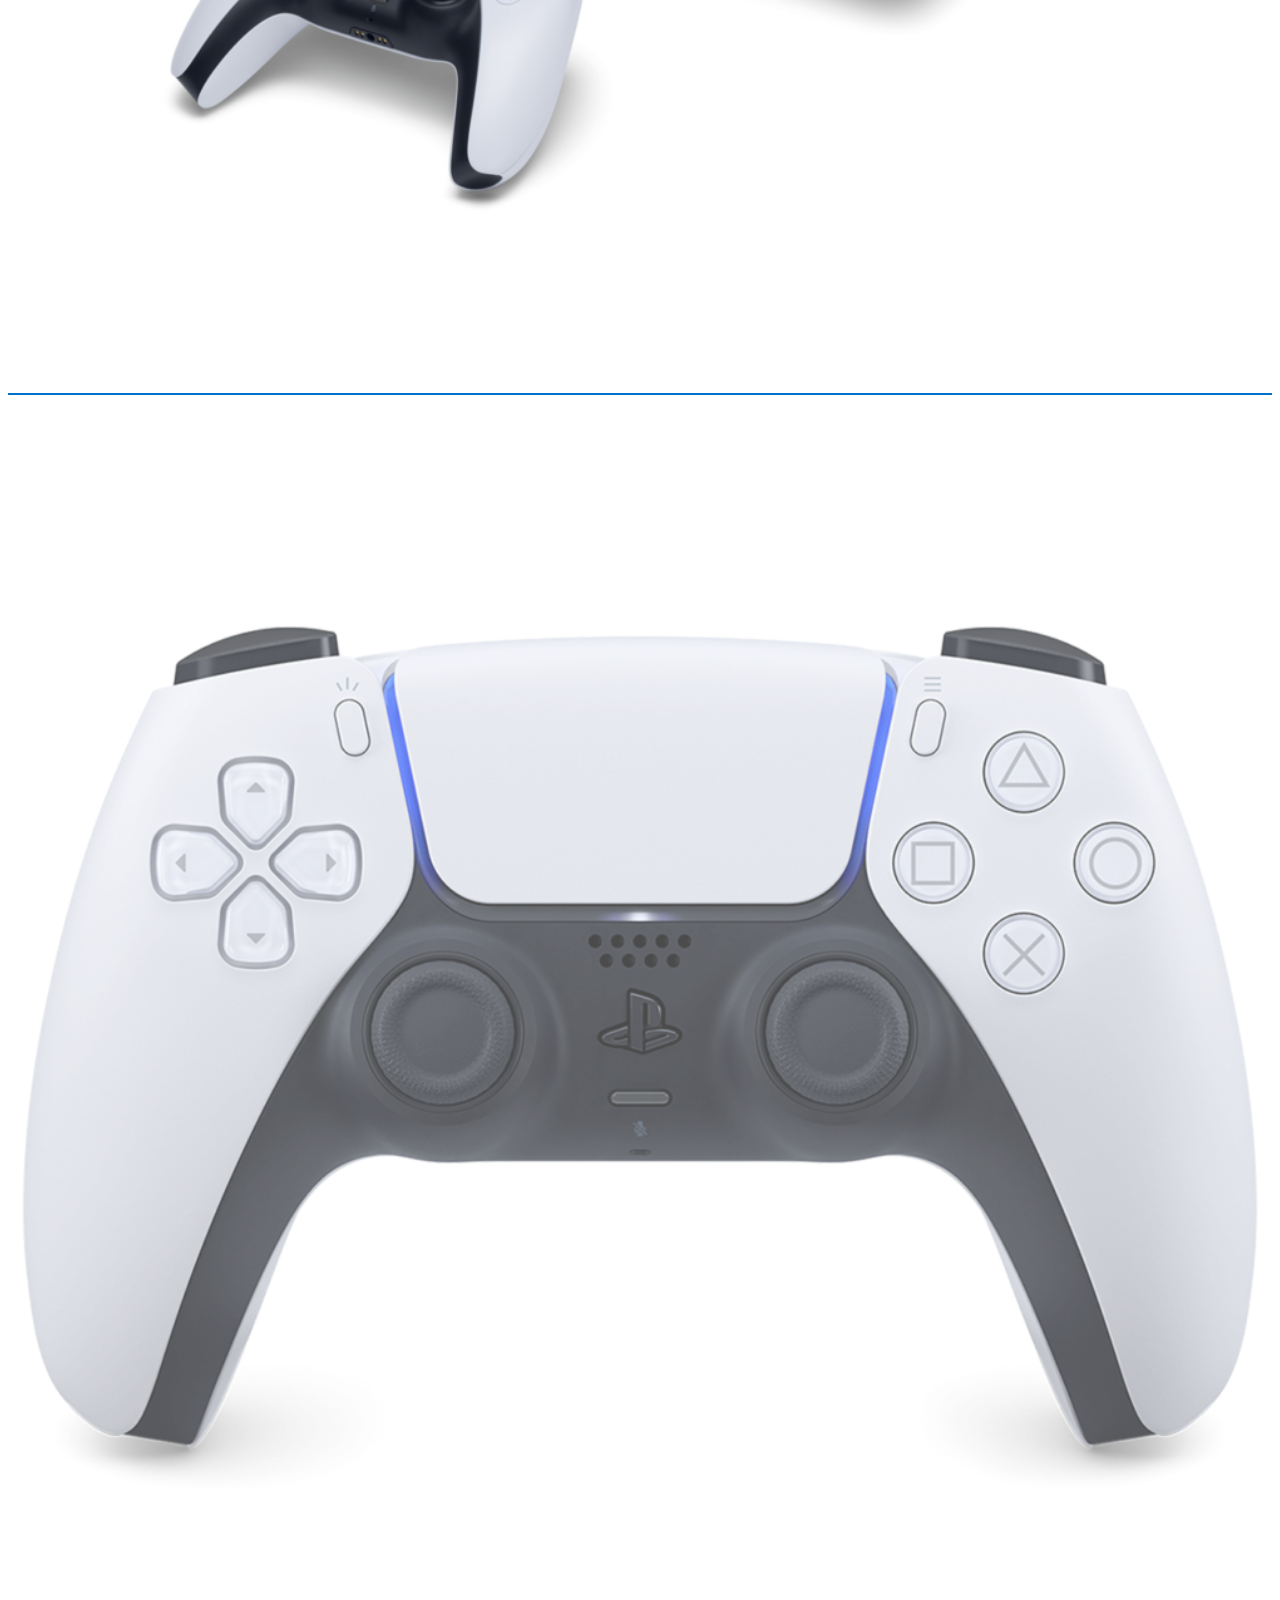
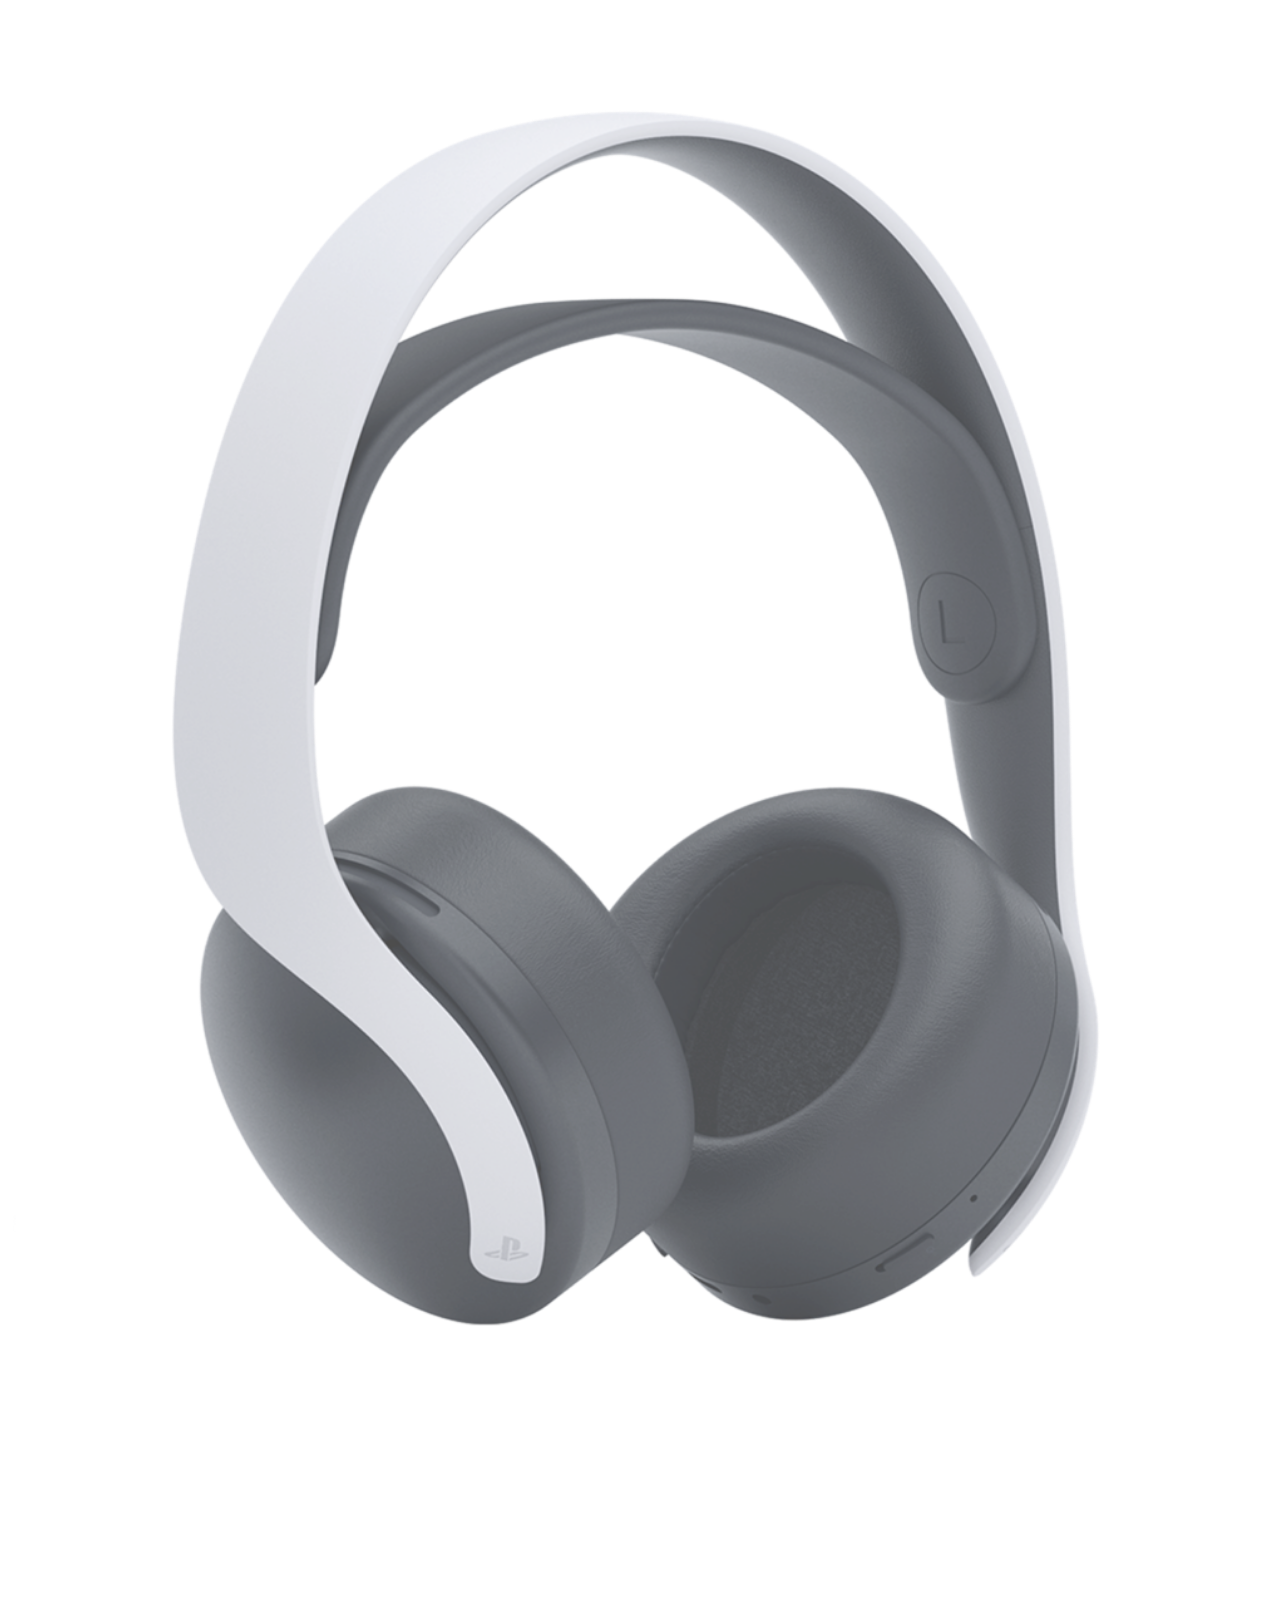
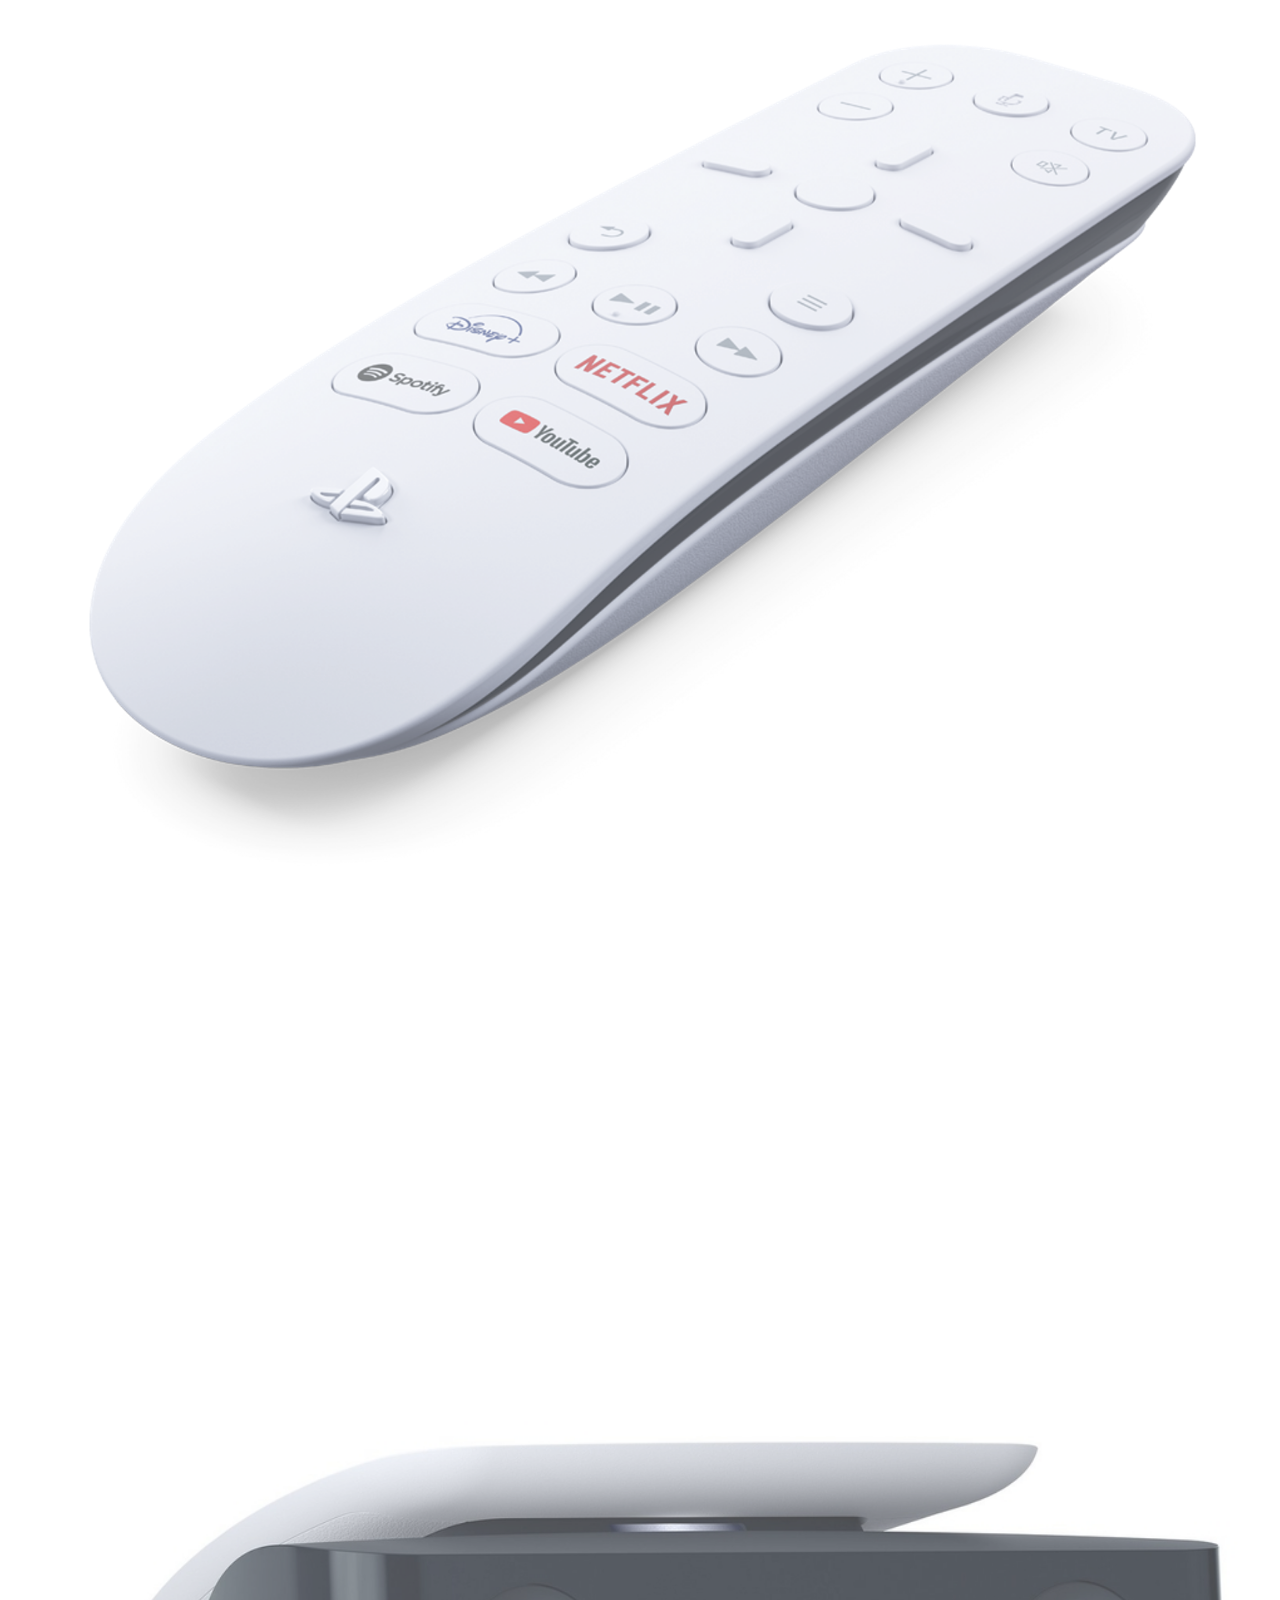
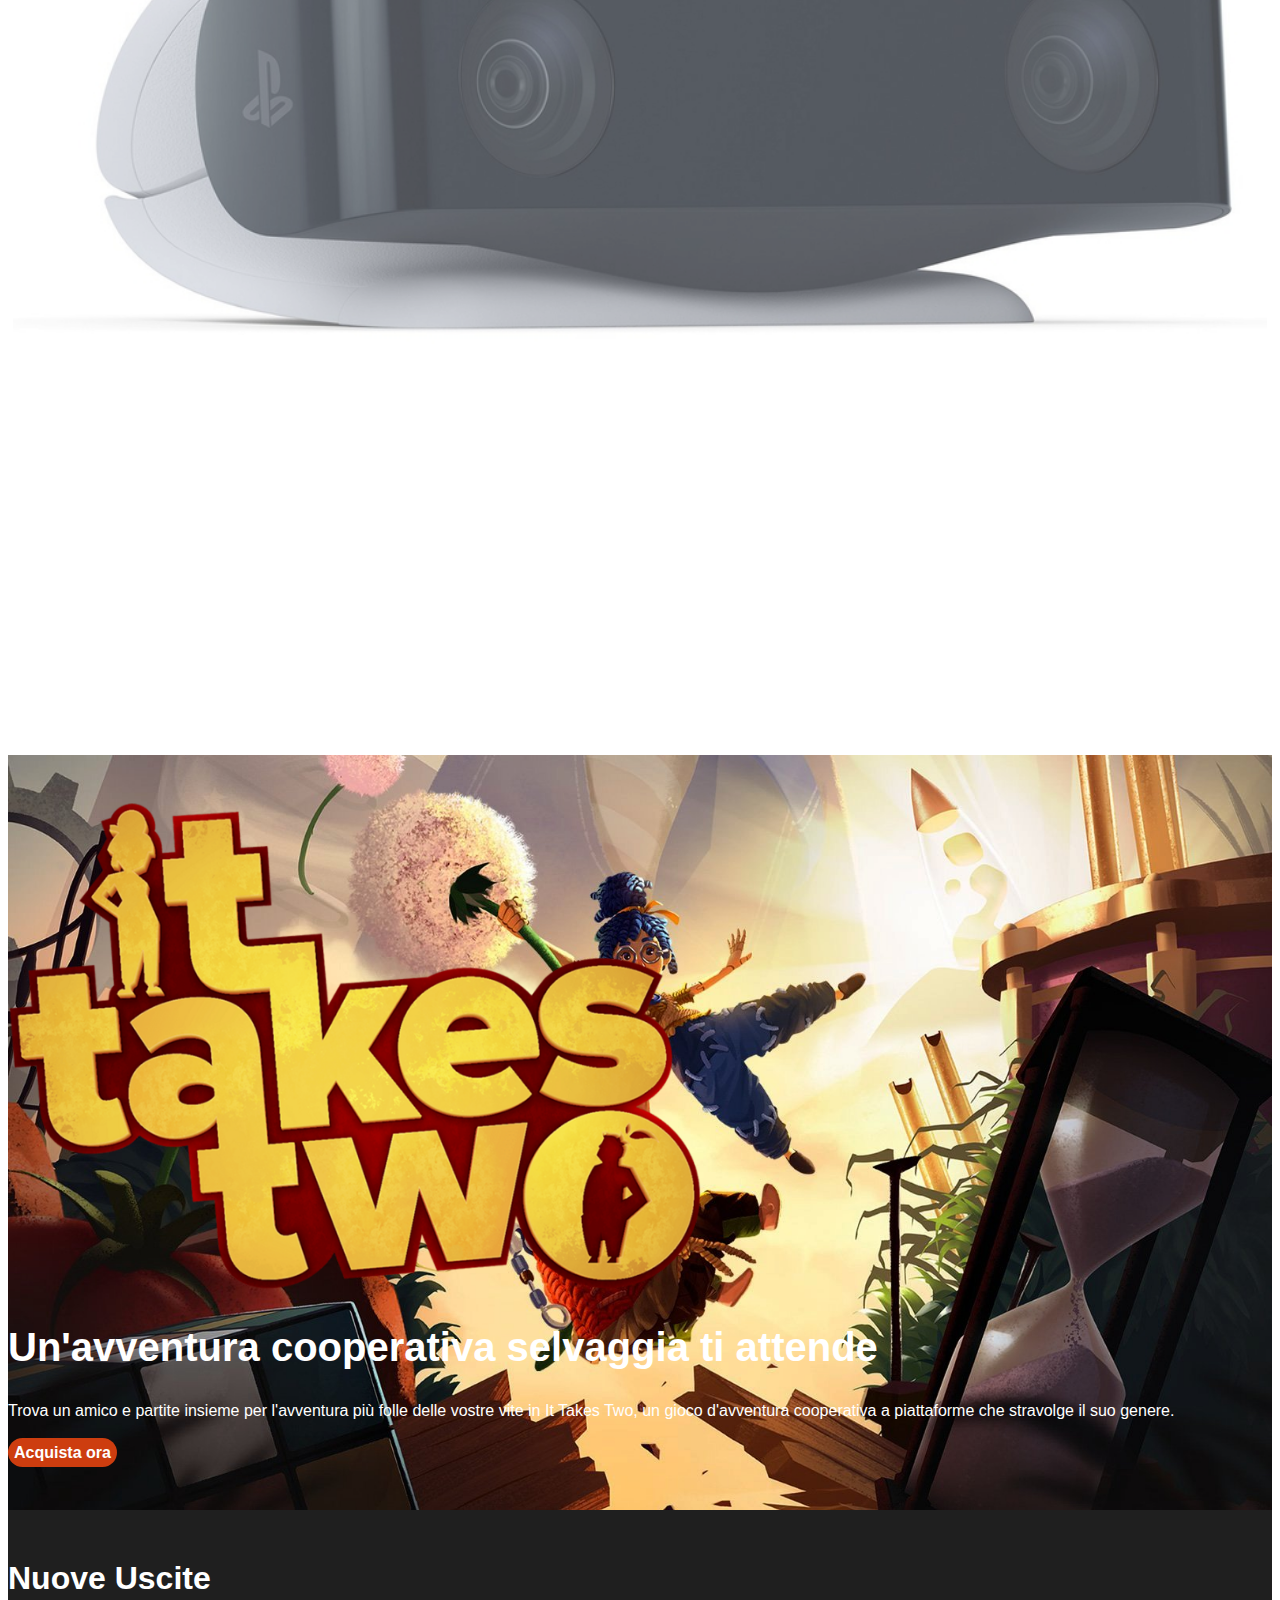
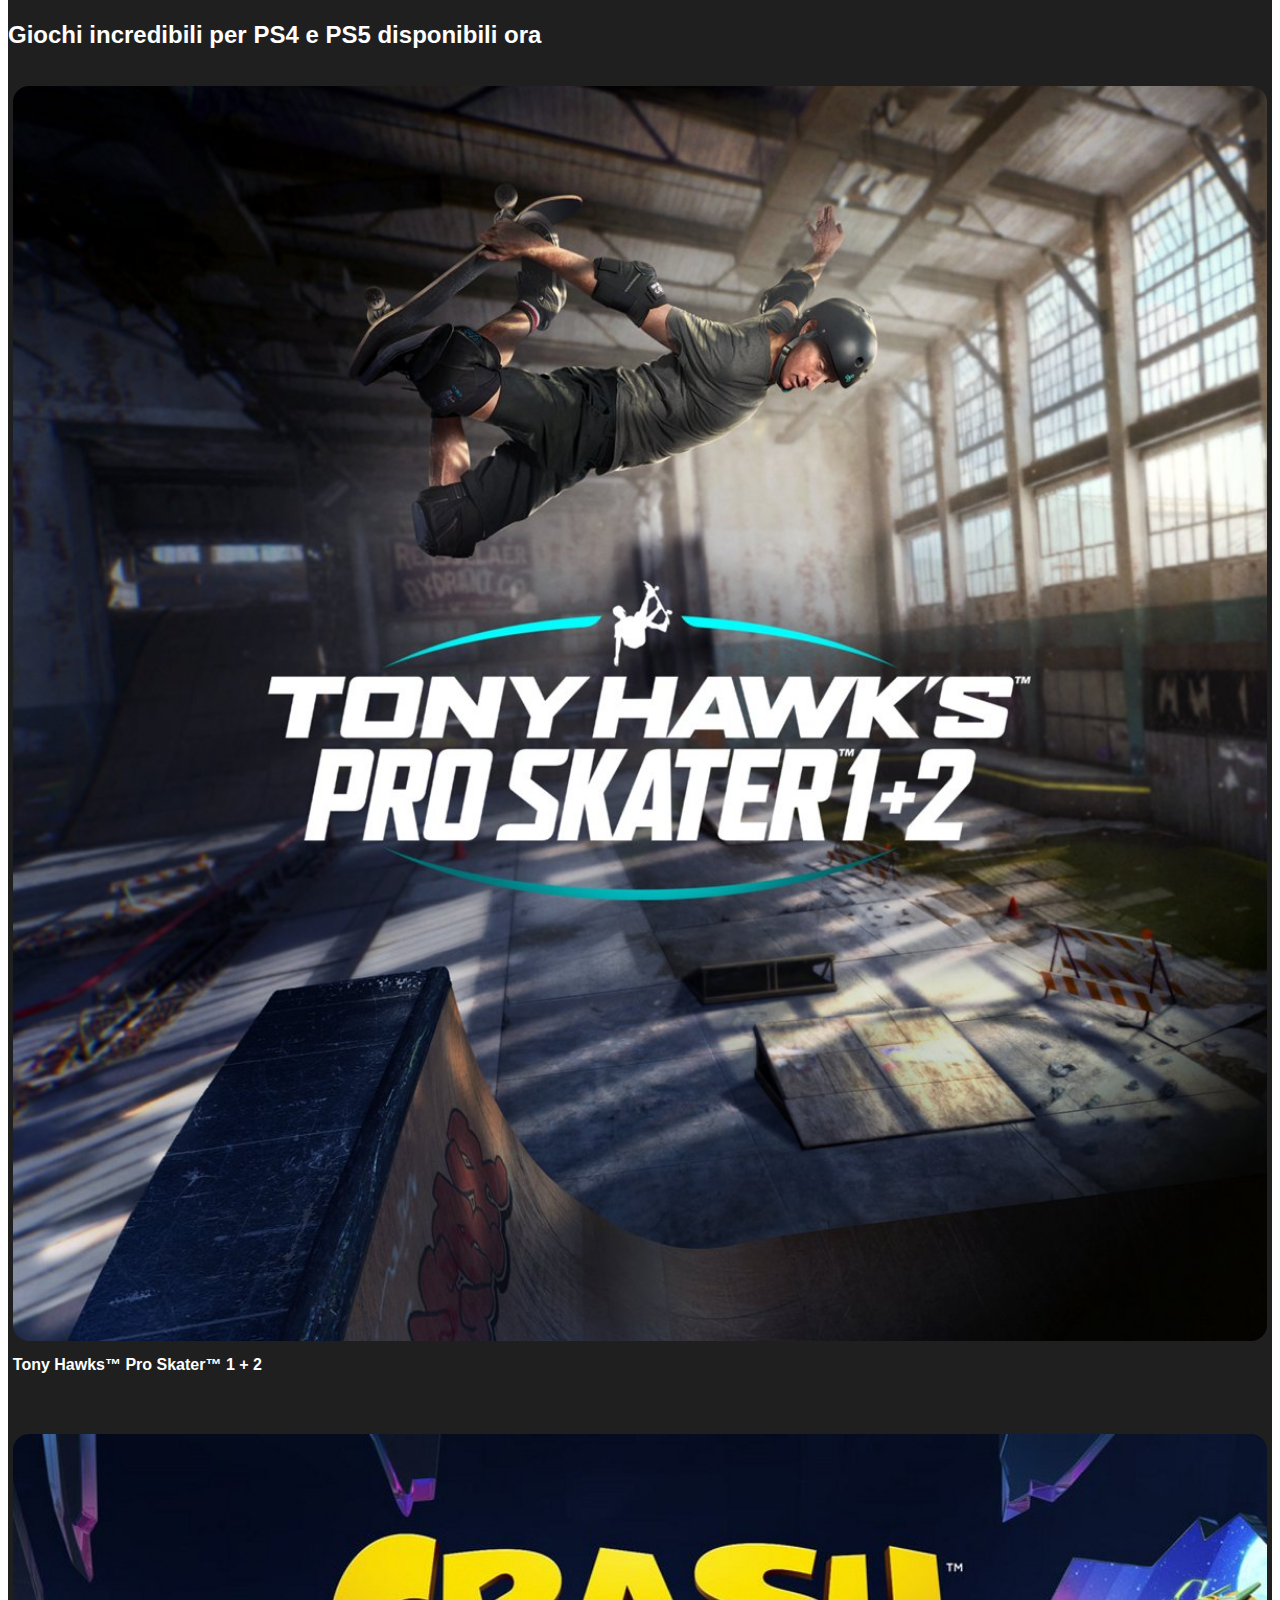
==== commit 712ec13c: "Hover 'Carousel' and buttons" ====
--- a/index.html
+++ b/index.html
@@ -116,12 +116,12 @@
                     <div class="col-lg-4">
 
                         <!-- Card -->
-                        <div class="card ms_card">
+                        <div class="ms_card">
                             <img src="img/returnal-hero-banner-logo.png" class="card-img-top" alt="returnal hero banner logo">
                             <div class="card-body">
                             <h5 class="card-title">Rompi il cerchio</h5>
                             <p class="card-text">Rialzati dopo ogni sconfitta e affronta una nuova sfida con ogni rinascita in questo esplosivo thriller fantascientifico, disponibile in esclusiva su PS5.</p>
-                            <a href="#" class="btn btn-danger">Acquista ora</a>
+                            <a href="#" class="btn">Acquista ora</a>
                             </div>
                         </div>                       
 
@@ -199,7 +199,7 @@
                     <!-- Text -->
                     <div class="col-md-5">
                         <!-- Card -->
-                        <div class="card ms_card">
+                        <div class="ms_card">
                             <div class="card-body ms_heading">
                                 <h5 class="ms_heading-title">Console Playstation 5</h5>
                                 <p class="card-text ms_heading-text">Sperimenta la nuova generazione di incredibili giochi PlayStation.</p>
@@ -292,7 +292,7 @@
                     <div class="col-lg-4">
 
                         <!-- Card -->
-                        <div class="card ms_card">
+                        <div class="ms_card">
                             <img src="img/it-takes-two-logo.png" class="card-img-top" alt="It takes two logo">
                             <div class="card-body">
                             <h5 class="card-title">Un'avventura cooperativa selvaggia ti attende</h5>
@@ -477,7 +477,7 @@
                     <div class="col">
 
                         <!-- Card -->
-                        <div class="card ms_card">
+                        <div class="ms_card">
                             <img src="img/ps4-slim-homepage-image-block.jpg" class="card-img-top" alt="Ps4 slim">
 
                             <div class="card-body ms_heading">
@@ -493,7 +493,7 @@
                     <div class="col">
 
                         <!-- Card -->
-                        <div class="card ms_card">
+                        <div class="ms_card">
                             <img src="img/double11-202010-tw-psvr.jpg" class="card-img-top" alt="Playstation VR">
 
                             <div class="card-body ms_heading">
@@ -509,7 +509,7 @@
                     <div class="col">
 
                         <!-- Card -->
-                        <div class="card ms_card">
+                        <div class="ms_card">
                             <img src="img/dualshock-4-listing-thumb.jpg" class="card-img-top" alt="Controller Dual Shock">
 
                             <div class="card-body ms_heading">
@@ -531,7 +531,7 @@
                 <div class="row row-cols-1 row-cols-md-2 align-items-center">
 
                     <!-- Card -->
-                    <div class="card ms_card col-md-6">
+                    <div class="ms_card col-md-6">
                         <img src="img/ps-plus-logo.png" class="card-img-top" alt="It takes two logo">
 
                         <div class="card-body">
@@ -590,12 +590,12 @@
                 <div class="row row-cols-1 row-cols-md-2 align-items-center">
 
                     <!-- Card -->
-                    <div class="card ms_card col-md-6">
+                    <div class="ms_card col-md-6">
                         <img src="img/ps-now-logo-two-column.png" class="card-img-top" alt="Ps Now logo">
 
                         <div class="card-body">
                             <p class="card-text">Ottieni l'accesso immediato a una vastissima raccolta di oltre 800 giochi per PS4, PS3, e PS2 o PC Windows, con nuovi titoli aggiunti ogni mese.</p>
-                            <a href="#" class="btn">Esplora PlayStation Now</a>
+                            <a href="#" class="btn btn-light">Esplora PlayStation Now</a>
                         </div>
                     </div>                       
                     <!-- End Card -->
--- a/css/style.css
+++ b/css/style.css
@@ -18,6 +18,22 @@
     color: inherit;
     text-decoration: none;
 }
+section,
+footer {
+    padding: 4rem 0;
+}
+.btn {
+    border: 0.4rem double transparent;
+    transition: all 0.2s;
+}
+.btn:hover {
+    border: 0.4rem double black; 
+}
+.btn.btn-dark:hover {
+    border-color: white; 
+}
+
+/* UTILITIES - Containers */
 .ms_container {
     margin: 0 auto;
     max-width: 720px;
@@ -26,13 +42,9 @@
     margin: 0 auto;
     max-width: 576px;
 }
-section,
-footer {
-    padding: 4rem 0;
-}
-
-
-/* COMMON - Sections */
+
+
+/* UTILITIES - Sections */
 .ms_section-grid {
     padding: 1.5rem 0;
 }
@@ -47,7 +59,7 @@
 }
 
 
-/* COMMON - MS Card */
+/* UTILITIES - MS Card */
 .ms_card {
     background-color: transparent;
     border: none;
@@ -68,12 +80,16 @@
 .ms_card .card-body .btn {
     border-radius: 1.5rem;
     font-weight: 600;
-    color: white;
-}
-
-/* COMMON - PC Card */
+}
+
+
+/* UTILITIES - PC Card */
 .pc-card {
     padding: 0.8rem 0.3rem;
+    display: block;
+}
+.pc-card img {
+    border-radius: 1rem;
 }
 .pc-card img {
     border-radius: 1rem;
@@ -86,7 +102,7 @@
 }
 
 
-/* COMMON - Heading */
+/* UTILITIES - Heading */
 .ms_heading {
     margin-bottom: 4rem;
 }
@@ -109,7 +125,7 @@
 }
 
 
-/* COMMON - Section Hero */
+/* UTILITIES - Section Hero */
 .ms_section_hero {
     padding: 3rem 0;
     background-position: center;
@@ -120,6 +136,7 @@
 }
 .ms_section_hero .ms_card .card-body .btn {
     background-color: #cd3d0f;
+    color: white;
 }
 
 
@@ -189,9 +206,21 @@
 /* SECTION - Jumbotron */
 #ms_jumbotron {
     background-image: url(../img/jumbo-bg.png);
+    background-position-y: top;
     height: 675px;
 }
 
+/* SECTION - Carousel */
+#carousel .col:first-child .pc-card img {
+    border: 0.2rem #147dd2 solid;
+    padding: 0.2rem;
+}
+#carousel .col .pc-card img {
+    transition: all ease-out 0.4s;
+}
+#carousel .col .pc-card:hover img {
+    transform: translateY(-1rem);
+}
 
 /* SECTION - Slogan */
 #slogan {
@@ -257,7 +286,6 @@
 }
 #ps-plus .ms_card .card-body .btn {
     background-color: #d9dadc;
-    border-color: #d9dadc;
     color: #3066e6;
 }
 
@@ -266,11 +294,6 @@
 #ps-now {
     background-color: #161c3b;
     color: white;
-}
-#ps-now .ms_card .card-body .btn {
-    background-color: white;
-    border-color: white;
-    color: black;
 }
 
 
@@ -303,7 +326,6 @@
     width: fit-content;
 }
 .col .logo-language a.ms_logo img {
-    filter: brightness(0) invert(1);
     width: 6rem;
 }
 .col .logo-language a.language img {
@@ -317,8 +339,6 @@
     margin-left: 2rem;
     line-height: 2rem;
 }
-.col.ms_footer-menu .col:last-child ul {
-}
 
 
 /* FOOTER - Copyright */
@@ -335,8 +355,6 @@
 }
 
 
-
-
 /******************** 
     MEDIA QUERIES 
 ********************/ 
@@ -362,8 +380,6 @@
 #explore-ps .ms_card {
     margin-bottom: 1rem;
 }
-
-
 }
 
     
@@ -407,15 +423,12 @@
 #header-bottom .search-menu li {
    margin-right: 1rem; 
 }    
-
 #header-bottom .search-menu li:last-child {
     margin-right: 0.5rem;
 }    
-
 #header-bottom .search-menu li:last-child a img {
     width: 1.5rem;
 }    
-
 }
 
 
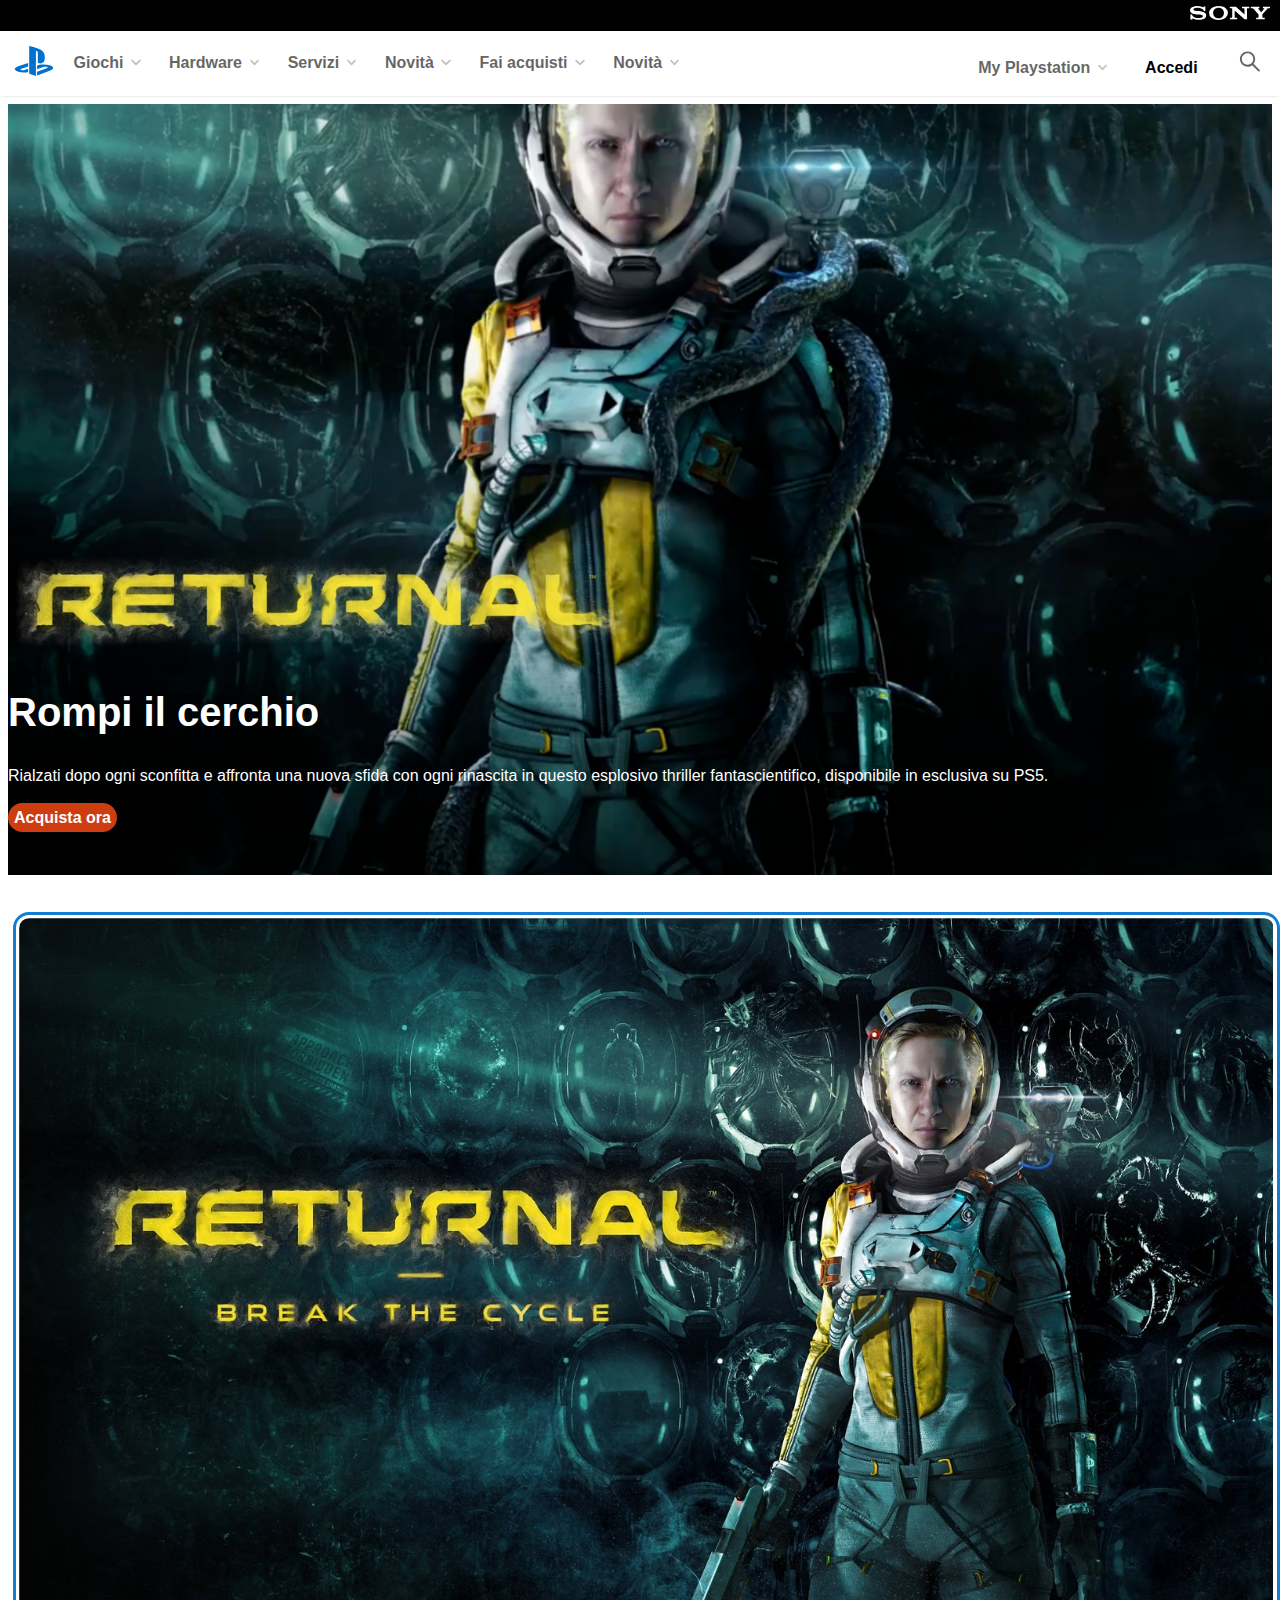
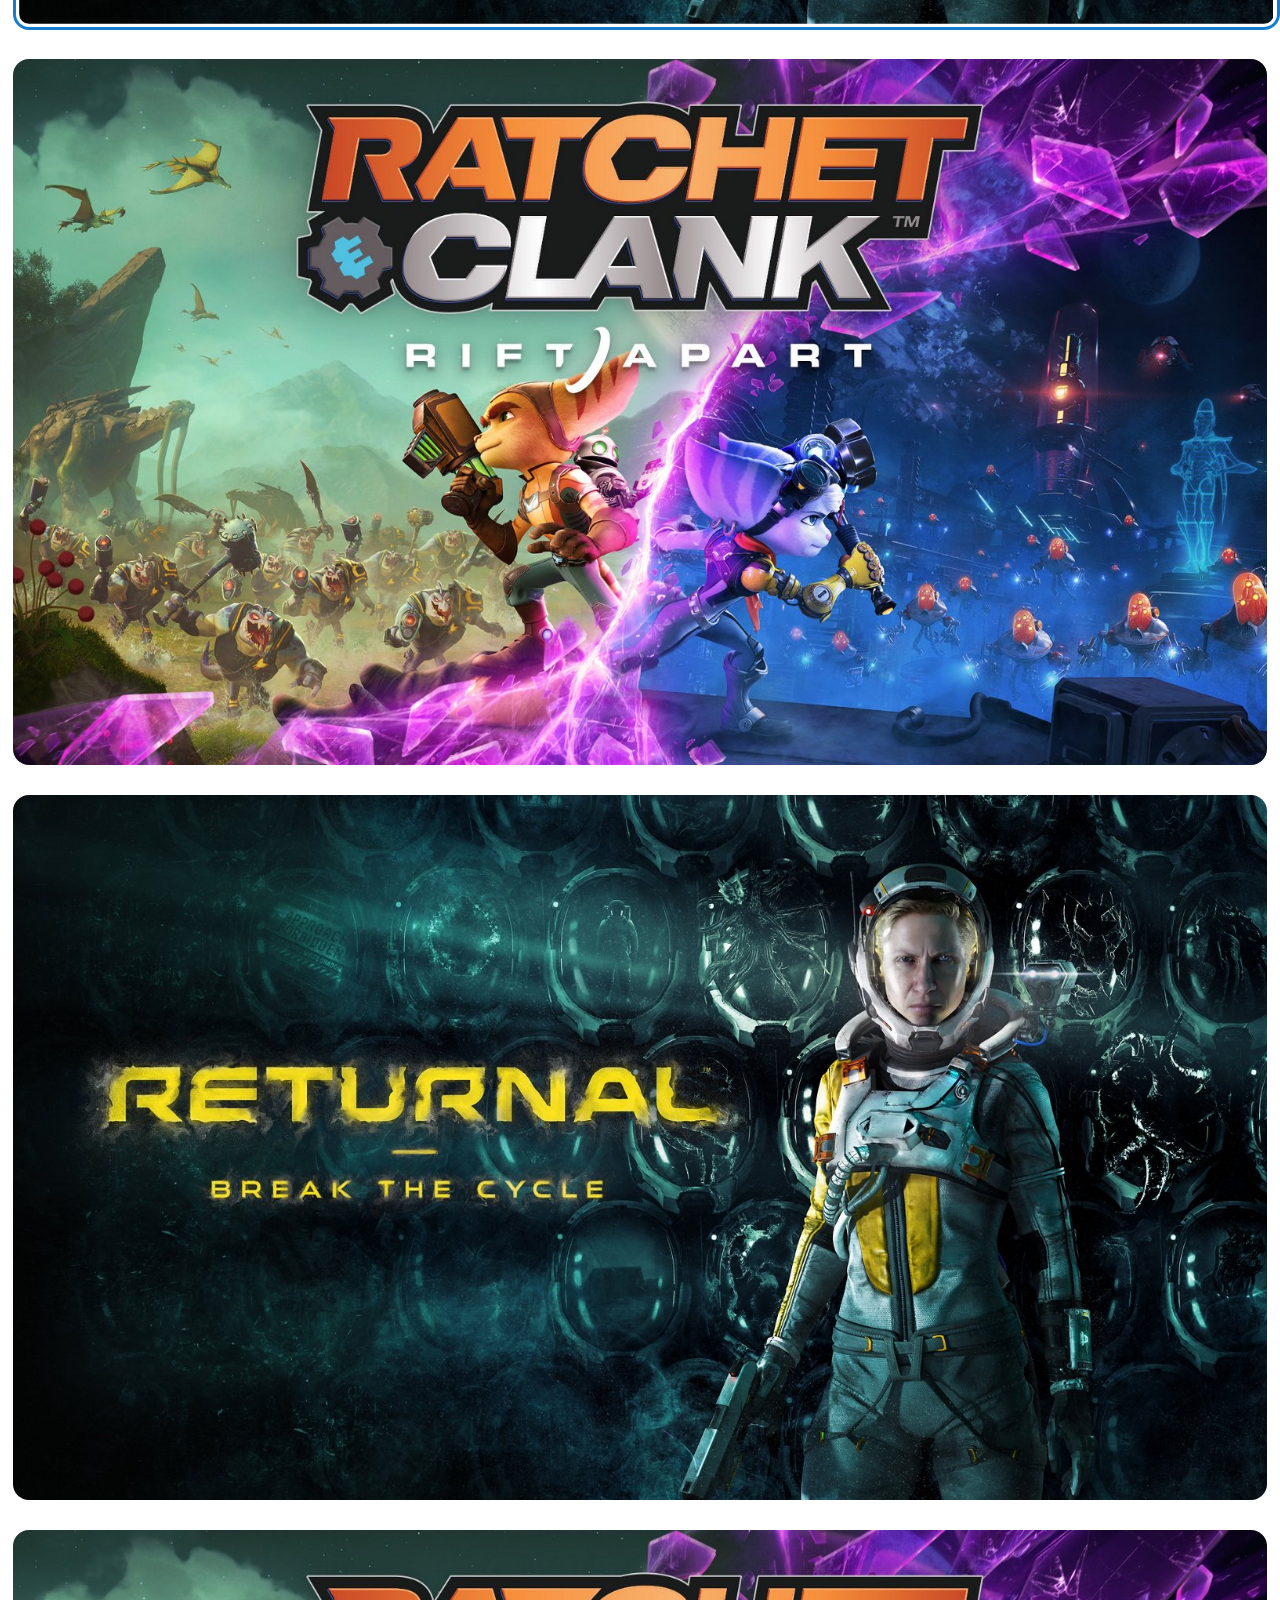
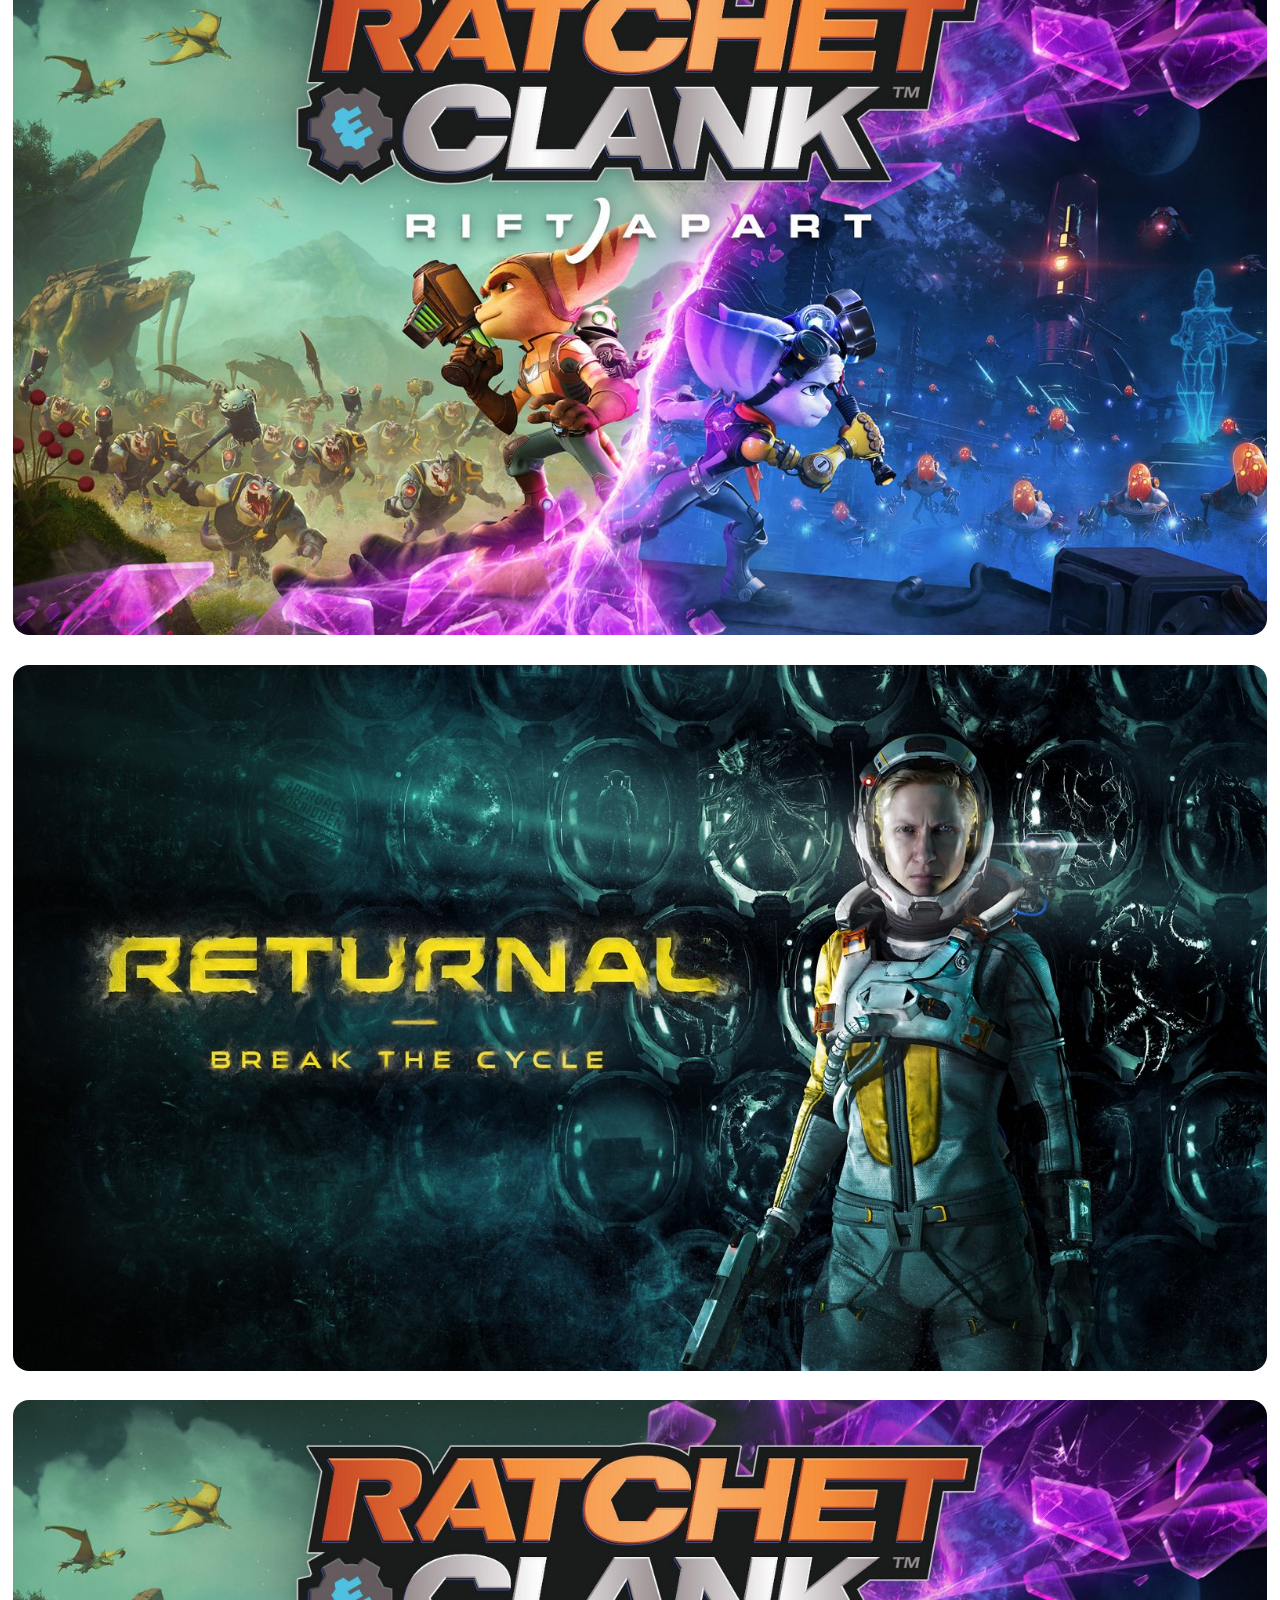
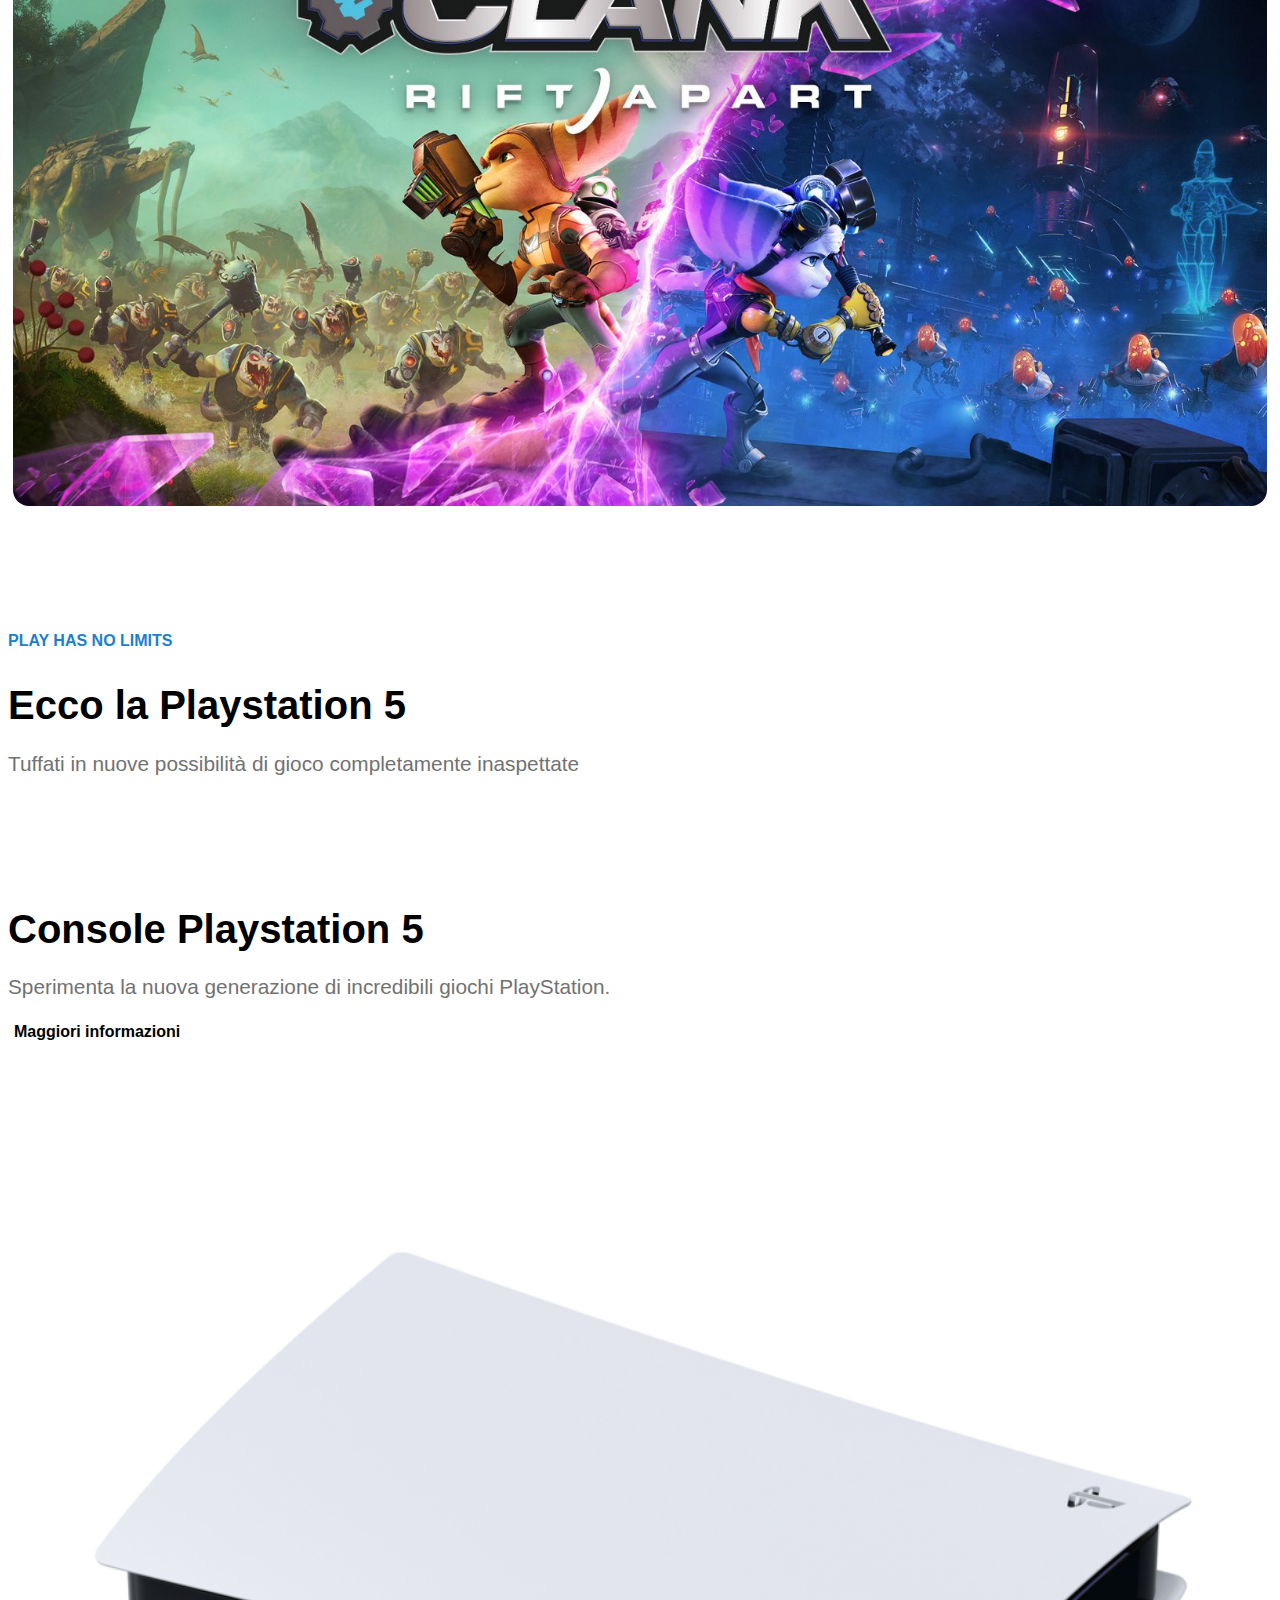
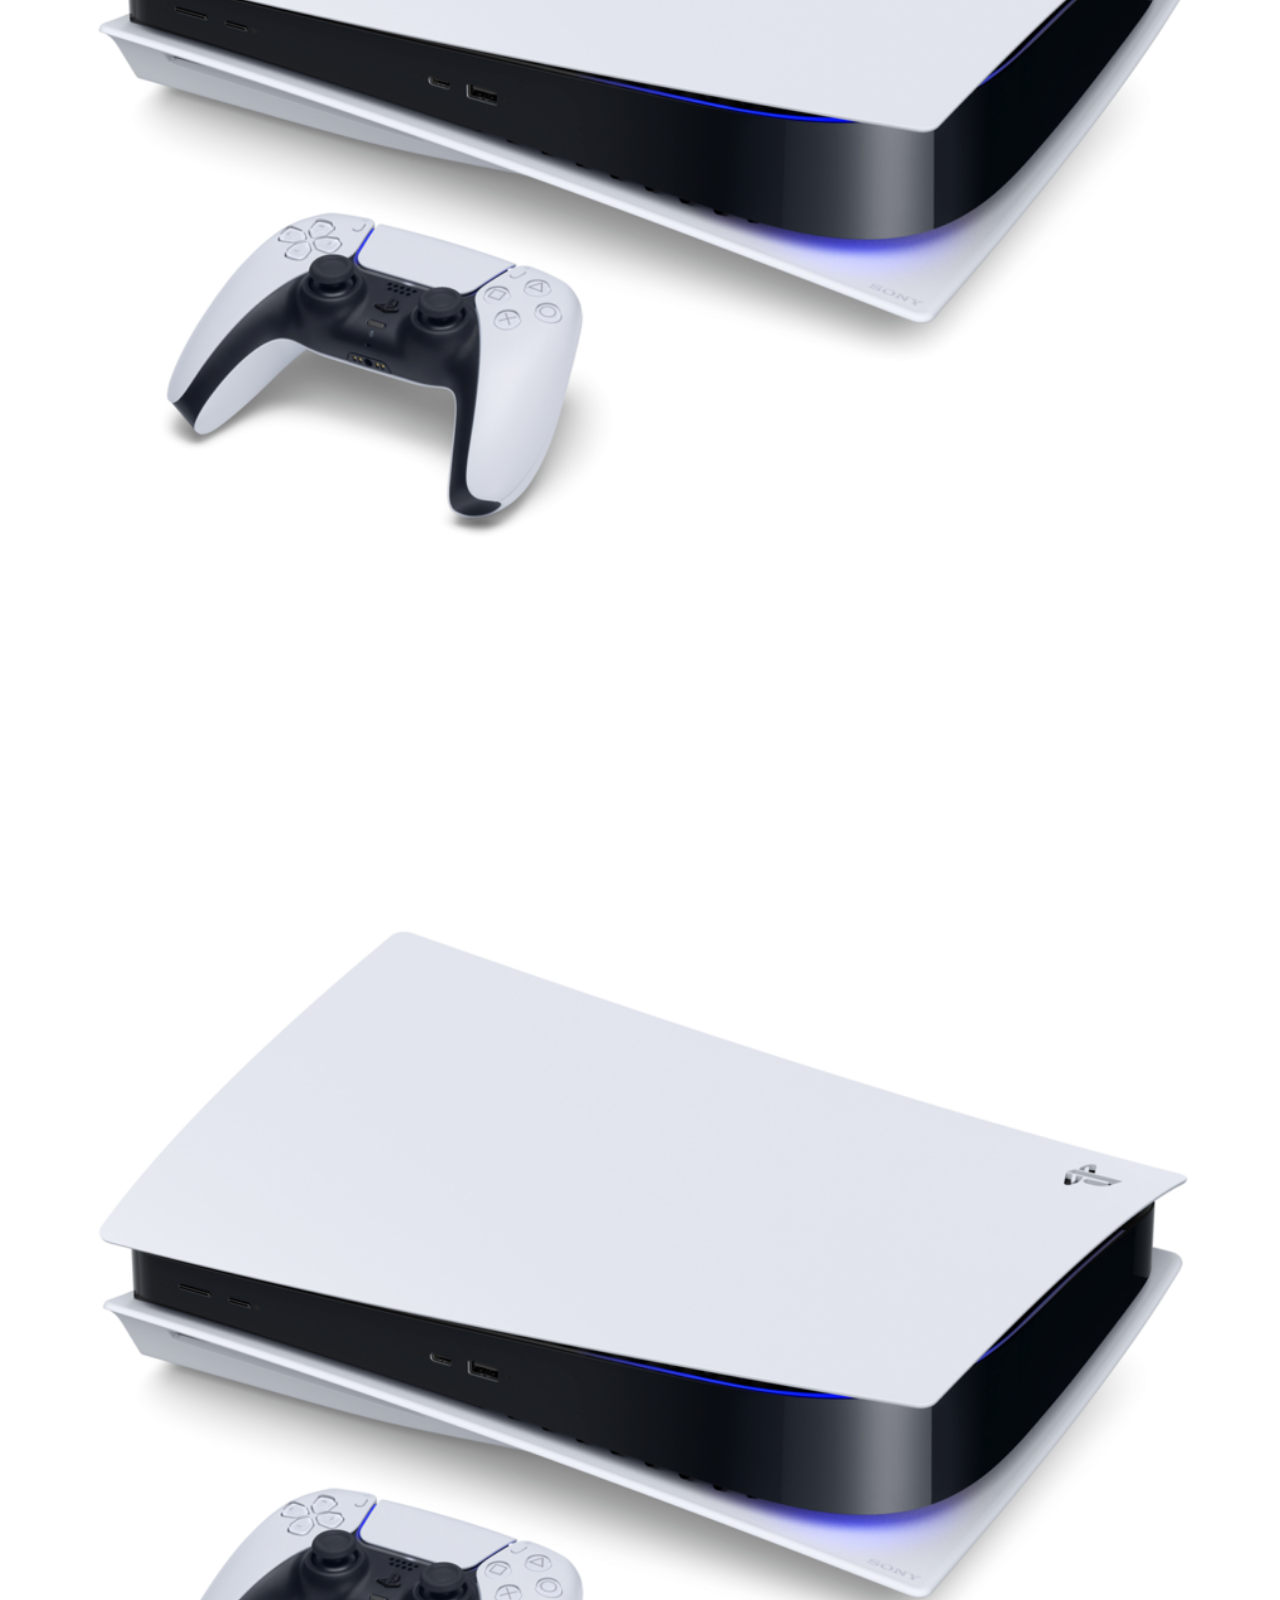
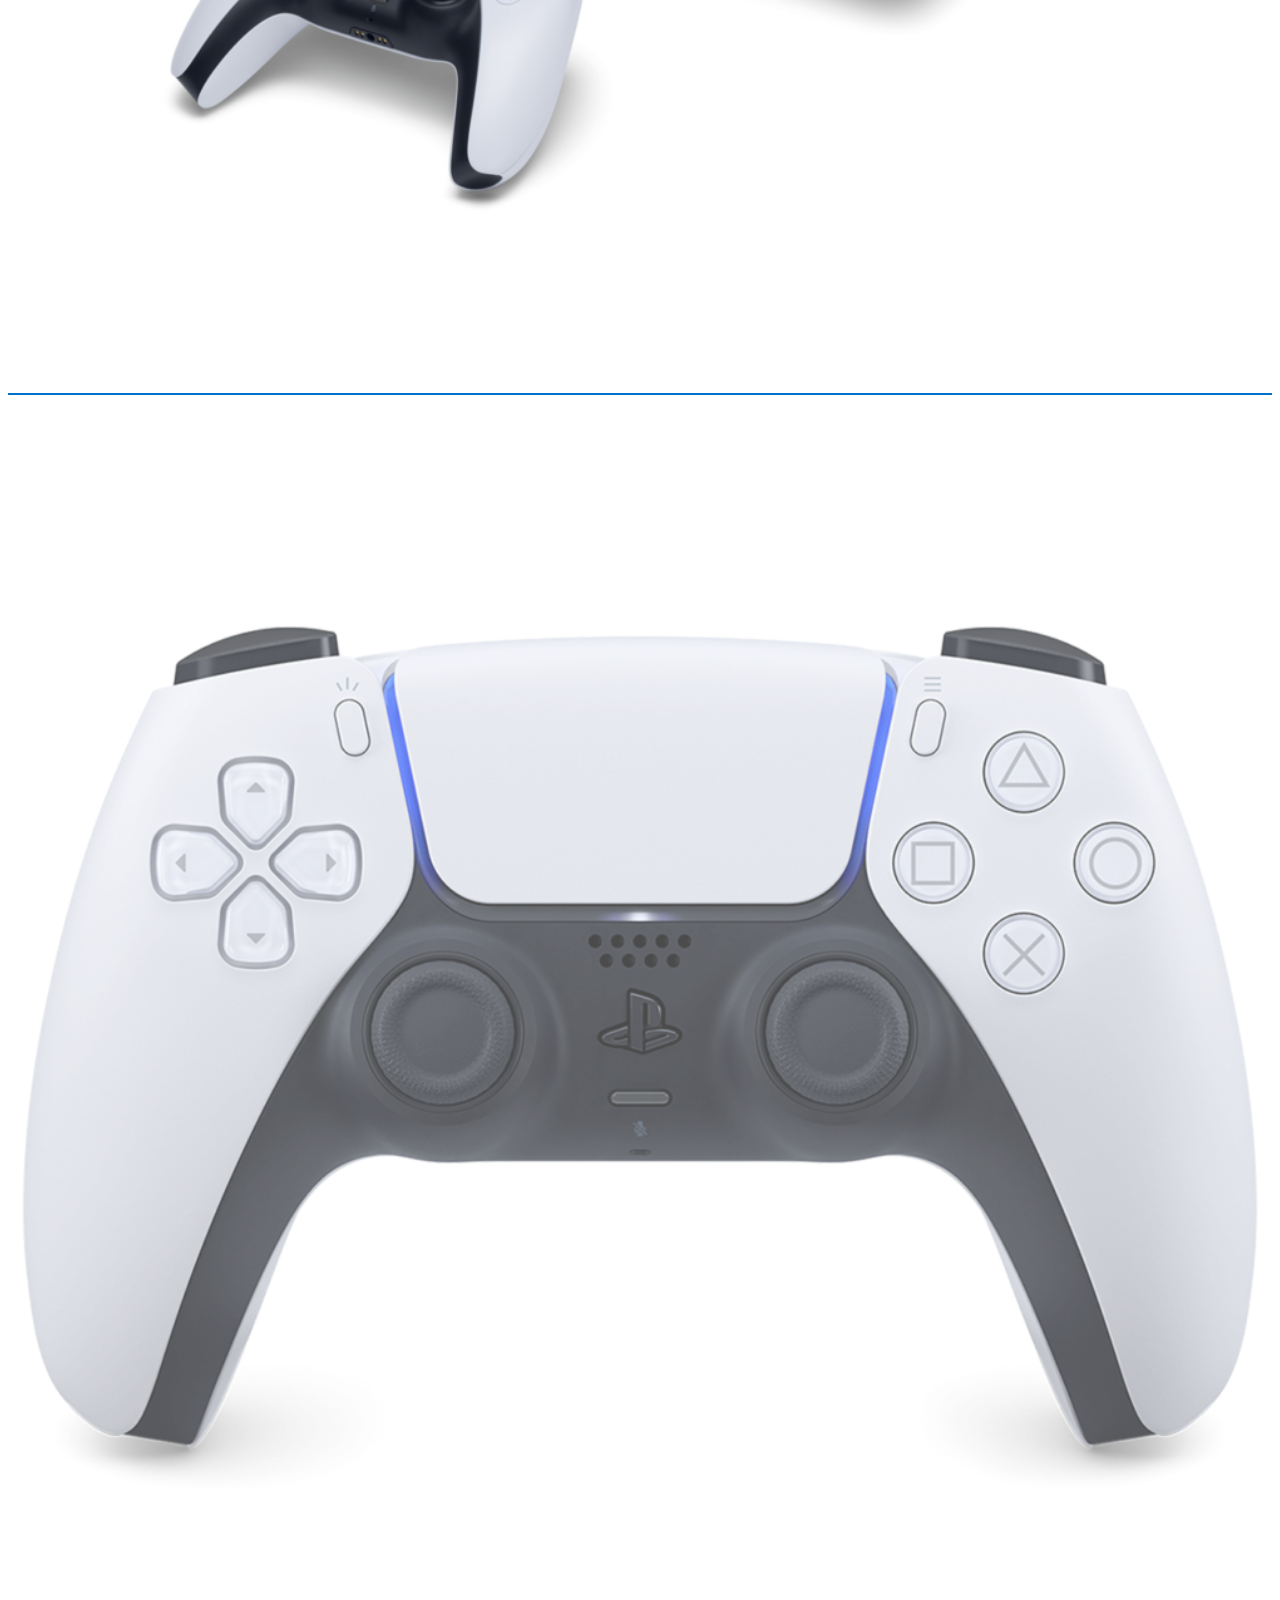
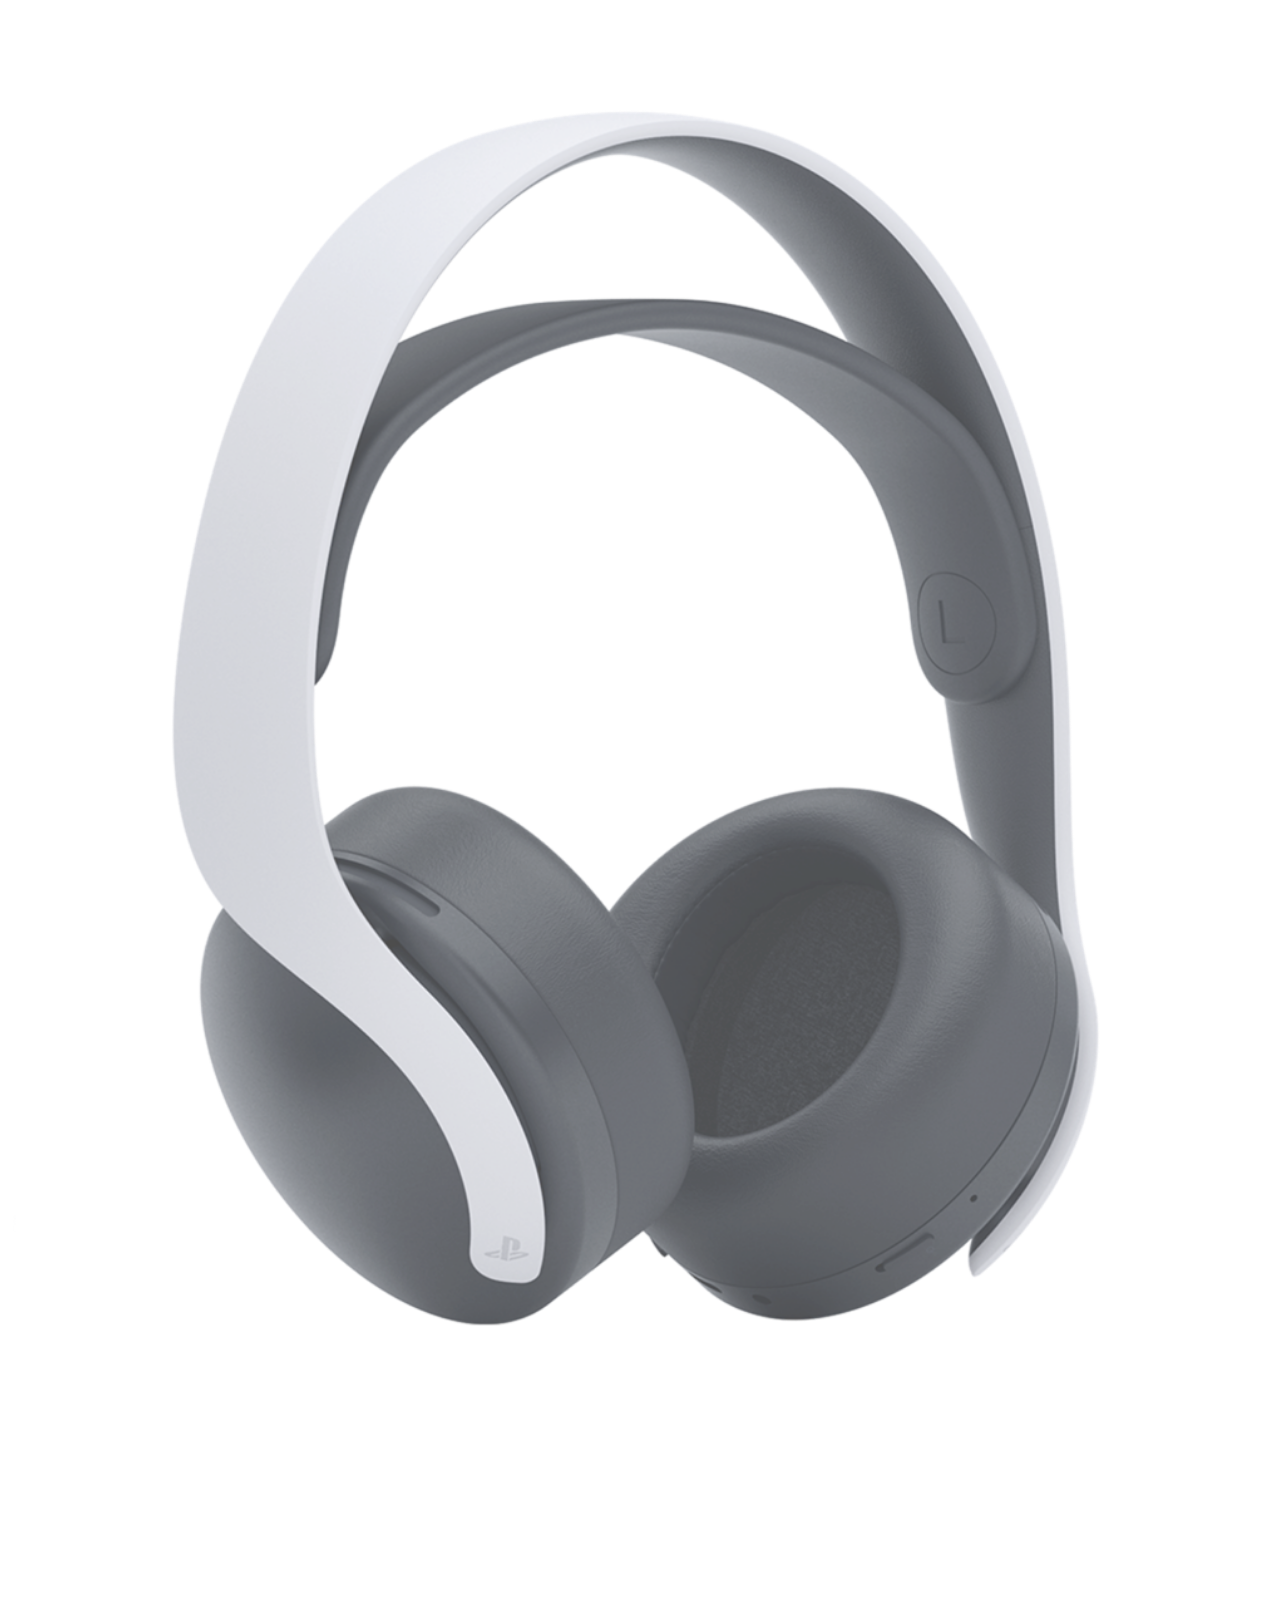
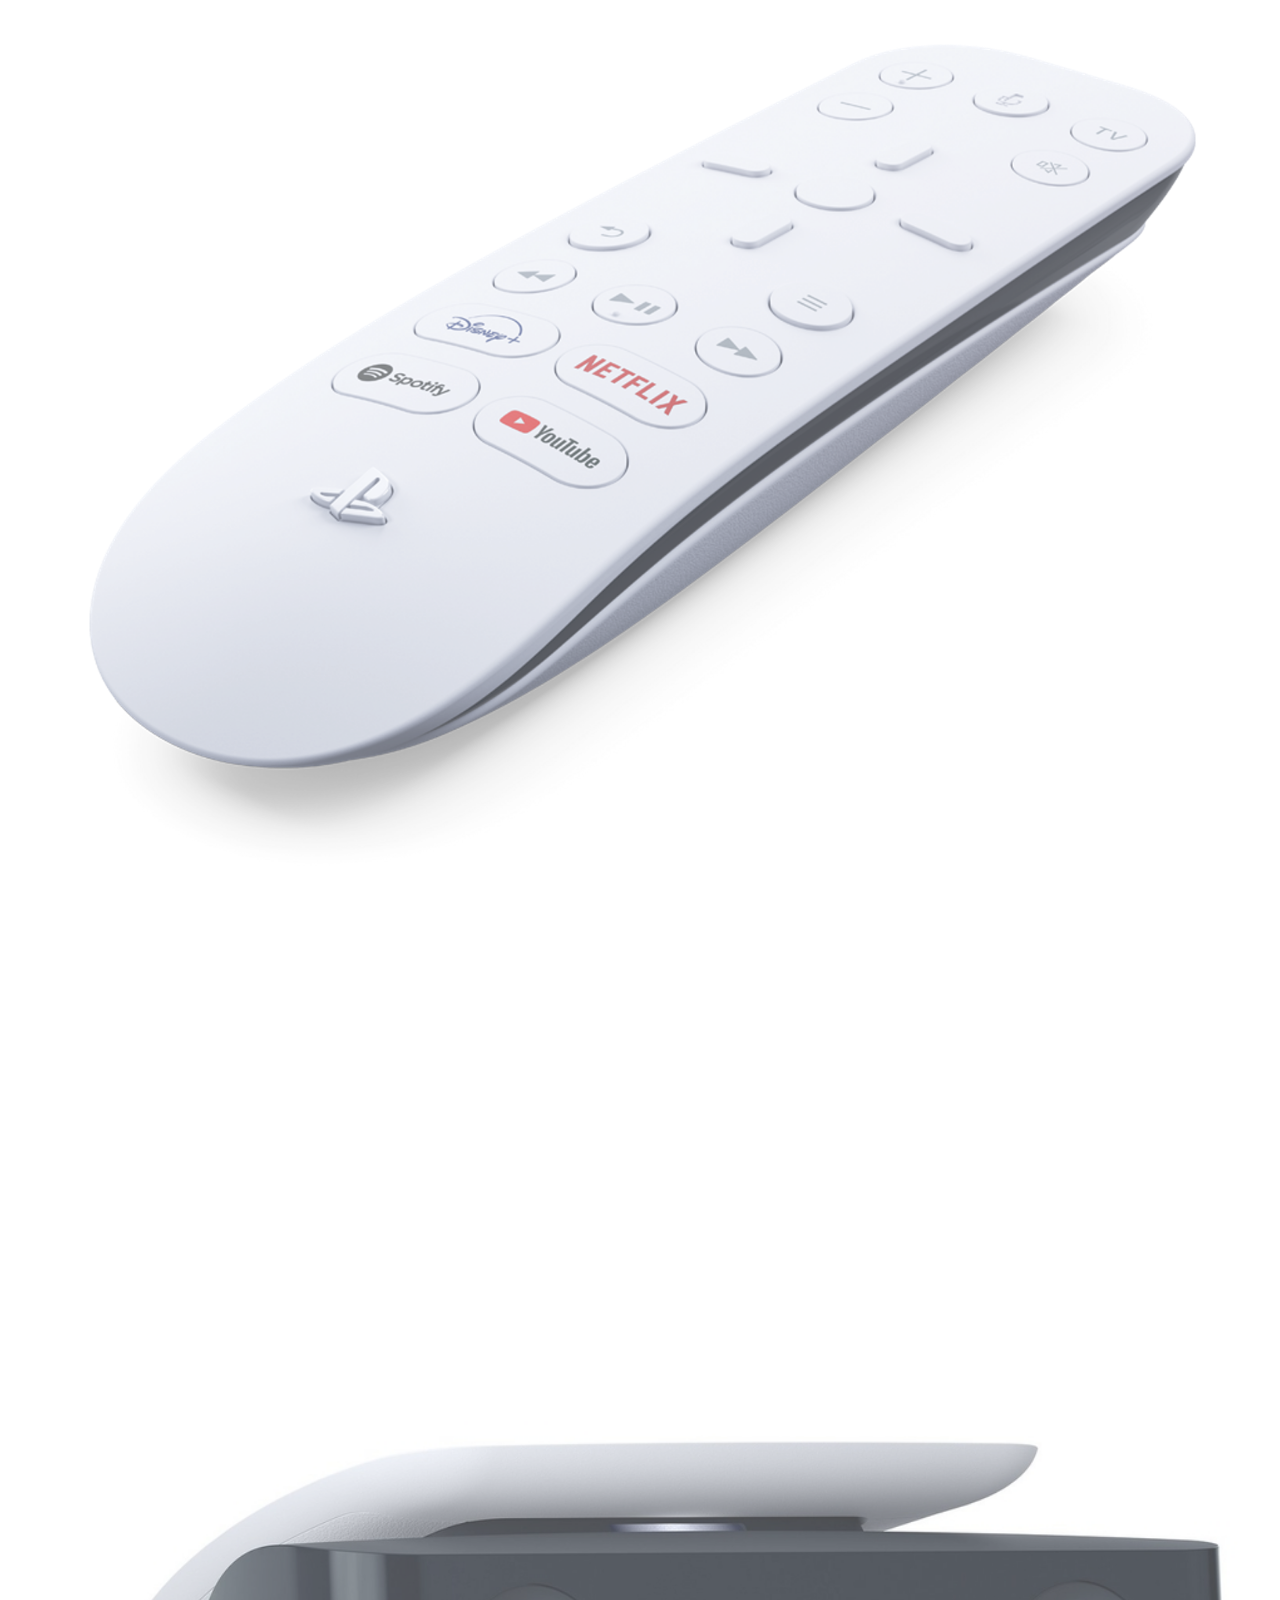
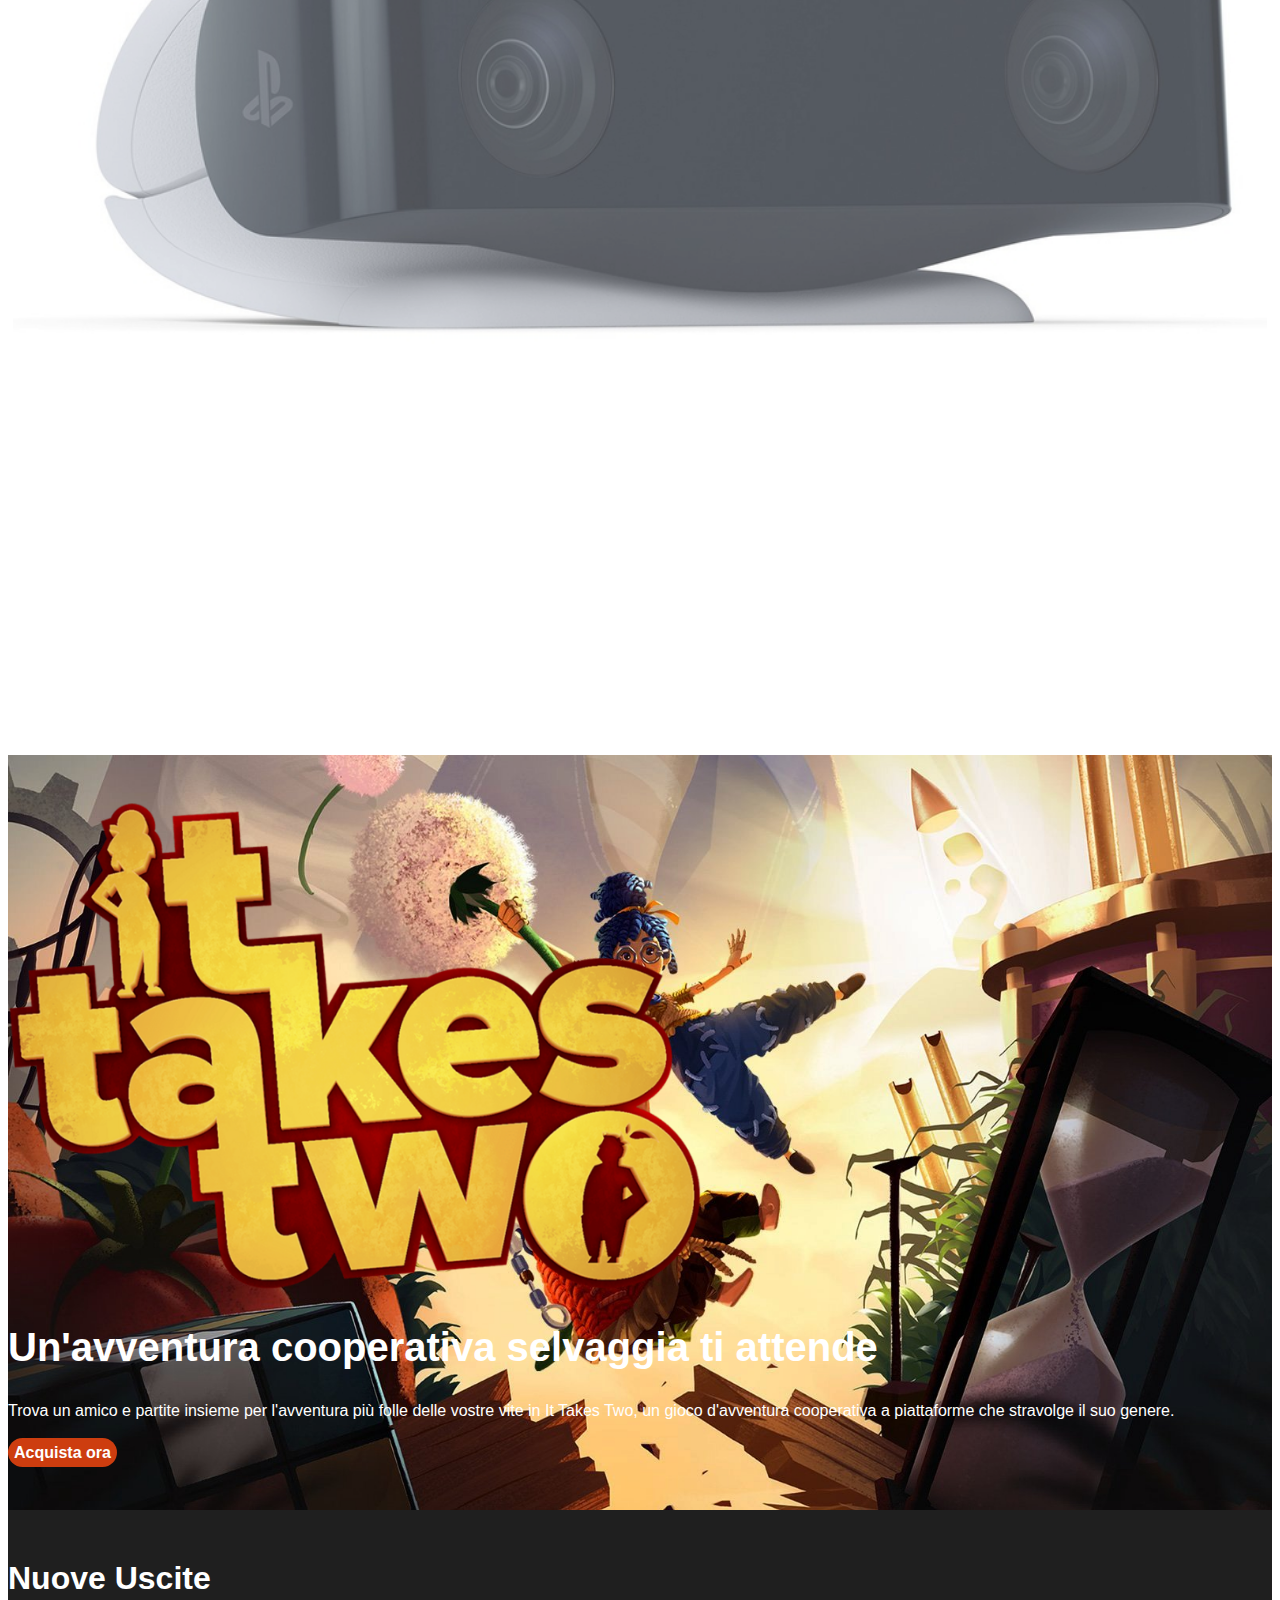
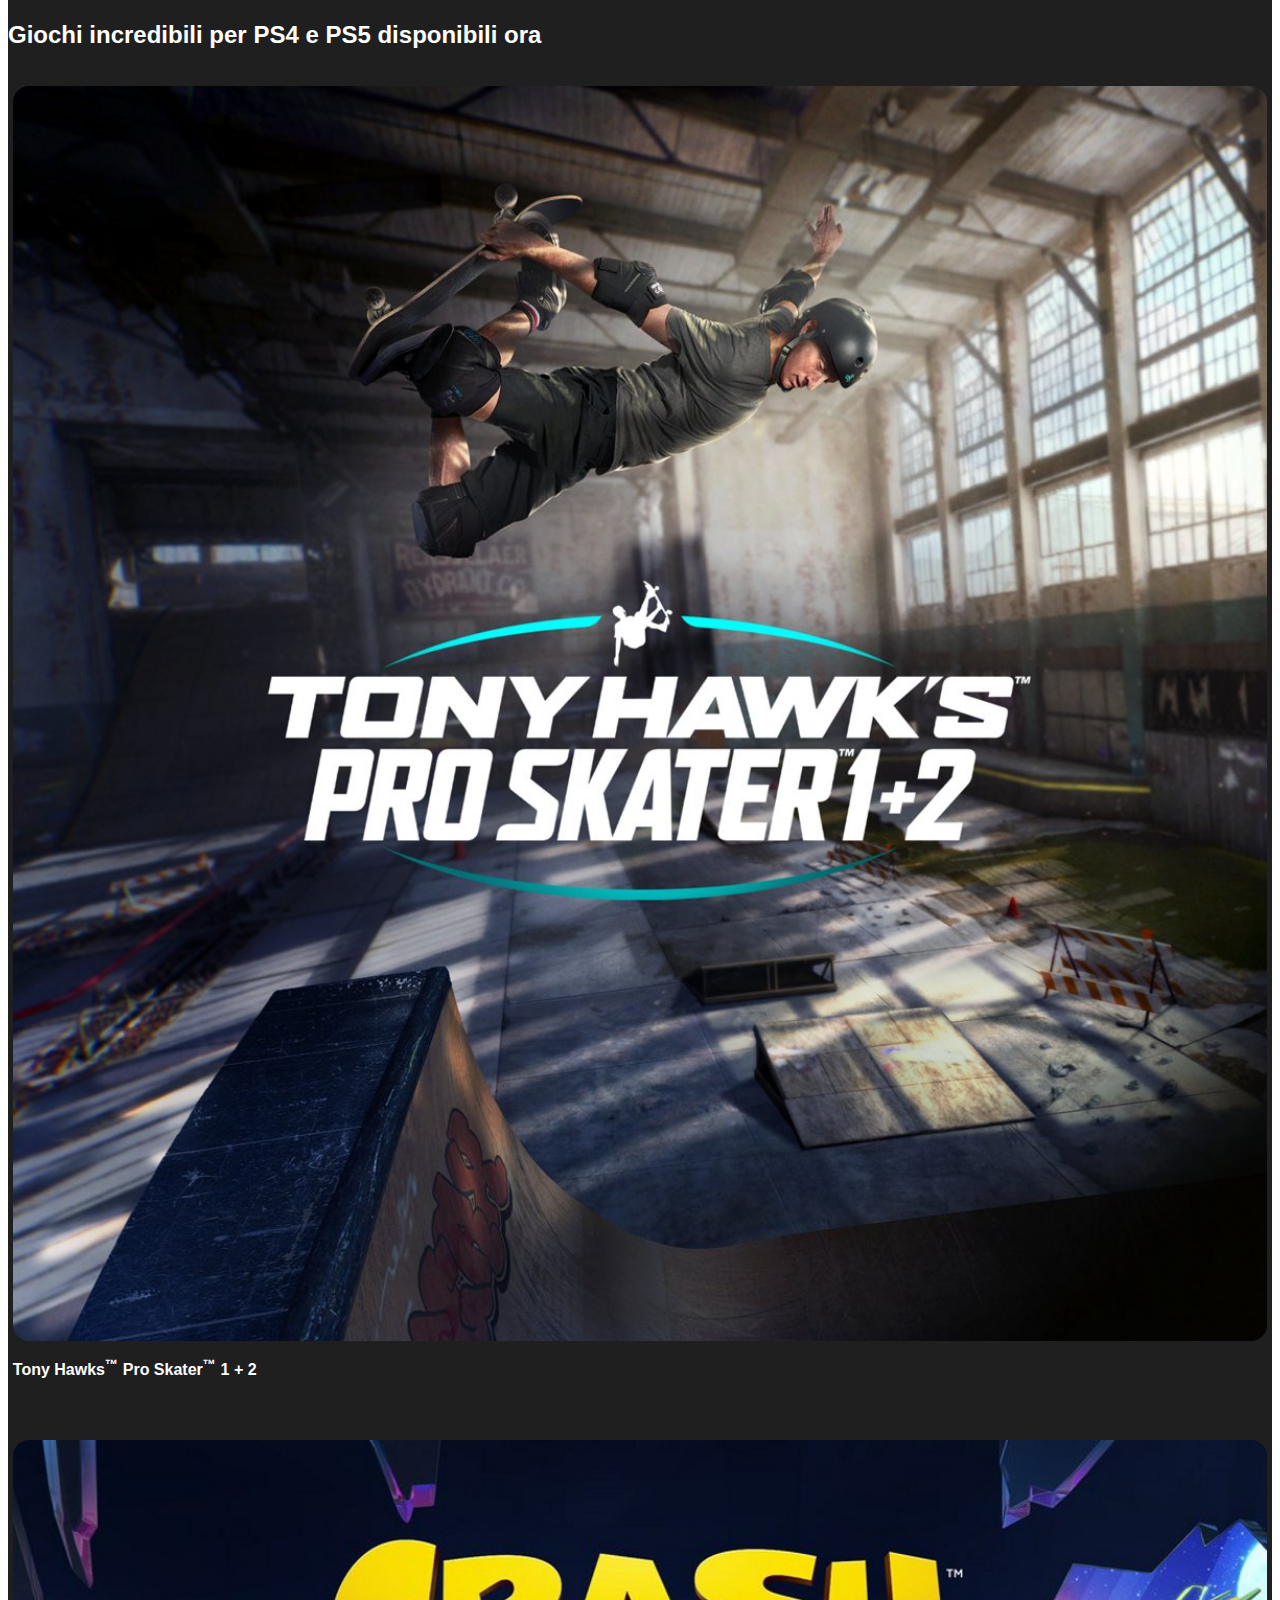
==== commit 66ad6516: "Hover completed" ====
--- a/index.html
+++ b/index.html
@@ -325,7 +325,7 @@
                                 <img class="pc-card-img-top" src="img/tony-hawks-pro-skater-1-2-store-art.jpg" alt="tony-hawks-pro-skater cover">
                             </a>
 
-                            <h4 class="pc-card-title">Tony Hawks&trade; Pro Skater&trade; 1 + 2</h4>
+                            <h4 class="pc-card-title">Tony Hawks<sup>&trade;</sup> Pro Skater<sup>&trade;</sup> 1 + 2</h4>
                         </div>
                     </div>
 
@@ -347,7 +347,7 @@
                                 <img class="pc-card-img-top" src="img/tony-hawks-pro-skater-1-2-store-art.jpg" alt="tony-hawks-pro-skater cover">
                             </a>
 
-                            <h4 class="pc-card-title">Tony Hawks&trade; Pro Skater&trade; 1 + 2</h4>
+                            <h4 class="pc-card-title">Tony Hawks<sup>&trade;</sup> Pro Skater<sup>&trade;</sup> 1 + 2</h4>
                         </div>
                     </div>
 
@@ -369,7 +369,7 @@
                                 <img class="pc-card-img-top" src="img/tony-hawks-pro-skater-1-2-store-art.jpg" alt="tony-hawks-pro-skater cover">
                             </a>
 
-                            <h4 class="pc-card-title">Tony Hawks&trade; Pro Skater&trade; 1 + 2</h4>
+                            <h4 class="pc-card-title">Tony Hawks<sup>&trade;</sup> Pro Skater<sup>&trade;</sup> 1 + 2</h4>
                         </div>
                     </div>
 
@@ -391,7 +391,7 @@
                                 <img class="pc-card-img-top" src="img/tony-hawks-pro-skater-1-2-store-art.jpg" alt="tony-hawks-pro-skater cover">
                             </a>
 
-                            <h4 class="pc-card-title">Tony Hawks&trade; Pro Skater&trade; 1 + 2</h4>
+                            <h4 class="pc-card-title">Tony Hawks<sup>&trade;</sup> Pro Skater<sup>&trade;</sup> 1 + 2</h4>
                         </div>
                     </div>
 
@@ -413,18 +413,7 @@
                                 <img class="pc-card-img-top" src="img/tony-hawks-pro-skater-1-2-store-art.jpg" alt="tony-hawks-pro-skater cover">
                             </a>
 
-                            <h4 class="pc-card-title">Tony Hawks&trade; Pro Skater&trade; 1 + 2</h4>
-                        </div>
-                    </div>
-
-                    <div class="col">
-                        <!-- Card -->
-                        <div class="pc-card">
-                            <a href="#">
-                                <img class="pc-card-img-top" src="img/tony-hawks-pro-skater-1-2-store-art.jpg" alt="tony-hawks-pro-skater cover">
-                            </a>
-
-                            <h4 class="pc-card-title">Tony Hawks&trade; Pro Skater&trade; 1 + 2</h4>
+                            <h4 class="pc-card-title">Tony Hawks<sup>&trade;</sup> Pro Skater<sup>&trade;</sup> 1 + 2</h4>
                         </div>
                     </div>
 
@@ -446,7 +435,18 @@
                                 <img class="pc-card-img-top" src="img/tony-hawks-pro-skater-1-2-store-art.jpg" alt="tony-hawks-pro-skater cover">
                             </a>
 
-                            <h4 class="pc-card-title">Tony Hawks&trade; Pro Skater&trade; 1 + 2</h4>
+                            <h4 class="pc-card-title">Tony Hawks<sup>&trade;</sup> Pro Skater<sup>&trade;</sup> 1 + 2</h4>
+                        </div>
+                    </div>
+
+                    <div class="col">
+                        <!-- Card -->
+                        <div class="pc-card">
+                            <a href="#">
+                                <img class="pc-card-img-top" src="img/crash-bandicoot-4-its-about-time-store-art.jpg" alt="Crash Bandicoot cover">
+                            </a>
+                            
+                            <h4 class="pc-card-title">Crash Bandicoot 4: It's About Time</h4>
                         </div>
                     </div>
 
@@ -462,7 +462,7 @@
                 <div class="container">
                 
                     <div class="ms_heading text-center">
-                        <h2 class="ms_heading-title">Esplora Playstation 4</h2>
+                        <h2 class="ms_heading-title">Esplora Playstation<sup>&reg;</sup> 4</h2>
                         <div class="ms_heading-text">Giochi incredibili e intrattenimento senza fine. Non c'è mai stato un momento migliore per giocare sulla tua PS4.</div>
                     </div>
                 </div>
@@ -536,7 +536,7 @@
 
                         <div class="card-body">
                             <p class="card-text">Migliora la tua esperienza PlayStation con l'accesso a multigiocatore online, giochi mensili, sconti esclusivi e altro ancora.</p>
-                            <a href="#" class="btn">Esplora PlayStation Plus</a>
+                            <a href="#" class="btn ms_btn-grey">Esplora PlayStation Plus</a>
                         </div>
                     </div>                       
                     <!-- End Card -->
--- a/css/style.css
+++ b/css/style.css
@@ -22,6 +22,9 @@
 footer {
     padding: 4rem 0;
 }
+
+
+/* UTILITIES - Buttons */
 .btn {
     border: 0.4rem double transparent;
     transition: all 0.2s;
@@ -29,9 +32,18 @@
 .btn:hover {
     border: 0.4rem double black; 
 }
-.btn.btn-dark:hover {
+.btn.btn-dark:hover,
+.btn.btn-primary:hover {
     border-color: white; 
 }
+.ms_btn-grey {
+    background-color: #d9dadc;
+    color: #3066e6;
+}
+.ms_btn-grey:hover {
+    border-color: #3066e6;
+}
+
 
 /* UTILITIES - Containers */
 .ms_container {
@@ -117,6 +129,9 @@
     font-size: 2.5rem;
     margin-bottom: 1.5rem;
     line-height: 2.8rem;
+}
+.ms_heading .ms_heading-title sup {
+    font-size: 1.2rem;
 }
 .ms_heading .ms_heading-text {
     font-size: 1.3rem;
@@ -149,6 +164,7 @@
     left: 0;
     width: 100%;
     z-index: 100;
+    box-shadow: 0 2px 2px -2px rgba(0,0,0,.2);
 }
 #header-top,
 #header-bottom {
@@ -178,6 +194,17 @@
 }
 #header-bottom .logo img {
     width: 3rem;
+}
+#header-bottom .btn {
+    padding: 0.2rem 0.7rem;
+}
+#header-bottom a:not(.logo, .btn) {
+    opacity: 0.6;
+    transition: all 0.2s;
+}
+#header-bottom a:not(.logo, .btn):hover {
+    opacity: 1;
+    color: black;
 }
 
 
@@ -210,6 +237,7 @@
     height: 675px;
 }
 
+
 /* SECTION - Carousel */
 #carousel .col:first-child .pc-card img {
     border: 0.2rem #147dd2 solid;
@@ -222,6 +250,7 @@
     transform: translateY(-1rem);
 }
 
+
 /* SECTION - Slogan */
 #slogan {
     padding-bottom: 0;
@@ -245,6 +274,10 @@
 #devices .col .pc-card {
     opacity: 0.7;
 }
+#devices .col .pc-card:hover {
+    border-bottom: 2px solid #0072ce;
+    opacity: 1;
+}
 #devices .col.current .pc-card {
     border-bottom: 2px solid #0072ce;
     opacity: 1;
@@ -283,10 +316,6 @@
 /* SECTION - Playstation Plus */
 #ps-plus {
     background-color: #bebcbb;
-}
-#ps-plus .ms_card .card-body .btn {
-    background-color: #d9dadc;
-    color: #3066e6;
 }
 
 
@@ -313,6 +342,10 @@
     background-color: #00439c;
     color: white;
     font-size: 0.9rem;
+}
+footer a:hover {
+    color: white;
+    text-decoration: underline;
 }
 
 
